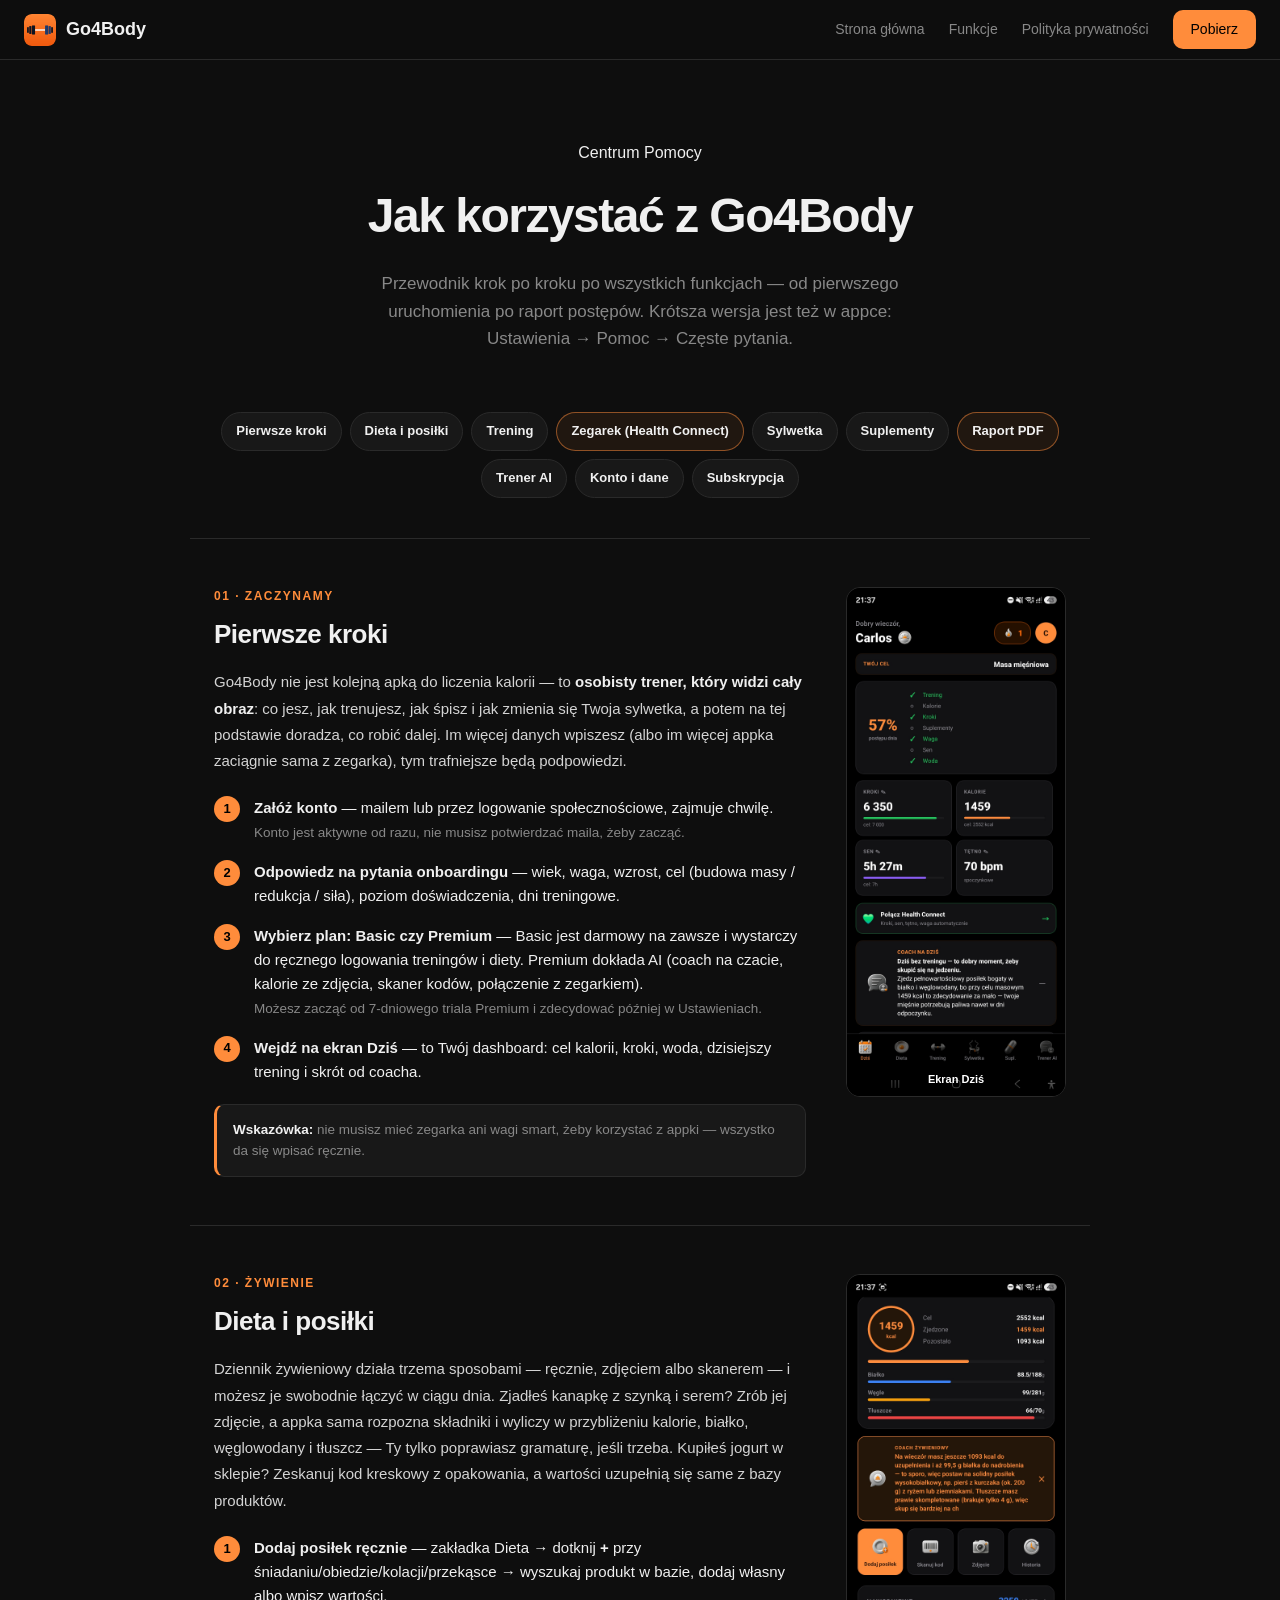
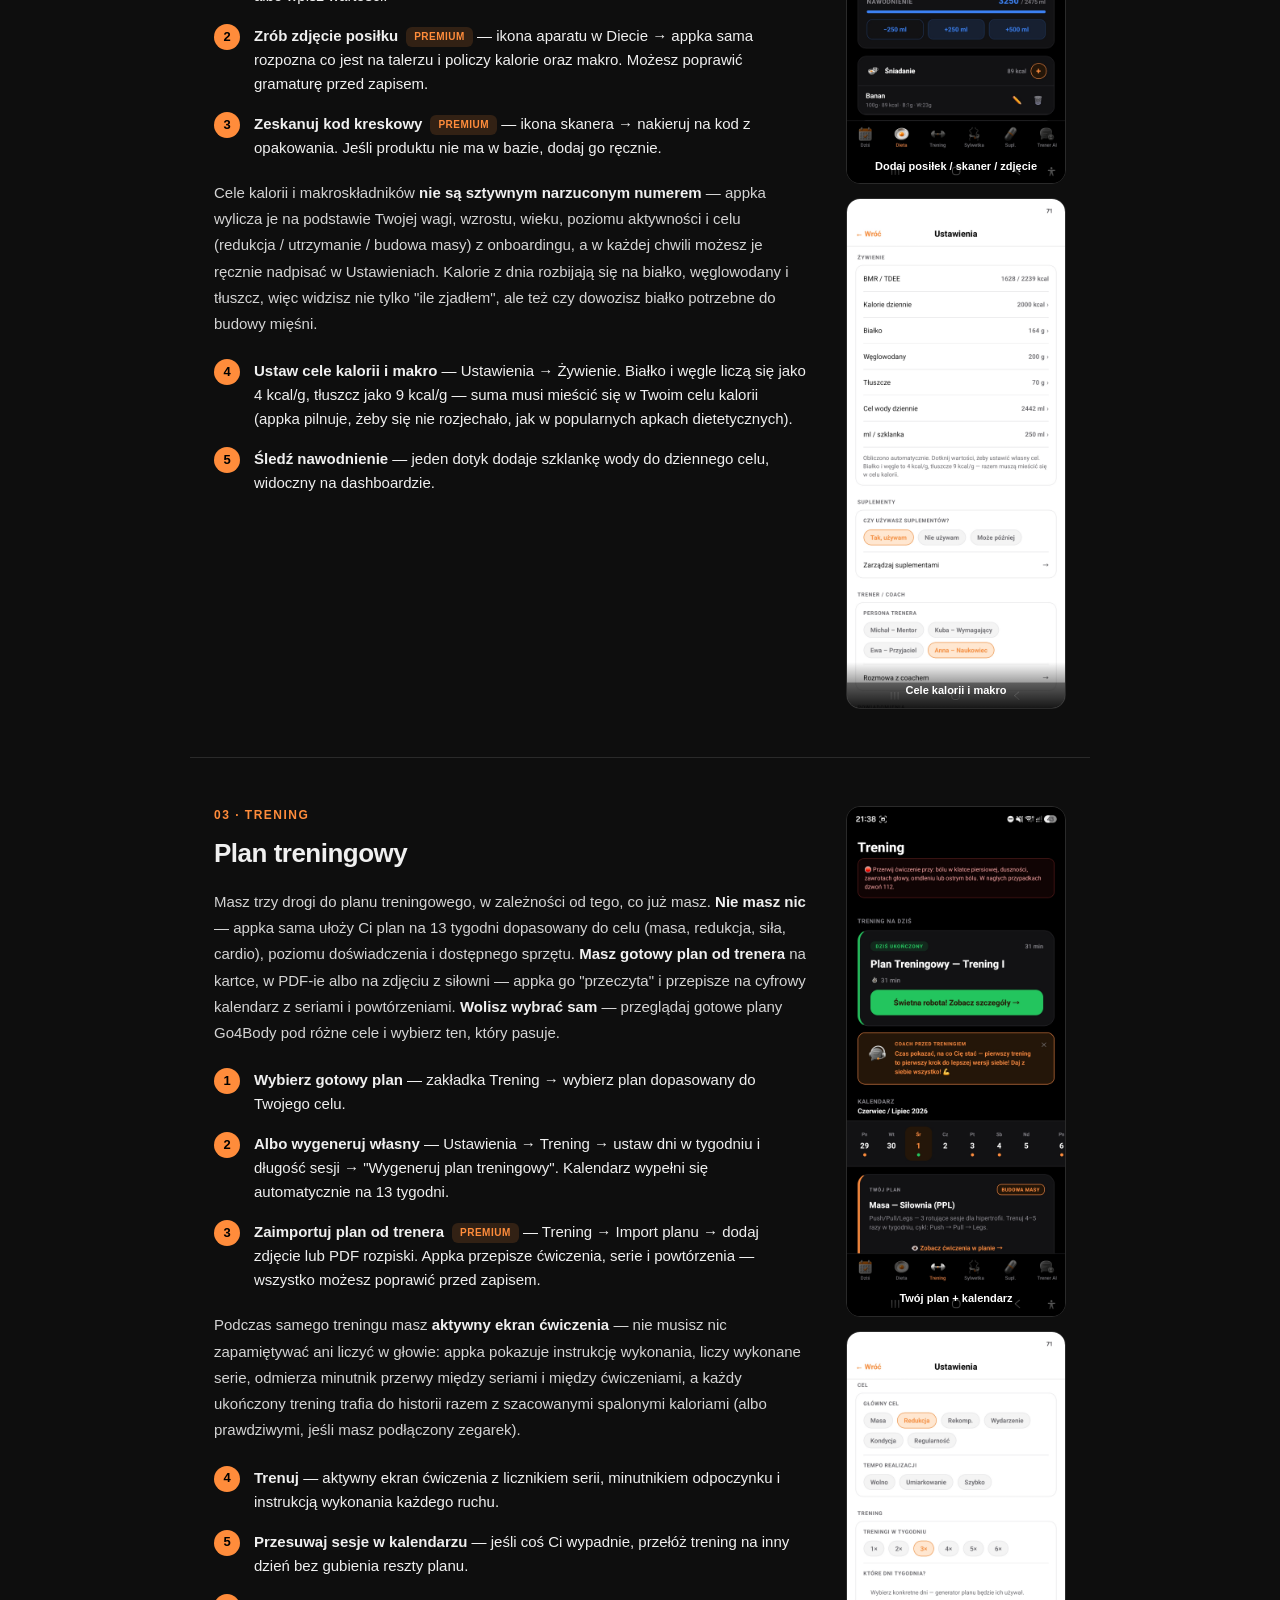
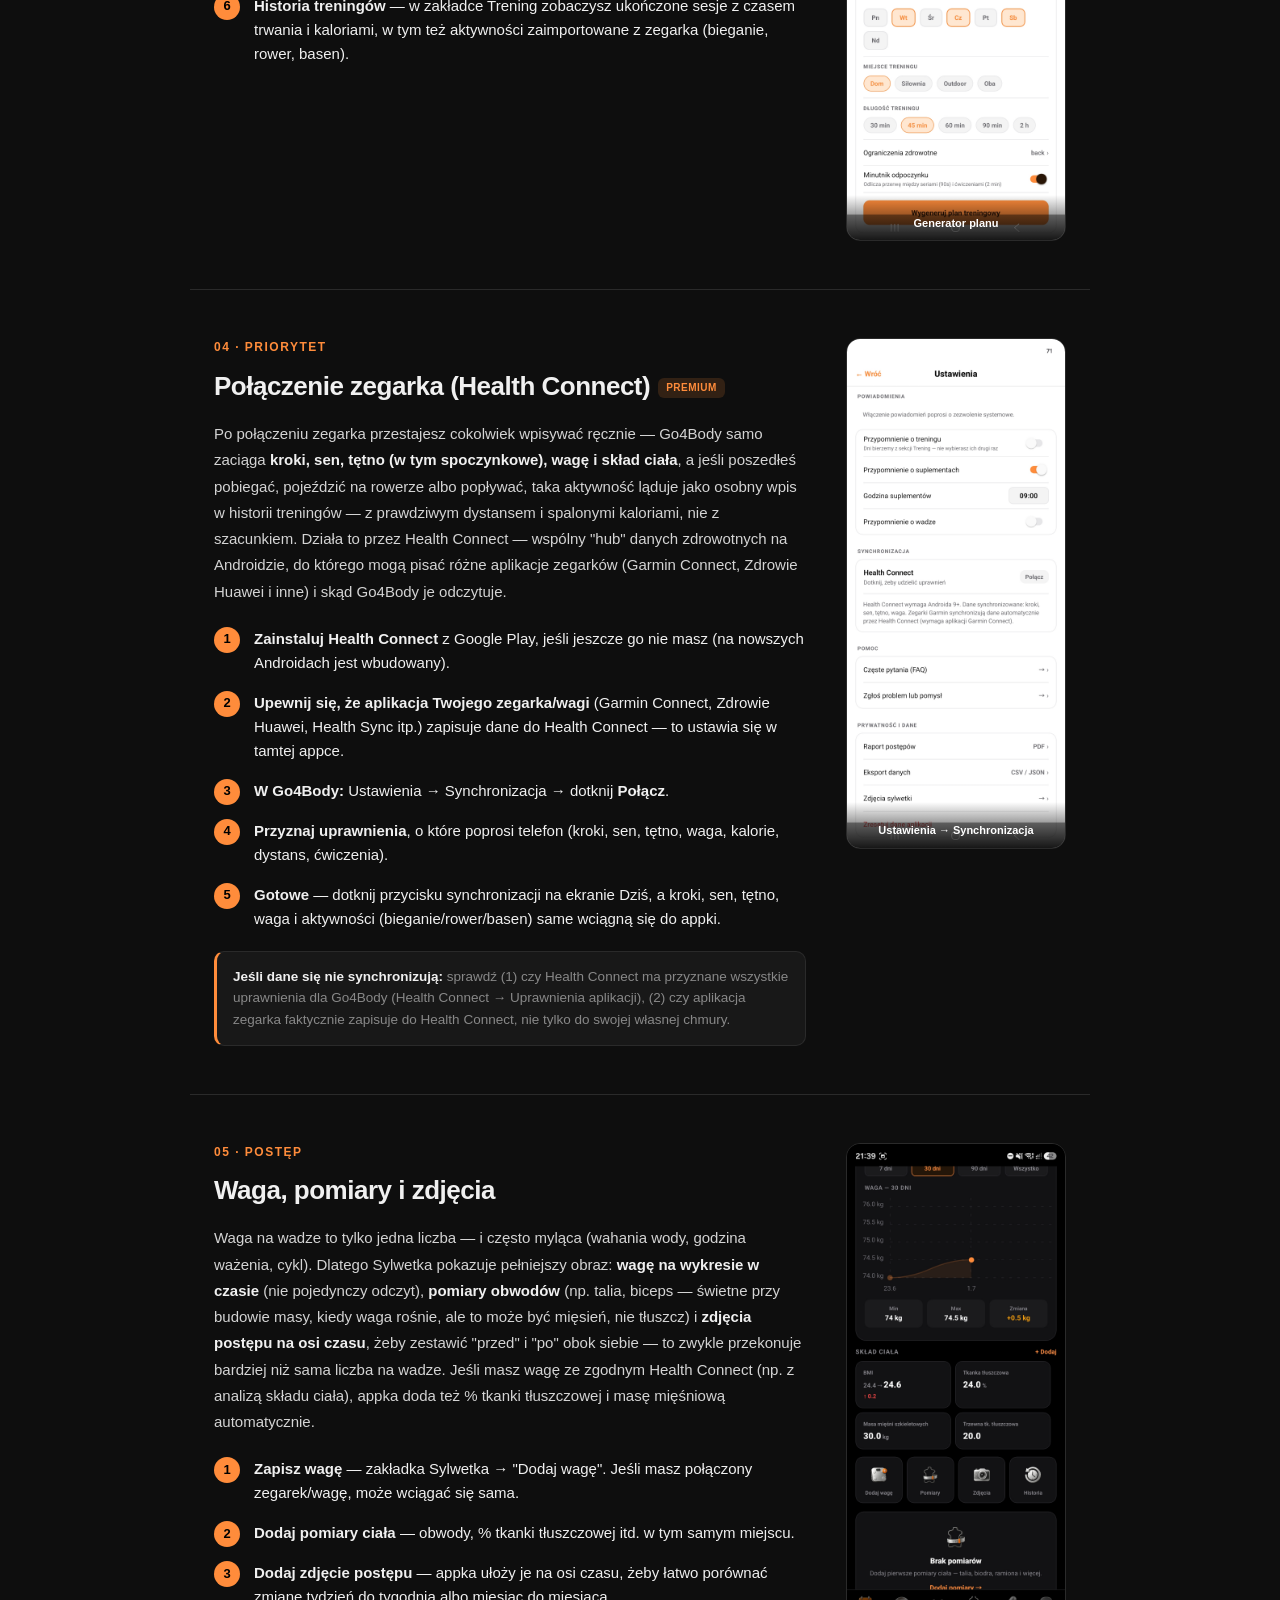
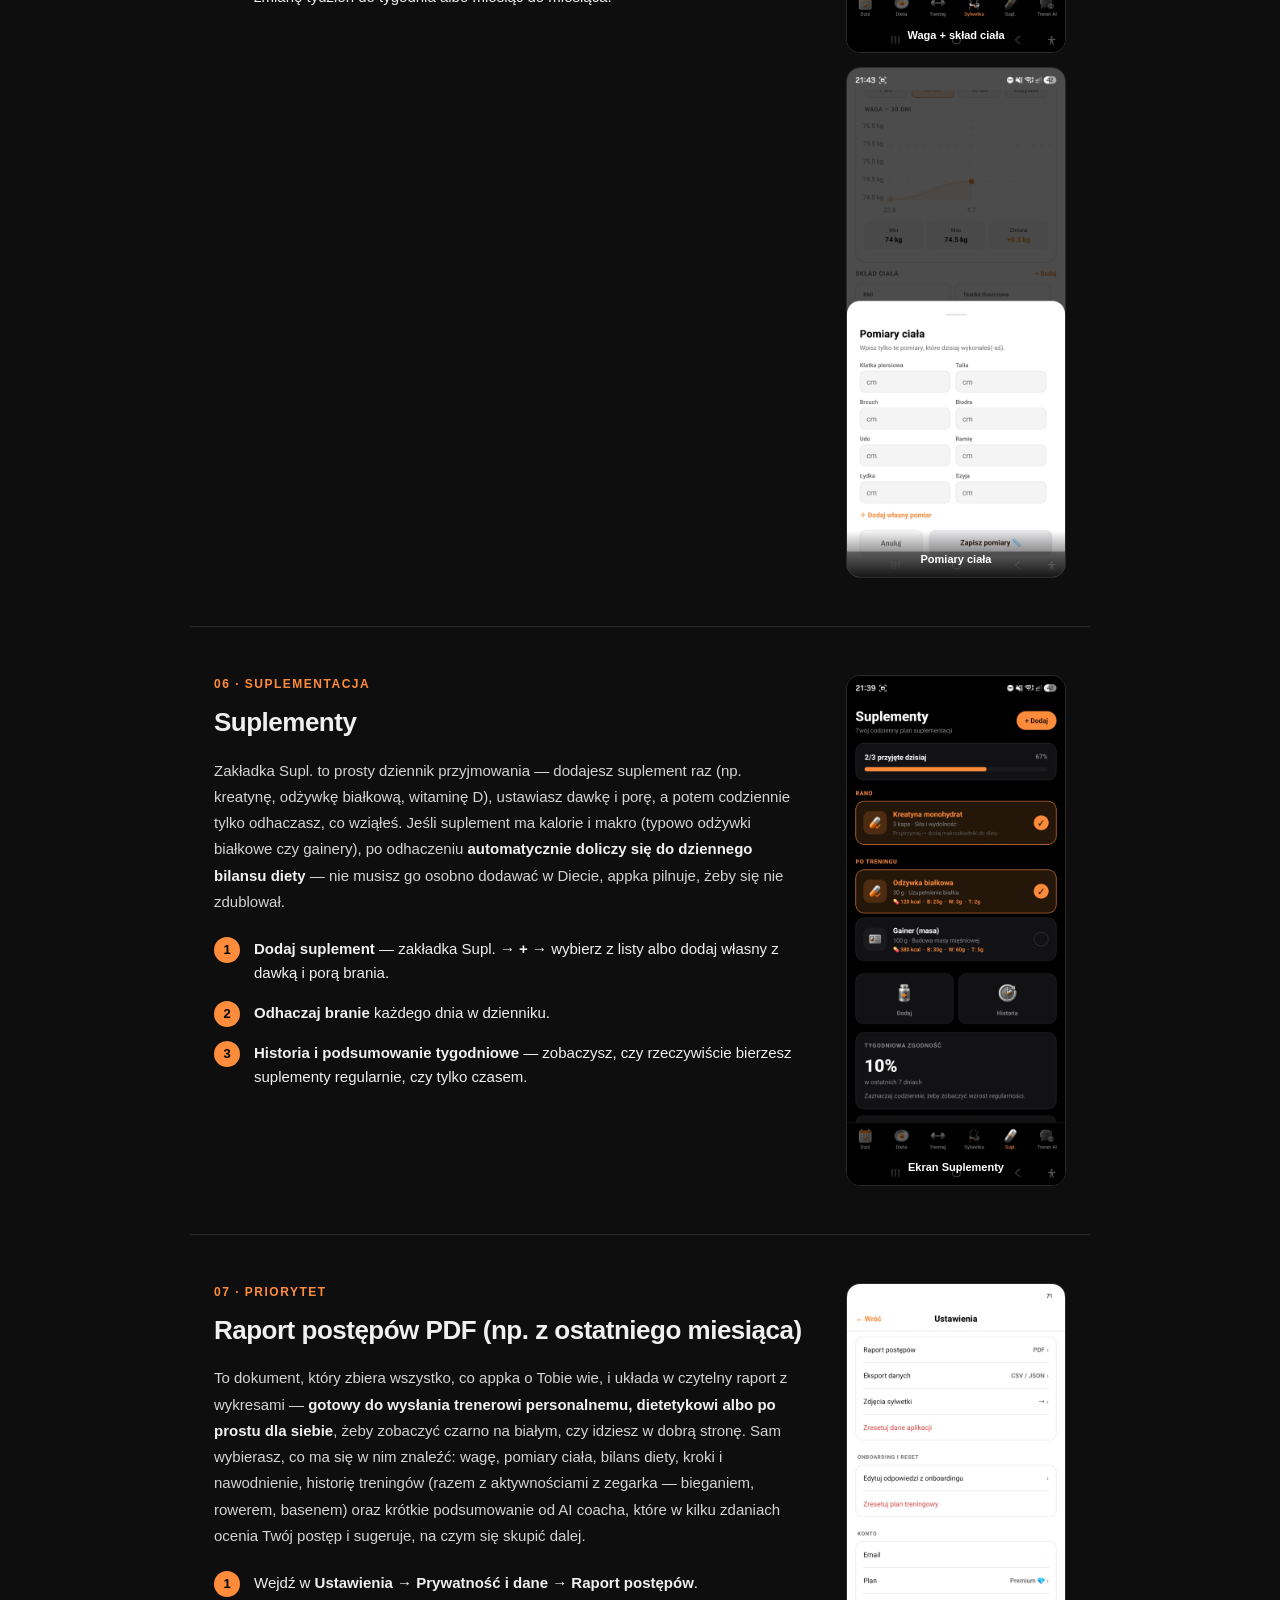
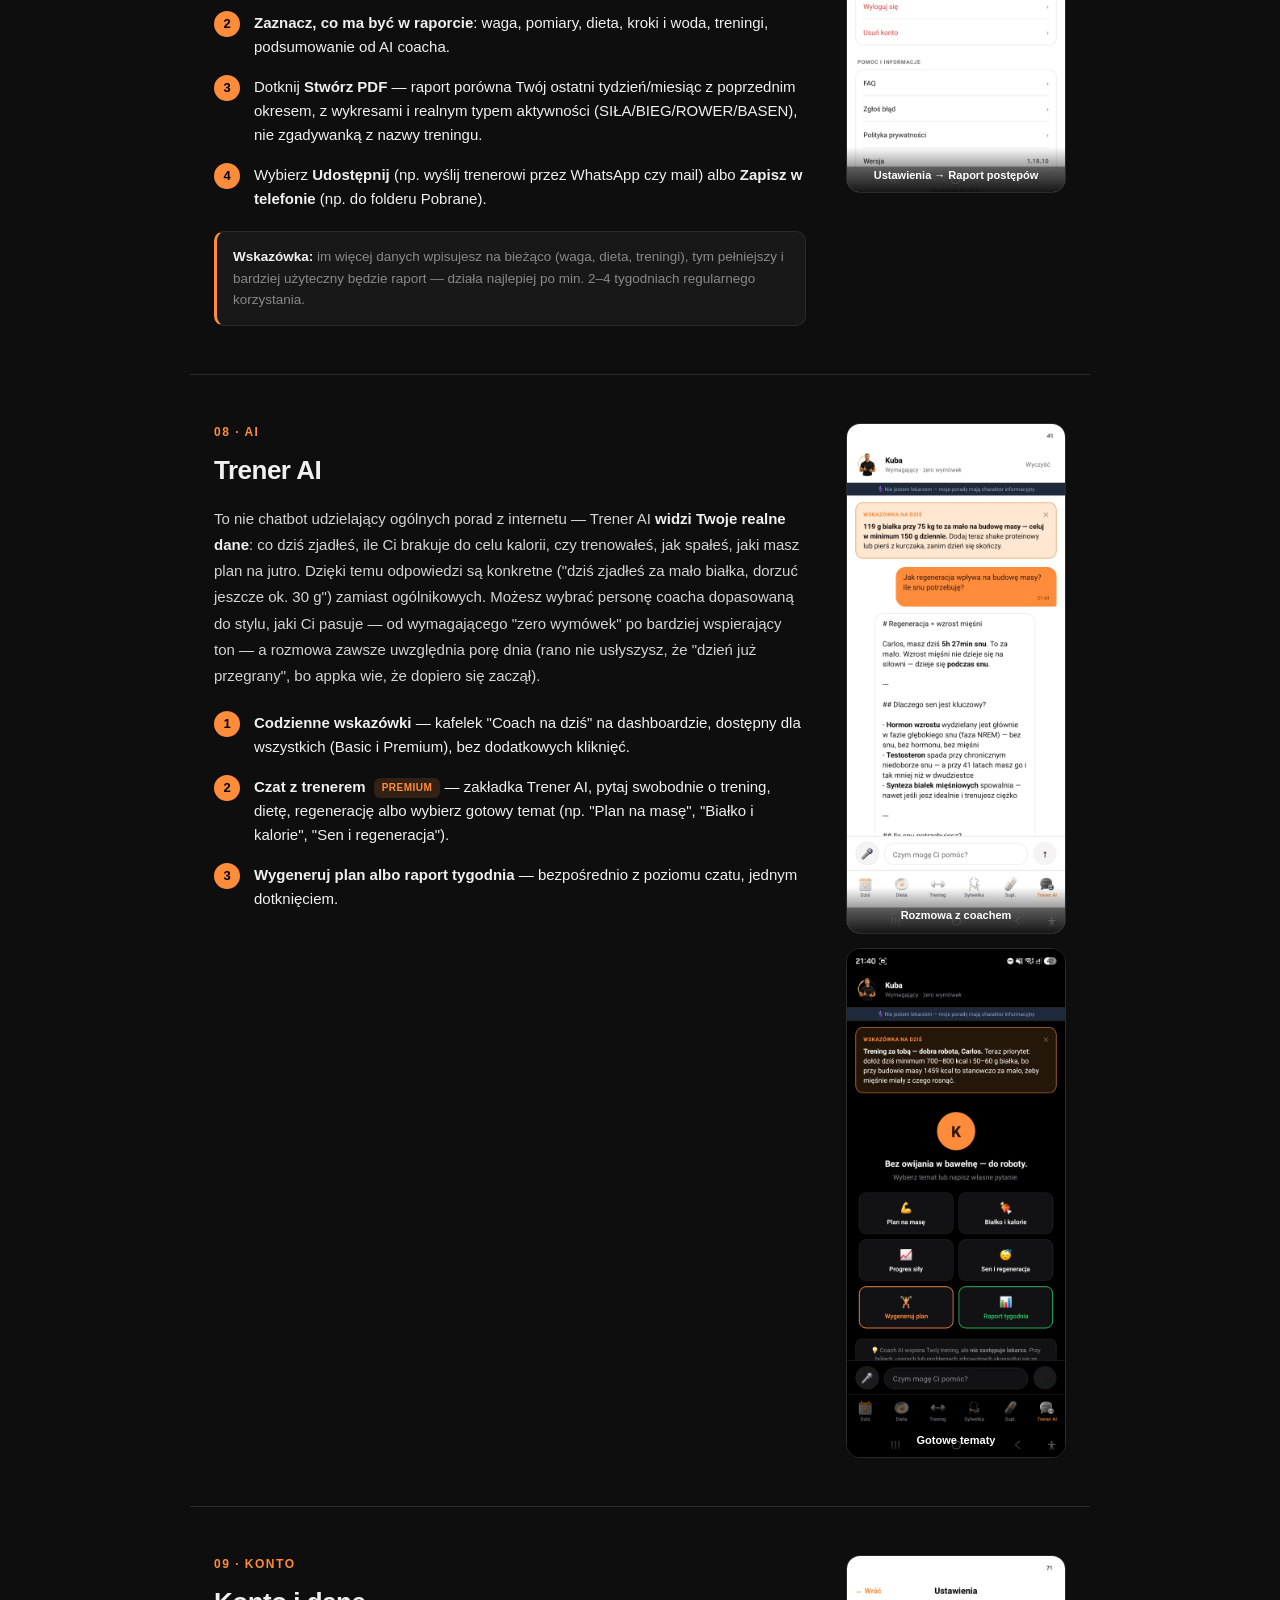
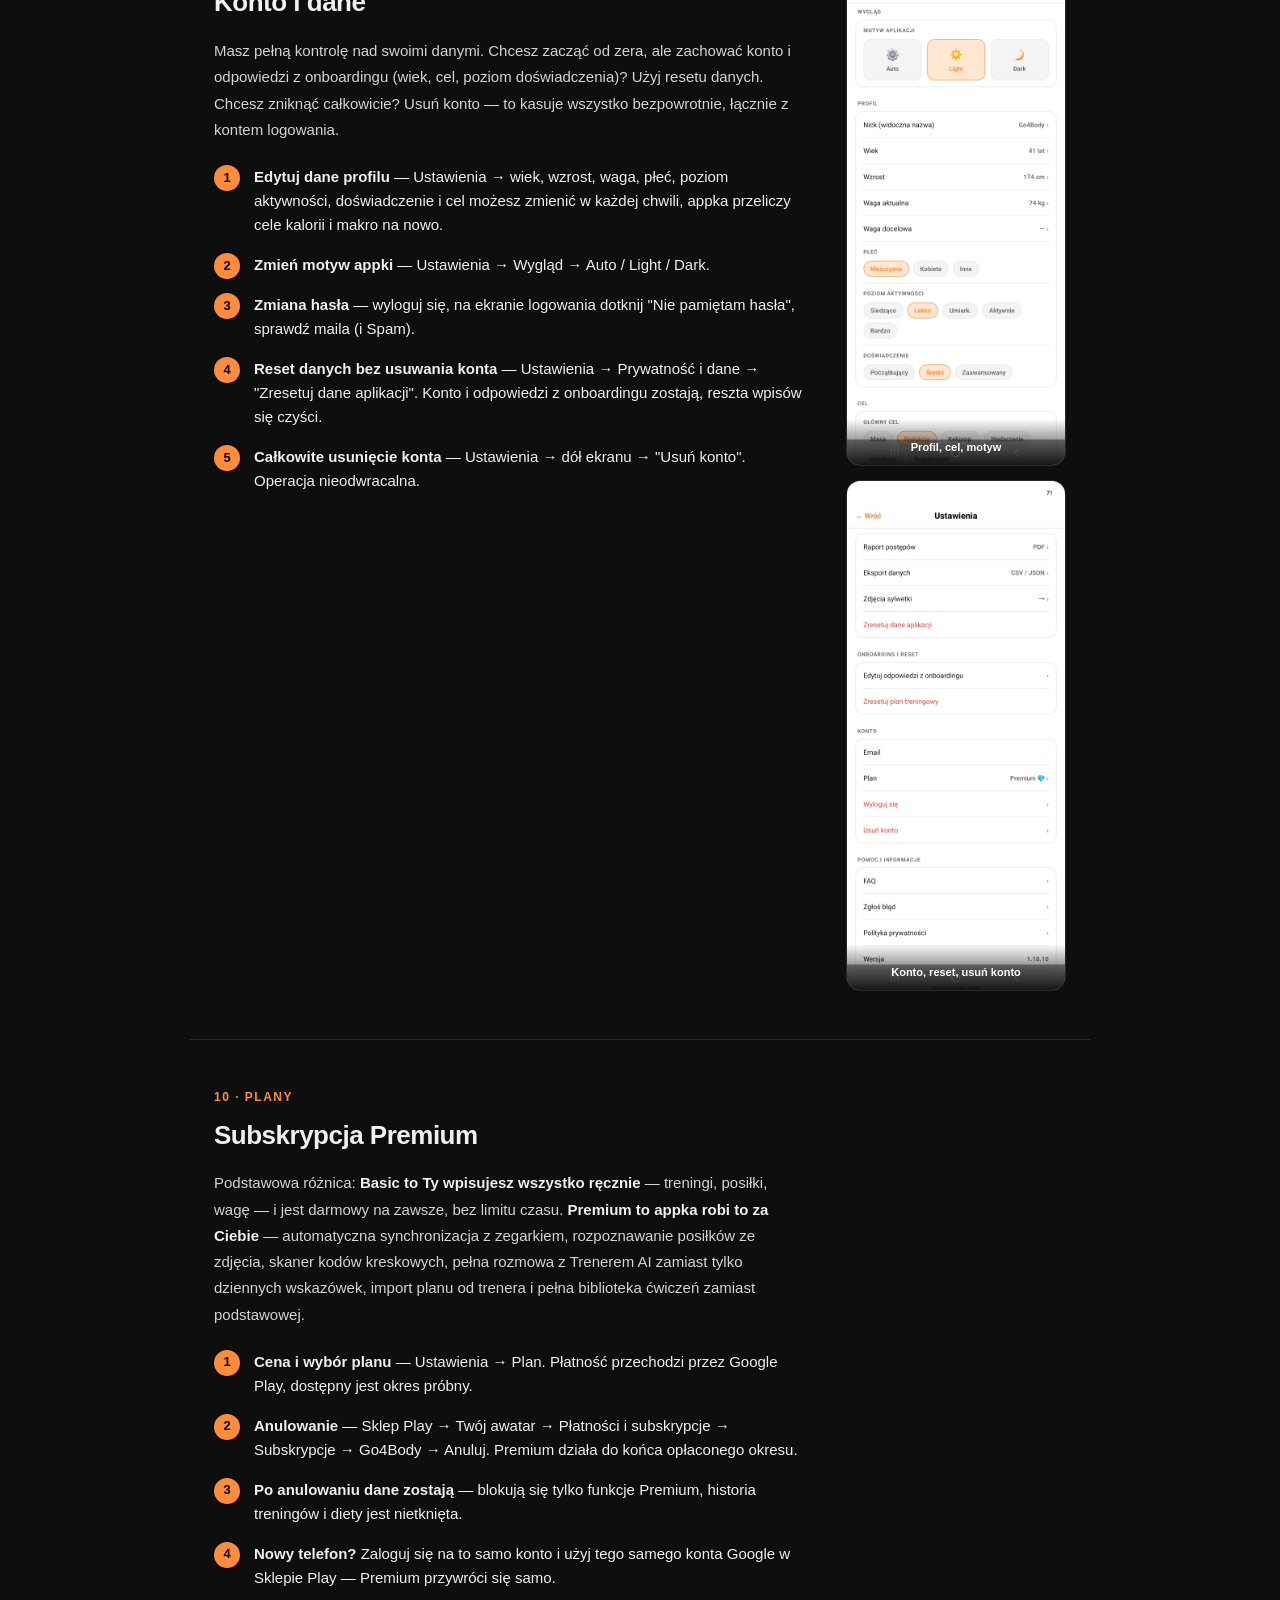
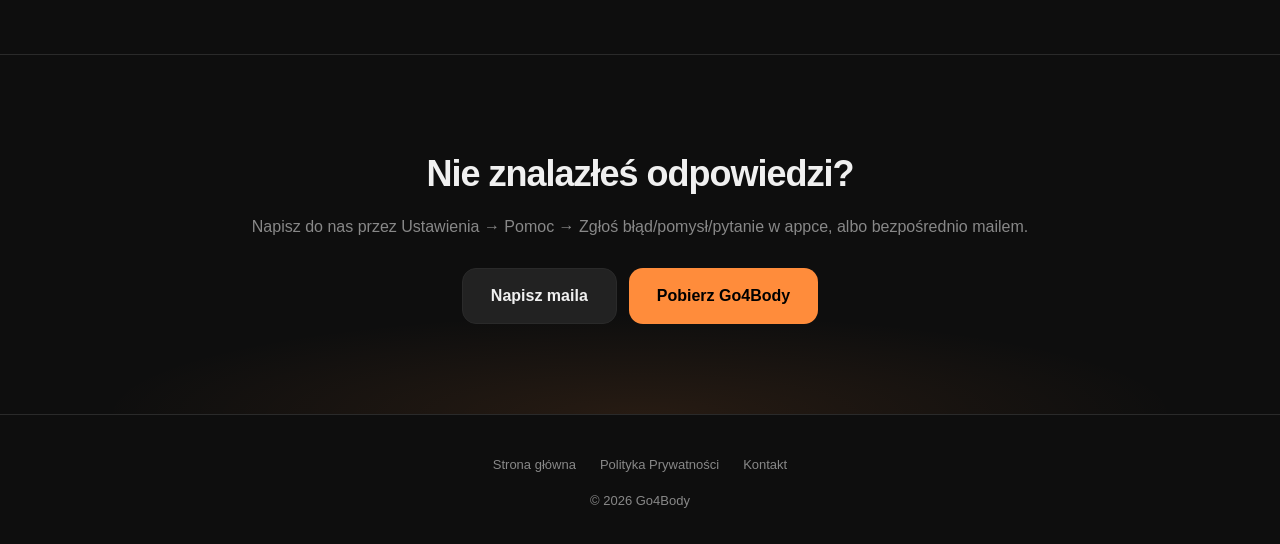
==== pomoc.html @ 95d0509b "fix: poprawki strony po audycie ChatGPT (13.11) - polityka prywatnosci v1.2: v1.1 z 9.10 (retencja: " ====
<!DOCTYPE html>
<html lang="pl">
<head>
  <meta charset="UTF-8" />
  <meta name="viewport" content="width=device-width, initial-scale=1.0" />
  <title>Go4Body — Centrum Pomocy</title>
  <meta name="description" content="Przewodnik krok po kroku: jak połączyć zegarek, wygenerować raport PDF, dodać posiłek i korzystać z Go4Body." />
  <link rel="icon" href="assets/icon.png" />
  <link rel="canonical" href="https://go4body.com/pomoc.html" />
  <meta property="og:title" content="Go4Body — Centrum Pomocy" />
  <meta property="og:description" content="Przewodnik krok po kroku po funkcjach Go4Body: trening, dieta, zegarek, raport PDF i subskrypcja." />
  <meta property="og:image" content="https://go4body.com/assets/og-image.png" />
  <meta property="og:url" content="https://go4body.com/pomoc.html" />
  <meta name="theme-color" content="#0E0E0E" />
  <style>
    *, *::before, *::after { box-sizing: border-box; margin: 0; padding: 0; }

    :root {
      --bg:       #0E0E0E;
      --surface:  #181818;
      --surface2: #222222;
      --accent:   #FF8C3B;
      --accent2:  #E07830;
      --text:     #F0F0F0;
      --muted:    #888888;
      --green:    #22C55E;
      --border:   #2A2A2A;
      --radius:   16px;
    }

    html { scroll-behavior: smooth; }

    body {
      background: var(--bg);
      color: var(--text);
      font-family: -apple-system, BlinkMacSystemFont, 'Segoe UI', sans-serif;
      line-height: 1.6;
      -webkit-font-smoothing: antialiased;
    }

    a { color: var(--accent); text-decoration: none; }
    a:hover { text-decoration: underline; }

    /* ── NAV ── */
    nav {
      position: fixed; top: 0; left: 0; right: 0; z-index: 100;
      background: rgba(14,14,14,0.92);
      backdrop-filter: blur(12px);
      border-bottom: 1px solid var(--border);
      padding: 0 24px;
      height: 60px;
      display: flex; align-items: center; justify-content: space-between;
    }
    .nav-logo {
      display: flex; align-items: center; gap: 10px;
      font-weight: 800; font-size: 18px; color: var(--text);
      text-decoration: none;
      transition: opacity .15s ease;
    }
    .nav-logo:hover { text-decoration: none; opacity: .75; }
    .nav-logo img { width: 32px; height: 32px; border-radius: 8px; }
    .nav-links { display: flex; gap: 24px; align-items: center; }
    .nav-links a { color: var(--muted); font-size: 14px; font-weight: 500; }
    .nav-links a:hover { color: var(--text); text-decoration: none; }
    .nav-cta {
      background: var(--accent); color: #000 !important; font-weight: 700;
      padding: 8px 18px; border-radius: 10px; font-size: 14px;
    }
    .nav-cta:hover { background: var(--accent2); text-decoration: none !important; }

    /* ── HEADER ── */
    .page-header {
      padding: 140px 24px 60px;
      max-width: 900px; margin: 0 auto;
      text-align: center;
    }
    .page-header .section-label { justify-content: center; display: flex; }
    .page-header h1 {
      font-size: clamp(30px, 5vw, 48px); font-weight: 900;
      letter-spacing: -1.5px; margin: 12px 0 16px;
    }
    .page-header p { color: var(--muted); font-size: 17px; max-width: 560px; margin: 0 auto; }

    /* ── SEARCH-LIKE QUICK NAV ── */
    .quick-nav {
      max-width: 900px; margin: 0 auto 40px; padding: 0 24px;
      display: flex; flex-wrap: wrap; gap: 8px; justify-content: center;
    }
    .quick-nav a {
      background: var(--surface); border: 1px solid var(--border);
      color: var(--text); font-size: 13px; font-weight: 600;
      padding: 8px 14px; border-radius: 100px;
    }
    .quick-nav a:hover { border-color: var(--accent); text-decoration: none; color: var(--accent); }
    .quick-nav a.priority { border-color: rgba(255,140,59,0.5); background: rgba(255,140,59,0.08); }

    /* ── GUIDE SECTIONS ── */
    .guide-section {
      max-width: 900px; margin: 0 auto; padding: 48px 24px;
      border-top: 1px solid var(--border);
      display: grid; grid-template-columns: 1fr 220px; gap: 40px; align-items: start;
    }
    .guide-section .section-label { font-size: 12px; font-weight: 700; text-transform: uppercase; letter-spacing: 1.5px; color: var(--accent); margin-bottom: 8px; }
    .guide-section h2 { font-size: 26px; font-weight: 900; letter-spacing: -0.5px; margin-bottom: 14px; }
    .section-intro { font-size: 15px; line-height: 1.75; color: #d4d4d4; margin-bottom: 22px; }
    .section-intro + .section-intro { margin-top: -12px; }
    .section-intro b { color: var(--text); }
    .guide-steps { list-style: none; counter-reset: step; }
    .guide-steps li {
      counter-increment: step;
      position: relative; padding-left: 40px; margin-bottom: 16px;
      font-size: 15px; color: var(--text);
    }
    .guide-steps li::before {
      content: counter(step);
      position: absolute; left: 0; top: 0;
      width: 26px; height: 26px; border-radius: 50%;
      background: var(--accent); color: #000; font-weight: 800; font-size: 13px;
      display: flex; align-items: center; justify-content: center;
    }
    .guide-steps li b { color: var(--text); }
    .guide-steps li .muted-note { display: block; color: var(--muted); font-size: 13.5px; margin-top: 2px; }
    .badge-premium {
      display: inline-block; font-size: 10px; font-weight: 800; letter-spacing: 0.5px;
      background: rgba(255,140,59,0.15); color: var(--accent);
      padding: 2px 8px; border-radius: 6px; margin-left: 8px; vertical-align: middle;
      text-transform: uppercase;
    }
    .guide-thumb {
      cursor: pointer;
      border-radius: 14px; overflow: hidden; border: 1px solid var(--border);
      background: var(--surface);
      transition: border-color 0.2s, transform 0.15s;
      position: relative;
    }
    .guide-thumb:hover { border-color: rgba(255,140,59,0.4); transform: translateY(-2px); }
    .guide-thumb img { width: 100%; display: block; }
    .guide-thumb-stack { display: flex; flex-direction: column; gap: 14px; }
    .guide-thumb .thumb-label {
      position: absolute; bottom: 0; left: 0; right: 0;
      background: linear-gradient(to top, rgba(0,0,0,0.85), transparent);
      color: #fff; font-size: 11px; font-weight: 600;
      padding: 20px 10px 8px; text-align: center;
    }
    .tip-box {
      background: var(--surface); border: 1px solid var(--border); border-left: 3px solid var(--accent);
      border-radius: 10px; padding: 14px 16px; margin-top: 20px;
      font-size: 13.5px; color: var(--muted);
    }
    .tip-box b { color: var(--text); }

    @media (max-width: 720px) {
      .guide-section { grid-template-columns: 1fr; }
      .guide-thumb { max-width: 220px; margin: 0 auto; }
    }

    /* ── PHONE POPUP (reused pattern from index.html) ── */
    .phone-overlay {
      display: none;
      position: fixed; inset: 0; z-index: 1000;
      background: rgba(0,0,0,0.75);
      backdrop-filter: blur(6px);
      align-items: center; justify-content: center;
    }
    .phone-overlay.active { display: flex; }
    .phone-frame {
      position: relative;
      width: 320px; height: 660px;
      background: #111; border-radius: 48px;
      border: 8px solid #2a2a2a;
      box-shadow: 0 0 0 2px #444, 0 40px 80px rgba(0,0,0,0.8), inset 0 0 0 1px #333;
      overflow: hidden;
      animation: phoneIn 0.35s cubic-bezier(0.34, 1.56, 0.64, 1);
    }
    @keyframes phoneIn { from { transform: scale(0.7) translateY(40px); opacity: 0; } to { transform: scale(1) translateY(0); opacity: 1; } }
    .phone-notch { position: absolute; top: 12px; left: 50%; transform: translateX(-50%); width: 100px; height: 28px; background: #111; border-radius: 20px; z-index: 10; }
    .phone-home { position: absolute; bottom: 10px; left: 50%; transform: translateX(-50%); width: 100px; height: 4px; background: #444; border-radius: 2px; z-index: 10; }
    .phone-screen { width: 100%; height: 100%; overflow-y: auto; scrollbar-width: none; }
    .phone-screen::-webkit-scrollbar { display: none; }
    .phone-screen img { width: 100%; display: block; }
    .phone-close {
      position: absolute; top: -14px; right: -14px;
      width: 36px; height: 36px; border-radius: 50%;
      background: var(--accent); color: #000; border: none; cursor: pointer;
      font-size: 18px; font-weight: 700;
      display: flex; align-items: center; justify-content: center;
      box-shadow: 0 4px 12px rgba(255,140,59,0.5); z-index: 20;
    }
    .phone-close:hover { background: var(--accent2); }

    /* ── CTA BOTTOM ── */
    .cta-section {
      text-align: center; padding: 90px 24px;
      background: radial-gradient(ellipse 60% 40% at 50% 100%, rgba(255,140,59,0.1) 0%, transparent 70%);
      border-top: 1px solid var(--border);
    }
    .cta-section h2 { font-size: clamp(24px, 4vw, 36px); font-weight: 900; letter-spacing: -1px; margin-bottom: 12px; }
    .cta-section p { color: var(--muted); font-size: 16px; margin-bottom: 28px; }
    .btn-primary {
      display: inline-flex; align-items: center; gap: 10px;
      background: var(--accent); color: #000; font-weight: 800;
      padding: 14px 28px; border-radius: 14px; font-size: 16px;
      transition: background 0.2s, transform 0.15s;
    }
    .btn-primary:hover { background: var(--accent2); transform: translateY(-1px); text-decoration: none; }
    .btn-secondary {
      display: inline-flex; align-items: center; gap: 10px;
      background: var(--surface2); color: var(--text); font-weight: 700;
      padding: 14px 28px; border-radius: 14px; font-size: 16px;
      border: 1px solid var(--border);
    }
    .btn-secondary:hover { background: #2a2a2a; text-decoration: none; }

    /* ── FOOTER ── */
    footer { border-top: 1px solid var(--border); padding: 40px 24px 32px; text-align: center; color: var(--muted); font-size: 13px; }
    footer a { color: var(--muted); }
    footer a:hover { color: var(--text); }
    .footer-links { display: flex; gap: 24px; justify-content: center; margin-bottom: 16px; flex-wrap: wrap; }

    a:focus-visible, button:focus-visible, .guide-thumb:focus-visible {
      outline: 3px solid var(--accent); outline-offset: 3px; border-radius: 8px;
    }
    @media (max-width: 600px) {
      nav { padding: 0 14px; }
      .nav-links { gap: 8px; }
      .nav-links > a:not(.nav-cta) { display: none; }
      .nav-cta { padding: 7px 14px; }
    }
  </style>
</head>
<body>

<!-- NAV -->
<nav>
  <a href="index.html" class="nav-logo" aria-label="Go4Body — strona główna">
    <img src="assets/icon.png" alt="Go4Body" onerror="this.style.display='none'" />
    Go4Body
  </a>
  <div class="nav-links">
    <a href="index.html">Strona główna</a>
    <a href="index.html#features">Funkcje</a>
    <a href="privacy.html">Polityka prywatności</a>
    <a href="https://play.google.com/store/apps/details?id=com.go4body.app" class="nav-cta">Pobierz</a>
  </div>
</nav>

<!-- HEADER -->
<div class="page-header">
  <div class="section-label">Centrum Pomocy</div>
  <h1>Jak korzystać z Go4Body</h1>
  <p>Przewodnik krok po kroku po wszystkich funkcjach — od pierwszego uruchomienia po raport postępów. Krótsza wersja jest też w appce: Ustawienia → Pomoc → Częste pytania.</p>
</div>

<!-- QUICK NAV -->
<div class="quick-nav">
  <a href="#start">Pierwsze kroki</a>
  <a href="#dieta">Dieta i posiłki</a>
  <a href="#trening">Trening</a>
  <a href="#zegarek" class="priority">Zegarek (Health Connect)</a>
  <a href="#sylwetka">Sylwetka</a>
  <a href="#suplementy">Suplementy</a>
  <a href="#raport" class="priority">Raport PDF</a>
  <a href="#coach">Trener AI</a>
  <a href="#konto">Konto i dane</a>
  <a href="#subskrypcja">Subskrypcja</a>
</div>

<!-- 1. PIERWSZE KROKI -->
<section class="guide-section" id="start">
  <div>
    <div class="section-label">01 · Zaczynamy</div>
    <h2>Pierwsze kroki</h2>
    <p class="section-intro">Go4Body nie jest kolejną apką do liczenia kalorii — to <b>osobisty trener, który widzi cały obraz</b>: co jesz, jak trenujesz, jak śpisz i jak zmienia się Twoja sylwetka, a potem na tej podstawie doradza, co robić dalej. Im więcej danych wpiszesz (albo im więcej appka zaciągnie sama z zegarka), tym trafniejsze będą podpowiedzi.</p>
    <ol class="guide-steps">
      <li><b>Załóż konto</b> — mailem lub przez logowanie społecznościowe, zajmuje chwilę.<span class="muted-note">Konto jest aktywne od razu, nie musisz potwierdzać maila, żeby zacząć.</span></li>
      <li><b>Odpowiedz na pytania onboardingu</b> — wiek, waga, wzrost, cel (budowa masy / redukcja / siła), poziom doświadczenia, dni treningowe.</li>
      <li><b>Wybierz plan: Basic czy Premium</b> — Basic jest darmowy na zawsze i wystarczy do ręcznego logowania treningów i diety. Premium dokłada AI (coach na czacie, kalorie ze zdjęcia, skaner kodów, połączenie z zegarkiem).<span class="muted-note">Możesz zacząć od 7-dniowego triala Premium i zdecydować później w Ustawieniach.</span></li>
      <li><b>Wejdź na ekran Dziś</b> — to Twój dashboard: cel kalorii, kroki, woda, dzisiejszy trening i skrót od coacha.</li>
    </ol>
    <div class="tip-box"><b>Wskazówka:</b> nie musisz mieć zegarka ani wagi smart, żeby korzystać z appki — wszystko da się wpisać ręcznie.</div>
  </div>
  <div class="guide-thumb" onclick="showPhone('assets/screen_health.jpg')">
    <img src="assets/screen_health.jpg" alt="Ekran Dziś" />
    <div class="thumb-label">Ekran Dziś</div>
  </div>
</section>

<!-- 2. DIETA -->
<section class="guide-section" id="dieta">
  <div>
    <div class="section-label">02 · Żywienie</div>
    <h2>Dieta i posiłki</h2>
    <p class="section-intro">Dziennik żywieniowy działa trzema sposobami — ręcznie, zdjęciem albo skanerem — i możesz je swobodnie łączyć w ciągu dnia. Zjadłeś kanapkę z szynką i serem? Zrób jej zdjęcie, a appka sama rozpozna składniki i wyliczy w przybliżeniu kalorie, białko, węglowodany i tłuszcz — Ty tylko poprawiasz gramaturę, jeśli trzeba. Kupiłeś jogurt w sklepie? Zeskanuj kod kreskowy z opakowania, a wartości uzupełnią się same z bazy produktów.</p>
    <ol class="guide-steps">
      <li><b>Dodaj posiłek ręcznie</b> — zakładka Dieta → dotknij <b>+</b> przy śniadaniu/obiedzie/kolacji/przekąsce → wyszukaj produkt w bazie, dodaj własny albo wpisz wartości.</li>
      <li><b>Zrób zdjęcie posiłku</b><span class="badge-premium">Premium</span> — ikona aparatu w Diecie → appka sama rozpozna co jest na talerzu i policzy kalorie oraz makro. Możesz poprawić gramaturę przed zapisem.</li>
      <li><b>Zeskanuj kod kreskowy</b><span class="badge-premium">Premium</span> — ikona skanera → nakieruj na kod z opakowania. Jeśli produktu nie ma w bazie, dodaj go ręcznie.</li>
    </ol>
    <p class="section-intro" style="margin-top:20px;">Cele kalorii i makroskładników <b>nie są sztywnym narzuconym numerem</b> — appka wylicza je na podstawie Twojej wagi, wzrostu, wieku, poziomu aktywności i celu (redukcja / utrzymanie / budowa masy) z onboardingu, a w każdej chwili możesz je ręcznie nadpisać w Ustawieniach. Kalorie z dnia rozbijają się na białko, węglowodany i tłuszcz, więc widzisz nie tylko "ile zjadłem", ale też czy dowozisz białko potrzebne do budowy mięśni.</p>
    <ol class="guide-steps" style="counter-reset: step 3;">
      <li><b>Ustaw cele kalorii i makro</b> — Ustawienia → Żywienie. Białko i węgle liczą się jako 4 kcal/g, tłuszcz jako 9 kcal/g — suma musi mieścić się w Twoim celu kalorii (appka pilnuje, żeby się nie rozjechało, jak w popularnych apkach dietetycznych).</li>
      <li><b>Śledź nawodnienie</b> — jeden dotyk dodaje szklankę wody do dziennego celu, widoczny na dashboardzie.</li>
    </ol>
  </div>
  <div class="guide-thumb-stack">
    <div class="guide-thumb" onclick="showPhone('assets/pomoc/pomoc-dieta-metody-dodawania.jpg')">
      <img src="assets/pomoc/pomoc-dieta-metody-dodawania.jpg" alt="Dodaj posiłek / Skanuj kod / Zdjęcie" />
      <div class="thumb-label">Dodaj posiłek / skaner / zdjęcie</div>
    </div>
    <div class="guide-thumb" onclick="showPhone('assets/pomoc/pomoc-dieta-cele-kalorie-makro.jpg')">
      <img src="assets/pomoc/pomoc-dieta-cele-kalorie-makro.jpg" alt="Cele kalorii i makro" />
      <div class="thumb-label">Cele kalorii i makro</div>
    </div>
  </div>
</section>

<!-- 3. TRENING -->
<section class="guide-section" id="trening">
  <div>
    <div class="section-label">03 · Trening</div>
    <h2>Plan treningowy</h2>
    <p class="section-intro">Masz trzy drogi do planu treningowego, w zależności od tego, co już masz. <b>Nie masz nic</b> — appka sama ułoży Ci plan na 13 tygodni dopasowany do celu (masa, redukcja, siła, cardio), poziomu doświadczenia i dostępnego sprzętu. <b>Masz gotowy plan od trenera</b> na kartce, w PDF-ie albo na zdjęciu z siłowni — appka go "przeczyta" i przepisze na cyfrowy kalendarz z seriami i powtórzeniami. <b>Wolisz wybrać sam</b> — przeglądaj gotowe plany Go4Body pod różne cele i wybierz ten, który pasuje.</p>
    <ol class="guide-steps">
      <li><b>Wybierz gotowy plan</b> — zakładka Trening → wybierz plan dopasowany do Twojego celu.</li>
      <li><b>Albo wygeneruj własny</b> — Ustawienia → Trening → ustaw dni w tygodniu i długość sesji → "Wygeneruj plan treningowy". Kalendarz wypełni się automatycznie na 13 tygodni.</li>
      <li><b>Zaimportuj plan od trenera</b><span class="badge-premium">Premium</span> — Trening → Import planu → dodaj zdjęcie lub PDF rozpiski. Appka przepisze ćwiczenia, serie i powtórzenia — wszystko możesz poprawić przed zapisem.</li>
    </ol>
    <p class="section-intro" style="margin-top:20px;">Podczas samego treningu masz <b>aktywny ekran ćwiczenia</b> — nie musisz nic zapamiętywać ani liczyć w głowie: appka pokazuje instrukcję wykonania, liczy wykonane serie, odmierza minutnik przerwy między seriami i między ćwiczeniami, a każdy ukończony trening trafia do historii razem z szacowanymi spalonymi kaloriami (albo prawdziwymi, jeśli masz podłączony zegarek).</p>
    <ol class="guide-steps" style="counter-reset: step 3;">
      <li><b>Trenuj</b> — aktywny ekran ćwiczenia z licznikiem serii, minutnikiem odpoczynku i instrukcją wykonania każdego ruchu.</li>
      <li><b>Przesuwaj sesje w kalendarzu</b> — jeśli coś Ci wypadnie, przełóż trening na inny dzień bez gubienia reszty planu.</li>
      <li><b>Historia treningów</b> — w zakładce Trening zobaczysz ukończone sesje z czasem trwania i kaloriami, w tym też aktywności zaimportowane z zegarka (bieganie, rower, basen).</li>
    </ol>
  </div>
  <div class="guide-thumb-stack">
    <div class="guide-thumb" onclick="showPhone('assets/pomoc/pomoc-trening-plan-wybrany.jpg')">
      <img src="assets/pomoc/pomoc-trening-plan-wybrany.jpg" alt="Wybrany plan i ukończony trening" />
      <div class="thumb-label">Twój plan + kalendarz</div>
    </div>
    <div class="guide-thumb" onclick="showPhone('assets/pomoc/pomoc-trening-generator.jpg')">
      <img src="assets/pomoc/pomoc-trening-generator.jpg" alt="Generator planu treningowego" />
      <div class="thumb-label">Generator planu</div>
    </div>
  </div>
</section>

<!-- 4. HEALTH CONNECT ⭐ -->
<section class="guide-section" id="zegarek">
  <div>
    <div class="section-label">04 · Priorytet</div>
    <h2>Połączenie zegarka (Health Connect)<span class="badge-premium">Premium</span></h2>
    <p class="section-intro">Po połączeniu zegarka przestajesz cokolwiek wpisywać ręcznie — Go4Body samo zaciąga <b>kroki, sen, tętno (w tym spoczynkowe), wagę i skład ciała</b>, a jeśli poszedłeś pobiegać, pojeździć na rowerze albo popływać, taka aktywność ląduje jako osobny wpis w historii treningów — z prawdziwym dystansem i spalonymi kaloriami, nie z szacunkiem. Działa to przez Health Connect — wspólny "hub" danych zdrowotnych na Androidzie, do którego mogą pisać różne aplikacje zegarków (Garmin Connect, Zdrowie Huawei i inne) i skąd Go4Body je odczytuje.</p>
    <ol class="guide-steps">
      <li><b>Zainstaluj Health Connect</b> z Google Play, jeśli jeszcze go nie masz (na nowszych Androidach jest wbudowany).</li>
      <li><b>Upewnij się, że aplikacja Twojego zegarka/wagi</b> (Garmin Connect, Zdrowie Huawei, Health Sync itp.) zapisuje dane do Health Connect — to ustawia się w tamtej appce.</li>
      <li><b>W Go4Body:</b> Ustawienia → Synchronizacja → dotknij <b>Połącz</b>.</li>
      <li><b>Przyznaj uprawnienia</b>, o które poprosi telefon (kroki, sen, tętno, waga, kalorie, dystans, ćwiczenia).</li>
      <li><b>Gotowe</b> — dotknij przycisku synchronizacji na ekranie Dziś, a kroki, sen, tętno, waga i aktywności (bieganie/rower/basen) same wciągną się do appki.</li>
    </ol>
    <div class="tip-box"><b>Jeśli dane się nie synchronizują:</b> sprawdź (1) czy Health Connect ma przyznane wszystkie uprawnienia dla Go4Body (Health Connect → Uprawnienia aplikacji), (2) czy aplikacja zegarka faktycznie zapisuje do Health Connect, nie tylko do swojej własnej chmury.</div>
  </div>
  <div class="guide-thumb" onclick="showPhone('assets/pomoc/pomoc-hc-polacz.jpg')">
    <img src="assets/pomoc/pomoc-hc-polacz.jpg" alt="Przycisk Połącz Health Connect" />
    <div class="thumb-label">Ustawienia → Synchronizacja</div>
  </div>
</section>

<!-- 5. SYLWETKA -->
<section class="guide-section" id="sylwetka">
  <div>
    <div class="section-label">05 · Postęp</div>
    <h2>Waga, pomiary i zdjęcia</h2>
    <p class="section-intro">Waga na wadze to tylko jedna liczba — i często myląca (wahania wody, godzina ważenia, cykl). Dlatego Sylwetka pokazuje pełniejszy obraz: <b>wagę na wykresie w czasie</b> (nie pojedynczy odczyt), <b>pomiary obwodów</b> (np. talia, biceps — świetne przy budowie masy, kiedy waga rośnie, ale to może być mięsień, nie tłuszcz) i <b>zdjęcia postępu na osi czasu</b>, żeby zestawić "przed" i "po" obok siebie — to zwykle przekonuje bardziej niż sama liczba na wadze. Jeśli masz wagę ze zgodnym Health Connect (np. z analizą składu ciała), appka doda też % tkanki tłuszczowej i masę mięśniową automatycznie.</p>
    <ol class="guide-steps">
      <li><b>Zapisz wagę</b> — zakładka Sylwetka → "Dodaj wagę". Jeśli masz połączony zegarek/wagę, może wciągać się sama.</li>
      <li><b>Dodaj pomiary ciała</b> — obwody, % tkanki tłuszczowej itd. w tym samym miejscu.</li>
      <li><b>Dodaj zdjęcie postępu</b> — appka ułoży je na osi czasu, żeby łatwo porównać zmianę tydzień do tygodnia albo miesiąc do miesiąca.</li>
    </ol>
  </div>
  <div class="guide-thumb-stack">
    <div class="guide-thumb" onclick="showPhone('assets/pomoc/pomoc-sylwetka-przyciski.jpg')">
      <img src="assets/pomoc/pomoc-sylwetka-przyciski.jpg" alt="Waga, skład ciała i przyciski Sylwetki" />
      <div class="thumb-label">Waga + skład ciała</div>
    </div>
    <div class="guide-thumb" onclick="showPhone('assets/pomoc/pomoc-sylwetka-pomiary-modal.jpg')">
      <img src="assets/pomoc/pomoc-sylwetka-pomiary-modal.jpg" alt="Formularz pomiarów ciała" />
      <div class="thumb-label">Pomiary ciała</div>
    </div>
  </div>
</section>

<!-- 6. SUPLEMENTY -->
<section class="guide-section" id="suplementy">
  <div>
    <div class="section-label">06 · Suplementacja</div>
    <h2>Suplementy</h2>
    <p class="section-intro">Zakładka Supl. to prosty dziennik przyjmowania — dodajesz suplement raz (np. kreatynę, odżywkę białkową, witaminę D), ustawiasz dawkę i porę, a potem codziennie tylko odhaczasz, co wziąłeś. Jeśli suplement ma kalorie i makro (typowo odżywki białkowe czy gainery), po odhaczeniu <b>automatycznie doliczy się do dziennego bilansu diety</b> — nie musisz go osobno dodawać w Diecie, appka pilnuje, żeby się nie zdublował.</p>
    <ol class="guide-steps">
      <li><b>Dodaj suplement</b> — zakładka Supl. → <b>+</b> → wybierz z listy albo dodaj własny z dawką i porą brania.</li>
      <li><b>Odhaczaj branie</b> każdego dnia w dzienniku.</li>
      <li><b>Historia i podsumowanie tygodniowe</b> — zobaczysz, czy rzeczywiście bierzesz suplementy regularnie, czy tylko czasem.</li>
    </ol>
  </div>
  <div class="guide-thumb" onclick="showPhone('assets/pomoc/pomoc-suplementy-lista.jpg')">
    <img src="assets/pomoc/pomoc-suplementy-lista.jpg" alt="Lista suplementów z odhaczaniem" />
    <div class="thumb-label">Ekran Suplementy</div>
  </div>
</section>

<!-- 7. RAPORT PDF ⭐ -->
<section class="guide-section" id="raport">
  <div>
    <div class="section-label">07 · Priorytet</div>
    <h2>Raport postępów PDF (np. z ostatniego miesiąca)</h2>
    <p class="section-intro">To dokument, który zbiera wszystko, co appka o Tobie wie, i układa w czytelny raport z wykresami — <b>gotowy do wysłania trenerowi personalnemu, dietetykowi albo po prostu dla siebie</b>, żeby zobaczyć czarno na białym, czy idziesz w dobrą stronę. Sam wybierasz, co ma się w nim znaleźć: wagę, pomiary ciała, bilans diety, kroki i nawodnienie, historię treningów (razem z aktywnościami z zegarka — bieganiem, rowerem, basenem) oraz krótkie podsumowanie od AI coacha, które w kilku zdaniach ocenia Twój postęp i sugeruje, na czym się skupić dalej.</p>
    <ol class="guide-steps">
      <li>Wejdź w <b>Ustawienia → Prywatność i dane → Raport postępów</b>.</li>
      <li><b>Zaznacz, co ma być w raporcie</b>: waga, pomiary, dieta, kroki i woda, treningi, podsumowanie od AI coacha.</li>
      <li>Dotknij <b>Stwórz PDF</b> — raport porówna Twój ostatni tydzień/miesiąc z poprzednim okresem, z wykresami i realnym typem aktywności (SIŁA/BIEG/ROWER/BASEN), nie zgadywanką z nazwy treningu.</li>
      <li>Wybierz <b>Udostępnij</b> (np. wyślij trenerowi przez WhatsApp czy mail) albo <b>Zapisz w telefonie</b> (np. do folderu Pobrane).</li>
    </ol>
    <div class="tip-box"><b>Wskazówka:</b> im więcej danych wpisujesz na bieżąco (waga, dieta, treningi), tym pełniejszy i bardziej użyteczny będzie raport — działa najlepiej po min. 2–4 tygodniach regularnego korzystania.</div>
  </div>
  <div class="guide-thumb" onclick="showPhone('assets/pomoc/pomoc-ustawienia-konto-i-dane.jpg')">
    <img src="assets/pomoc/pomoc-ustawienia-konto-i-dane.jpg" alt="Wejście do raportu postępów PDF" />
    <div class="thumb-label">Ustawienia → Raport postępów</div>
  </div>
</section>

<!-- 8. COACH -->
<section class="guide-section" id="coach">
  <div>
    <div class="section-label">08 · AI</div>
    <h2>Trener AI</h2>
    <p class="section-intro">To nie chatbot udzielający ogólnych porad z internetu — Trener AI <b>widzi Twoje realne dane</b>: co dziś zjadłeś, ile Ci brakuje do celu kalorii, czy trenowałeś, jak spałeś, jaki masz plan na jutro. Dzięki temu odpowiedzi są konkretne ("dziś zjadłeś za mało białka, dorzuć jeszcze ok. 30 g") zamiast ogólnikowych. Możesz wybrać personę coacha dopasowaną do stylu, jaki Ci pasuje — od wymagającego "zero wymówek" po bardziej wspierający ton — a rozmowa zawsze uwzględnia porę dnia (rano nie usłyszysz, że "dzień już przegrany", bo appka wie, że dopiero się zaczął).</p>
    <ol class="guide-steps">
      <li><b>Codzienne wskazówki</b> — kafelek "Coach na dziś" na dashboardzie, dostępny dla wszystkich (Basic i Premium), bez dodatkowych kliknięć.</li>
      <li><b>Czat z trenerem</b><span class="badge-premium">Premium</span> — zakładka Trener AI, pytaj swobodnie o trening, dietę, regenerację albo wybierz gotowy temat (np. "Plan na masę", "Białko i kalorie", "Sen i regeneracja").</li>
      <li><b>Wygeneruj plan albo raport tygodnia</b> — bezpośrednio z poziomu czatu, jednym dotknięciem.</li>
    </ol>
  </div>
  <div class="guide-thumb-stack">
    <div class="guide-thumb" onclick="showPhone('assets/pomoc/pomoc-coach-rozmowa.jpg')">
      <img src="assets/pomoc/pomoc-coach-rozmowa.jpg" alt="Prawdziwa rozmowa z Trenerem AI" />
      <div class="thumb-label">Rozmowa z coachem</div>
    </div>
    <div class="guide-thumb" onclick="showPhone('assets/screen_coach.jpg')">
      <img src="assets/screen_coach.jpg" alt="Ekran Trener AI z tematami" />
      <div class="thumb-label">Gotowe tematy</div>
    </div>
  </div>
</section>

<!-- 9. KONTO -->
<section class="guide-section" id="konto">
  <div>
    <div class="section-label">09 · Konto</div>
    <h2>Konto i dane</h2>
    <p class="section-intro">Masz pełną kontrolę nad swoimi danymi. Chcesz zacząć od zera, ale zachować konto i odpowiedzi z onboardingu (wiek, cel, poziom doświadczenia)? Użyj resetu danych. Chcesz zniknąć całkowicie? Usuń konto — to kasuje wszystko bezpowrotnie, łącznie z kontem logowania.</p>
    <ol class="guide-steps">
      <li><b>Edytuj dane profilu</b> — Ustawienia → wiek, wzrost, waga, płeć, poziom aktywności, doświadczenie i cel możesz zmienić w każdej chwili, appka przeliczy cele kalorii i makro na nowo.</li>
      <li><b>Zmień motyw appki</b> — Ustawienia → Wygląd → Auto / Light / Dark.</li>
      <li><b>Zmiana hasła</b> — wyloguj się, na ekranie logowania dotknij "Nie pamiętam hasła", sprawdź maila (i Spam).</li>
      <li><b>Reset danych bez usuwania konta</b> — Ustawienia → Prywatność i dane → "Zresetuj dane aplikacji". Konto i odpowiedzi z onboardingu zostają, reszta wpisów się czyści.</li>
      <li><b>Całkowite usunięcie konta</b> — Ustawienia → dół ekranu → "Usuń konto". Operacja nieodwracalna.</li>
    </ol>
  </div>
  <div class="guide-thumb-stack">
    <div class="guide-thumb" onclick="showPhone('assets/pomoc/pomoc-ustawienia-profil-cel.jpg')">
      <img src="assets/pomoc/pomoc-ustawienia-profil-cel.jpg" alt="Profil, cel i motyw w Ustawieniach" />
      <div class="thumb-label">Profil, cel, motyw</div>
    </div>
    <div class="guide-thumb" onclick="showPhone('assets/pomoc/pomoc-ustawienia-konto-i-dane.jpg')">
      <img src="assets/pomoc/pomoc-ustawienia-konto-i-dane.jpg" alt="Ustawienia konta i danych" />
      <div class="thumb-label">Konto, reset, usuń konto</div>
    </div>
  </div>
</section>

<!-- 10. SUBSKRYPCJA -->
<section class="guide-section" id="subskrypcja">
  <div>
    <div class="section-label">10 · Plany</div>
    <h2>Subskrypcja Premium</h2>
    <p class="section-intro">Podstawowa różnica: <b>Basic to Ty wpisujesz wszystko ręcznie</b> — treningi, posiłki, wagę — i jest darmowy na zawsze, bez limitu czasu. <b>Premium to appka robi to za Ciebie</b> — automatyczna synchronizacja z zegarkiem, rozpoznawanie posiłków ze zdjęcia, skaner kodów kreskowych, pełna rozmowa z Trenerem AI zamiast tylko dziennych wskazówek, import planu od trenera i pełna biblioteka ćwiczeń zamiast podstawowej.</p>
    <ol class="guide-steps">
      <li><b>Cena i wybór planu</b> — Ustawienia → Plan. Płatność przechodzi przez Google Play, dostępny jest okres próbny.</li>
      <li><b>Anulowanie</b> — Sklep Play → Twój awatar → Płatności i subskrypcje → Subskrypcje → Go4Body → Anuluj. Premium działa do końca opłaconego okresu.</li>
      <li><b>Po anulowaniu dane zostają</b> — blokują się tylko funkcje Premium, historia treningów i diety jest nietknięta.</li>
      <li><b>Nowy telefon?</b> Zaloguj się na to samo konto i użyj tego samego konta Google w Sklepie Play — Premium przywróci się samo.</li>
    </ol>
  </div>
</section>

<!-- Phone popup -->
<div class="phone-overlay" id="phoneOverlay" onclick="hidePhone(event)" role="dialog" aria-modal="true" aria-label="Podgląd ekranu aplikacji">
  <div class="phone-frame">
    <div class="phone-notch"></div>
    <button class="phone-close" onclick="hidePhone()" aria-label="Zamknij podgląd">×</button>
    <div class="phone-screen">
      <img id="phoneImg" src="" alt="Zrzut ekranu aplikacji Go4Body" />
    </div>
    <div class="phone-home"></div>
  </div>
</div>

<!-- CTA -->
<div class="cta-section">
  <h2>Nie znalazłeś odpowiedzi?</h2>
  <p>Napisz do nas przez Ustawienia → Pomoc → Zgłoś błąd/pomysł/pytanie w appce, albo bezpośrednio mailem.</p>
  <div style="display:flex; gap:12px; justify-content:center; flex-wrap:wrap;">
    <a href="mailto:rodo@go4body.com" class="btn-secondary">Napisz maila</a>
    <a href="https://play.google.com/store/apps/details?id=com.go4body.app" class="btn-primary">Pobierz Go4Body</a>
  </div>
</div>

<!-- FOOTER -->
<footer>
  <div class="footer-links">
    <a href="index.html">Strona główna</a>
    <a href="privacy.html">Polityka Prywatności</a>
    <a href="mailto:rodo@go4body.com">Kontakt</a>
  </div>
  <p>© 2026 Go4Body</p>
</footer>

<script>
  var lastFocus = null;
  function showPhone(src) {
    const overlay = document.getElementById('phoneOverlay');
    const img = document.getElementById('phoneImg');
    lastFocus = document.activeElement;
    img.src = src;
    overlay.classList.add('active');
    document.body.style.overflow = 'hidden';
    var close = overlay.querySelector('.phone-close');
    if (close) close.focus();
  }
  function hidePhone(e) {
    if (e && e.target !== document.getElementById('phoneOverlay') && !e.target.classList.contains('phone-close')) return;
    const overlay = document.getElementById('phoneOverlay');
    overlay.classList.remove('active');
    document.body.style.overflow = '';
    if (lastFocus && lastFocus.focus) { lastFocus.focus(); lastFocus = null; }
  }
  document.addEventListener('keydown', function(e) {
    if (e.key === 'Escape') hidePhone();
  });
  // Miniatury ekranów działają też z klawiatury (Tab, Enter, Spacja)
  document.querySelectorAll('.guide-thumb').forEach(function (el) {
    el.setAttribute('role', 'button');
    el.setAttribute('tabindex', '0');
    el.addEventListener('keydown', function (e) {
      if (e.key === 'Enter' || e.key === ' ') { e.preventDefault(); el.click(); }
    });
  });
</script>
</body>
</html>
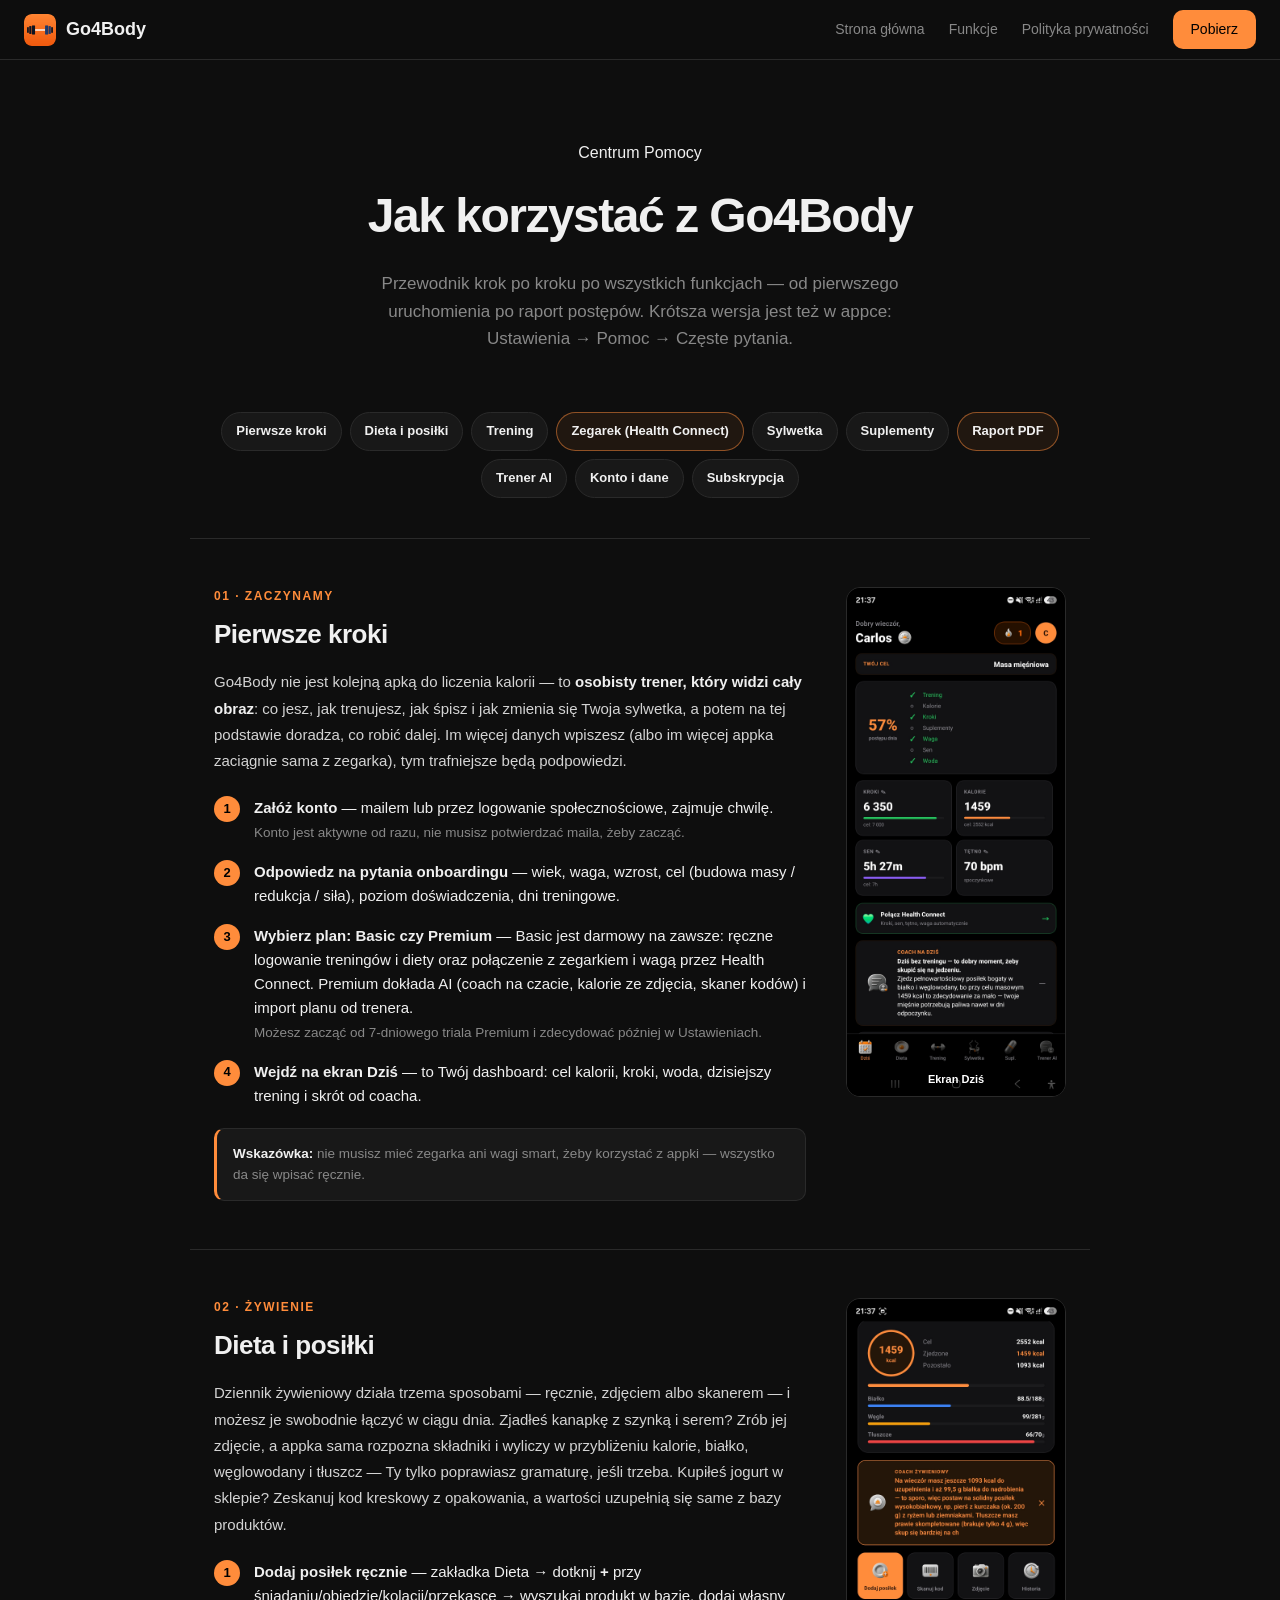
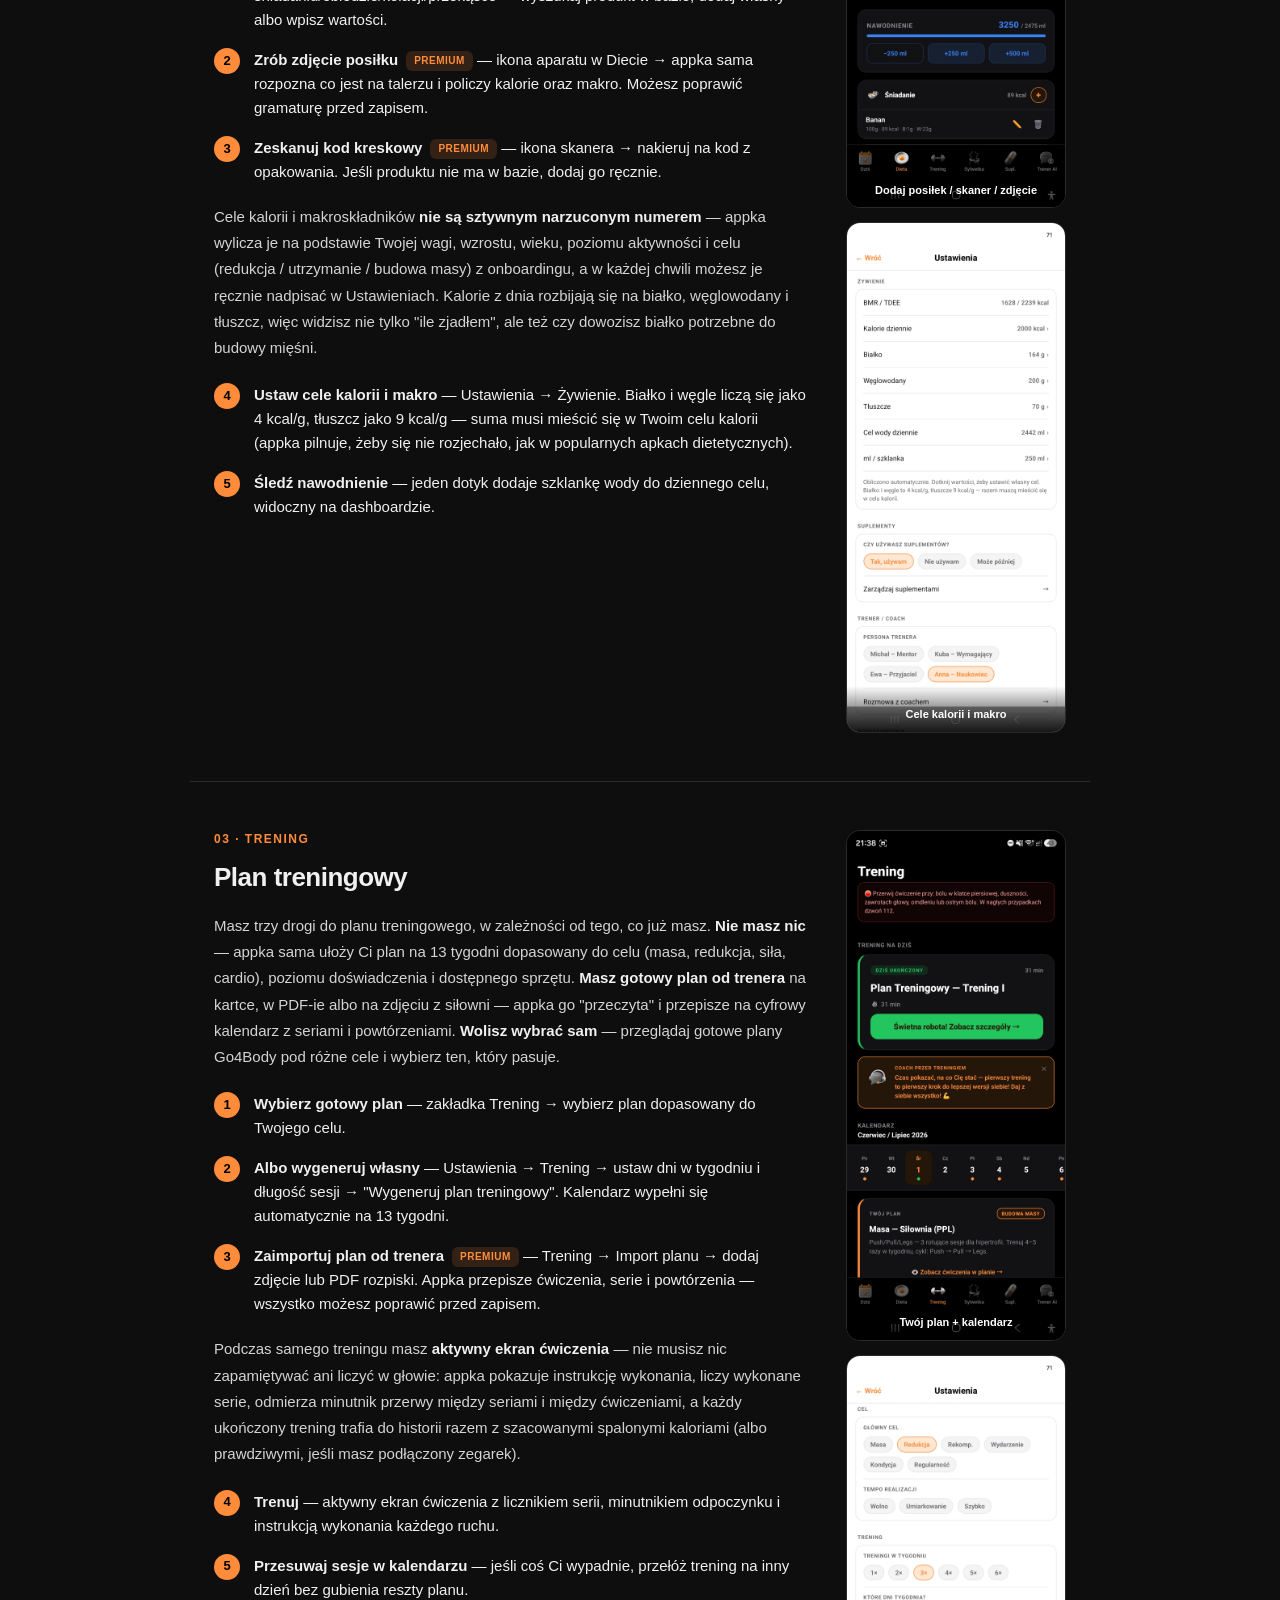
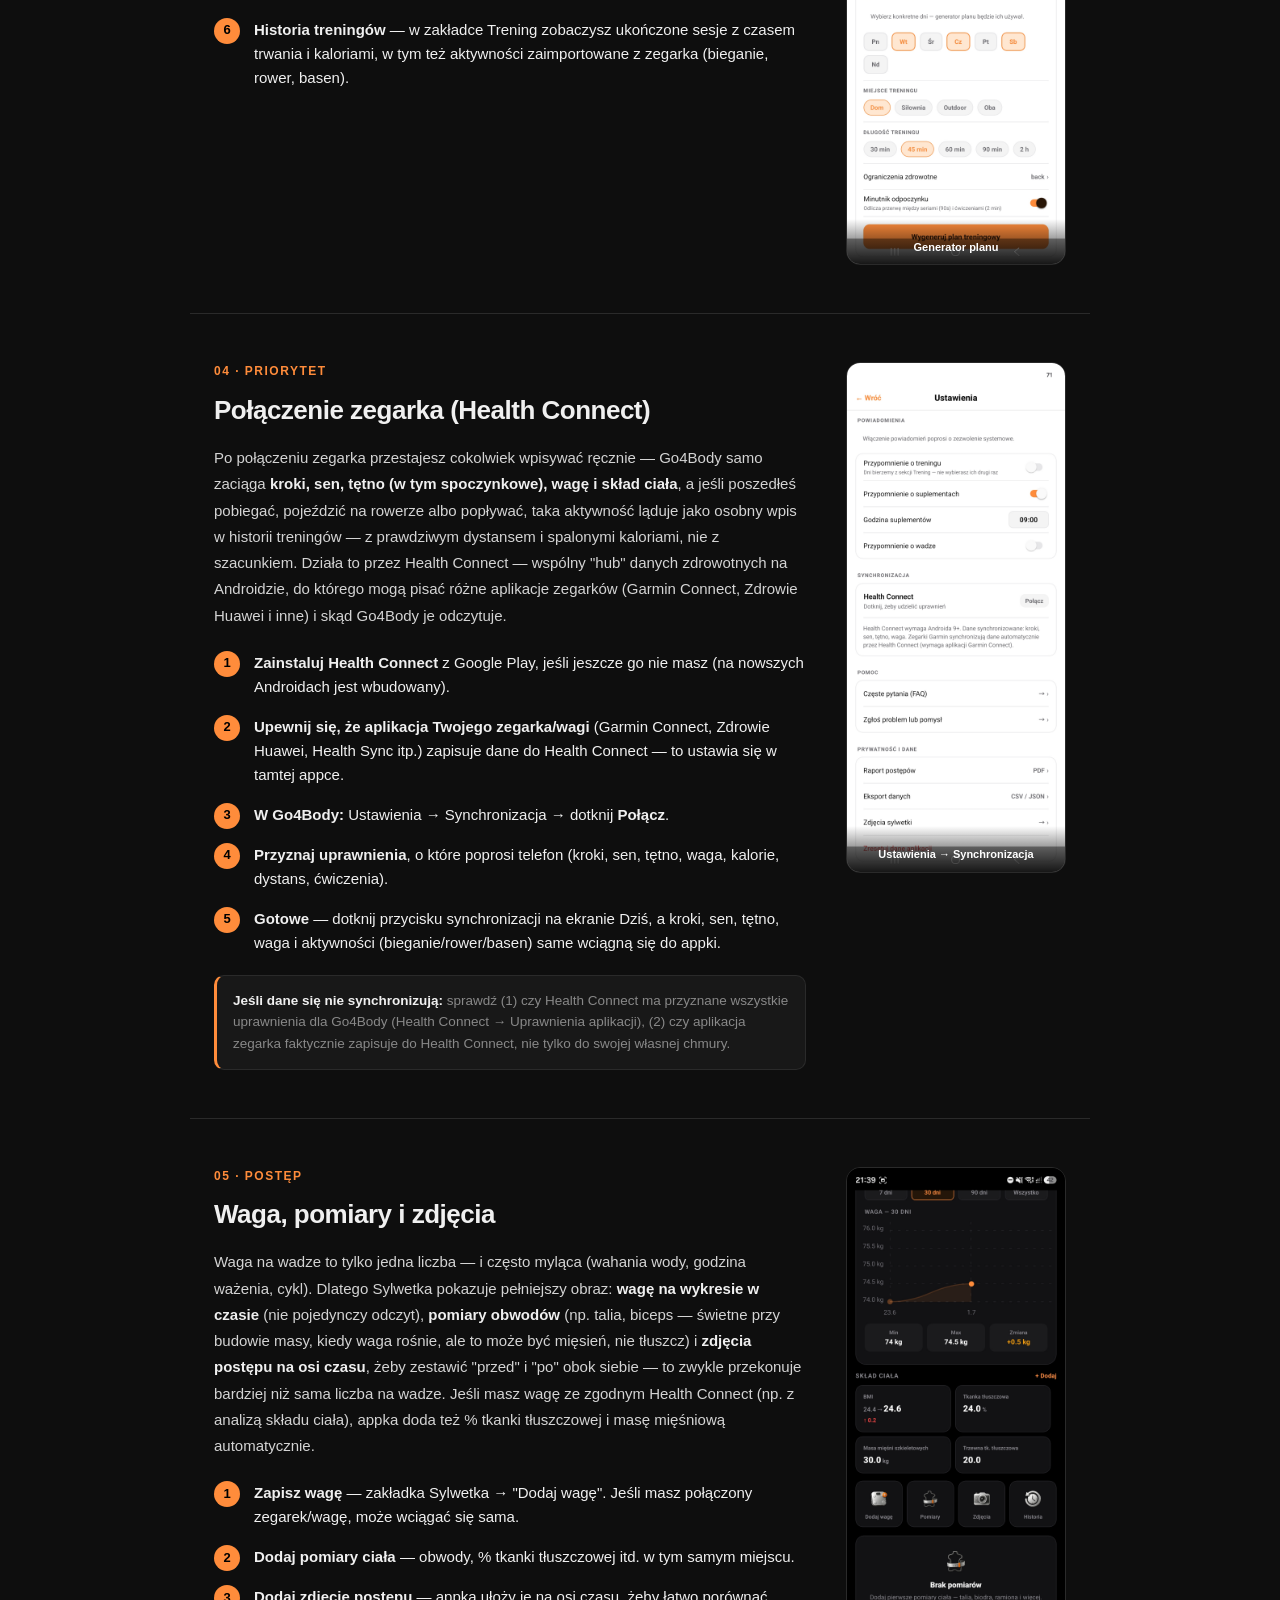
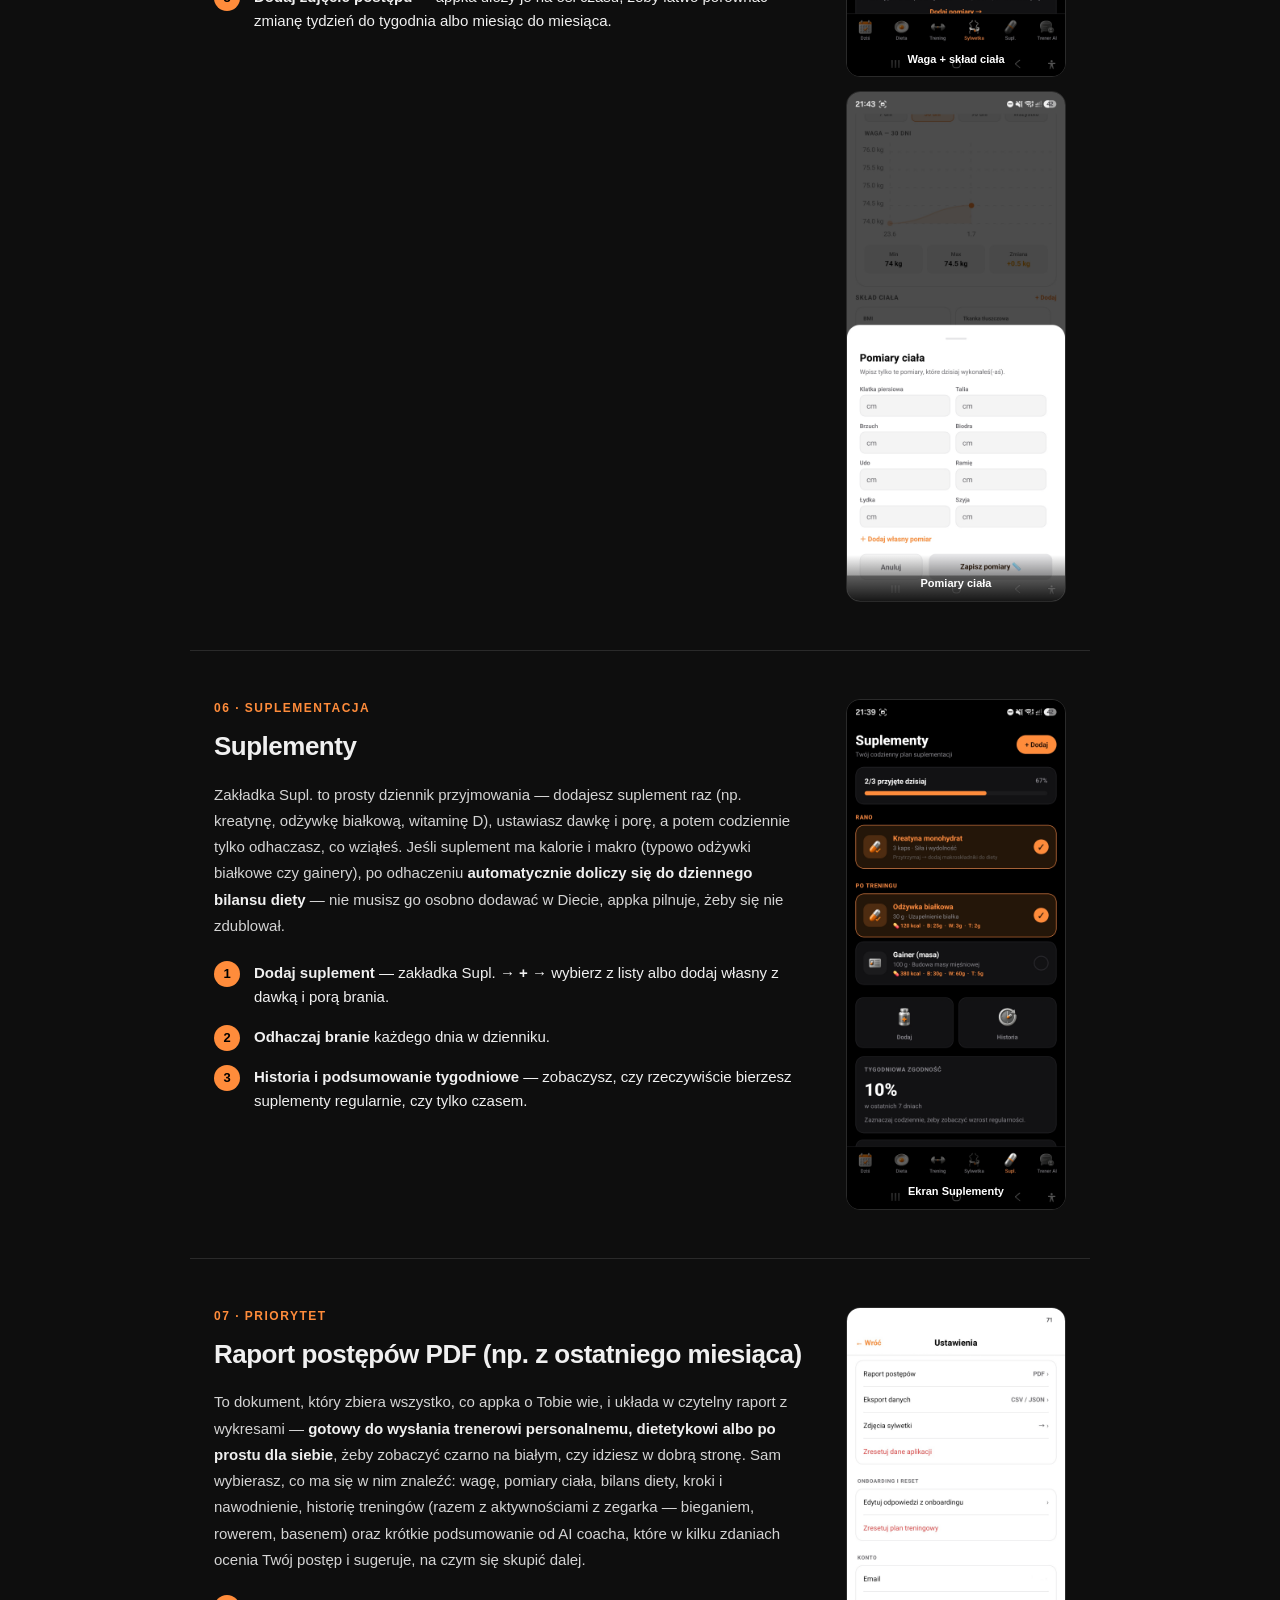
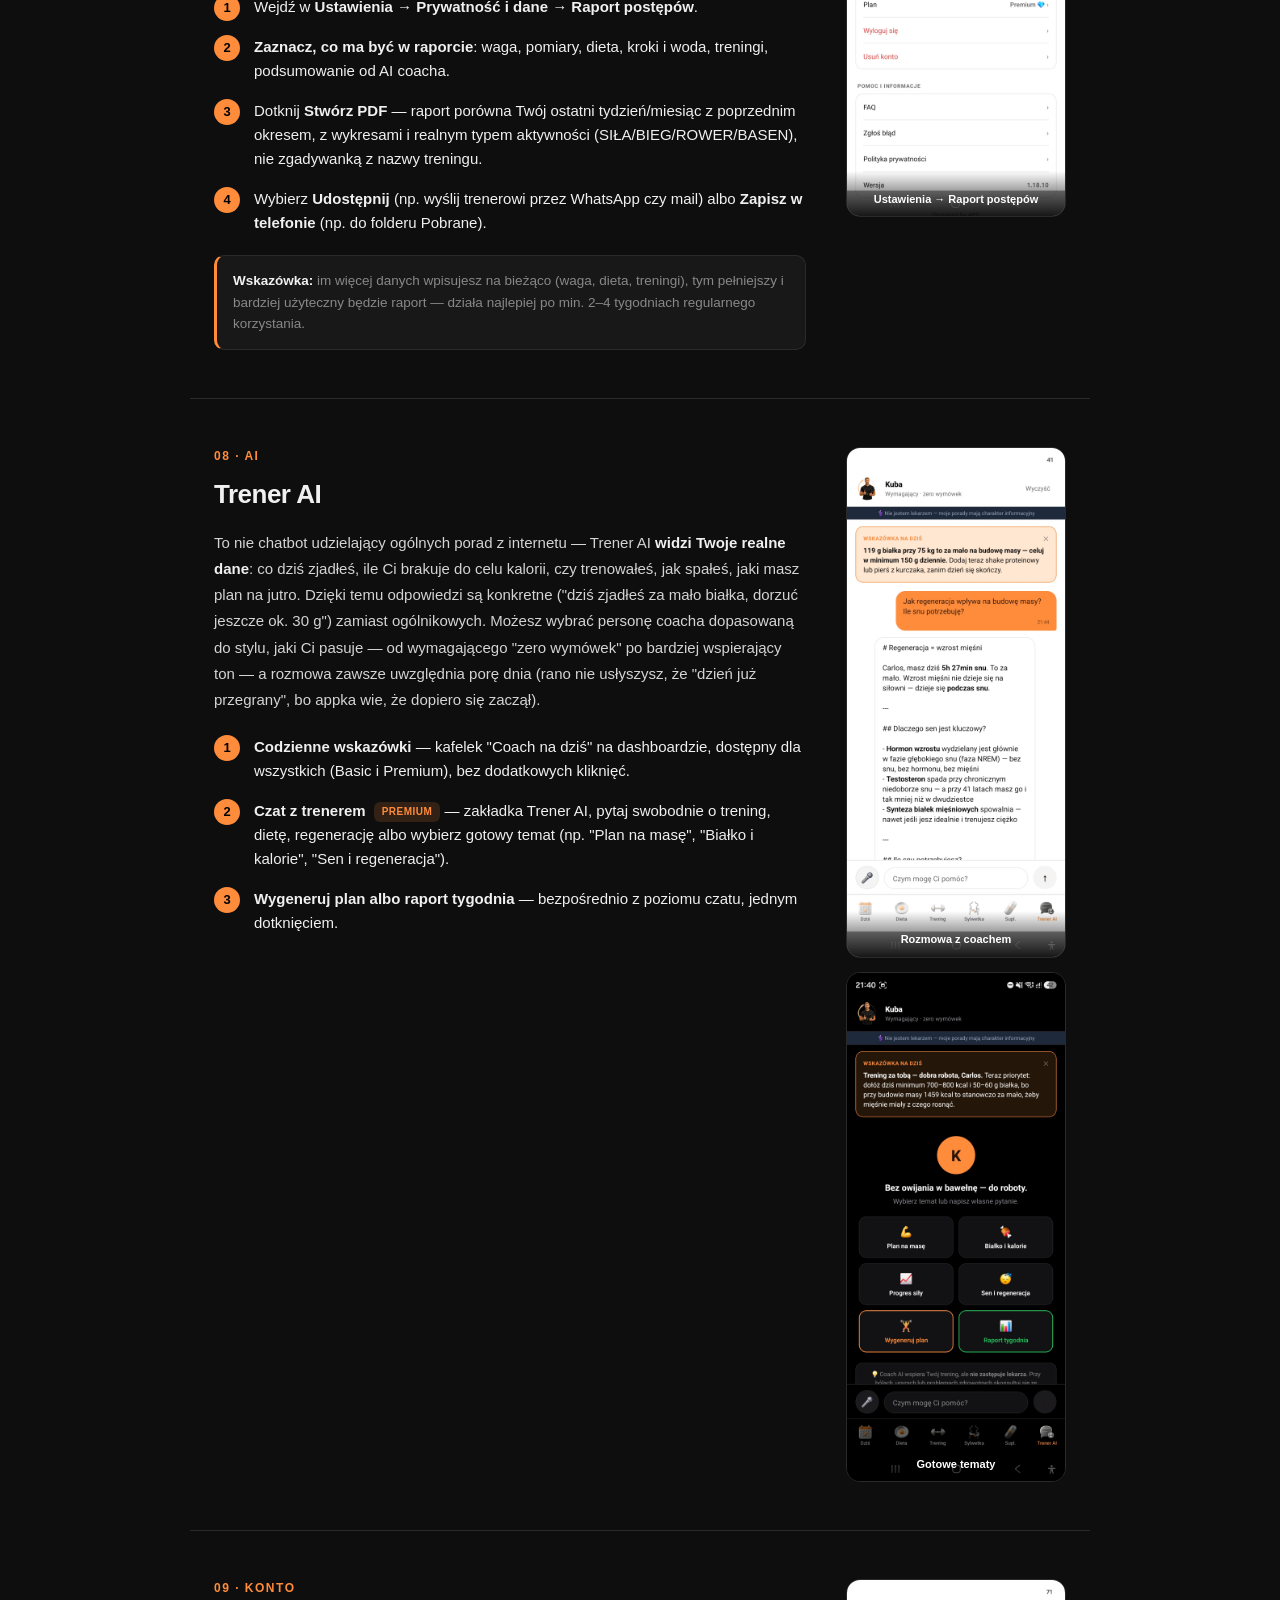
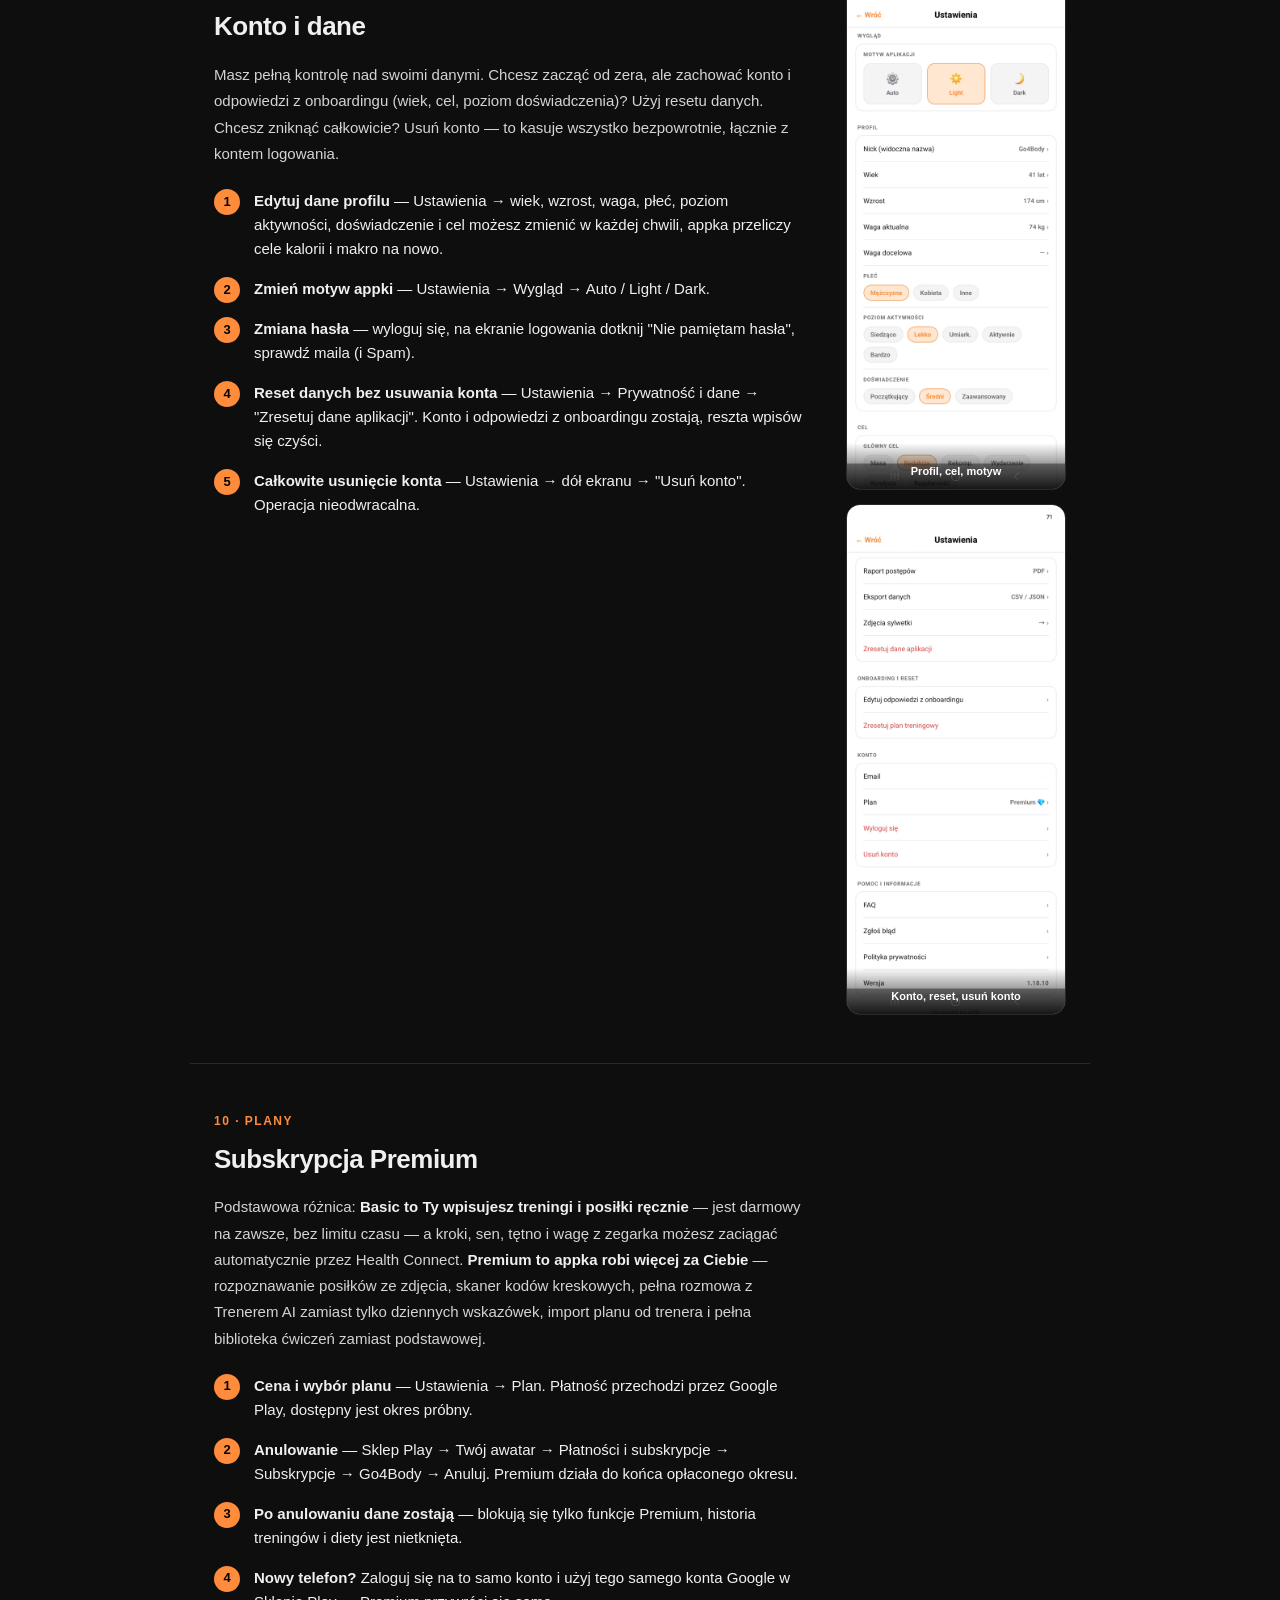
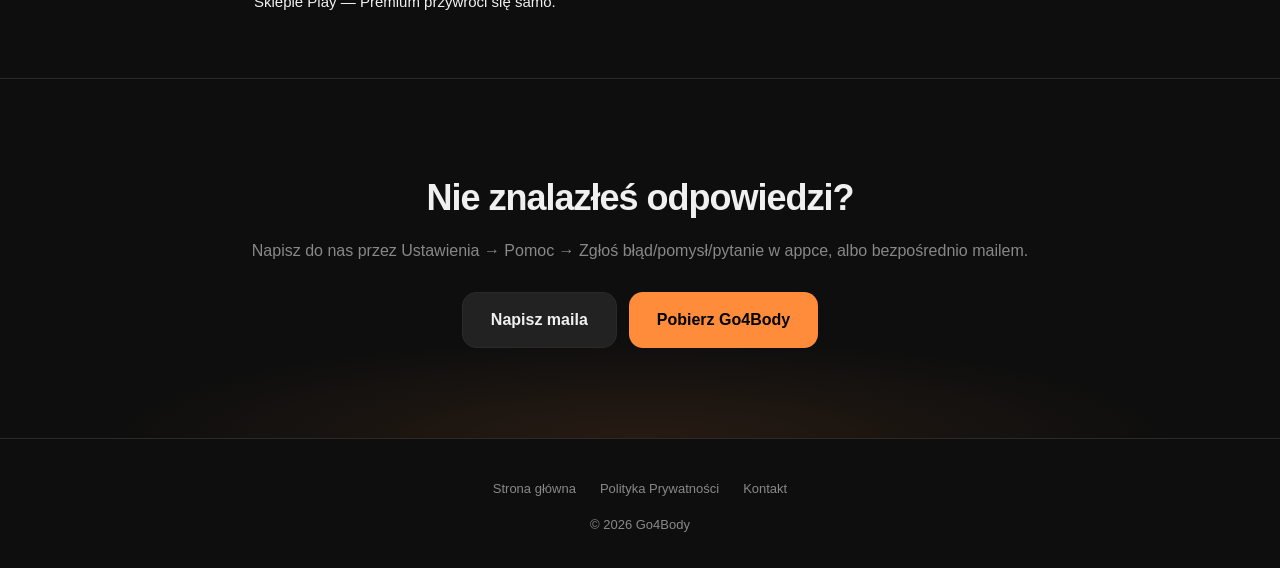
==== commit b988f289: "fix: Health Connect jako Basic (decyzja wlasciciela 13.11) na stronie i w pomocy Co-Authored-By: Cla" ====
--- a/pomoc.html
+++ b/pomoc.html
@@ -274,7 +274,7 @@
     <ol class="guide-steps">
       <li><b>Załóż konto</b> — mailem lub przez logowanie społecznościowe, zajmuje chwilę.<span class="muted-note">Konto jest aktywne od razu, nie musisz potwierdzać maila, żeby zacząć.</span></li>
       <li><b>Odpowiedz na pytania onboardingu</b> — wiek, waga, wzrost, cel (budowa masy / redukcja / siła), poziom doświadczenia, dni treningowe.</li>
-      <li><b>Wybierz plan: Basic czy Premium</b> — Basic jest darmowy na zawsze i wystarczy do ręcznego logowania treningów i diety. Premium dokłada AI (coach na czacie, kalorie ze zdjęcia, skaner kodów, połączenie z zegarkiem).<span class="muted-note">Możesz zacząć od 7-dniowego triala Premium i zdecydować później w Ustawieniach.</span></li>
+      <li><b>Wybierz plan: Basic czy Premium</b> — Basic jest darmowy na zawsze: ręczne logowanie treningów i diety oraz połączenie z zegarkiem i wagą przez Health Connect. Premium dokłada AI (coach na czacie, kalorie ze zdjęcia, skaner kodów) i import planu od trenera.<span class="muted-note">Możesz zacząć od 7-dniowego triala Premium i zdecydować później w Ustawieniach.</span></li>
       <li><b>Wejdź na ekran Dziś</b> — to Twój dashboard: cel kalorii, kroki, woda, dzisiejszy trening i skrót od coacha.</li>
     </ol>
     <div class="tip-box"><b>Wskazówka:</b> nie musisz mieć zegarka ani wagi smart, żeby korzystać z appki — wszystko da się wpisać ręcznie.</div>
@@ -348,7 +348,7 @@
 <section class="guide-section" id="zegarek">
   <div>
     <div class="section-label">04 · Priorytet</div>
-    <h2>Połączenie zegarka (Health Connect)<span class="badge-premium">Premium</span></h2>
+    <h2>Połączenie zegarka (Health Connect)</h2>
     <p class="section-intro">Po połączeniu zegarka przestajesz cokolwiek wpisywać ręcznie — Go4Body samo zaciąga <b>kroki, sen, tętno (w tym spoczynkowe), wagę i skład ciała</b>, a jeśli poszedłeś pobiegać, pojeździć na rowerze albo popływać, taka aktywność ląduje jako osobny wpis w historii treningów — z prawdziwym dystansem i spalonymi kaloriami, nie z szacunkiem. Działa to przez Health Connect — wspólny "hub" danych zdrowotnych na Androidzie, do którego mogą pisać różne aplikacje zegarków (Garmin Connect, Zdrowie Huawei i inne) i skąd Go4Body je odczytuje.</p>
     <ol class="guide-steps">
       <li><b>Zainstaluj Health Connect</b> z Google Play, jeśli jeszcze go nie masz (na nowszych Androidach jest wbudowany).</li>
@@ -482,7 +482,7 @@
   <div>
     <div class="section-label">10 · Plany</div>
     <h2>Subskrypcja Premium</h2>
-    <p class="section-intro">Podstawowa różnica: <b>Basic to Ty wpisujesz wszystko ręcznie</b> — treningi, posiłki, wagę — i jest darmowy na zawsze, bez limitu czasu. <b>Premium to appka robi to za Ciebie</b> — automatyczna synchronizacja z zegarkiem, rozpoznawanie posiłków ze zdjęcia, skaner kodów kreskowych, pełna rozmowa z Trenerem AI zamiast tylko dziennych wskazówek, import planu od trenera i pełna biblioteka ćwiczeń zamiast podstawowej.</p>
+    <p class="section-intro">Podstawowa różnica: <b>Basic to Ty wpisujesz treningi i posiłki ręcznie</b> — jest darmowy na zawsze, bez limitu czasu — a kroki, sen, tętno i wagę z zegarka możesz zaciągać automatycznie przez Health Connect. <b>Premium to appka robi więcej za Ciebie</b> — rozpoznawanie posiłków ze zdjęcia, skaner kodów kreskowych, pełna rozmowa z Trenerem AI zamiast tylko dziennych wskazówek, import planu od trenera i pełna biblioteka ćwiczeń zamiast podstawowej.</p>
     <ol class="guide-steps">
       <li><b>Cena i wybór planu</b> — Ustawienia → Plan. Płatność przechodzi przez Google Play, dostępny jest okres próbny.</li>
       <li><b>Anulowanie</b> — Sklep Play → Twój awatar → Płatności i subskrypcje → Subskrypcje → Go4Body → Anuluj. Premium działa do końca opłaconego okresu.</li>
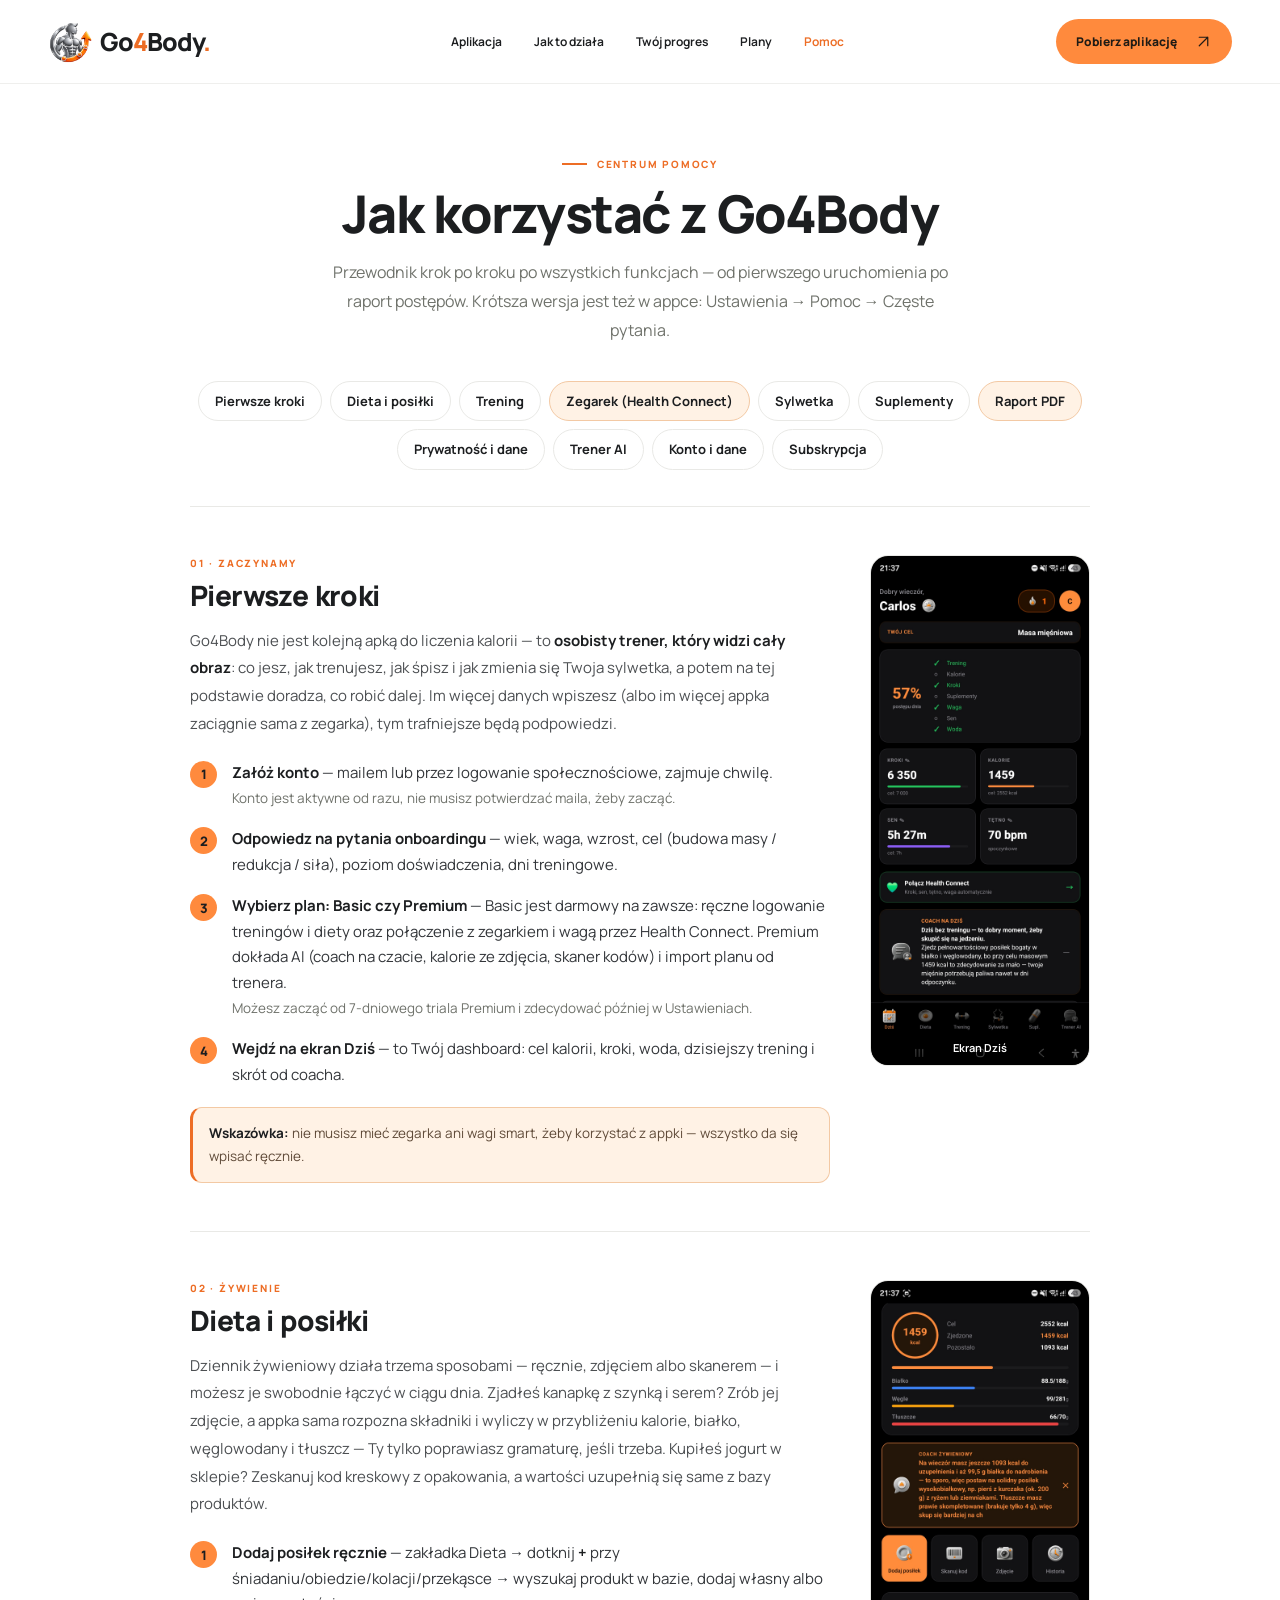
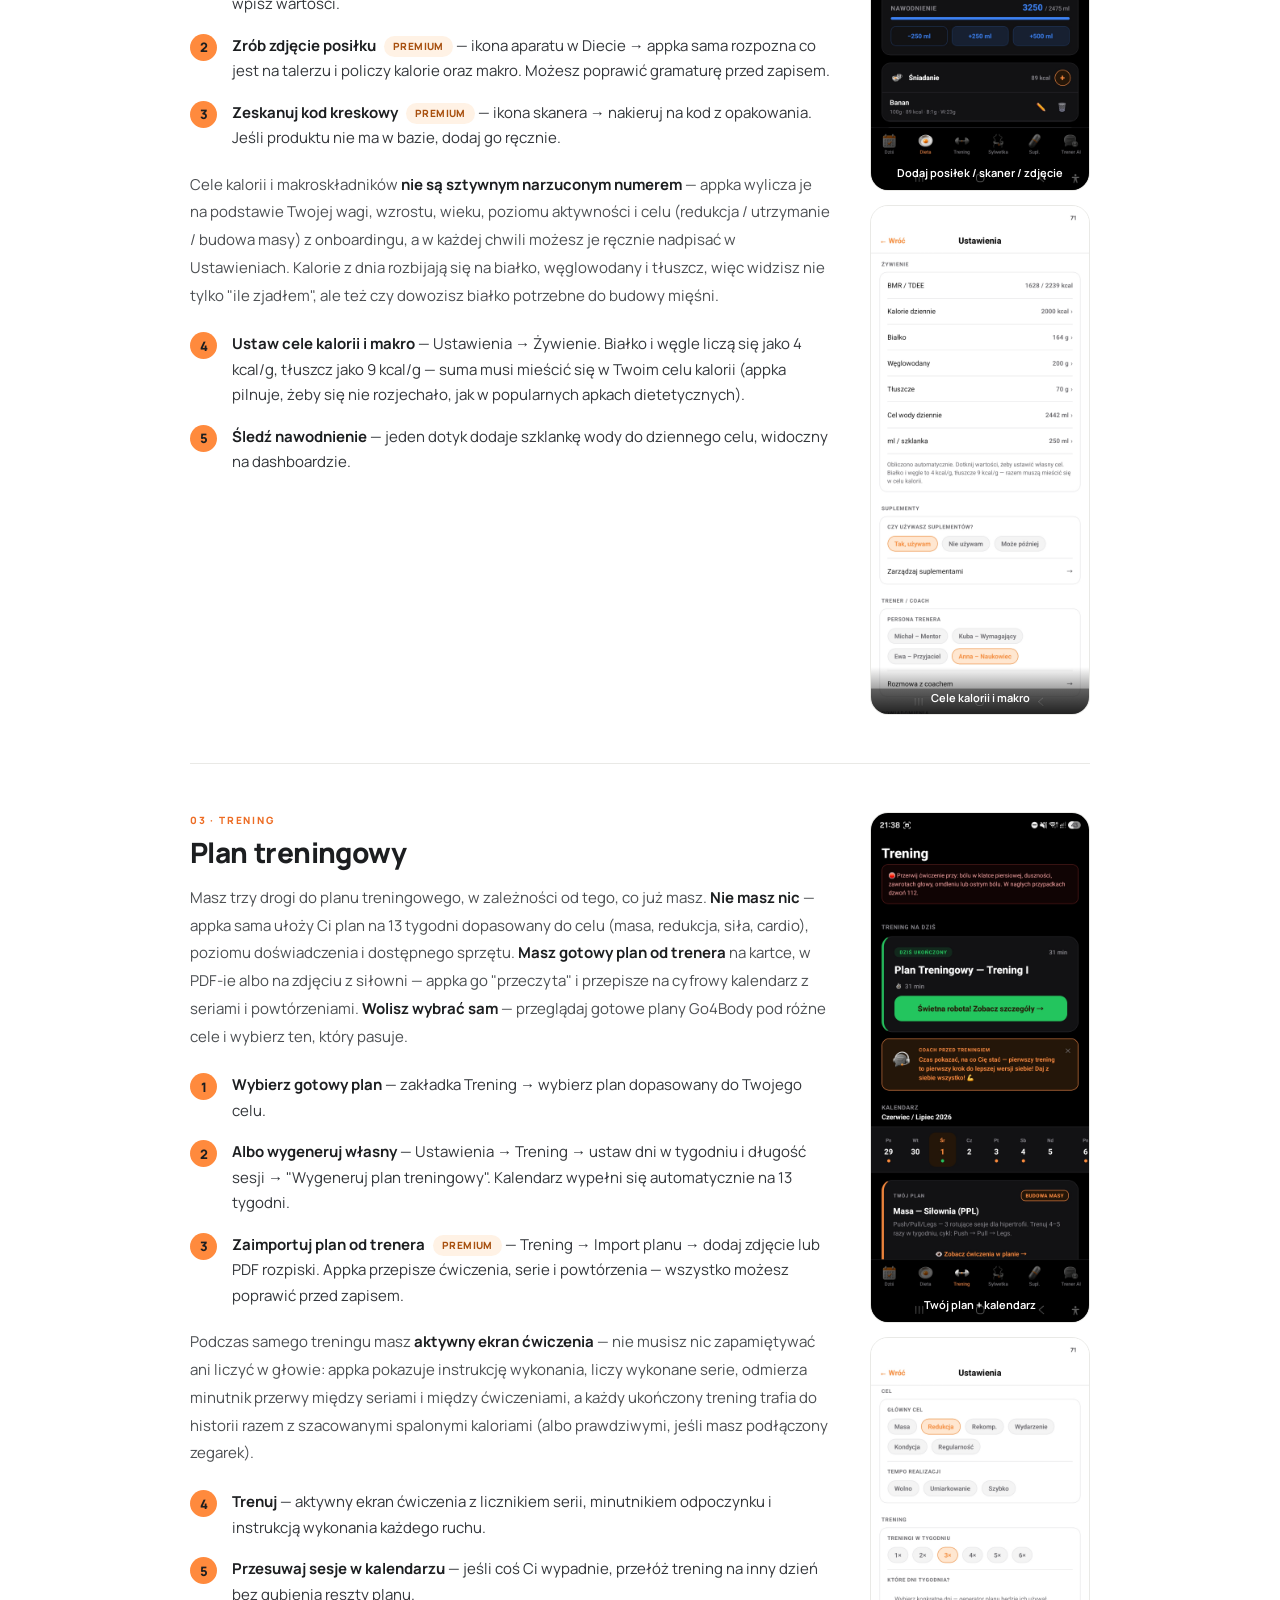
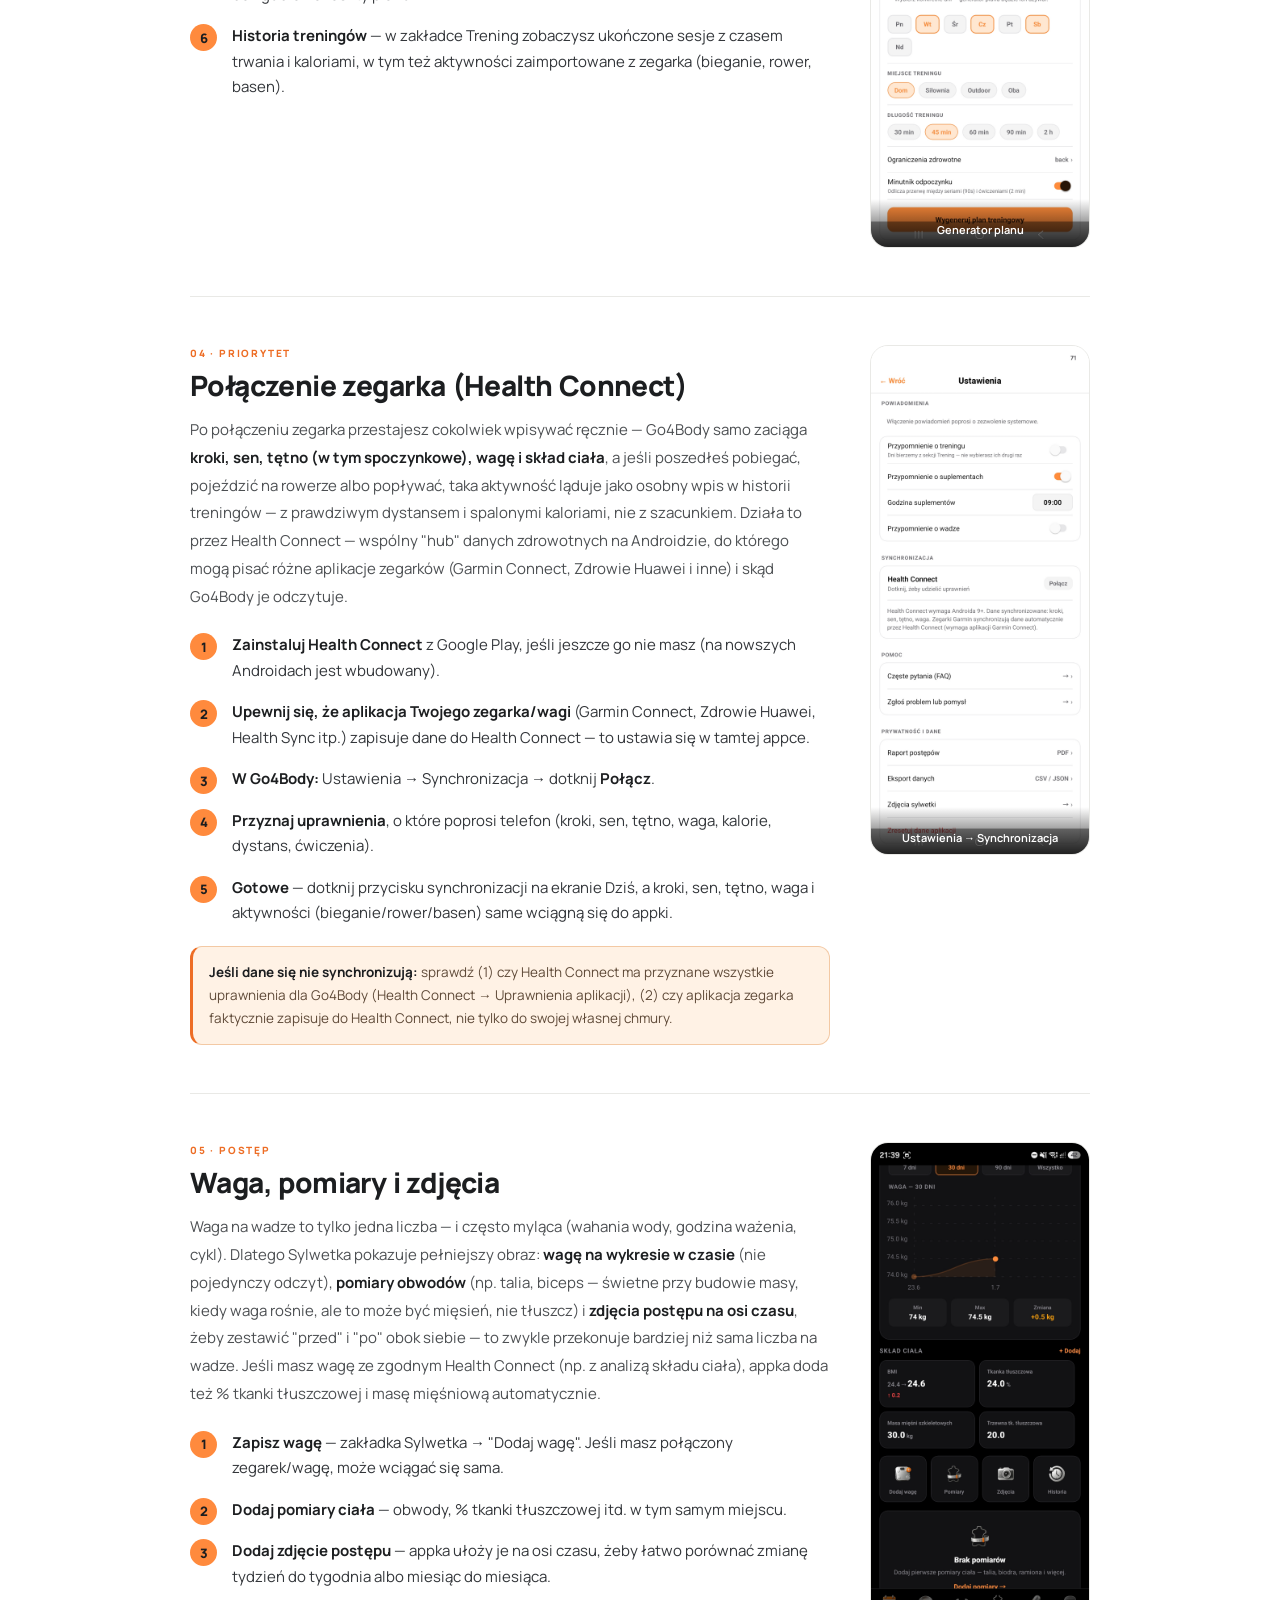
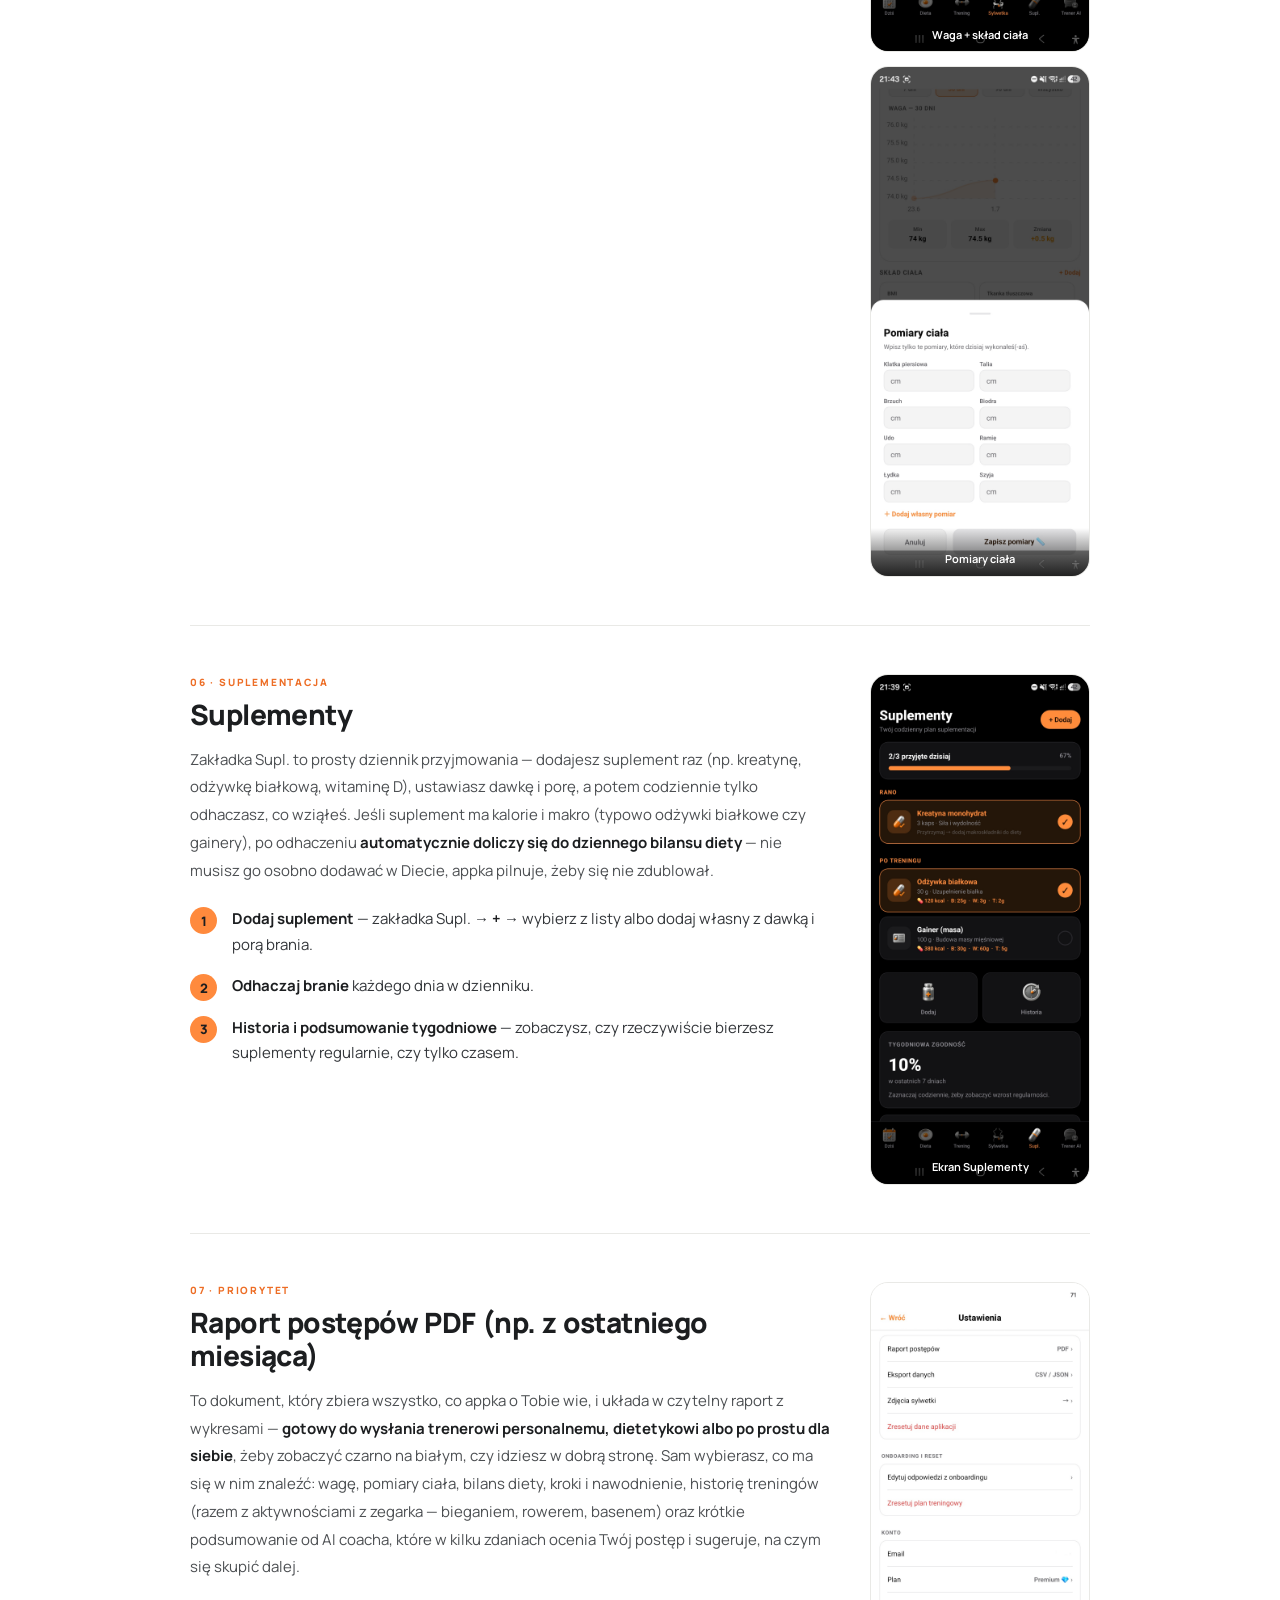
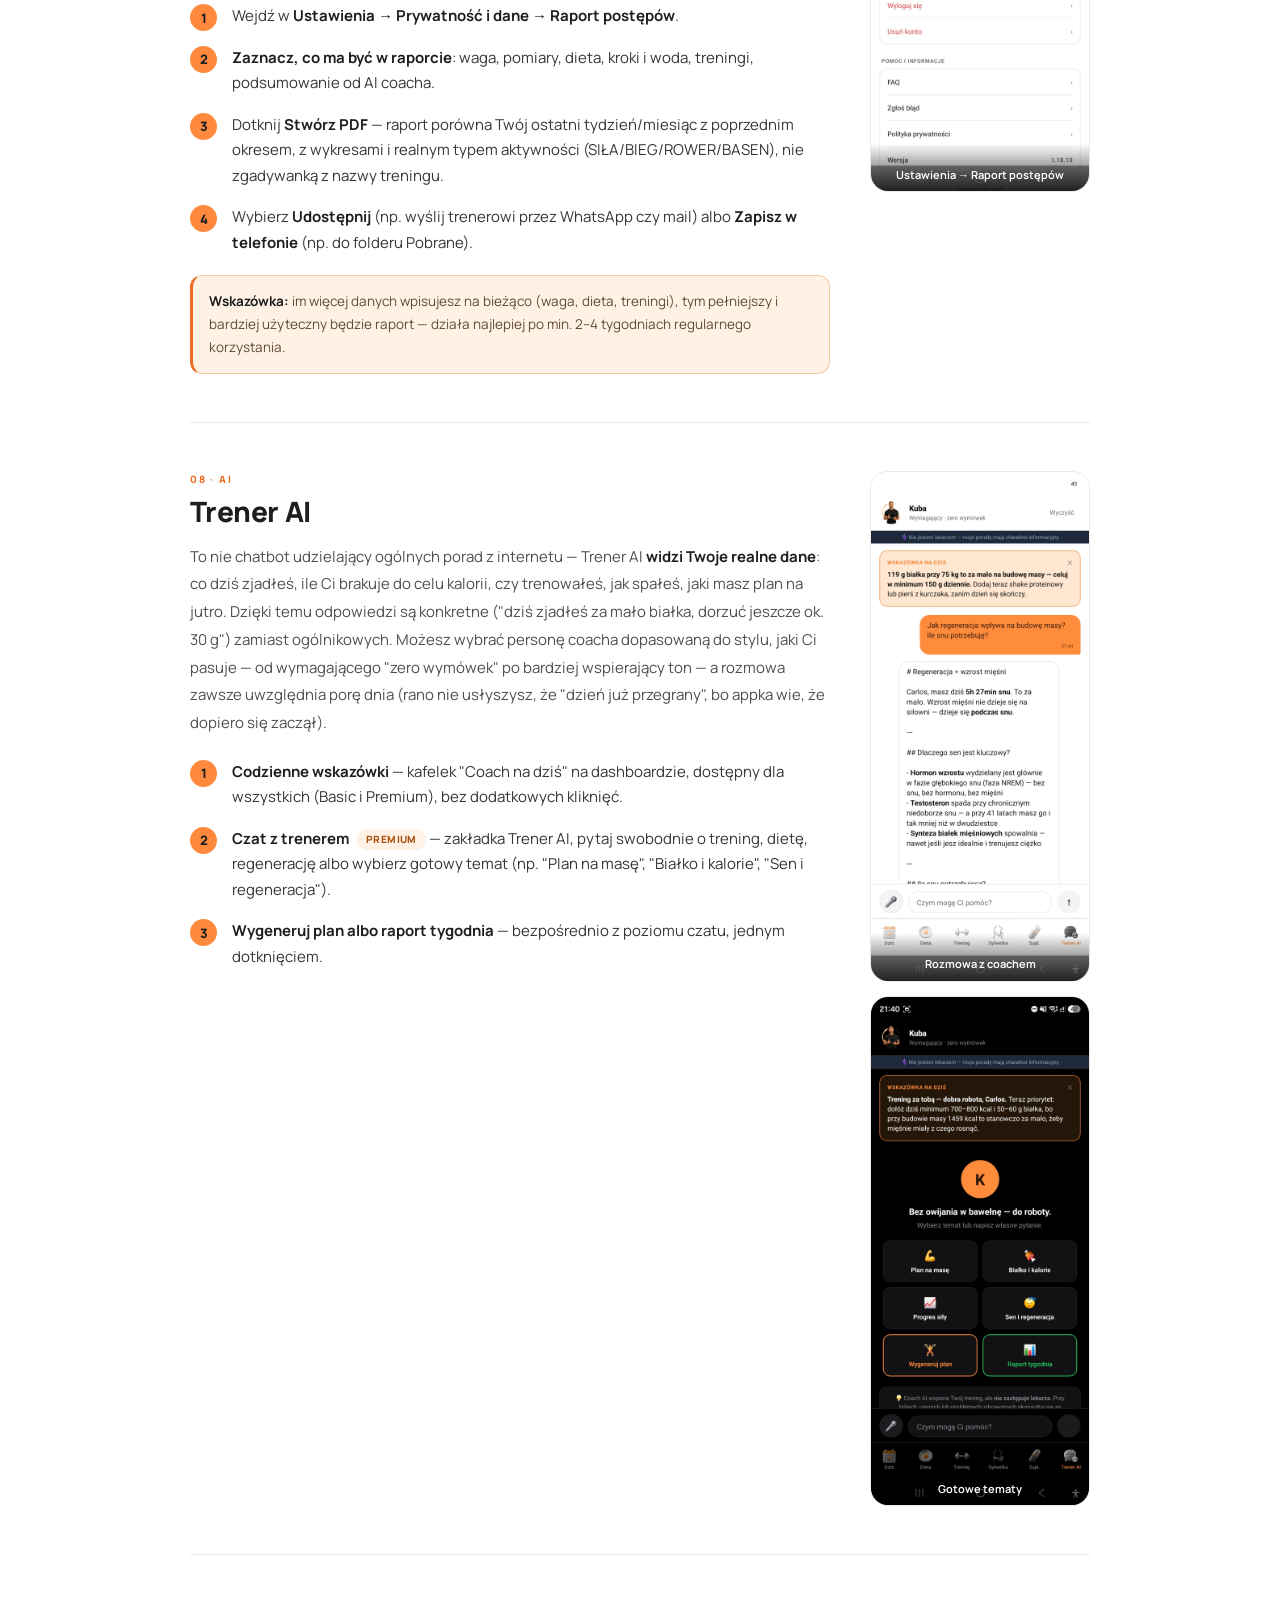
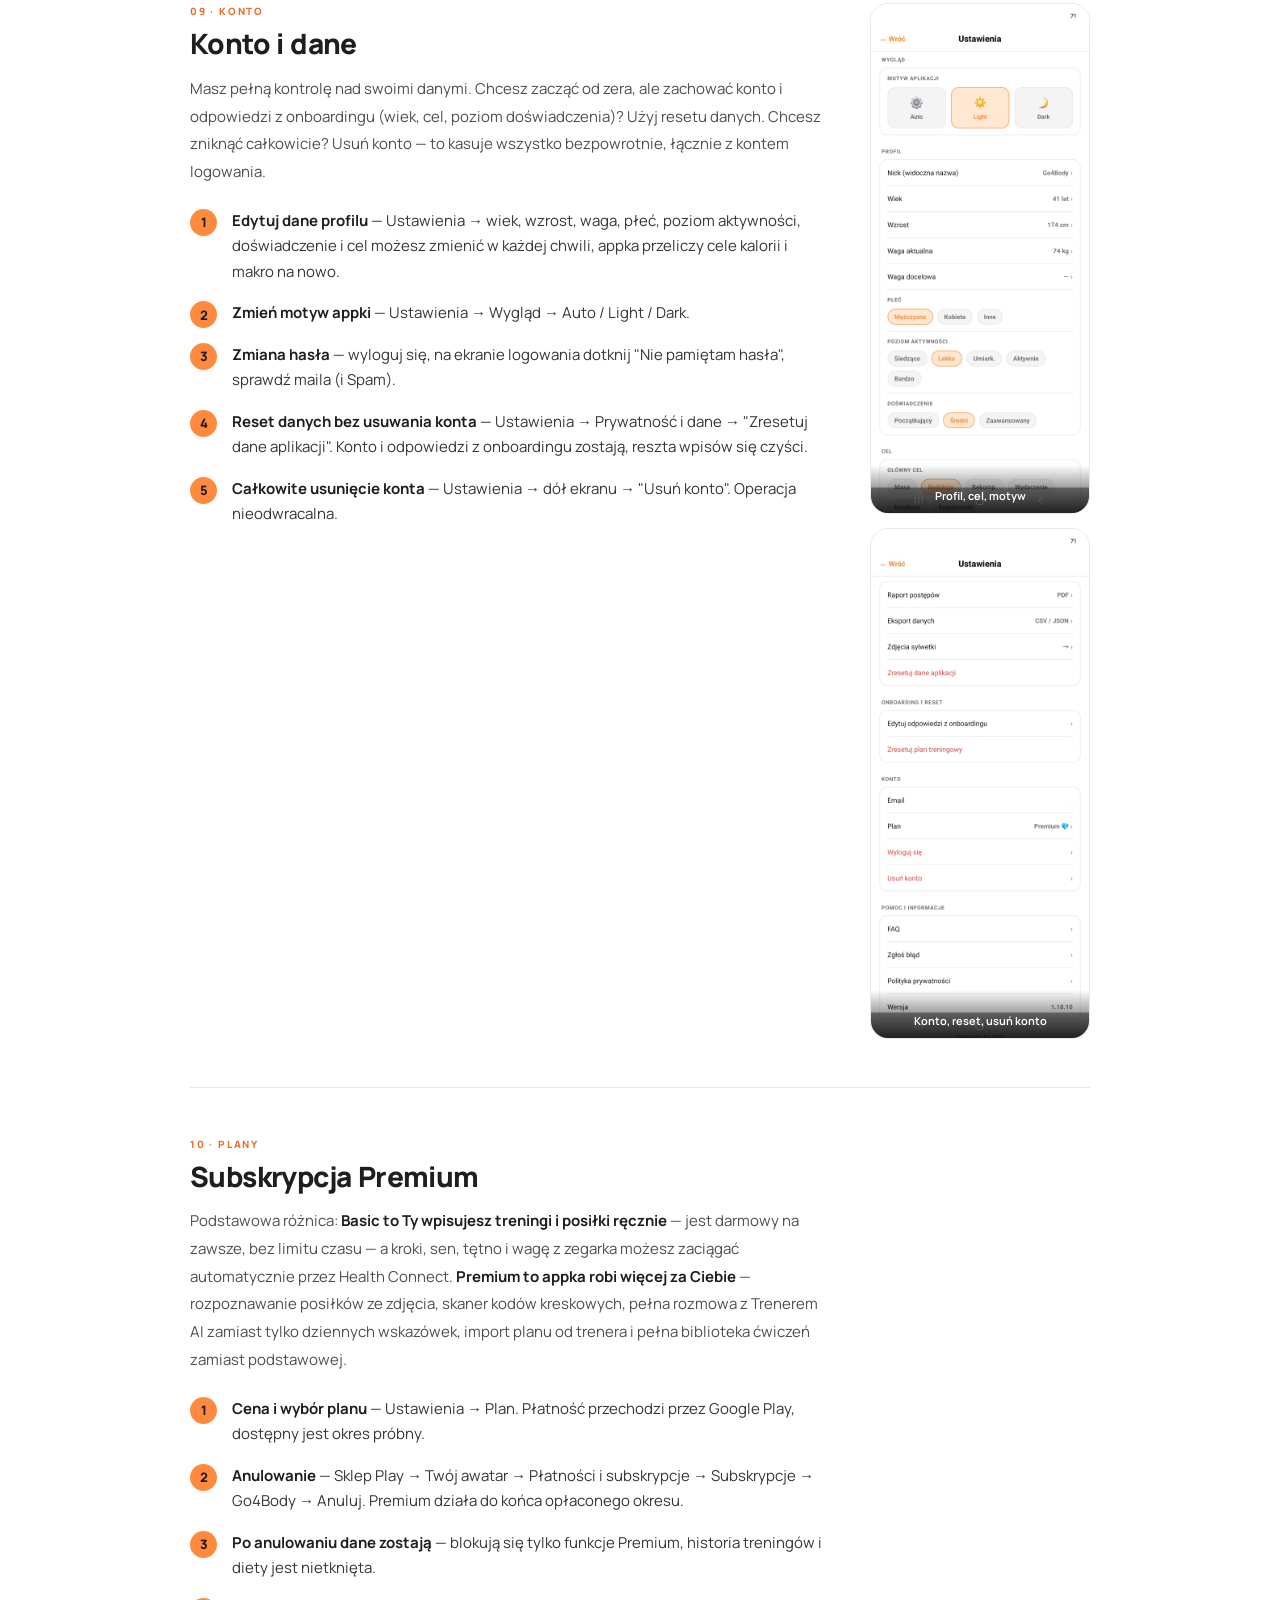
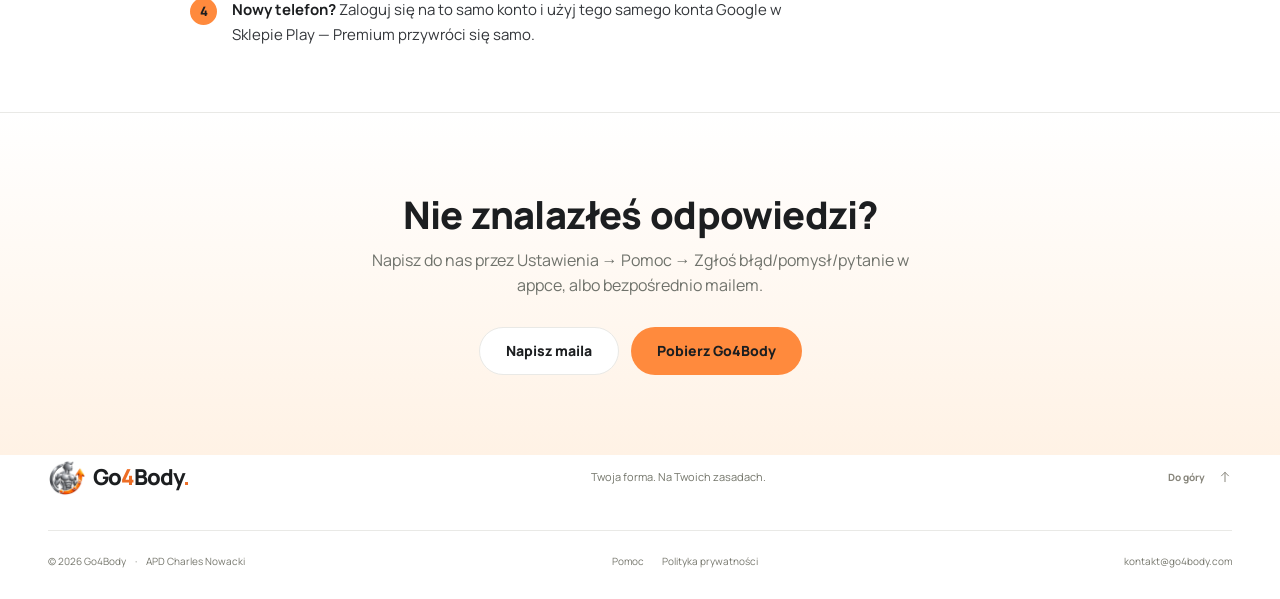
==== commit 11bf5ad4: "feat: Pomoc i Polityka prywatnosci w nowym stylu strony (jasny, wspolny naglowek/stopka, docs.css) D" ====
--- a/pomoc.html
+++ b/pomoc.html
@@ -11,238 +11,66 @@
   <meta property="og:description" content="Przewodnik krok po kroku po funkcjach Go4Body: trening, dieta, zegarek, raport PDF i subskrypcja." />
   <meta property="og:image" content="https://go4body.com/assets/og-image.png" />
   <meta property="og:url" content="https://go4body.com/pomoc.html" />
-  <meta name="theme-color" content="#0E0E0E" />
-  <style>
-    *, *::before, *::after { box-sizing: border-box; margin: 0; padding: 0; }
-
-    :root {
-      --bg:       #0E0E0E;
-      --surface:  #181818;
-      --surface2: #222222;
-      --accent:   #FF8C3B;
-      --accent2:  #E07830;
-      --text:     #F0F0F0;
-      --muted:    #888888;
-      --green:    #22C55E;
-      --border:   #2A2A2A;
-      --radius:   16px;
-    }
-
-    html { scroll-behavior: smooth; }
-
-    body {
-      background: var(--bg);
-      color: var(--text);
-      font-family: -apple-system, BlinkMacSystemFont, 'Segoe UI', sans-serif;
-      line-height: 1.6;
-      -webkit-font-smoothing: antialiased;
-    }
-
-    a { color: var(--accent); text-decoration: none; }
-    a:hover { text-decoration: underline; }
-
-    /* ── NAV ── */
-    nav {
-      position: fixed; top: 0; left: 0; right: 0; z-index: 100;
-      background: rgba(14,14,14,0.92);
-      backdrop-filter: blur(12px);
-      border-bottom: 1px solid var(--border);
-      padding: 0 24px;
-      height: 60px;
-      display: flex; align-items: center; justify-content: space-between;
-    }
-    .nav-logo {
-      display: flex; align-items: center; gap: 10px;
-      font-weight: 800; font-size: 18px; color: var(--text);
-      text-decoration: none;
-      transition: opacity .15s ease;
-    }
-    .nav-logo:hover { text-decoration: none; opacity: .75; }
-    .nav-logo img { width: 32px; height: 32px; border-radius: 8px; }
-    .nav-links { display: flex; gap: 24px; align-items: center; }
-    .nav-links a { color: var(--muted); font-size: 14px; font-weight: 500; }
-    .nav-links a:hover { color: var(--text); text-decoration: none; }
-    .nav-cta {
-      background: var(--accent); color: #000 !important; font-weight: 700;
-      padding: 8px 18px; border-radius: 10px; font-size: 14px;
-    }
-    .nav-cta:hover { background: var(--accent2); text-decoration: none !important; }
-
-    /* ── HEADER ── */
-    .page-header {
-      padding: 140px 24px 60px;
-      max-width: 900px; margin: 0 auto;
-      text-align: center;
-    }
-    .page-header .section-label { justify-content: center; display: flex; }
-    .page-header h1 {
-      font-size: clamp(30px, 5vw, 48px); font-weight: 900;
-      letter-spacing: -1.5px; margin: 12px 0 16px;
-    }
-    .page-header p { color: var(--muted); font-size: 17px; max-width: 560px; margin: 0 auto; }
-
-    /* ── SEARCH-LIKE QUICK NAV ── */
-    .quick-nav {
-      max-width: 900px; margin: 0 auto 40px; padding: 0 24px;
-      display: flex; flex-wrap: wrap; gap: 8px; justify-content: center;
-    }
-    .quick-nav a {
-      background: var(--surface); border: 1px solid var(--border);
-      color: var(--text); font-size: 13px; font-weight: 600;
-      padding: 8px 14px; border-radius: 100px;
-    }
-    .quick-nav a:hover { border-color: var(--accent); text-decoration: none; color: var(--accent); }
-    .quick-nav a.priority { border-color: rgba(255,140,59,0.5); background: rgba(255,140,59,0.08); }
-
-    /* ── GUIDE SECTIONS ── */
-    .guide-section {
-      max-width: 900px; margin: 0 auto; padding: 48px 24px;
-      border-top: 1px solid var(--border);
-      display: grid; grid-template-columns: 1fr 220px; gap: 40px; align-items: start;
-    }
-    .guide-section .section-label { font-size: 12px; font-weight: 700; text-transform: uppercase; letter-spacing: 1.5px; color: var(--accent); margin-bottom: 8px; }
-    .guide-section h2 { font-size: 26px; font-weight: 900; letter-spacing: -0.5px; margin-bottom: 14px; }
-    .section-intro { font-size: 15px; line-height: 1.75; color: #d4d4d4; margin-bottom: 22px; }
-    .section-intro + .section-intro { margin-top: -12px; }
-    .section-intro b { color: var(--text); }
-    .guide-steps { list-style: none; counter-reset: step; }
-    .guide-steps li {
-      counter-increment: step;
-      position: relative; padding-left: 40px; margin-bottom: 16px;
-      font-size: 15px; color: var(--text);
-    }
-    .guide-steps li::before {
-      content: counter(step);
-      position: absolute; left: 0; top: 0;
-      width: 26px; height: 26px; border-radius: 50%;
-      background: var(--accent); color: #000; font-weight: 800; font-size: 13px;
-      display: flex; align-items: center; justify-content: center;
-    }
-    .guide-steps li b { color: var(--text); }
-    .guide-steps li .muted-note { display: block; color: var(--muted); font-size: 13.5px; margin-top: 2px; }
-    .badge-premium {
-      display: inline-block; font-size: 10px; font-weight: 800; letter-spacing: 0.5px;
-      background: rgba(255,140,59,0.15); color: var(--accent);
-      padding: 2px 8px; border-radius: 6px; margin-left: 8px; vertical-align: middle;
-      text-transform: uppercase;
-    }
-    .guide-thumb {
-      cursor: pointer;
-      border-radius: 14px; overflow: hidden; border: 1px solid var(--border);
-      background: var(--surface);
-      transition: border-color 0.2s, transform 0.15s;
-      position: relative;
-    }
-    .guide-thumb:hover { border-color: rgba(255,140,59,0.4); transform: translateY(-2px); }
-    .guide-thumb img { width: 100%; display: block; }
-    .guide-thumb-stack { display: flex; flex-direction: column; gap: 14px; }
-    .guide-thumb .thumb-label {
-      position: absolute; bottom: 0; left: 0; right: 0;
-      background: linear-gradient(to top, rgba(0,0,0,0.85), transparent);
-      color: #fff; font-size: 11px; font-weight: 600;
-      padding: 20px 10px 8px; text-align: center;
-    }
-    .tip-box {
-      background: var(--surface); border: 1px solid var(--border); border-left: 3px solid var(--accent);
-      border-radius: 10px; padding: 14px 16px; margin-top: 20px;
-      font-size: 13.5px; color: var(--muted);
-    }
-    .tip-box b { color: var(--text); }
-
-    @media (max-width: 720px) {
-      .guide-section { grid-template-columns: 1fr; }
-      .guide-thumb { max-width: 220px; margin: 0 auto; }
-    }
-
-    /* ── PHONE POPUP (reused pattern from index.html) ── */
-    .phone-overlay {
-      display: none;
-      position: fixed; inset: 0; z-index: 1000;
-      background: rgba(0,0,0,0.75);
-      backdrop-filter: blur(6px);
-      align-items: center; justify-content: center;
-    }
-    .phone-overlay.active { display: flex; }
-    .phone-frame {
-      position: relative;
-      width: 320px; height: 660px;
-      background: #111; border-radius: 48px;
-      border: 8px solid #2a2a2a;
-      box-shadow: 0 0 0 2px #444, 0 40px 80px rgba(0,0,0,0.8), inset 0 0 0 1px #333;
-      overflow: hidden;
-      animation: phoneIn 0.35s cubic-bezier(0.34, 1.56, 0.64, 1);
-    }
-    @keyframes phoneIn { from { transform: scale(0.7) translateY(40px); opacity: 0; } to { transform: scale(1) translateY(0); opacity: 1; } }
-    .phone-notch { position: absolute; top: 12px; left: 50%; transform: translateX(-50%); width: 100px; height: 28px; background: #111; border-radius: 20px; z-index: 10; }
-    .phone-home { position: absolute; bottom: 10px; left: 50%; transform: translateX(-50%); width: 100px; height: 4px; background: #444; border-radius: 2px; z-index: 10; }
-    .phone-screen { width: 100%; height: 100%; overflow-y: auto; scrollbar-width: none; }
-    .phone-screen::-webkit-scrollbar { display: none; }
-    .phone-screen img { width: 100%; display: block; }
-    .phone-close {
-      position: absolute; top: -14px; right: -14px;
-      width: 36px; height: 36px; border-radius: 50%;
-      background: var(--accent); color: #000; border: none; cursor: pointer;
-      font-size: 18px; font-weight: 700;
-      display: flex; align-items: center; justify-content: center;
-      box-shadow: 0 4px 12px rgba(255,140,59,0.5); z-index: 20;
-    }
-    .phone-close:hover { background: var(--accent2); }
-
-    /* ── CTA BOTTOM ── */
-    .cta-section {
-      text-align: center; padding: 90px 24px;
-      background: radial-gradient(ellipse 60% 40% at 50% 100%, rgba(255,140,59,0.1) 0%, transparent 70%);
-      border-top: 1px solid var(--border);
-    }
-    .cta-section h2 { font-size: clamp(24px, 4vw, 36px); font-weight: 900; letter-spacing: -1px; margin-bottom: 12px; }
-    .cta-section p { color: var(--muted); font-size: 16px; margin-bottom: 28px; }
-    .btn-primary {
-      display: inline-flex; align-items: center; gap: 10px;
-      background: var(--accent); color: #000; font-weight: 800;
-      padding: 14px 28px; border-radius: 14px; font-size: 16px;
-      transition: background 0.2s, transform 0.15s;
-    }
-    .btn-primary:hover { background: var(--accent2); transform: translateY(-1px); text-decoration: none; }
-    .btn-secondary {
-      display: inline-flex; align-items: center; gap: 10px;
-      background: var(--surface2); color: var(--text); font-weight: 700;
-      padding: 14px 28px; border-radius: 14px; font-size: 16px;
-      border: 1px solid var(--border);
-    }
-    .btn-secondary:hover { background: #2a2a2a; text-decoration: none; }
-
-    /* ── FOOTER ── */
-    footer { border-top: 1px solid var(--border); padding: 40px 24px 32px; text-align: center; color: var(--muted); font-size: 13px; }
-    footer a { color: var(--muted); }
-    footer a:hover { color: var(--text); }
-    .footer-links { display: flex; gap: 24px; justify-content: center; margin-bottom: 16px; flex-wrap: wrap; }
-
-    a:focus-visible, button:focus-visible, .guide-thumb:focus-visible {
-      outline: 3px solid var(--accent); outline-offset: 3px; border-radius: 8px;
-    }
-    @media (max-width: 600px) {
-      nav { padding: 0 14px; }
-      .nav-links { gap: 8px; }
-      .nav-links > a:not(.nav-cta) { display: none; }
-      .nav-cta { padding: 7px 14px; }
-    }
-  </style>
+  <meta name="theme-color" content="#ffffff" />
+  <link rel="stylesheet" href="styles.css">
+  <link rel="stylesheet" href="docs.css">
 </head>
 <body>
-
-<!-- NAV -->
-<nav>
-  <a href="index.html" class="nav-logo" aria-label="Go4Body — strona główna">
-    <img src="assets/icon.png" alt="Go4Body" onerror="this.style.display='none'" />
-    Go4Body
-  </a>
-  <div class="nav-links">
-    <a href="index.html">Strona główna</a>
-    <a href="index.html#features">Funkcje</a>
-    <a href="privacy.html">Polityka prywatności</a>
-    <a href="https://play.google.com/store/apps/details?id=com.go4body.app" class="nav-cta">Pobierz</a>
-  </div>
-</nav>
+<svg class="icon-library" xmlns="http://www.w3.org/2000/svg" aria-hidden="true">
+    <defs>
+      <symbol id="i-arrow" viewBox="0 0 24 24"><path d="M5 12h14m-6-6 6 6-6 6"/></symbol>
+      <symbol id="i-arrow-up" viewBox="0 0 24 24"><path d="M6 18 18 6M6 6h12v12"/></symbol>
+      <symbol id="i-down" viewBox="0 0 24 24"><path d="M12 4v16m-6-6 6 6 6-6"/></symbol>
+      <symbol id="i-check" viewBox="0 0 24 24"><path d="m5 12 4 4L19 6"/></symbol>
+      <symbol id="i-dumbbell" viewBox="0 0 24 24"><path d="M6 4v16M3 8v8m15-12v16m3-12v8M6 12h12"/></symbol>
+      <symbol id="i-food" viewBox="0 0 24 24"><path d="M4 3v6a3 3 0 0 0 6 0V3M7 3v18M20 21V3c-5 1-5 11 0 11"/></symbol>
+      <symbol id="i-spark" viewBox="0 0 24 24"><path d="m12 3 2.5 6.5L21 12l-6.5 2.5L12 21l-2.5-6.5L3 12l6.5-2.5L12 3Z"/></symbol>
+      <symbol id="i-chart" viewBox="0 0 24 24"><path d="M4 4v16h16M8 14l4-5 4 3 5-7"/></symbol>
+      <symbol id="i-heart" viewBox="0 0 24 24"><path d="M20.8 4.6a5.5 5.5 0 0 0-7.8 0L12 5.7l-1.1-1.1a5.5 5.5 0 0 0-7.8 7.8L12 21l8.8-8.6a5.5 5.5 0 0 0 0-7.8Z"/></symbol>
+      <symbol id="i-file" viewBox="0 0 24 24"><path d="M14 2H6a2 2 0 0 0-2 2v16a2 2 0 0 0 2 2h12a2 2 0 0 0 2-2V8l-6-6Zm0 0v6h6M8 13h8m-8 4h5"/></symbol>
+      <symbol id="i-sync" viewBox="0 0 24 24"><path d="M20 7a8 8 0 0 0-14-2L3 8m0-5v5h5m-4 9a8 8 0 0 0 14 2l3-3m0 5v-5h-5"/></symbol>
+      <symbol id="i-phone" viewBox="0 0 24 24"><rect x="6" y="2" width="12" height="20" rx="3"/><path d="M10 18h4"/></symbol>
+      <symbol id="i-watch" viewBox="0 0 24 24"><rect x="5" y="6" width="14" height="12" rx="4"/><path d="m8 6 1-4h6l1 4m-8 12 1 4h6l1-4m-4-9v3l2 1"/></symbol>
+      <symbol id="i-camera" viewBox="0 0 24 24"><path d="m8 5 1-2h6l1 2h4a2 2 0 0 1 2 2v12a2 2 0 0 1-2 2H4a2 2 0 0 1-2-2V7a2 2 0 0 1 2-2h4Z"/><circle cx="12" cy="12" r="4"/></symbol>
+      <symbol id="i-ruler" viewBox="0 0 24 24"><path d="m3 16 13-13a2 2 0 0 1 3 0l2 2a2 2 0 0 1 0 3L8 21a2 2 0 0 1-3 0l-2-2a2 2 0 0 1 0-3Zm4-4 3 3m1-7 3 3m1-7 3 3"/></symbol>
+      <symbol id="i-menu" viewBox="0 0 24 24"><path d="M4 7h16M4 12h16M4 17h16"/></symbol>
+      <symbol id="i-close" viewBox="0 0 24 24"><path d="m6 6 12 12M6 18 18 6"/></symbol>
+    </defs>
+  </svg>
+
+
+<header class="header" id="top">
+    <div class="container nav">
+      <a class="brand" href="index.html" aria-label="Go4Body — początek strony">
+        <img src="assets/logo.webp" alt="" width="48" height="48">
+        <span>Go<span class="brand-four">4</span>Body<span class="brand-dot">.</span></span>
+      </a>
+      <nav class="desktop-nav" aria-label="Nawigacja główna">
+        <a href="index.html#aplikacja">Aplikacja</a>
+        <a href="index.html#jak-to-dziala">Jak to działa</a>
+        <a href="index.html#progres">Twój progres</a>
+        <a href="index.html#plany">Plany</a>
+        <a href="pomoc.html" aria-current="page">Pomoc</a>
+      </nav>
+      <div class="nav-actions">
+        
+        <a class="button button-small" href="index.html#pobierz">Pobierz aplikację <svg class="icon"><use href="#i-arrow-up"/></svg></a>
+        <button class="menu-toggle" aria-label="Otwórz menu" aria-expanded="false" aria-controls="mobile-menu">
+          <svg class="icon menu-open-icon"><use href="#i-menu"/></svg>
+          <svg class="icon menu-close-icon"><use href="#i-close"/></svg>
+        </button>
+      </div>
+    </div>
+    <nav class="mobile-nav" id="mobile-menu" aria-label="Nawigacja mobilna" hidden>
+      <a href="index.html#aplikacja">Aplikacja <span>01</span></a>
+      <a href="index.html#jak-to-dziala">Jak to działa <span>02</span></a>
+      <a href="index.html#progres">Twój progres <span>03</span></a>
+      <a href="index.html#plany">Plany <span>04</span></a>
+      <a href="pomoc.html">Pomoc <span>05</span></a>
+      <a href="index.html#pobierz">Pobierz Go4Body <svg class="icon"><use href="#i-arrow-up"/></svg></a>
+    </nav>
+    
+  </header>
 
 <!-- HEADER -->
 <div class="page-header">
@@ -260,6 +88,7 @@
   <a href="#sylwetka">Sylwetka</a>
   <a href="#suplementy">Suplementy</a>
   <a href="#raport" class="priority">Raport PDF</a>
+  <a href="privacy.html">Prywatność i dane</a>
   <a href="#coach">Trener AI</a>
   <a href="#konto">Konto i dane</a>
   <a href="#subskrypcja">Subskrypcja</a>
@@ -515,14 +344,10 @@
 </div>
 
 <!-- FOOTER -->
-<footer>
-  <div class="footer-links">
-    <a href="index.html">Strona główna</a>
-    <a href="privacy.html">Polityka Prywatności</a>
-    <a href="mailto:rodo@go4body.com">Kontakt</a>
-  </div>
-  <p>© 2026 Go4Body</p>
-</footer>
+<footer class="footer container">
+    <div class="footer-top"><a class="brand" href="#top" aria-label="Go4Body — początek strony"><img src="assets/logo.webp" alt="" width="42" height="42"><span>Go<span class="brand-four">4</span>Body<span class="brand-dot">.</span></span></a><span class="footer-tagline">Twoja forma. Na Twoich zasadach.</span><a class="text-link" href="#top">Do góry <svg class="icon"><use href="#i-down"/></svg></a></div>
+    <div class="footer-bottom"><span>© 2026 Go4Body <span class="footer-dot">·</span> APD Charles Nowacki</span><span class="footer-links"><a href="pomoc.html">Pomoc</a><a href="privacy.html">Polityka prywatności</a></span><a href="mailto:kontakt@go4body.com">kontakt@go4body.com</a></div>
+  </footer>
 
 <script>
   var lastFocus = null;
@@ -555,5 +380,18 @@
     });
   });
 </script>
+<script>
+  (function () {
+    var t = document.querySelector('.menu-toggle'), m = document.querySelector('#mobile-menu');
+    if (!t || !m) return;
+    function close() { t.setAttribute('aria-expanded', 'false'); t.setAttribute('aria-label', 'Otwórz menu'); m.hidden = true; }
+    t.addEventListener('click', function () {
+      var o = t.getAttribute('aria-expanded') !== 'true';
+      t.setAttribute('aria-expanded', String(o)); t.setAttribute('aria-label', o ? 'Zamknij menu' : 'Otwórz menu'); m.hidden = !o;
+    });
+    m.querySelectorAll('a').forEach(function (a) { a.addEventListener('click', close); });
+    document.addEventListener('keydown', function (e) { if (e.key === 'Escape' && !m.hidden) { close(); t.focus(); } });
+  })();
+</script>
 </body>
 </html>
--- a/styles.css
+++ b/styles.css
@@ -0,0 +1,645 @@
+@font-face {
+  font-family: Manrope;
+  font-style: normal;
+  font-weight: 400 800;
+  font-display: swap;
+  src: url('assets/manrope-latin.woff2') format('woff2');
+  unicode-range: U+0000-00FF,U+0131,U+0152-0153,U+02BB-02BC,U+02C6,U+02DA,U+02DC,U+0304,U+0308,U+0329,U+2000-206F,U+20AC,U+2122,U+2191,U+2193,U+2212,U+2215,U+FEFF,U+FFFD;
+}
+@font-face {
+  font-family: Manrope;
+  font-style: normal;
+  font-weight: 400 800;
+  font-display: swap;
+  src: url('assets/manrope-latin-ext.woff2') format('woff2');
+  unicode-range: U+0100-02BA,U+02BD-02C5,U+02C7-02CC,U+02CE-02D7,U+02DD-02FF,U+0304,U+0308,U+0329,U+1D00-1DBF,U+1E00-1E9F,U+1EF2-1EFF,U+2020,U+20A0-20AB,U+20AD-20C4,U+2113,U+2C60-2C7F,U+A720-A7FF;
+}
+
+:root {
+  --ink: #1c1e20;
+  --muted: #727577;
+  --orange: #ed6d25;
+  --orange-light: #ff8a3d;
+  --peach: #fff2e5;
+  --line: #e9e9e6;
+  --ease: cubic-bezier(.2,.7,.2,1);
+  --header-height: 84px;
+}
+*, *::before, *::after { box-sizing: border-box; }
+html { scroll-behavior: smooth; scroll-padding-top: 112px; }
+body { margin: 0; color: var(--ink); background: #fff; font-family: Manrope, Arial, sans-serif; font-size: 16px; line-height: 1.6; -webkit-font-smoothing: antialiased; }
+body, button, a { -webkit-tap-highlight-color: transparent; }
+::selection { color: #1c1e20; background: #ffcfac; }
+button, input { font: inherit; }
+button, a { touch-action: manipulation; }
+button { cursor: pointer; }
+a { color: inherit; text-decoration: none; }
+button { color: inherit; }
+img { display: block; max-width: 100%; height: auto; }
+svg { display: block; }
+h1, h2, h3, p { margin: 0; }
+h1, h2, h3 { font-weight: 800; word-spacing: .035em; }
+button:focus-visible, a:focus-visible { outline: 3px solid #be4a0a; outline-offset: 5px; }
+[hidden] { display: none !important; }
+.icon-library { position: absolute; width: 0; height: 0; overflow: hidden; }
+.icon { width: 24px; height: 24px; fill: none; stroke: currentColor; stroke-width: 1.7; stroke-linecap: round; stroke-linejoin: round; flex-shrink: 0; }
+.container { width: min(1192px, calc(100% - 96px)); margin-inline: auto; }
+.orange { color: var(--orange); }
+.muted-heading { color: #8a8b88; }
+.eyebrow { display: flex; align-items: center; gap: 10px; font-size: 10px; line-height: 1.6; font-weight: 800; letter-spacing: 1.8px; }
+.eyebrow-line { width: 25px; height: 2px; background: var(--orange); }
+.text-link { display: inline-flex; align-items: center; justify-content: center; gap: 13px; font-size: 13px; font-weight: 750; min-height: 44px; }
+.text-link .icon { width: 18px; height: 18px; transition: transform .3s var(--ease); }
+.text-link:hover .icon { transform: translateX(4px); }
+.text-link:hover { color: var(--orange); }
+.skip-link { position: fixed; left: 15px; top: -100px; z-index: 100; background: var(--ink); color: white; padding: 12px 18px; border-radius: 8px; }
+.skip-link:focus { top: 12px; }
+
+/* A quiet navigation; the product gets the attention. */
+.header { height: var(--header-height); position: sticky; top: 0; z-index: 30; background: rgba(255,255,255,.95); border-bottom: 1px solid rgba(233,233,230,.7); backdrop-filter: blur(16px); }
+.nav { height: 100%; display: flex; align-items: center; justify-content: space-between; gap: 28px; }
+.brand { display: inline-flex; align-items: center; flex-shrink: 0; gap: 8px; font-weight: 800; font-size: 25px; letter-spacing: -1px; }
+.brand > img { width: 44px; height: 44px; object-fit: contain; }
+.brand-four { color: var(--orange); }
+.brand-dot { color: var(--orange); }
+.desktop-nav { display: flex; align-items: center; gap: 32px; padding-left: 28px; }
+.desktop-nav a { font-size: 12px; font-weight: 650; min-height: 44px; display: inline-flex; align-items: center; transition: color .2s; }
+.desktop-nav a:hover { color: var(--orange); }
+.nav-actions { display: flex; align-items: center; gap: 23px; }
+.language { font-size: 11px; font-weight: 750; }
+.button { display: inline-flex; align-items: center; justify-content: center; gap: 18px; border-radius: 100px; background: var(--orange-light); color: #201b15; font-weight: 800; transition: background .25s, transform .25s var(--ease); }
+.button:hover { background: #ff9c5e; transform: translateY(-2px); }
+.button-small { padding: 12px 20px; font-size: 12px; min-height: 45px; }
+.button-small .icon { width: 17px; height: 17px; }
+.menu-toggle { display: none; width: 44px; height: 44px; border: 1px solid var(--line); background: white; border-radius: 50%; align-items: center; justify-content: center; }
+.menu-close-icon { display: none; }
+.menu-toggle[aria-expanded="true"] .menu-close-icon { display: block; }
+.menu-toggle[aria-expanded="true"] .menu-open-icon { display: none; }
+.mobile-nav { position: absolute; top: var(--header-height); left: 0; right: 0; background: white; padding: 18px 24px 24px; box-shadow: 0 20px 30px #1c1e2010; border-bottom: 1px solid var(--line); }
+.mobile-nav a { display: flex; align-items: center; justify-content: space-between; padding: 15px 0; border-bottom: 1px solid var(--line); font-weight: 700; font-size: 15px; }
+.mobile-nav a span { color: #a1a19b; font-size: 11px; }
+.reading-progress { position: absolute; bottom: -1px; left: 0; width: 100%; height: 2px; background: var(--orange-light); transform: scaleX(0); transform-origin: left; }
+
+/* Hero: real app screens, generous space, one confident accent. */
+.hero { display: grid; grid-template-columns: 1.02fr 1fr; align-items: center; gap: 36px; padding-top: 38px; padding-bottom: 42px; min-height: 714px; }
+.hero-copy { padding-bottom: 21px; position: relative; z-index: 3; }
+.hero .eyebrow { margin-bottom: 25px; font-size: 9px; letter-spacing: 1.6px; }
+h1 { font-size: clamp(52px, 5.45vw, 78px); line-height: 1.1; letter-spacing: -3.4px; }
+.hero-description { margin-top: 26px; color: #6e716d; font-size: 16px; font-weight: 500; line-height: 1.85; }
+.hero-cta { display: flex; align-items: center; gap: 26px; margin-top: 25px; }
+.play-badge { display: inline-block; width: 196px; flex-shrink: 0; margin-left: -13px; transition: transform .25s var(--ease); border-radius: 9px; }
+.play-badge img { width: 196px; height: auto; }
+.play-badge:hover { transform: translateY(-3px); }
+.hero-demo { font-size: 12px; gap: 11px; }
+.hero-demo .icon { width: 17px; height: 17px; }
+.hero-demo:hover .icon { transform: translateY(4px); }
+.hero-notes { display: flex; align-items: center; gap: 16px; margin-top: 18px; color: #73766e; font-size: 11px; font-weight: 550; }
+.hero-notes > span { display: flex; align-items: center; gap: 6px; white-space: nowrap; }
+.hero-notes .icon { width: 14px; height: 14px; color: #5a6b53; }
+.small-dot { width: 3px; height: 3px; display: inline-block; background: currentColor; border-radius: 50%; }
+.hero-visual { position: relative; height: 620px; min-width: 0; isolation: isolate; }
+.hero-disc { position: absolute; top: 86px; left: 24px; width: 475px; height: 475px; border-radius: 50%; background: #fff0de; z-index: -2; }
+.orbit { position: absolute; width: 525px; height: 525px; top: 59px; left: 0; border-radius: 50%; border: 1px solid #f3d9bf; z-index: -1; }
+.orbit-dot { position: absolute; width: 10px; height: 10px; border-radius: 50%; background: #ffb77a; left: 28px; top: 218px; }
+.hero-star { position: absolute; top: 26px; right: 30px; width: 34px; height: 34px; color: var(--orange-light); stroke-width: 1.2; transform: rotate(12deg); }
+.device { padding: 6px; border: 1px solid #8a8c8e; border-radius: 34px; background: #1c1e20; box-shadow: inset 0 0 0 2px #4c4e50, 10px 22px 32px -12px #27252335, 1px 3px 6px #15171835; position: relative; }
+.device::before { content: ""; width: 3px; height: 36px; background: #747579; position: absolute; left: -3px; top: 92px; border-radius: 2px 0 0 2px; }
+.device::after { content: ""; width: 3px; height: 55px; background: #747579; position: absolute; right: -3px; top: 132px; border-radius: 0 2px 2px 0; }
+.device-glass { background: black; border-radius: 27px; overflow: hidden; isolation: isolate; }
+.device-glass img { width: 100%; aspect-ratio: 3 / 7; object-fit: cover; }
+.hero-phone-front { position: absolute; width: 248px; left: 75px; top: 17px; transform: rotate(-7deg); z-index: 3; }
+.hero-phone-back { position: absolute; width: 215px; left: 278px; top: 93px; transform: rotate(10deg); z-index: 2; }
+.hero-phone-back .device-glass { border-radius: 26px; }
+.floating-note { position: absolute; display: flex; align-items: center; gap: 11px; border: 1px solid #fff; background: rgba(255,255,255,.98); padding: 14px 16px; border-radius: 13px; box-shadow: 0 10px 35px #58422912, 0 3px 7px #58422909; z-index: 5; }
+.floating-note strong { display: block; font-size: 11px; letter-spacing: -.2px; font-weight: 800; }
+.floating-note small { display: block; font-size: 8px; color: #88877f; margin-top: 4px; }
+.note-icon { background: #fff1e5; color: #e57c36; width: 36px; height: 36px; display: grid; place-items: center; border-radius: 50%; flex-shrink: 0; }
+.note-icon .icon { width: 20px; height: 20px; }
+.note-icon.success { color: #568562; background: #edf5e9; }
+.note-top { top: 114px; left: -16px; transform: rotate(-4deg); }
+.note-bottom { top: 489px; right: -5px; transform: rotate(3deg); }
+.hero-visual-caption { position: absolute; left: 113px; bottom: 0; display: flex; gap: 12px; align-items: center; font-size: 8px; color: #8b857c; font-weight: 650; letter-spacing: 1.4px; white-space: nowrap; }
+.caption-line { width: 28px; height: 1px; background: #d5c6b5; }
+
+.benefit-band { border-top: 1px solid var(--line); border-bottom: 1px solid var(--line); }
+.benefits { display: grid; grid-template-columns: repeat(4, 1fr); padding-block: 24px; }
+.benefits a { min-height: 52px; display: flex; align-items: center; gap: 15px; padding-inline: 28px; border-right: 1px solid var(--line); font-size: 12px; font-weight: 700; transition: color .2s; }
+.benefits a:first-child { padding-left: 0; }
+.benefits a:last-child { padding-right: 0; border-right: 0; }
+.benefits a:hover { color: var(--orange); }
+.benefits .icon { width: 22px; height: 22px; color: var(--orange); }
+.benefit-number { font-size: 9px; color: #acada6; font-weight: 500; margin-left: auto; }
+
+/* A native-scroll product tour. Sticky only when there is room for it. */
+.tour { padding-top: 111px; padding-bottom: 85px; }
+.section-heading.centered { text-align: center; }
+.section-heading.centered .eyebrow { justify-content: center; color: #98968c; }
+h2 { font-size: clamp(40px, 4.2vw, 57px); line-height: 1.13; letter-spacing: -2.4px; }
+.section-heading h2 { margin-top: 19px; }
+.section-heading > p:last-child { margin-top: 23px; font-size: 15px; line-height: 1.85; color: #6f726b; }
+.tour-layout { margin-top: 68px; display: grid; grid-template-columns: 1fr .92fr; gap: 112px; }
+.tour-visual-wrap { position: relative; }
+.tour-visual { position: sticky; top: 112px; height: min(680px, calc(100svh - 142px)); min-height: 520px; border-radius: 30px; background: #fff2e5; display: flex; flex-direction: column; align-items: center; justify-content: center; padding: 30px 35px 58px; transition: background .7s var(--ease); }
+.tour-visual[data-stage="1"] { background: #edf3e9; }
+.tour-visual[data-stage="2"] { background: #f0eef8; }
+.tour-stage-number { position: absolute; left: 25px; top: 0; color: #ead4bd; font-size: 148px; font-weight: 800; line-height: 1.2; letter-spacing: -9px; opacity: .5; user-select: none; }
+.tour-visual[data-stage="1"] .tour-stage-number { color: #c6d5be; }
+.tour-visual[data-stage="2"] .tour-stage-number { color: #d5cdeb; }
+.tour-phone { width: min(248px, calc((100svh - 250px) * .42857)); min-width: 196px; transform: rotate(-3deg); }
+.tour-screens { position: relative; aspect-ratio: 3 / 7; }
+.tour-screen { position: absolute; inset: 0; opacity: 0; transition: opacity .45s var(--ease); }
+.tour-screen.active { opacity: 1; z-index: 1; }
+.tour-callout { position: absolute; right: -26px; top: 100px; display: flex; align-items: center; gap: 10px; background: white; box-shadow: 0 8px 30px #46412e12; padding: 14px 17px; border-radius: 13px; transform: rotate(3deg); z-index: 3; }
+.tour-callout small { display: block; font-size: 7px; font-weight: 800; letter-spacing: 1px; color: #90908a; margin-bottom: 3px; }
+.tour-callout strong { display: block; font-size: 11px; font-weight: 800; }
+.tour-callout-icon { width: 33px; height: 33px; display: grid; place-items: center; border-radius: 50%; background: #fff1e5; color: #e57c36; }
+.tour-callout-icon .icon { width: 19px; height: 19px; }
+.tour-control-row { display: flex; align-items: center; position: absolute; bottom: 18px; left: 27px; right: 27px; justify-content: space-between; gap: 15px; }
+.tour-caption { font-size: 10px; font-weight: 750; }
+.tour-controls { display: flex; gap: 0; }
+.tour-controls button { border: 0; padding: 0; background: transparent; width: 32px; height: 44px; display: flex; align-items: center; justify-content: center; border-radius: 20px; }
+.tour-controls button span { display: block; width: 6px; height: 6px; border-radius: 9px; background: #d1c7bd; transition: width .35s, background .35s; }
+.tour-controls button.active span { width: 22px; background: var(--orange); }
+.tour-counter { color: #969187; font-size: 9px; white-space: nowrap; }
+.current-number { color: var(--ink); font-weight: 800; }
+.tour-step { min-height: 690px; display: flex; align-items: center; padding: 90px 0; scroll-margin-top: 120px; }
+.tour-step:first-child { padding-top: 68px; }
+.step-eyebrow { display: flex; align-items: center; gap: 13px; font-size: 9px; font-weight: 800; letter-spacing: 1.5px; color: #9c9287; margin-bottom: 24px; }
+.step-eyebrow > span { width: 31px; height: 31px; border: 1px solid #e5d6c6; border-radius: 50%; display: grid; place-items: center; color: #c16b31; letter-spacing: 0; font-size: 10px; }
+.tour-step h3 { font-size: clamp(33px, 3.6vw, 47px); line-height: 1.15; letter-spacing: -1.9px; }
+.step-description { font-size: 15px; color: #6f726e; line-height: 1.9; margin-top: 24px; max-width: 380px; }
+.check-list { list-style: none; padding: 0; margin: 23px 0 0; display: grid; gap: 14px; }
+.check-list li { display: flex; align-items: center; gap: 10px; font-size: 12px; font-weight: 600; }
+.check-list .icon { width: 16px; height: 16px; color: #e68d50; stroke-width: 2; }
+.step-next { margin-top: 27px; font-size: 11px; color: #7d7164; }
+.step-next:hover .icon { transform: translateY(4px); }
+.topic-chips { display: flex; gap: 6px; flex-wrap: wrap; margin-top: 25px; max-width: 365px; }
+.topic-chips span { padding: 7px 11px; border: 1px solid #e9e6ee; border-radius: 20px; font-size: 10px; color: #776c87; }
+.mobile-step-visual { display: none; }
+
+/* A deliberate dark beat in the scroll. */
+.progress-section { padding: 103px 0 99px; background: #171a1b; color: #f8f8f5; overflow: hidden; }
+.progress-layout { display: grid; grid-template-columns: .9fr 1.1fr; gap: 95px; align-items: center; }
+.progress-copy .eyebrow { color: #858d8b; font-size: 9px; letter-spacing: 1.7px; margin-bottom: 25px; }
+.progress-copy h2 { font-size: clamp(39px, 3.9vw, 55px); letter-spacing: -2.1px; line-height: 1.15; }
+.progress-copy h2 span { color: #ff9a55; }
+.progress-copy > p:not(.eyebrow) { font-size: 14px; line-height: 1.95; color: #b3bdb9; max-width: 350px; margin-top: 26px; }
+.progress-copy .text-link { margin-top: 24px; color: #e8d5be; font-size: 11px; }
+.analytics-card { background: #202425; border: 1px solid #343a3b; border-radius: 20px; padding: 26px 26px 17px; box-shadow: 0 22px 45px #0000001a; transform: rotate(-2deg); }
+.analytics-top { display: flex; justify-content: space-between; gap: 10px; align-items: center; font-size: 11px; font-weight: 650; }
+.analytics-top > span:first-child { display: flex; align-items: center; gap: 8px; }
+.chart-dot { width: 5px; height: 5px; background: #ff9a55; border-radius: 50%; }
+.chart-period { border: 1px solid #454b49; border-radius: 20px; padding: 5px 9px; font-size: 9px; color: #c6cec9; }
+.analytics-summary { display: flex; align-items: center; justify-content: space-between; gap: 15px; margin-top: 31px; }
+.analytics-summary small { display: block; color: #9fa7a0; font-size: 7px; letter-spacing: 1.8px; font-weight: 650; margin-bottom: 6px; }
+.analytics-summary strong { font-size: 46px; font-weight: 750; letter-spacing: -2px; line-height: 1; }
+.analytics-summary strong span { font-size: 16px; font-weight: 500; letter-spacing: -.5px; color: #a2aaa4; }
+.chart-change { color: #bbdbad; background: #303c31; border: 1px solid #3e4d3e; display: flex; align-items: center; gap: 5px; font-size: 9px; font-weight: 700; border-radius: 20px; padding: 6px 9px; }
+.chart-change .icon { width: 13px; height: 13px; }
+.chart { position: relative; margin-top: 23px; padding-left: 34px; }
+.chart svg { width: 100%; height: 155px; overflow: visible; }
+.chart-grid { fill: none; stroke: #3a4140; stroke-width: 1; stroke-dasharray: 4 6; }
+.chart-area { fill: url(#chart-fill); }
+.chart-line { fill: none; stroke: #ff9652; stroke-width: 3; stroke-linecap: round; }
+.chart-end-halo { fill: #ff96521a; }
+.chart-end-dot { fill: #ffb781; stroke: #ffd0a9; stroke-width: 1.5; }
+.chart-scale { position: absolute; left: 0; top: 2px; bottom: 40px; display: flex; flex-direction: column; justify-content: space-between; font-size: 9px; color: #b4bcb2; }
+.chart-dates { display: flex; justify-content: space-between; font-size: 8px; color: #b0c0b4; letter-spacing: 1px; margin-top: 0; }
+.chart-tooltip { position: absolute; top: 5px; right: 17px; border-radius: 7px; background: #383d3c; border: 1px solid #4a514b; padding: 7px 10px; font-weight: 750; font-size: 11px; }
+.chart-tooltip span { display: block; font-weight: 500; font-size: 8px; color: #c8d0bf; margin-top: 2px; }
+.analytics-bottom { border-top: 1px solid #343a36; display: flex; justify-content: space-between; align-items: center; gap: 10px; padding-top: 16px; margin-top: 23px; color: #b3bdb4; font-size: 9px; }
+.analytics-bottom > span:last-child { font-size: 8px; color: #b0b7ad; }
+.progress-mini-cards { display: grid; grid-template-columns: 1fr 1fr; gap: 12px; margin-top: 19px; margin-inline: 11px -11px; }
+.progress-mini-cards > div { display: flex; align-items: center; gap: 10px; background: #242829; border: 1px solid #373c3c; border-radius: 12px; padding: 17px 14px; }
+.mini-icon { width: 33px; height: 33px; border-radius: 50%; background: #333a35; display: grid; place-items: center; color: #ddc6ac; }
+.mini-icon .icon { width: 17px; height: 17px; }
+.progress-mini-cards strong { display: block; font-size: 10px; font-weight: 700; }
+.progress-mini-cards small { display: block; font-size: 9px; color: #b7bfb5; margin-top: 3px; }
+
+/* Small, bespoke visual stories for the supporting features. */
+.extras { padding-top: 112px; padding-bottom: 110px; }
+.extras-heading { display: flex; align-items: flex-end; justify-content: space-between; gap: 40px; margin-bottom: 47px; }
+.extras-heading .eyebrow { color: #979286; margin-bottom: 20px; }
+.extras-heading h2 { font-size: 48px; }
+.extras-heading > p { font-size: 14px; line-height: 1.9; color: #6f726b; padding-bottom: 7px; padding-right: 20px; }
+.extras-grid { display: grid; grid-template-columns: repeat(3, 1fr); gap: 21px; }
+.extra-card { border-radius: 19px; background: #f6f5f1; overflow: hidden; transition: transform .35s var(--ease); }
+.extra-card:hover { transform: translateY(-6px); }
+.extra-health { background: #edf3ef; }
+.extra-habits { background: #f3f1f8; }
+.extra-illustration { height: 215px; position: relative; overflow: hidden; }
+.extra-copy { padding: 17px 30px 30px; }
+.extra-kicker { font-size: 9px; letter-spacing: 1.4px; font-weight: 800; color: #79746b; }
+.extra-copy h3 { font-size: 26px; letter-spacing: -.9px; line-height: 1.22; margin-top: 12px; }
+.extra-copy p { font-size: 13px; color: #6f7268; line-height: 1.9; margin-top: 14px; max-width: 275px; }
+.paper { position: absolute; background: #fff; border: 1px solid #e2dfd5; width: 109px; height: 139px; border-radius: 10px; left: calc(50% - 62px); top: 30px; }
+.paper-back { transform: rotate(-13deg) translateX(-13px); background: #eeece3; }
+.paper-front { padding: 17px 15px; transform: rotate(9deg); box-shadow: 0 10px 20px #56534c0d; }
+.pdf-label { font-size: 9px; font-weight: 800; letter-spacing: .7px; color: #c9713a; background: #ffeadb; padding: 3px 6px; border-radius: 4px; display: inline-block; margin-bottom: 13px; }
+.paper-line { display: block; background: #e9e7df; height: 4px; border-radius: 3px; margin-bottom: 8px; }
+.paper-line.short { width: 70%; }
+.paper-check { background: #ff8a3d; color: #fff; position: absolute; right: -13px; bottom: 16px; width: 31px; height: 31px; border: 4px solid #fff; border-radius: 50%; display: grid; place-items: center; }
+.paper-check .icon { width: 14px; height: 14px; stroke-width: 2.5; }
+.file-chip { display: flex; align-items: center; gap: 8px; padding: 10px 12px; position: absolute; bottom: 22px; left: 50%; transform: translateX(-50%) rotate(-3deg); border: 1px solid #e8e6df; background: #fff; border-radius: 8px; font-size: 9px; white-space: nowrap; box-shadow: 0 5px 8px #4d473a08; }
+.file-chip .icon { width: 15px; height: 15px; color: #e48c50; }
+.file-chip .icon:last-child { width: 12px; height: 12px; margin-left: 10px; color: #6e8c71; }
+.health-orbit { position: absolute; width: 220px; height: 145px; border: 1px dashed #c1d7c8; border-radius: 50%; left: calc(50% - 110px); top: 21px; transform: rotate(-12deg); }
+.health-node { width: 68px; height: 78px; border-radius: 15px; background: #fff; border: 1px solid #d8e4da; display: grid; place-items: center; position: absolute; top: 53px; box-shadow: 0 6px 14px #51705407; }
+.health-node .icon { width: 38px; height: 38px; stroke-width: 1.3; color: #536b59; }
+.watch-node { left: calc(50% - 112px); transform: rotate(-9deg); }
+.phone-node { left: calc(50% + 42px); transform: rotate(9deg); }
+.sync-node { background: #d3e5d7; color: #65836e; border: 6px solid #edf3ef; border-radius: 50%; width: 55px; height: 55px; position: absolute; top: 67px; left: calc(50% - 27px); display: grid; place-items: center; }
+.sync-node .icon { width: 22px; height: 22px; }
+.health-tags { position: absolute; left: 0; right: 0; bottom: 28px; display: flex; align-items: center; justify-content: center; gap: 7px; }
+.health-tags span { color: #7e9983; font-size: 7px; border: 1px solid #d5e2d7; padding: 4px 13px; border-radius: 20px; }
+.habit-widget { position: absolute; left: 27px; right: 27px; top: 47px; padding: 15px 15px 12px; border: 1px solid #e0dce9; background: #fff; border-radius: 12px; transform: rotate(-4deg); box-shadow: 0 7px 20px #55466206; }
+.habit-widget-top { display: flex; align-items: center; justify-content: space-between; font-size: 9px; font-weight: 750; }
+.habit-widget-top .icon { width: 15px; height: 15px; color: #aa96c7; }
+.habit-days { display: flex; align-items: center; justify-content: space-between; gap: 4px; margin-top: 19px; }
+.habit-days > span { color: #9c96a9; font-size: 7px; text-align: center; display: flex; flex-direction: column; align-items: center; gap: 6px; }
+.habit-days i { display: flex; align-items: center; justify-content: center; width: 22px; height: 24px; border-radius: 6px; background: #f5f3f7; color: #b3a8c0; font-size: 14px; font-style: normal; }
+.habit-days i.done { color: #ab90c3; background: #eee8f4; font-size: 10px; }
+.habit-days i.today { color: white; background: #ff9955; font-size: 10px; }
+.habit-saved { font-size: 7px; color: #a49aac; margin-top: 13px; display: flex; align-items: center; gap: 5px; }
+.habit-saved .small-dot { color: #a8bf92; }
+
+.download-section { padding-bottom: 67px; }
+.download-card { display: grid; grid-template-columns: 1.5fr 1fr; align-items: center; position: relative; border-radius: 24px; overflow: hidden; min-height: 400px; background: #ff984e; padding: 55px 57px; }
+.download-copy { position: relative; z-index: 2; }
+.download-copy .eyebrow { font-size: 8px; color: #7f4521; margin-bottom: 21px; }
+.download-copy h2 { font-size: clamp(34px, 3.8vw, 51px); letter-spacing: -2.1px; line-height: 1.15; }
+.download-copy > p:not(.eyebrow) { font-size: 13px; margin-top: 20px; color: #643717; }
+.download-links { display: flex; align-items: center; gap: 17px; margin-top: 18px; }
+.download-links > span { font-size: 8px; line-height: 1.8; font-weight: 600; color: #794523; }
+.download-art { position: relative; height: 100%; display: flex; flex-direction: column; align-items: center; justify-content: center; isolation: isolate; }
+.download-art > img { width: 265px; height: 265px; object-fit: contain; transform: rotate(6deg); filter: drop-shadow(0 10px 10px #7e360a1c); }
+.download-ring { position: absolute; width: 318px; height: 318px; border: 1px solid #ffffff30; border-radius: 50%; z-index: -1; }
+.download-ring.ring-b { width: 380px; height: 380px; border-color: #ffffff22; }
+.download-art-caption { font-size: 9px; font-weight: 800; letter-spacing: 2.1px; margin-top: 15px; color: #7f4521; }
+.footer { padding-bottom: 30px; }
+.footer-top { display: flex; align-items: center; justify-content: space-between; gap: 20px; padding: 0 0 31px; }
+.footer .brand { font-size: 22px; }
+.footer .brand img { width: 37px; height: 37px; }
+.footer-tagline { font-size: 11px; color: #727469; }
+.footer-top .text-link { font-size: 10px; color: #88867c; }
+.footer-top .text-link .icon { transform: rotate(180deg); width: 14px; height: 14px; }
+.footer-top .text-link:hover .icon { transform: rotate(180deg) translateY(3px); }
+.footer-bottom { padding-top: 22px; border-top: 1px solid var(--line); display: flex; align-items: center; justify-content: space-between; gap: 18px; font-size: 10px; color: #76776d; }
+.footer-dot { margin-inline: 7px; }
+.footer-bottom a:hover { color: var(--orange); }
+
+@media (min-width: 1440px) {
+  .hero { min-height: 760px; }
+  .hero-description { font-size: 16px; }
+  .hero-visual { transform: translateX(15px); }
+}
+@media (max-width: 1150px) {
+  .container { width: calc(100% - 72px); }
+  .hero { gap: 18px; min-height: 658px; }
+  h1 { font-size: 59px; letter-spacing: -2.8px; }
+  .hero-description { font-size: 14px; }
+  .hero-visual { height: 565px; }
+  .hero-phone-front { width: 223px; left: 42px; top: 24px; }
+  .hero-phone-back { width: 193px; left: 215px; top: 100px; }
+  .hero-disc { width: 390px; height: 390px; left: 15px; top: 104px; }
+  .orbit { width: 438px; height: 438px; left: -10px; top: 79px; }
+  .note-top { top: 107px; left: -10px; }
+  .note-bottom { top: 444px; right: -8px; }
+  .hero-visual-caption { left: 70px; }
+  .hero-star { right: 5px; }
+  .hero-cta { gap: 12px; }
+  .hero-demo { font-size: 10px; }
+  .hero-notes { gap: 11px; font-size: 9px; }
+  .desktop-nav { gap: 22px; padding-left: 0; }
+  .nav-actions { gap: 16px; }
+  .benefits a { padding-inline: 17px; gap: 12px; font-size: 10px; }
+  .tour-layout { gap: 70px; }
+  .tour-step { min-height: 650px; }
+  .progress-layout { gap: 60px; }
+  .progress-mini-cards > div { padding: 14px 9px; gap: 7px; }
+  .progress-mini-cards strong { font-size: 7px; }
+  .extra-copy { padding-inline: 25px; }
+  .habit-widget { left: 18px; right: 18px; padding-inline: 12px; }
+  .habit-days i { width: 20px; }
+  .download-card { padding-inline: 45px; }
+}
+@media (max-width: 960px) {
+  .container { width: calc(100% - 56px); }
+  .desktop-nav { gap: 20px; }
+  .desktop-nav a { font-size: 10px; }
+  .brand { font-size: 23px; }
+  .brand img { width: 39px; height: 39px; }
+  .language { display: none; }
+  .button-small { padding: 10px 16px; gap: 10px; font-size: 10px; }
+  .hero { grid-template-columns: 1fr 1fr; gap: 12px; min-height: 595px; }
+  h1 { font-size: 50px; letter-spacing: -2.3px; }
+  .hero .eyebrow { font-size: 7px; letter-spacing: 1.2px; }
+  .hero-visual { height: 505px; }
+  .hero-phone-front { width: 194px; left: 29px; top: 23px; }
+  .hero-phone-back { width: 169px; left: 162px; top: 92px; }
+  .hero-disc { width: 325px; height: 325px; left: 10px; top: 100px; }
+  .orbit { width: 368px; height: 368px; left: -14px; top: 79px; }
+  .device { border-radius: 29px; padding: 5px; }
+  .device-glass { border-radius: 23px; }
+  .note-top { left: -10px; top: 90px; }
+  .note-bottom { top: 393px; right: -7px; }
+  .floating-note { gap: 8px; padding: 10px 12px; border-radius: 11px; }
+  .floating-note strong { font-size: 9px; }
+  .floating-note small { font-size: 6px; }
+  .note-icon { width: 29px; height: 29px; }
+  .note-icon .icon { width: 17px; height: 17px; }
+  .hero-visual-caption { font-size: 6px; letter-spacing: 1px; left: 58px; }
+  .hero-star { width: 25px; height: 25px; top: 26px; right: 0; }
+  .hero-cta { flex-wrap: wrap; gap: 0 15px; margin-top: 18px; }
+  .hero-notes { gap: 8px; font-size: 8px; }
+  .hero-description { font-size: 13px; }
+  .play-badge, .play-badge img { width: 174px; }
+  .play-badge { margin-left: -11px; }
+  .hero-demo { gap: 7px; font-size: 9px; }
+  .hero-demo .icon { width: 14px; }
+  .benefits a { gap: 9px; font-size: 9px; padding-inline: 13px; }
+  .benefit-number { display: none; }
+  .tour-layout { gap: 65px; }
+  .tour-step h3 { font-size: 34px; letter-spacing: -1.5px; }
+  .step-description { font-size: 14px; }
+  .check-list li { font-size: 11px; }
+  .tour-callout { right: -25px; top: 90px; padding: 12px; }
+  .tour-callout strong { font-size: 9px; }
+  .tour-callout small { font-size: 6px; }
+  .tour-visual { padding: 40px 20px 65px; }
+  .tour-control-row { left: 18px; right: 18px; }
+  .tour-caption { font-size: 8px; }
+  .tour-counter { font-size: 8px; }
+  .progress-layout { gap: 35px; }
+  .progress-copy h2 { font-size: 36px; letter-spacing: -1.5px; }
+  .progress-copy .eyebrow { font-size: 7px; }
+  .progress-copy > p:not(.eyebrow) { font-size: 13px; }
+  .analytics-card { padding: 20px 18px 16px; }
+  .analytics-top { font-size: 7px; }
+  .chart-period { font-size: 6px; }
+  .chart-tooltip { font-size: 8px; }
+  .analytics-bottom { font-size: 6px; }
+  .progress-mini-cards { margin-inline: 3px -3px; }
+  .progress-mini-cards > div { flex-direction: column; align-items: flex-start; }
+  .progress-mini-cards strong { font-size: 8px; }
+  .extras-heading h2 { font-size: 40px; }
+  .extras-grid { gap: 15px; }
+  .extra-copy { padding: 13px 23px 26px; }
+  .extra-copy h3 { font-size: 22px; }
+  .extra-copy p { font-size: 12px; }
+  .extra-illustration { height: 195px; }
+  .habit-widget { left: 12px; right: 12px; padding-inline: 10px; }
+  .habit-days { gap: 3px; }
+  .habit-days i { width: 18px; height: 23px; }
+  .health-orbit { width: 184px; left: calc(50% - 92px); }
+  .health-node { width: 58px; height: 68px; }
+  .watch-node { left: calc(50% - 94px); }
+  .phone-node { left: calc(50% + 36px); }
+  .sync-node { top: 60px; width: 50px; left: calc(50% - 25px); }
+  .download-card { padding: 40px 36px; grid-template-columns: 1.5fr 1fr; }
+  .download-copy h2 { font-size: 37px; letter-spacing: -1.6px; }
+  .download-copy > p:not(.eyebrow) { font-size: 12px; }
+  .download-art > img { width: 220px; height: 220px; }
+  .download-ring { width: 260px; height: 260px; }
+  .download-ring.ring-b { width: 300px; height: 300px; }
+  .download-art-caption { font-size: 7px; }
+}
+@media (max-width: 760px) {
+  :root { --header-height: 72px; }
+  html { scroll-padding-top: 94px; }
+  .container { width: calc(100% - 40px); max-width: 540px; }
+  .desktop-nav { display: none; }
+  .nav { gap: 10px; max-width: none; }
+  .brand { font-size: 23px; letter-spacing: -.8px; gap: 6px; }
+  .brand > img { width: 37px; height: 37px; }
+  .menu-toggle { display: flex; }
+  .nav-actions { gap: 9px; }
+  .nav-actions .button-small { min-height: 40px; padding: 9px 14px; font-size: 10px; gap: 7px; }
+  .nav-actions .button-small .icon { width: 14px; height: 14px; }
+  .hero { display: flex; flex-direction: column; gap: 0; padding-top: 47px; padding-bottom: 35px; min-height: 0; }
+  .hero-copy { width: 100%; padding-bottom: 0; }
+  .hero .eyebrow { font-size: 8px; letter-spacing: 1.1px; margin-bottom: 22px; }
+  h1 { font-size: clamp(44px, 10.5vw, 63px); letter-spacing: -2.3px; line-height: 1.1; }
+  .hero-description { font-size: 14px; line-height: 1.85; margin-top: 23px; }
+  .hero-cta { flex-wrap: nowrap; gap: 14px; margin-top: 19px; }
+  .play-badge, .play-badge img { width: 185px; }
+  .hero-demo { font-size: 10px; gap: 10px; }
+  .hero-demo .icon { width: 16px; }
+  .hero-notes { gap: 13px; font-size: 8px; margin-top: 10px; }
+  .hero-visual { width: 350px; height: 500px; min-height: 500px; margin-top: 33px; }
+  .hero-phone-front { width: 191px; left: 25px; top: 20px; }
+  .hero-phone-back { width: 166px; left: 162px; top: 83px; }
+  .hero-disc { width: 315px; height: 315px; left: 13px; top: 105px; }
+  .orbit { width: 345px; height: 345px; left: -2px; top: 88px; }
+  .hero-star { right: 11px; top: 21px; }
+  .note-top { top: 90px; left: -4px; }
+  .note-bottom { top: 390px; right: -1px; }
+  .floating-note { padding: 10px 12px; }
+  .floating-note strong { font-size: 9px; }
+  .floating-note small { font-size: 7px; }
+  .note-icon { width: 28px; height: 28px; }
+  .hero-visual-caption { left: 64px; bottom: 1px; font-size: 6px; }
+  .benefits { grid-template-columns: 1fr 1fr; padding-block: 10px; }
+  .benefits a { padding: 12px 10px; font-size: 10px; gap: 10px; min-height: 57px; }
+  .benefits a:nth-child(odd) { padding-left: 0; }
+  .benefits a:nth-child(even) { padding-right: 0; border-right: 0; padding-left: 23px; }
+  .benefits a:nth-child(-n+2) { border-bottom: 1px solid var(--line); }
+  .benefits .icon { width: 19px; height: 19px; }
+  .tour { padding-top: 72px; padding-bottom: 20px; }
+  h2 { font-size: 38px; letter-spacing: -1.7px; }
+  .eyebrow { font-size: 8px; letter-spacing: 1.4px; }
+  .section-heading h2 { margin-top: 16px; }
+  .section-heading > p:last-child { font-size: 14px; margin-top: 19px; }
+  .tour-layout { display: block; margin-top: 47px; }
+  .tour-visual-wrap { display: none; }
+  .tour-step, .tour-step:first-child { min-height: 0; padding: 20px 0 58px; flex-direction: column; align-items: stretch; scroll-margin-top: 93px; }
+  .step-content { padding: 0 8px; }
+  .step-eyebrow { font-size: 8px; margin-bottom: 21px; }
+  .tour-step h3 { font-size: 37px; letter-spacing: -1.6px; }
+  .step-description { font-size: 14px; line-height: 1.9; max-width: 400px; margin-top: 19px; }
+  .check-list { gap: 12px; margin-top: 20px; }
+  .check-list li { font-size: 12px; gap: 9px; }
+  .step-next { display: none; }
+  .topic-chips span { font-size: 10px; }
+  .mobile-step-visual { display: flex; align-items: center; justify-content: center; border-radius: 23px; margin-top: 32px; padding: 30px 20px; overflow: hidden; }
+  .mobile-step-visual.peach { background: #fff2e5; }
+  .mobile-step-visual.mint { background: #edf3e9; }
+  .mobile-step-visual.lilac { background: #f0eef8; }
+  .mobile-step-visual .device { width: 214px; transform: rotate(-3deg); }
+  .mobile-step-visual.mint .device { transform: rotate(3deg); }
+  .progress-section { padding: 64px 0 68px; }
+  .progress-layout { grid-template-columns: 1fr; gap: 41px; }
+  .progress-copy { padding-inline: 8px; }
+  .progress-copy h2 { font-size: 41px; letter-spacing: -1.8px; }
+  .progress-copy .eyebrow { font-size: 8px; margin-bottom: 23px; }
+  .progress-copy > p:not(.eyebrow) { font-size: 14px; max-width: 380px; margin-top: 21px; }
+  .progress-copy .text-link { margin-top: 18px; }
+  .progress-visual { padding-inline: 7px; }
+  .analytics-card { padding: 22px 19px 17px; transform: rotate(-2deg); }
+  .analytics-top { font-size: 9px; }
+  .chart-period { font-size: 7px; }
+  .analytics-summary strong { font-size: 42px; }
+  .analytics-summary { margin-top: 26px; }
+  .chart { padding-left: 29px; }
+  .chart svg { height: 142px; }
+  .analytics-bottom { font-size: 8px; }
+  .analytics-bottom > span:last-child { font-size: 7px; }
+  .chart-tooltip { font-size: 10px; right: 9px; }
+  .progress-mini-cards { margin: 18px -4px 0 4px; gap: 10px; }
+  .progress-mini-cards > div { flex-direction: row; padding: 13px 10px; gap: 8px; }
+  .mini-icon { width: 27px; height: 27px; flex-shrink: 0; }
+  .mini-icon .icon { width: 15px; height: 15px; }
+  .progress-mini-cards strong { font-size: 8px; }
+  .progress-mini-cards small { font-size: 7px; }
+  .extras { padding-top: 73px; padding-bottom: 64px; }
+  .extras-heading { display: block; padding-inline: 8px; margin-bottom: 32px; }
+  .extras-heading h2 { font-size: 38px; }
+  .extras-heading .eyebrow { margin-bottom: 17px; }
+  .extras-heading > p { font-size: 12px; margin-top: 20px; }
+  .extras-grid { grid-template-columns: 1fr; gap: 17px; }
+  .extra-card { display: grid; grid-template-columns: 1fr 1fr; align-items: center; border-radius: 18px; min-height: 230px; }
+  .extra-copy { padding: 25px 19px 25px 6px; }
+  .extra-illustration { height: 215px; }
+  .extra-kicker { font-size: 7px; letter-spacing: 1px; }
+  .extra-copy h3 { font-size: 23px; letter-spacing: -.9px; margin-top: 10px; }
+  .extra-copy p { font-size: 11px; line-height: 1.85; margin-top: 12px; }
+  .paper { width: 83px; height: 112px; top: 47px; left: calc(50% - 45px); }
+  .paper-front { padding: 13px 12px; }
+  .pdf-label { font-size: 7px; margin-bottom: 10px; }
+  .paper-line { height: 3px; margin-bottom: 7px; }
+  .paper-check { width: 27px; height: 27px; right: -11px; }
+  .file-chip { font-size: 6px; padding: 8px; gap: 6px; bottom: 38px; }
+  .file-chip .icon { width: 11px; height: 11px; }
+  .file-chip .icon:last-child { width: 9px; margin-left: 0; }
+  .health-node { width: 45px; height: 59px; top: 65px; border-radius: 11px; }
+  .health-node .icon { width: 29px; height: 29px; }
+  .watch-node { left: calc(50% - 65px); }
+  .phone-node { left: calc(50% + 20px); }
+  .sync-node { top: 77px; width: 33px; height: 33px; left: calc(50% - 17px); border-width: 3px; }
+  .sync-node .icon { width: 16px; height: 16px; }
+  .health-orbit { width: 137px; height: 109px; left: calc(50% - 68px); top: 40px; }
+  .health-tags { bottom: 54px; gap: 4px; }
+  .health-tags span { font-size: 5px; padding: 3px 7px; }
+  .habit-widget { left: 14px; right: 13px; top: 55px; padding: 11px 8px; }
+  .habit-widget-top { font-size: 6px; }
+  .habit-widget-top .icon { width: 11px; height: 11px; }
+  .habit-days { margin-top: 15px; gap: 2px; }
+  .habit-days i { width: 13px; height: 18px; border-radius: 4px; font-size: 8px; }
+  .habit-days i.done, .habit-days i.today { font-size: 8px; }
+  .habit-days > span { font-size: 5px; }
+  .habit-saved { font-size: 5px; }
+  .download-section { padding-bottom: 47px; }
+  .download-card { display: flex; flex-direction: column; align-items: stretch; padding: 34px 27px 30px; border-radius: 20px; }
+  .download-copy h2 { font-size: 35px; letter-spacing: -1.5px; }
+  .download-copy .eyebrow { font-size: 7px; margin-bottom: 19px; }
+  .download-copy > p:not(.eyebrow) { font-size: 12px; max-width: 260px; line-height: 1.8; }
+  .download-links { gap: 8px; margin-top: 17px; }
+  .download-links .play-badge, .download-links .play-badge img { width: 167px; }
+  .download-links > span { font-size: 7px; }
+  .download-art { height: 260px; margin-top: 24px; }
+  .download-art img { width: 206px; height: 206px; }
+  .download-art-caption { margin-top: 12px; font-size: 8px; }
+  .download-ring { width: 236px; height: 236px; }
+  .download-ring.ring-b { width: 287px; height: 287px; }
+  .footer { padding-bottom: 25px; }
+  .footer-top { flex-wrap: wrap; padding-bottom: 24px; gap: 15px; }
+  .footer-tagline { display: none; }
+  .footer-bottom { display: grid; grid-template-columns: 1fr 1fr; font-size: 9px; gap: 10px 12px; padding-top: 20px; }
+  .footer-bottom > span:nth-child(2) { grid-row: 2; grid-column: 1 / -1; font-size: 8px; }
+  .footer-bottom a { justify-self: end; }
+}
+@media (max-width: 370px) {
+  .container { width: calc(100% - 32px); }
+  .nav-actions .button-small { display: none; }
+  .hero .eyebrow { font-size: 7px; }
+  .hero-description { font-size: 13px; }
+  .hero-cta { gap: 8px; }
+  .hero-cta .play-badge, .hero-cta .play-badge img { width: 166px; }
+  .hero-demo { font-size: 9px; gap: 7px; }
+  .hero-notes { font-size: 7px; gap: 8px; }
+  .hero-visual { width: 310px; height: 458px; min-height: 458px; }
+  .hero-phone-front { width: 176px; left: 23px; }
+  .hero-phone-back { width: 149px; left: 147px; }
+  .hero-disc { width: 282px; height: 282px; }
+  .orbit { width: 309px; height: 309px; left: 0; top: 92px; }
+  .note-top { left: 0; }
+  .note-bottom { top: 355px; right: 0; }
+  .hero-visual-caption { left: 35px; }
+  .floating-note { padding: 9px; }
+  .floating-note strong { font-size: 8px; }
+  .floating-note small { font-size: 6px; }
+  .benefits a { font-size: 9px; }
+  .benefits a:nth-child(even) { padding-left: 15px; }
+  h2, .extras-heading h2 { font-size: 34px; }
+  .tour-step h3 { font-size: 33px; }
+  .check-list li { font-size: 11px; }
+  .analytics-top { font-size: 7px; }
+  .progress-mini-cards > div { flex-direction: column; align-items: flex-start; }
+  .extra-card { grid-template-columns: .9fr 1fr; }
+  .extra-copy h3 { font-size: 21px; }
+  .habit-widget { left: 8px; right: 8px; }
+  .habit-days i { width: 12px; }
+  .download-copy h2 { font-size: 31px; }
+  .download-links > span { font-size: 6px; }
+}
+@media (max-width: 340px) {
+  .hero-visual { transform: scale(.88); transform-origin: top center; margin-bottom: -55px; }
+}
+@media (prefers-reduced-motion: reduce) {
+  html { scroll-behavior: auto; }
+  *, *::before, *::after { animation-duration: .01ms !important; animation-iteration-count: 1 !important; transition-duration: .01ms !important; }
+}
+
+
+/* ===== Dodatki produkcyjne (13.11.2026): język, plany, plakietki sklepów, zgoda, stopka ===== */
+.lang-switch { display: inline-flex; gap: 2px; padding: 2px; border: 1px solid var(--line); border-radius: 100px; }
+.lang-btn { border: 0; background: none; min-height: 28px; padding: 3px 10px; border-radius: 100px; font-size: 11px; font-weight: 750; color: #5f6264; }
+.lang-btn.active { background: var(--ink); color: #fff; }
+
+.tier { display: inline-block; margin-left: 6px; padding: 1px 8px; border-radius: 100px; background: var(--peach); color: #a8500f; font-size: 10px; font-weight: 800; letter-spacing: .3px; font-style: normal; line-height: 1.7; vertical-align: middle; white-space: nowrap; }
+
+.store-soon { position: relative; display: inline-block; flex-shrink: 0; cursor: default; border-radius: 9px; }
+.store-soon img { width: 162px; height: auto; filter: grayscale(1); opacity: .42; }
+.store-soon::after { content: attr(data-tip); position: absolute; left: 50%; bottom: calc(100% + 8px); transform: translate(-50%, 4px); background: var(--ink); color: #fff; font-size: 11px; font-weight: 650; padding: 6px 11px; border-radius: 8px; white-space: nowrap; opacity: 0; pointer-events: none; transition: opacity .2s, transform .2s; z-index: 5; }
+.store-soon:hover::after, .store-soon:focus-visible::after { opacity: 1; transform: translate(-50%, 0); }
+.hero-cta { flex-wrap: wrap; row-gap: 14px; }
+.download-links { flex-wrap: wrap; row-gap: 14px; }
+
+.plans { padding-top: 40px; padding-bottom: 20px; }
+.plans-grid { display: grid; grid-template-columns: repeat(2, 1fr); gap: 21px; margin-top: 48px; align-items: stretch; }
+.plan-card { border-radius: 19px; background: #f6f5f1; padding: 36px 36px 32px; }
+.plan-card-premium { background: var(--peach); box-shadow: inset 0 0 0 1.5px #f3c9a4; }
+.plan-head { display: flex; align-items: center; justify-content: space-between; gap: 14px; flex-wrap: wrap; }
+.plan-head h3 { font-size: 28px; letter-spacing: -.5px; }
+.plan-tag { font-size: 11px; font-weight: 800; letter-spacing: .3px; color: #a8500f; background: #fff; border-radius: 100px; padding: 5px 12px; }
+.plan-lead { margin-top: 10px; font-size: 13px; font-weight: 700; color: #5f6264; }
+.plan-card .check-list { margin-top: 20px; }
+.plan-card .check-list li { align-items: flex-start; font-size: 13px; line-height: 1.5; }
+.plan-card .check-list .icon { margin-top: 2px; }
+.plans-note { margin: 26px auto 0; max-width: 760px; text-align: center; font-size: 12px; line-height: 1.8; color: #6a6d70; }
+
+.consent { position: fixed; left: 16px; right: 16px; bottom: 16px; z-index: 1200; max-width: 640px; margin: 0 auto; background: #fff; border: 1px solid var(--line); border-radius: 16px; padding: 16px 18px; box-shadow: 0 14px 44px rgba(28,30,32,.18); display: none; gap: 14px; align-items: center; flex-wrap: wrap; }
+.consent.show { display: flex; }
+.consent p { flex: 1 1 280px; font-size: 12px; line-height: 1.6; color: #4c4f52; }
+.consent p a { color: #a8500f; text-decoration: underline; }
+.consent-actions { display: flex; gap: 8px; flex-wrap: wrap; }
+.consent-btn { font-size: 12px; font-weight: 750; padding: 10px 16px; min-height: 40px; border-radius: 100px; border: 1px solid var(--line); background: #fff; color: var(--ink); }
+.consent-btn.primary { background: var(--orange-light); border-color: var(--orange-light); }
+
+.footer-links { display: flex; gap: 18px; flex-wrap: wrap; align-items: center; }
+.footer-link-btn { background: none; border: 0; padding: 0; font: inherit; color: inherit; }
+.footer-link-btn:hover { color: var(--orange); }
+.footer-bottom { flex-wrap: wrap; row-gap: 12px; }
+
+.tier-basic { background: #e8f1e3; color: #2b5a1a; }
+.download-card .store-soon { background: #fff; }
+.download-card .store-soon img { opacity: .5; }
+@media (max-width: 405px) {
+  .nav-actions .button { display: none; }
+}
+@media (max-width: 760px) {
+  .plans-grid { grid-template-columns: 1fr; margin-top: 32px; }
+  .plan-card { padding: 28px 22px 24px; }
+  .lang-btn { padding: 3px 8px; }
+  .store-soon img { width: 150px; }
+}
--- a/docs.css
+++ b/docs.css
@@ -0,0 +1,127 @@
+/* Podstrony (Pomoc, Polityka prywatności) — jasny styl spójny ze stroną główną. Wymaga styles.css (nagłówek, stopka, tokeny). */
+
+[aria-current="page"] { color: var(--orange); }
+
+/* ── Pomoc: nagłówek strony i szybka nawigacja ── */
+.page-header { width: min(900px, calc(100% - 48px)); margin: 0 auto; padding: 72px 0 36px; text-align: center; }
+.page-header .section-label, .guide-section .section-label {
+  display: flex; align-items: center; gap: 10px;
+  font-size: 10px; font-weight: 800; letter-spacing: 1.8px; text-transform: uppercase; color: var(--orange);
+}
+.page-header .section-label { justify-content: center; }
+.page-header .section-label::before { content: ''; width: 25px; height: 2px; background: var(--orange); }
+.page-header h1 { font-size: clamp(32px, 5vw, 52px); letter-spacing: -1.5px; line-height: 1.08; margin: 14px 0 16px; }
+.page-header p { color: #6f726b; font-size: 16px; line-height: 1.8; max-width: 620px; margin: 0 auto; }
+
+.quick-nav { width: min(900px, calc(100% - 48px)); margin: 0 auto 36px; display: flex; flex-wrap: wrap; gap: 8px; justify-content: center; }
+.quick-nav a {
+  border: 1px solid var(--line); background: #fff; color: var(--ink);
+  font-size: 13px; font-weight: 700; padding: 9px 16px; border-radius: 100px;
+  transition: border-color .2s, color .2s, transform .2s var(--ease);
+}
+.quick-nav a:hover { border-color: var(--orange); color: var(--orange); transform: translateY(-1px); }
+.quick-nav a.priority { background: var(--peach); border-color: #f3c9a4; }
+
+/* ── Pomoc: sekcje przewodnika ── */
+.guide-section {
+  width: min(900px, calc(100% - 48px)); margin: 0 auto; padding: 48px 0;
+  border-top: 1px solid var(--line);
+  display: grid; grid-template-columns: 1fr 220px; gap: 40px; align-items: start;
+}
+.guide-section .section-label { margin-bottom: 8px; }
+.guide-section h2 { font-size: 28px; letter-spacing: -.6px; line-height: 1.2; margin-bottom: 14px; }
+.section-intro { font-size: 15px; line-height: 1.85; color: #4c4f52; margin-bottom: 22px; }
+.section-intro + .section-intro { margin-top: -12px; }
+.section-intro b { color: var(--ink); }
+.guide-steps { list-style: none; padding: 0; counter-reset: step; }
+.guide-steps li { counter-increment: step; position: relative; padding-left: 42px; margin-bottom: 16px; font-size: 15px; line-height: 1.7; color: #33363a; }
+.guide-steps li::before {
+  content: counter(step); position: absolute; left: 0; top: 1px;
+  width: 27px; height: 27px; border-radius: 50%; background: var(--orange-light); color: #1c1e20;
+  font-weight: 800; font-size: 13px; display: flex; align-items: center; justify-content: center;
+}
+.guide-steps li b { color: var(--ink); }
+.guide-steps li .muted-note { display: block; color: #6f726b; font-size: 13.5px; margin-top: 2px; }
+.badge-premium {
+  display: inline-block; margin-left: 8px; padding: 2px 9px; border-radius: 100px; vertical-align: middle;
+  background: var(--peach); color: #a8500f; font-size: 10px; font-weight: 800; letter-spacing: .4px; text-transform: uppercase;
+}
+.guide-thumb {
+  position: relative; cursor: pointer; overflow: hidden;
+  border: 1px solid var(--line); border-radius: 18px; background: #f6f5f1;
+  transition: transform .3s var(--ease), box-shadow .3s;
+}
+.guide-thumb:hover { transform: translateY(-4px); box-shadow: 0 14px 34px rgba(28,30,32,.14); }
+.guide-thumb img { width: 100%; display: block; }
+.guide-thumb-stack { display: flex; flex-direction: column; gap: 14px; }
+.guide-thumb .thumb-label {
+  position: absolute; left: 0; right: 0; bottom: 0; padding: 22px 10px 8px; text-align: center;
+  background: linear-gradient(to top, rgba(0,0,0,.78), transparent); color: #fff; font-size: 11px; font-weight: 650;
+}
+.tip-box {
+  margin-top: 20px; padding: 14px 16px; border-radius: 12px;
+  background: var(--peach); border: 1px solid #f3c9a4; border-left: 3px solid var(--orange);
+  font-size: 13.5px; line-height: 1.7; color: #5f4a38;
+}
+.tip-box b { color: var(--ink); }
+
+/* ── Pomoc: dół strony ── */
+.cta-section { text-align: center; padding: 80px 24px; border-top: 1px solid var(--line); background: linear-gradient(180deg, #fff, var(--peach)); }
+.cta-section h2 { font-size: clamp(26px, 4vw, 38px); letter-spacing: -.8px; margin-bottom: 12px; }
+.cta-section p { color: #6f726b; font-size: 16px; max-width: 560px; margin: 0 auto 28px; }
+.btn-primary, .btn-secondary {
+  display: inline-flex; align-items: center; justify-content: center; gap: 10px; min-height: 48px;
+  padding: 12px 26px; border-radius: 100px; font-size: 14px; font-weight: 800; transition: transform .25s var(--ease), background .2s;
+}
+.btn-primary { background: var(--orange-light); color: #1c1e20; }
+.btn-primary:hover { background: #ff9c5e; transform: translateY(-2px); }
+.btn-secondary { background: #fff; color: var(--ink); border: 1px solid var(--line); }
+.btn-secondary:hover { border-color: var(--orange); color: var(--orange); transform: translateY(-2px); }
+
+/* ── Podgląd ekranu w oknie telefonu (Pomoc) ── */
+.phone-overlay { display: none; position: fixed; inset: 0; z-index: 1000; background: rgba(28,30,32,.6); backdrop-filter: blur(6px); align-items: center; justify-content: center; }
+.phone-overlay.active { display: flex; }
+.phone-frame {
+  position: relative; width: 320px; height: 660px; max-height: 92vh; background: #111; border-radius: 48px; border: 8px solid #2a2a2a; overflow: hidden;
+  box-shadow: 0 0 0 2px #444, 0 40px 80px rgba(0,0,0,.5); animation: phoneIn .35s cubic-bezier(.34,1.56,.64,1);
+}
+@keyframes phoneIn { from { transform: scale(.7) translateY(40px); opacity: 0; } to { transform: scale(1) translateY(0); opacity: 1; } }
+.phone-notch { position: absolute; top: 12px; left: 50%; transform: translateX(-50%); width: 100px; height: 28px; background: #111; border-radius: 20px; z-index: 10; }
+.phone-home { position: absolute; bottom: 10px; left: 50%; transform: translateX(-50%); width: 100px; height: 4px; background: #555; border-radius: 2px; z-index: 10; }
+.phone-screen { width: 100%; height: 100%; overflow-y: auto; scrollbar-width: none; }
+.phone-screen::-webkit-scrollbar { display: none; }
+.phone-screen img { width: 100%; display: block; }
+.phone-close {
+  position: absolute; top: -14px; right: -14px; z-index: 20; width: 40px; height: 40px; border-radius: 50%; border: 0; cursor: pointer;
+  background: var(--orange-light); color: #1c1e20; font-size: 20px; font-weight: 800; display: flex; align-items: center; justify-content: center;
+}
+
+/* ── Polityka prywatności ── */
+.doc-wrap { width: min(780px, calc(100% - 48px)); margin: 0 auto; padding: 56px 0 90px; }
+.doc-wrap h1 { font-size: clamp(30px, 5vw, 44px); letter-spacing: -1.2px; line-height: 1.1; margin-bottom: 10px; }
+.doc-wrap .meta { font-size: 13px; color: #727577; margin-bottom: 34px; }
+.doc-wrap .meta span { margin-right: 16px; }
+.doc-wrap h2 { font-size: 21px; letter-spacing: -.3px; line-height: 1.3; margin: 38px 0 12px; padding-top: 30px; border-top: 1px solid var(--line); }
+.doc-wrap h3 { font-size: 16px; margin: 20px 0 8px; }
+.doc-wrap p, .doc-wrap li { font-size: 15px; line-height: 1.8; color: #4c4f52; }
+.doc-wrap p { margin: 0 0 14px; }
+.doc-wrap ul { padding-left: 20px; margin: 0 0 14px; }
+.doc-wrap li { margin-bottom: 6px; }
+.doc-wrap strong { color: var(--ink); }
+.doc-wrap a { color: #a8500f; text-decoration: underline; text-underline-offset: 2px; }
+.doc-wrap .lang-switch { margin-bottom: 28px; }
+.policy-block { display: none; }
+.policy-block.active { display: block; }
+.warning-box { margin: 22px 0; padding: 18px 22px; border-radius: 14px; background: var(--peach); border: 1px solid #f3c9a4; }
+.warning-box p { margin: 0; }
+.doc-wrap table { width: 100%; border-collapse: collapse; margin: 16px 0; }
+.doc-wrap th { text-align: left; padding: 10px 12px; background: #f6f5f1; font-size: 13px; font-weight: 800; color: #5f6264; border: 1px solid var(--line); }
+.doc-wrap td { padding: 10px 12px; font-size: 14px; line-height: 1.6; color: #4c4f52; border: 1px solid var(--line); vertical-align: top; }
+
+@media (max-width: 760px) {
+  .page-header { padding: 48px 0 28px; }
+  .guide-section { grid-template-columns: 1fr; gap: 24px; padding: 36px 0; }
+  .guide-thumb { max-width: 220px; margin: 0 auto; }
+  .doc-wrap { padding: 36px 0 70px; }
+  .cta-section { padding: 60px 20px; }
+}
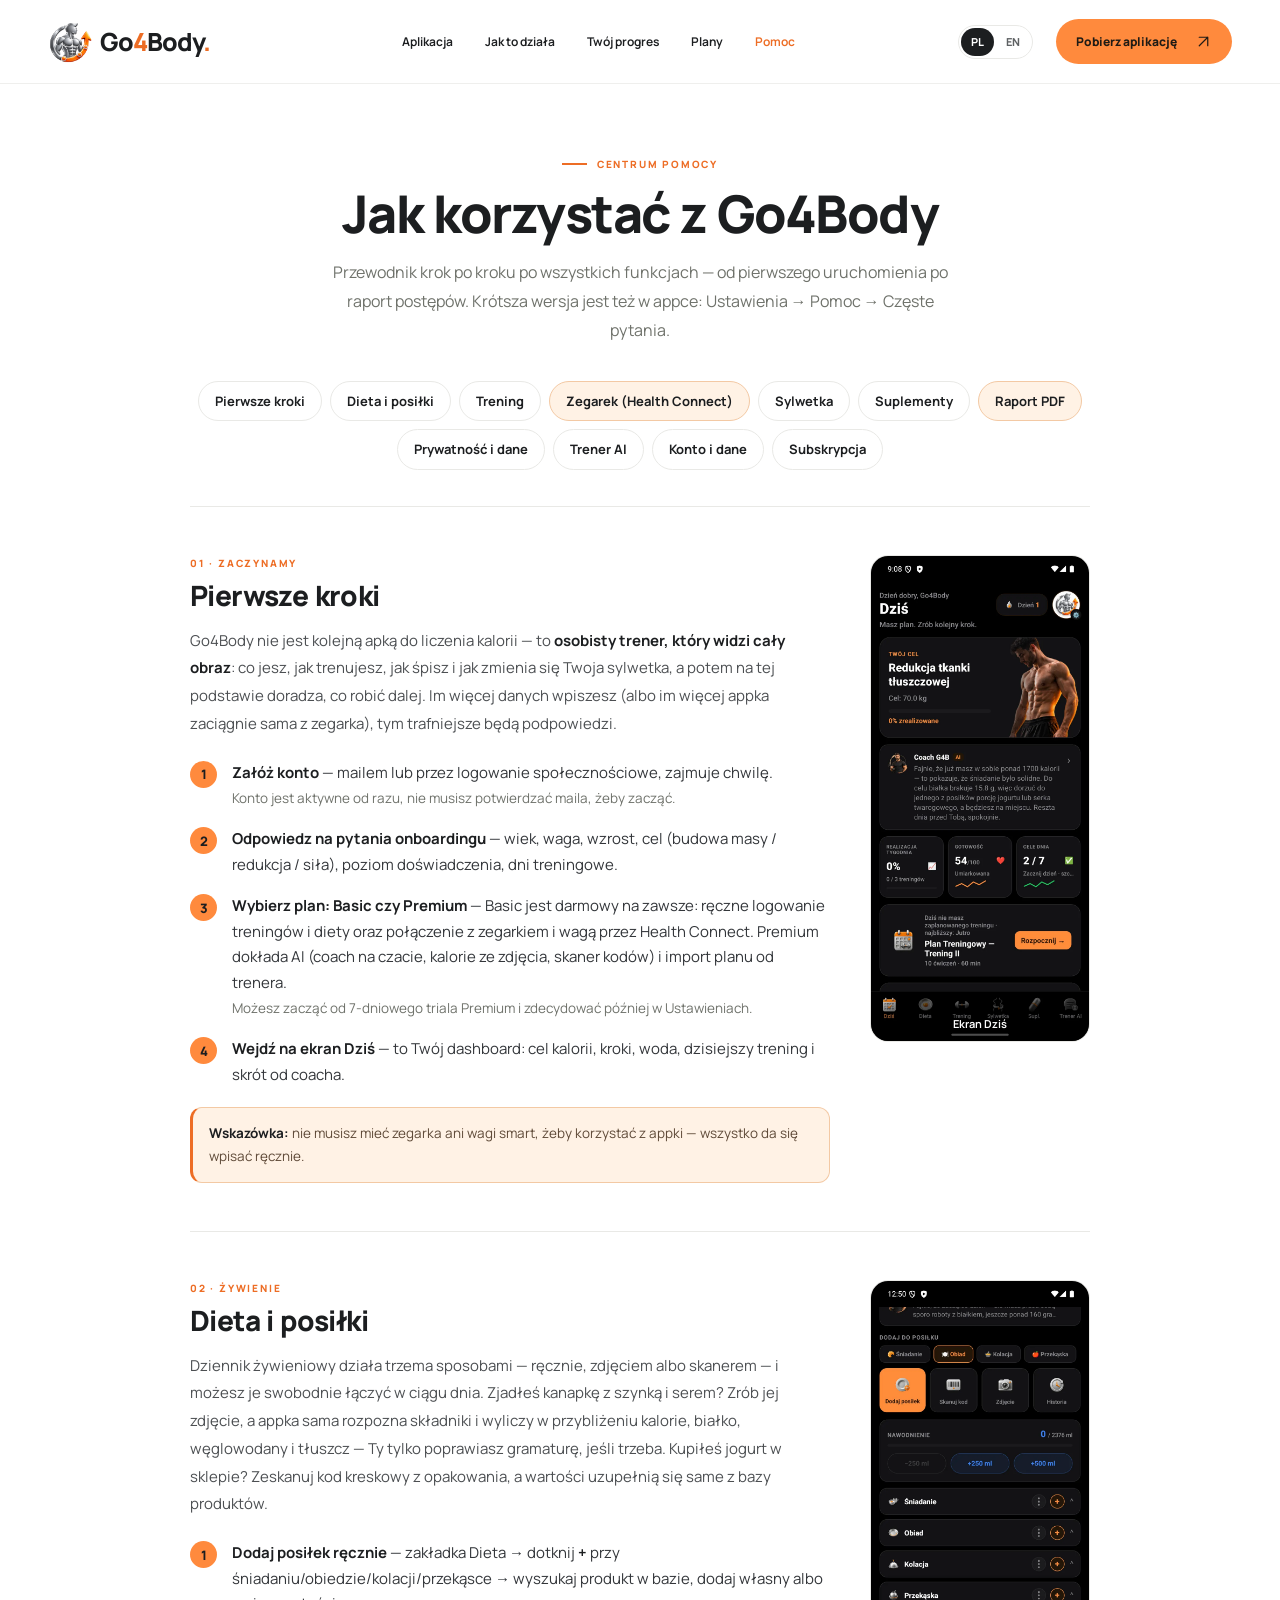
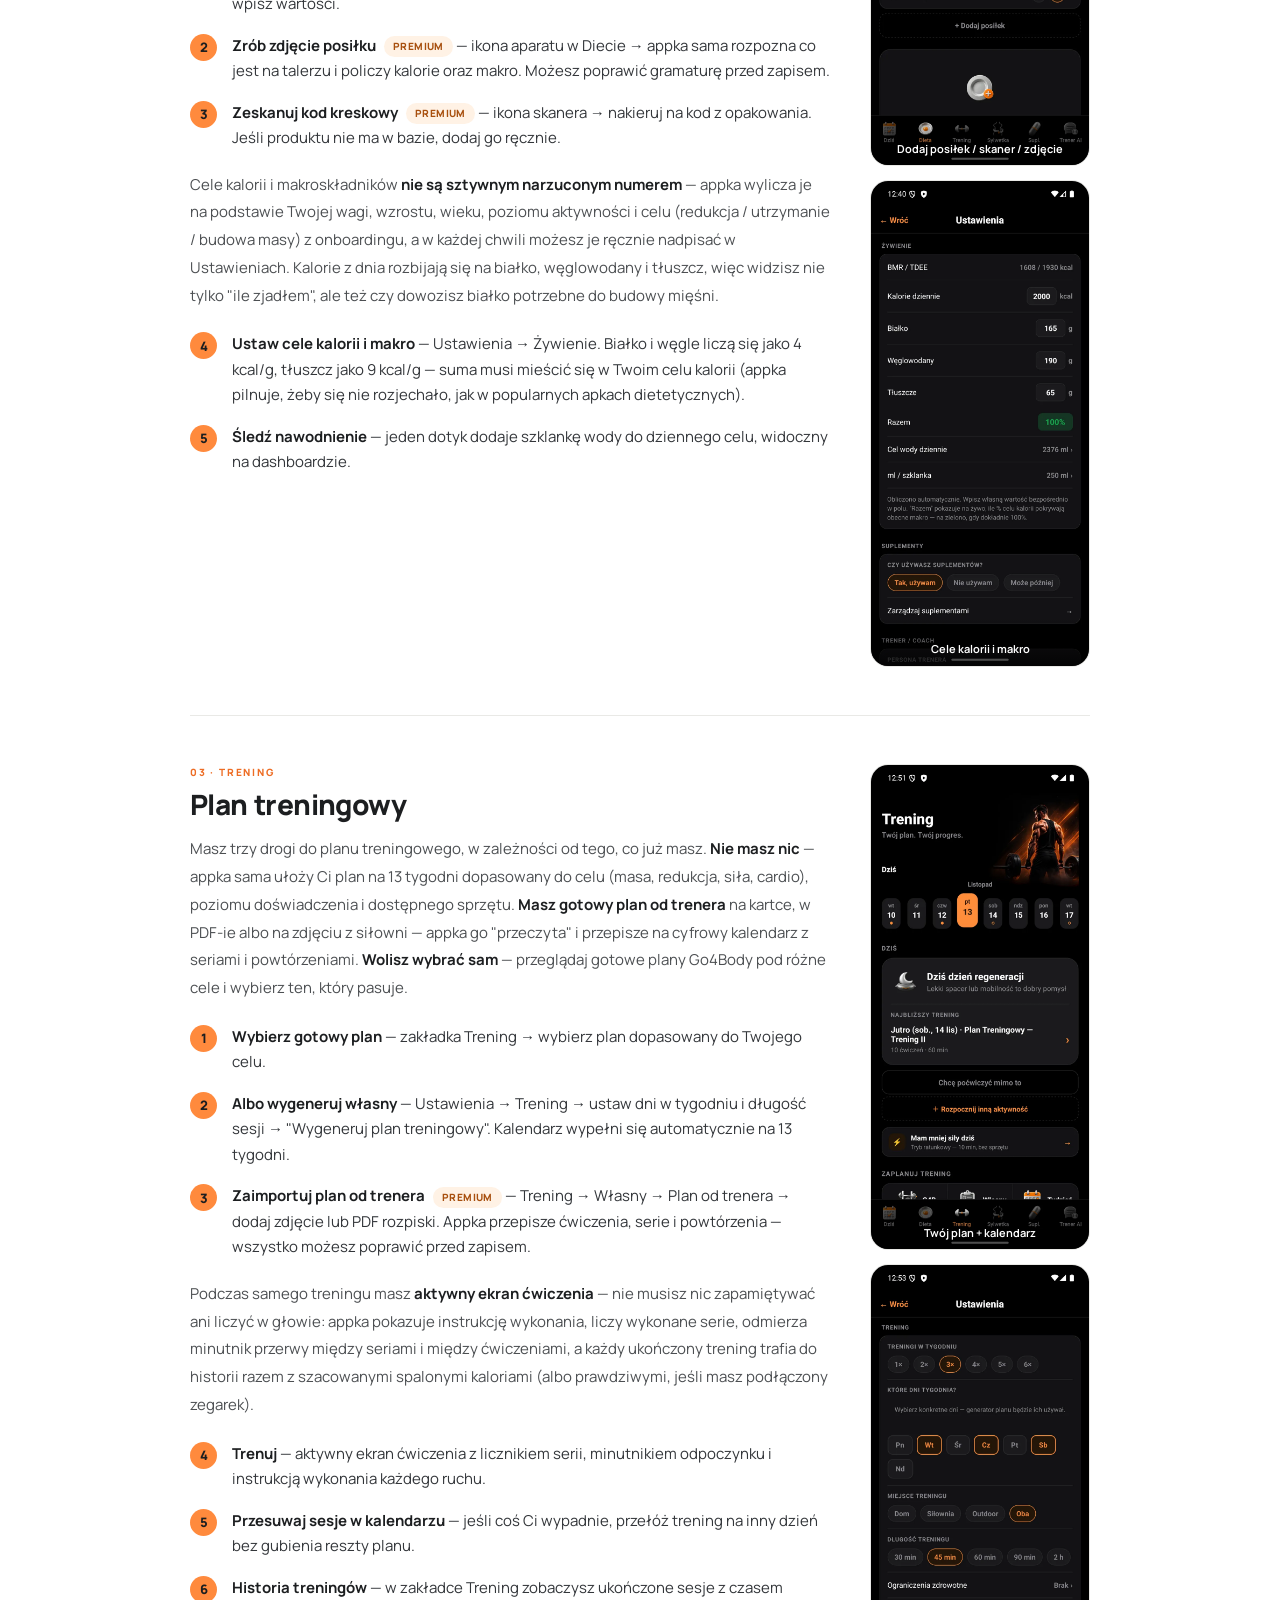
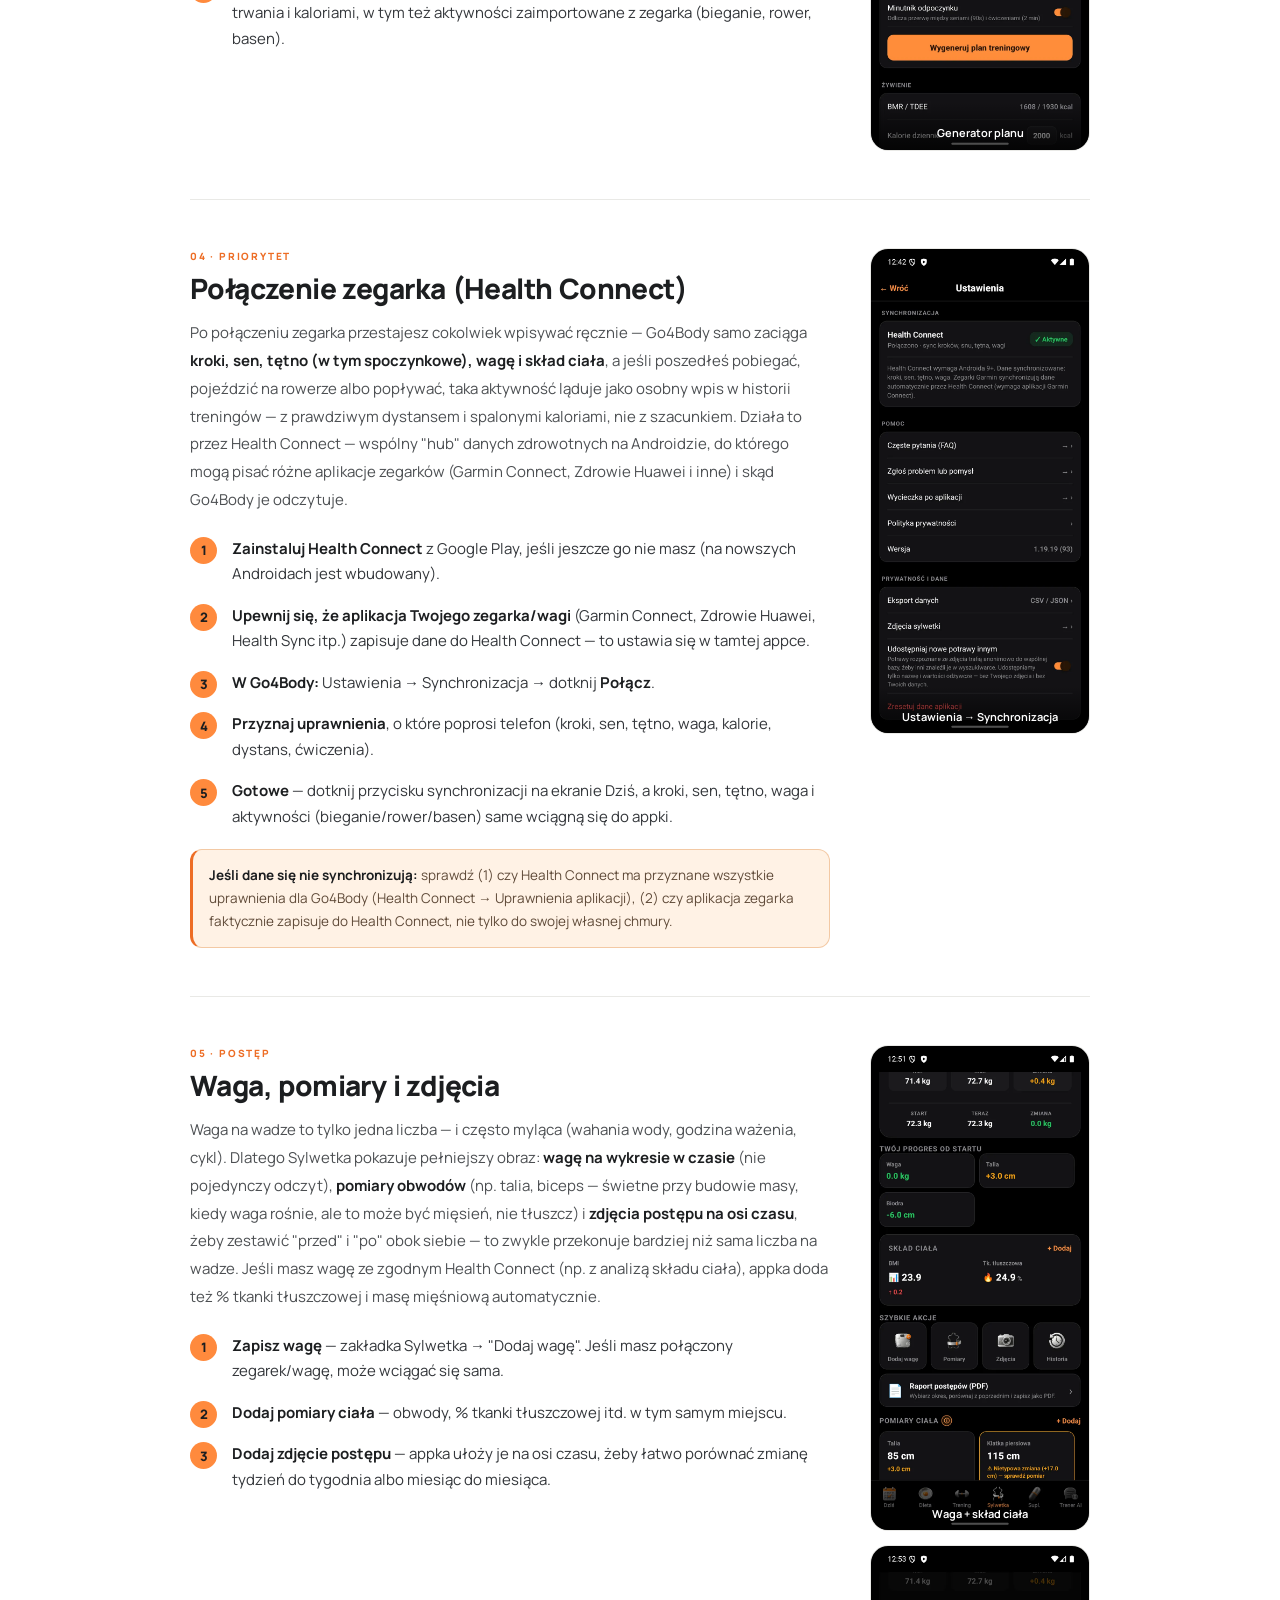
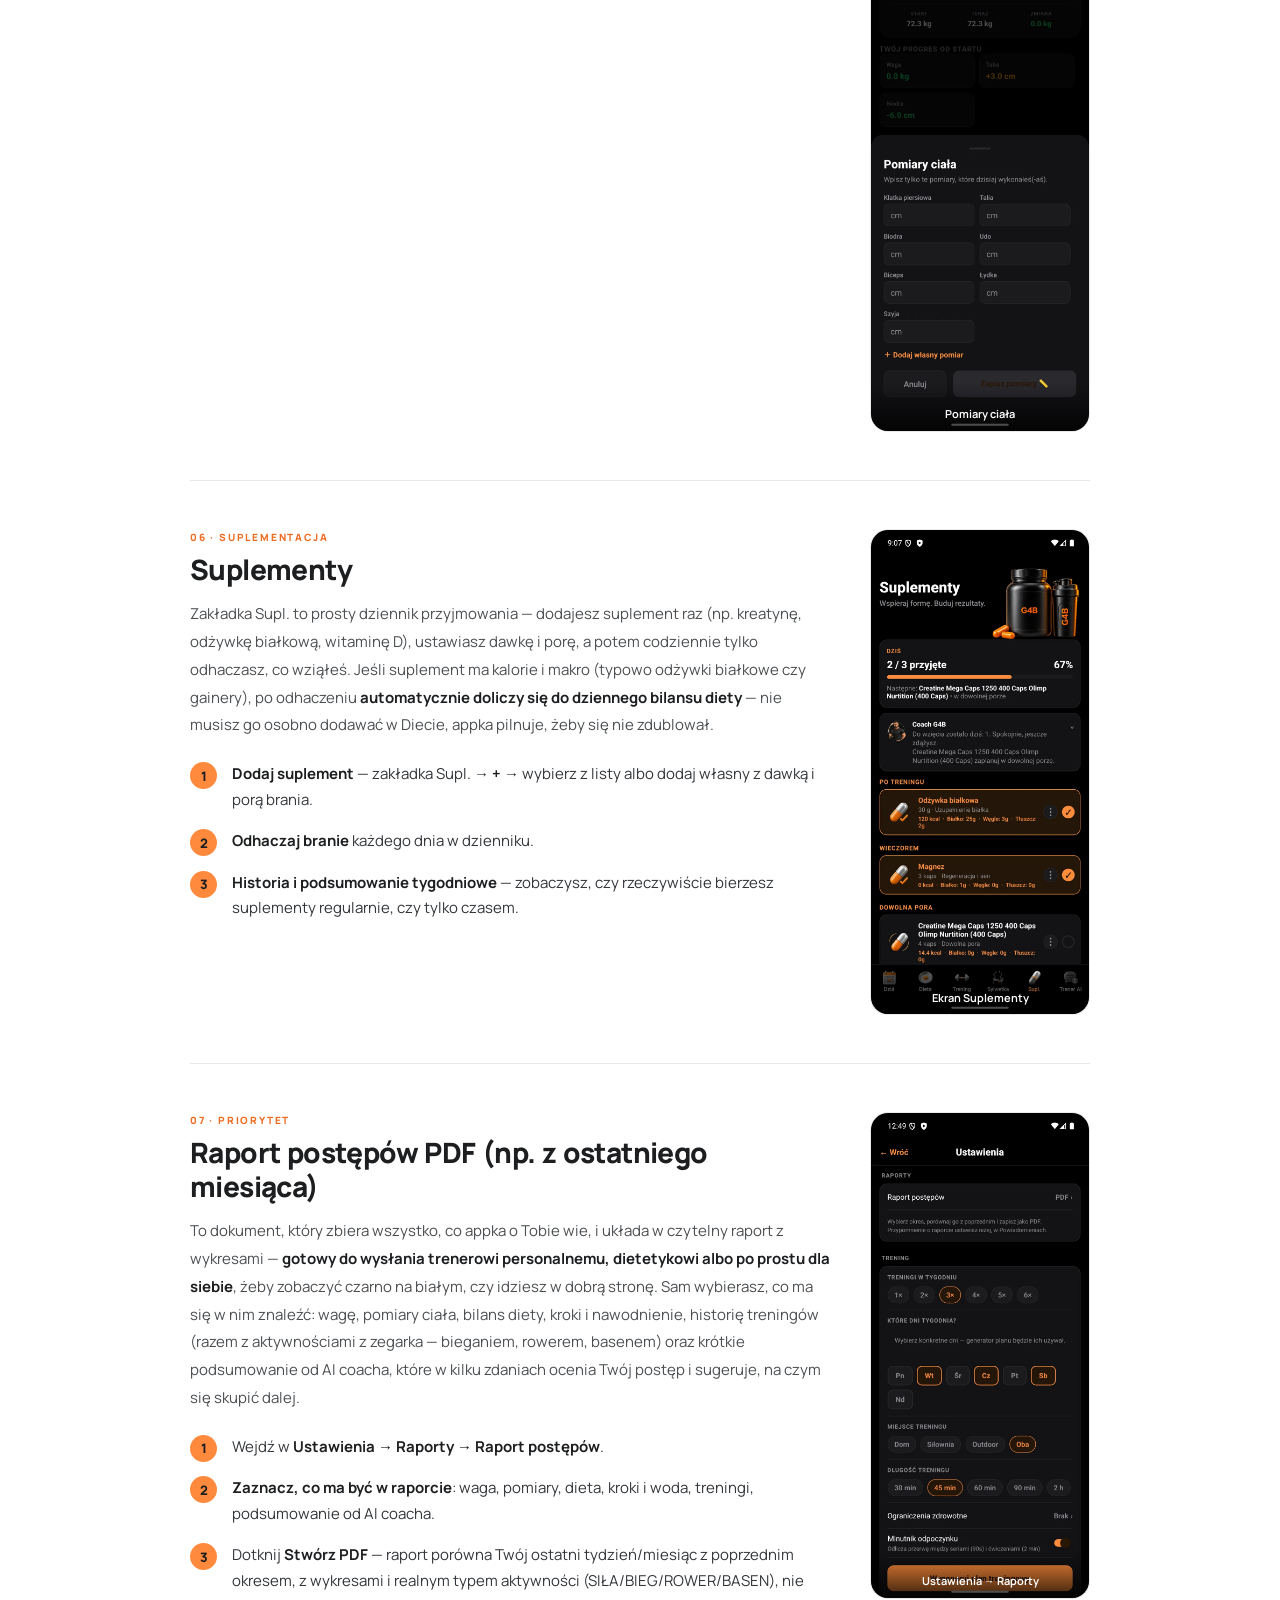
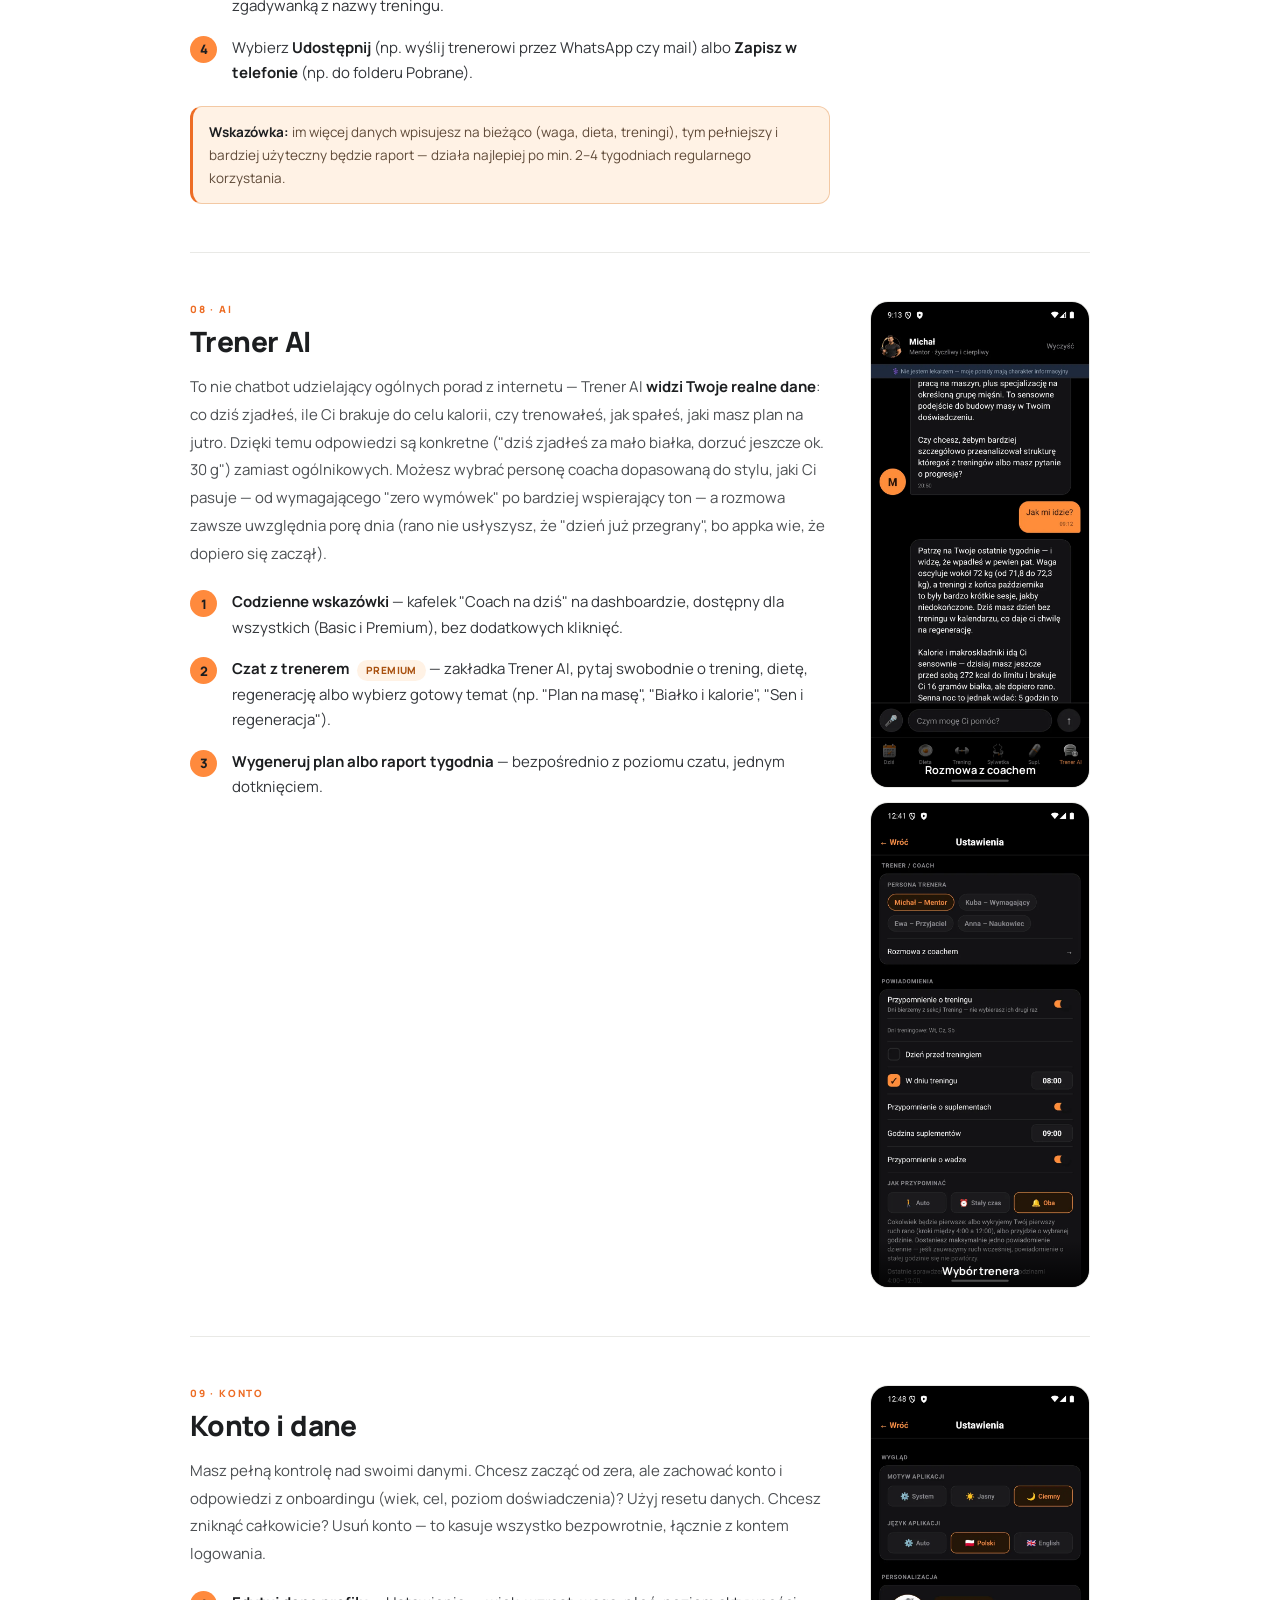
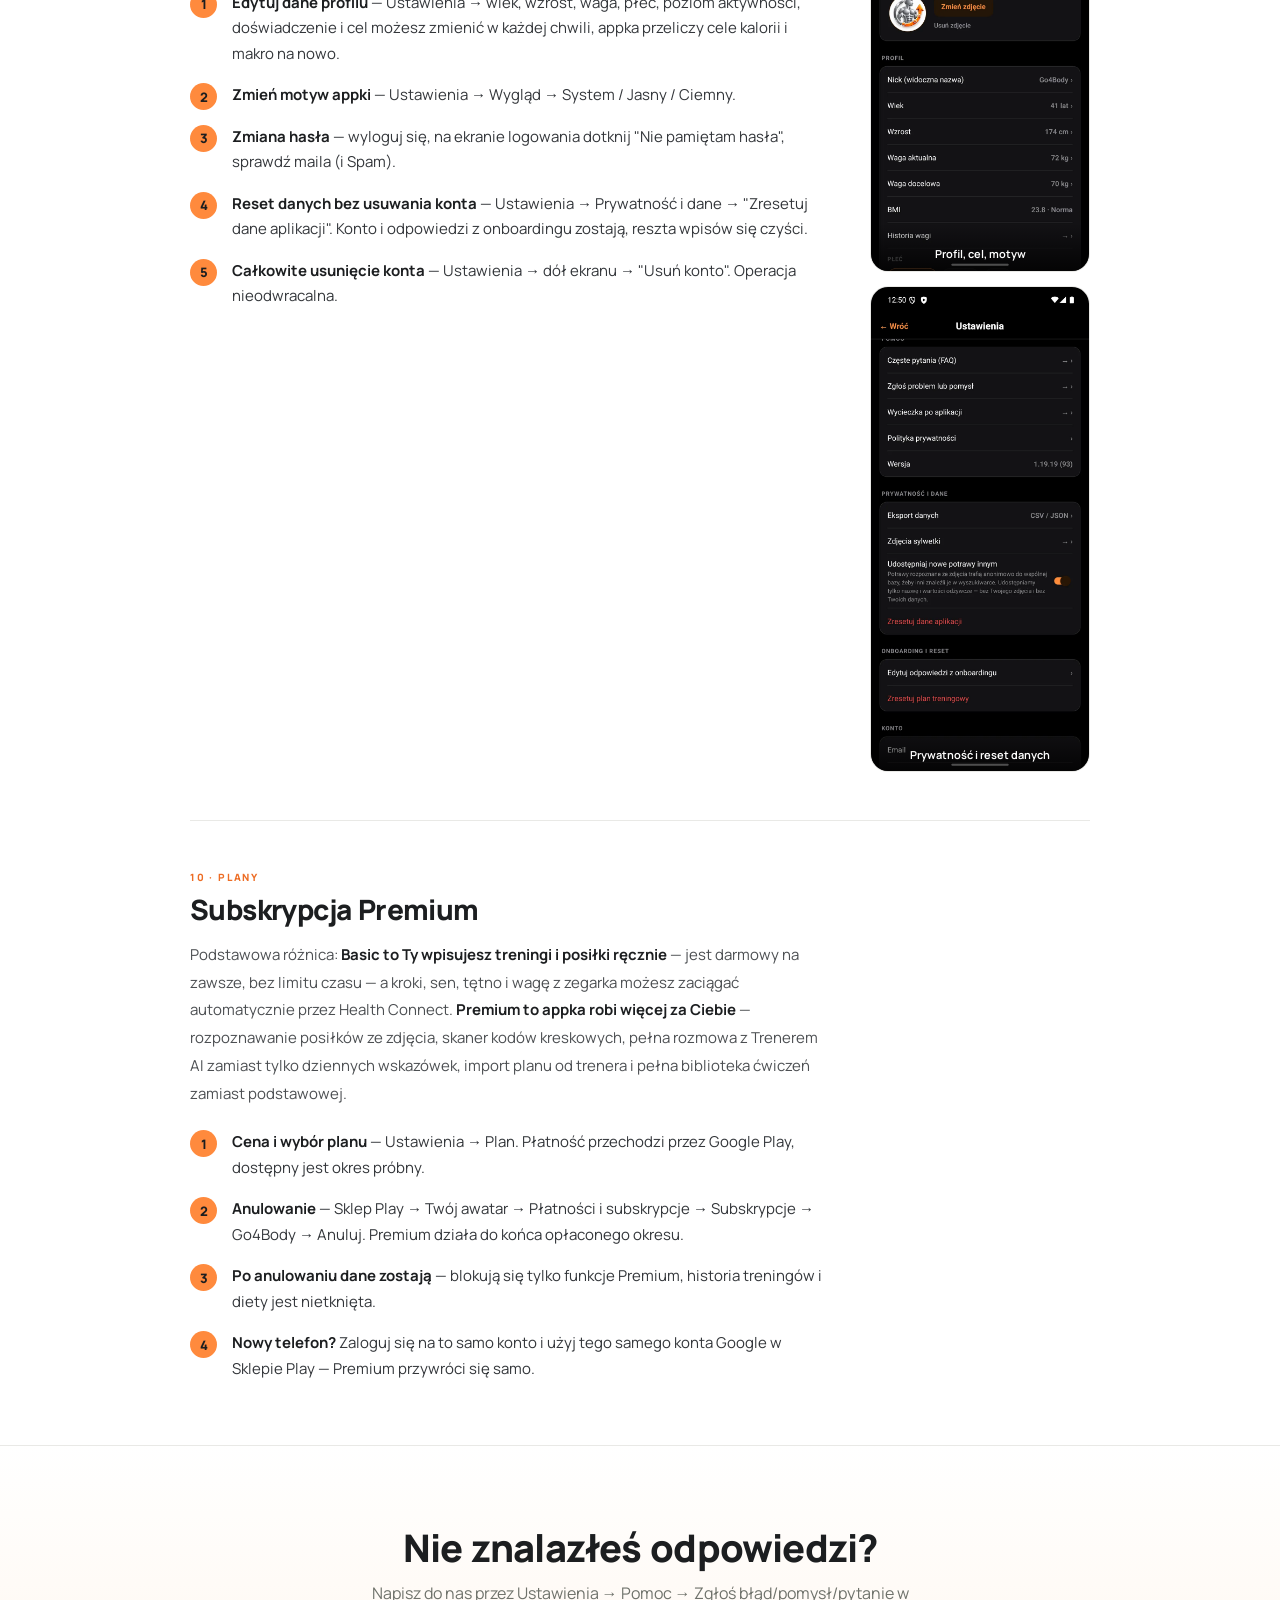
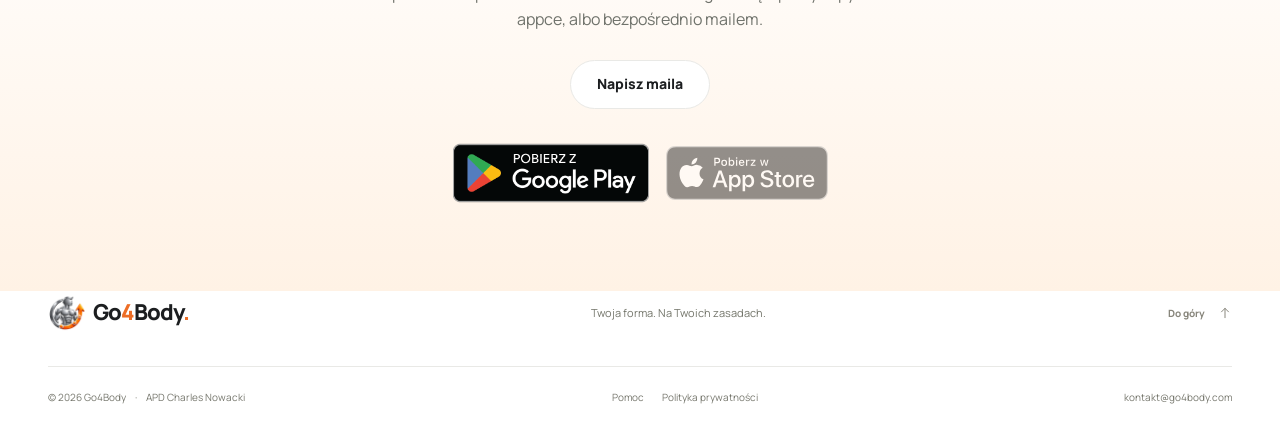
==== commit 003ed04e: "feat(pomoc): nowe zrzuty (build 93, PL+EN), przelacznik PL/EN, tlumaczenie, plakietki sklepow - 14 n" ====
--- a/pomoc.html
+++ b/pomoc.html
@@ -53,7 +53,7 @@
         <a href="pomoc.html" aria-current="page">Pomoc</a>
       </nav>
       <div class="nav-actions">
-        
+        <div class="lang-switch" role="group" aria-label="Język strony"><button type="button" class="lang-btn active" data-lang="pl" aria-pressed="true">PL</button><button type="button" class="lang-btn" data-lang="en" aria-pressed="false">EN</button></div>
         <a class="button button-small" href="index.html#pobierz">Pobierz aplikację <svg class="icon"><use href="#i-arrow-up"/></svg></a>
         <button class="menu-toggle" aria-label="Otwórz menu" aria-expanded="false" aria-controls="mobile-menu">
           <svg class="icon menu-open-icon"><use href="#i-menu"/></svg>
@@ -108,8 +108,8 @@
     </ol>
     <div class="tip-box"><b>Wskazówka:</b> nie musisz mieć zegarka ani wagi smart, żeby korzystać z appki — wszystko da się wpisać ręcznie.</div>
   </div>
-  <div class="guide-thumb" onclick="showPhone('assets/screen_health.jpg')">
-    <img src="assets/screen_health.jpg" alt="Ekran Dziś" />
+  <div class="guide-thumb" onclick="showPhone('assets/pomoc/pomoc-dzis.webp')">
+    <img src="assets/pomoc/pomoc-dzis.webp" data-src-en="assets/pomoc/pomoc-dzis-en.webp" alt="Ekran Dziś" width="810" height="1800" loading="lazy" />
     <div class="thumb-label">Ekran Dziś</div>
   </div>
 </section>
@@ -132,12 +132,12 @@
     </ol>
   </div>
   <div class="guide-thumb-stack">
-    <div class="guide-thumb" onclick="showPhone('assets/pomoc/pomoc-dieta-metody-dodawania.jpg')">
-      <img src="assets/pomoc/pomoc-dieta-metody-dodawania.jpg" alt="Dodaj posiłek / Skanuj kod / Zdjęcie" />
+    <div class="guide-thumb" onclick="showPhone('assets/pomoc/pomoc-dieta-metody.webp')">
+    <img src="assets/pomoc/pomoc-dieta-metody.webp" data-src-en="assets/pomoc/pomoc-dieta-metody-en.webp" alt="Dodaj posiłek / Skanuj kod / Zdjęcie" width="810" height="1800" loading="lazy" />
       <div class="thumb-label">Dodaj posiłek / skaner / zdjęcie</div>
     </div>
-    <div class="guide-thumb" onclick="showPhone('assets/pomoc/pomoc-dieta-cele-kalorie-makro.jpg')">
-      <img src="assets/pomoc/pomoc-dieta-cele-kalorie-makro.jpg" alt="Cele kalorii i makro" />
+    <div class="guide-thumb" onclick="showPhone('assets/pomoc/pomoc-dieta-cele.webp')">
+    <img src="assets/pomoc/pomoc-dieta-cele.webp" data-src-en="assets/pomoc/pomoc-dieta-cele-en.webp" alt="Cele kalorii i makro" width="810" height="1800" loading="lazy" />
       <div class="thumb-label">Cele kalorii i makro</div>
     </div>
   </div>
@@ -152,7 +152,7 @@
     <ol class="guide-steps">
       <li><b>Wybierz gotowy plan</b> — zakładka Trening → wybierz plan dopasowany do Twojego celu.</li>
       <li><b>Albo wygeneruj własny</b> — Ustawienia → Trening → ustaw dni w tygodniu i długość sesji → "Wygeneruj plan treningowy". Kalendarz wypełni się automatycznie na 13 tygodni.</li>
-      <li><b>Zaimportuj plan od trenera</b><span class="badge-premium">Premium</span> — Trening → Import planu → dodaj zdjęcie lub PDF rozpiski. Appka przepisze ćwiczenia, serie i powtórzenia — wszystko możesz poprawić przed zapisem.</li>
+      <li><b>Zaimportuj plan od trenera</b><span class="badge-premium">Premium</span> — Trening → Własny → Plan od trenera → dodaj zdjęcie lub PDF rozpiski. Appka przepisze ćwiczenia, serie i powtórzenia — wszystko możesz poprawić przed zapisem.</li>
     </ol>
     <p class="section-intro" style="margin-top:20px;">Podczas samego treningu masz <b>aktywny ekran ćwiczenia</b> — nie musisz nic zapamiętywać ani liczyć w głowie: appka pokazuje instrukcję wykonania, liczy wykonane serie, odmierza minutnik przerwy między seriami i między ćwiczeniami, a każdy ukończony trening trafia do historii razem z szacowanymi spalonymi kaloriami (albo prawdziwymi, jeśli masz podłączony zegarek).</p>
     <ol class="guide-steps" style="counter-reset: step 3;">
@@ -162,12 +162,12 @@
     </ol>
   </div>
   <div class="guide-thumb-stack">
-    <div class="guide-thumb" onclick="showPhone('assets/pomoc/pomoc-trening-plan-wybrany.jpg')">
-      <img src="assets/pomoc/pomoc-trening-plan-wybrany.jpg" alt="Wybrany plan i ukończony trening" />
+    <div class="guide-thumb" onclick="showPhone('assets/pomoc/pomoc-trening-plan.webp')">
+    <img src="assets/pomoc/pomoc-trening-plan.webp" data-src-en="assets/pomoc/pomoc-trening-plan-en.webp" alt="Wybrany plan i ukończony trening" width="810" height="1800" loading="lazy" />
       <div class="thumb-label">Twój plan + kalendarz</div>
     </div>
-    <div class="guide-thumb" onclick="showPhone('assets/pomoc/pomoc-trening-generator.jpg')">
-      <img src="assets/pomoc/pomoc-trening-generator.jpg" alt="Generator planu treningowego" />
+    <div class="guide-thumb" onclick="showPhone('assets/pomoc/pomoc-trening-generator.webp')">
+    <img src="assets/pomoc/pomoc-trening-generator.webp" data-src-en="assets/pomoc/pomoc-trening-generator-en.webp" alt="Generator planu treningowego" width="810" height="1800" loading="lazy" />
       <div class="thumb-label">Generator planu</div>
     </div>
   </div>
@@ -188,8 +188,8 @@
     </ol>
     <div class="tip-box"><b>Jeśli dane się nie synchronizują:</b> sprawdź (1) czy Health Connect ma przyznane wszystkie uprawnienia dla Go4Body (Health Connect → Uprawnienia aplikacji), (2) czy aplikacja zegarka faktycznie zapisuje do Health Connect, nie tylko do swojej własnej chmury.</div>
   </div>
-  <div class="guide-thumb" onclick="showPhone('assets/pomoc/pomoc-hc-polacz.jpg')">
-    <img src="assets/pomoc/pomoc-hc-polacz.jpg" alt="Przycisk Połącz Health Connect" />
+  <div class="guide-thumb" onclick="showPhone('assets/pomoc/pomoc-hc.webp')">
+    <img src="assets/pomoc/pomoc-hc.webp" data-src-en="assets/pomoc/pomoc-hc-en.webp" alt="Synchronizacja z Health Connect w Ustawieniach" width="810" height="1800" loading="lazy" />
     <div class="thumb-label">Ustawienia → Synchronizacja</div>
   </div>
 </section>
@@ -207,12 +207,12 @@
     </ol>
   </div>
   <div class="guide-thumb-stack">
-    <div class="guide-thumb" onclick="showPhone('assets/pomoc/pomoc-sylwetka-przyciski.jpg')">
-      <img src="assets/pomoc/pomoc-sylwetka-przyciski.jpg" alt="Waga, skład ciała i przyciski Sylwetki" />
+    <div class="guide-thumb" onclick="showPhone('assets/pomoc/pomoc-sylwetka-przyciski.webp')">
+    <img src="assets/pomoc/pomoc-sylwetka-przyciski.webp" data-src-en="assets/pomoc/pomoc-sylwetka-przyciski-en.webp" alt="Waga, skład ciała i przyciski Sylwetki" width="810" height="1800" loading="lazy" />
       <div class="thumb-label">Waga + skład ciała</div>
     </div>
-    <div class="guide-thumb" onclick="showPhone('assets/pomoc/pomoc-sylwetka-pomiary-modal.jpg')">
-      <img src="assets/pomoc/pomoc-sylwetka-pomiary-modal.jpg" alt="Formularz pomiarów ciała" />
+    <div class="guide-thumb" onclick="showPhone('assets/pomoc/pomoc-sylwetka-pomiary.webp')">
+    <img src="assets/pomoc/pomoc-sylwetka-pomiary.webp" data-src-en="assets/pomoc/pomoc-sylwetka-pomiary-en.webp" alt="Formularz pomiarów ciała" width="810" height="1800" loading="lazy" />
       <div class="thumb-label">Pomiary ciała</div>
     </div>
   </div>
@@ -230,8 +230,8 @@
       <li><b>Historia i podsumowanie tygodniowe</b> — zobaczysz, czy rzeczywiście bierzesz suplementy regularnie, czy tylko czasem.</li>
     </ol>
   </div>
-  <div class="guide-thumb" onclick="showPhone('assets/pomoc/pomoc-suplementy-lista.jpg')">
-    <img src="assets/pomoc/pomoc-suplementy-lista.jpg" alt="Lista suplementów z odhaczaniem" />
+  <div class="guide-thumb" onclick="showPhone('assets/pomoc/pomoc-suplementy.webp')">
+    <img src="assets/pomoc/pomoc-suplementy.webp" data-src-en="assets/pomoc/pomoc-suplementy-en.webp" alt="Lista suplementów z odhaczaniem" width="810" height="1800" loading="lazy" />
     <div class="thumb-label">Ekran Suplementy</div>
   </div>
 </section>
@@ -243,16 +243,16 @@
     <h2>Raport postępów PDF (np. z ostatniego miesiąca)</h2>
     <p class="section-intro">To dokument, który zbiera wszystko, co appka o Tobie wie, i układa w czytelny raport z wykresami — <b>gotowy do wysłania trenerowi personalnemu, dietetykowi albo po prostu dla siebie</b>, żeby zobaczyć czarno na białym, czy idziesz w dobrą stronę. Sam wybierasz, co ma się w nim znaleźć: wagę, pomiary ciała, bilans diety, kroki i nawodnienie, historię treningów (razem z aktywnościami z zegarka — bieganiem, rowerem, basenem) oraz krótkie podsumowanie od AI coacha, które w kilku zdaniach ocenia Twój postęp i sugeruje, na czym się skupić dalej.</p>
     <ol class="guide-steps">
-      <li>Wejdź w <b>Ustawienia → Prywatność i dane → Raport postępów</b>.</li>
+      <li>Wejdź w <b>Ustawienia → Raporty → Raport postępów</b>.</li>
       <li><b>Zaznacz, co ma być w raporcie</b>: waga, pomiary, dieta, kroki i woda, treningi, podsumowanie od AI coacha.</li>
       <li>Dotknij <b>Stwórz PDF</b> — raport porówna Twój ostatni tydzień/miesiąc z poprzednim okresem, z wykresami i realnym typem aktywności (SIŁA/BIEG/ROWER/BASEN), nie zgadywanką z nazwy treningu.</li>
       <li>Wybierz <b>Udostępnij</b> (np. wyślij trenerowi przez WhatsApp czy mail) albo <b>Zapisz w telefonie</b> (np. do folderu Pobrane).</li>
     </ol>
     <div class="tip-box"><b>Wskazówka:</b> im więcej danych wpisujesz na bieżąco (waga, dieta, treningi), tym pełniejszy i bardziej użyteczny będzie raport — działa najlepiej po min. 2–4 tygodniach regularnego korzystania.</div>
   </div>
-  <div class="guide-thumb" onclick="showPhone('assets/pomoc/pomoc-ustawienia-konto-i-dane.jpg')">
-    <img src="assets/pomoc/pomoc-ustawienia-konto-i-dane.jpg" alt="Wejście do raportu postępów PDF" />
-    <div class="thumb-label">Ustawienia → Raport postępów</div>
+  <div class="guide-thumb" onclick="showPhone('assets/pomoc/pomoc-ustawienia-raport.webp')">
+    <img src="assets/pomoc/pomoc-ustawienia-raport.webp" data-src-en="assets/pomoc/pomoc-ustawienia-raport-en.webp" alt="Wejście do raportu postępów PDF" width="810" height="1800" loading="lazy" />
+    <div class="thumb-label">Ustawienia → Raporty</div>
   </div>
 </section>
 
@@ -269,13 +269,13 @@
     </ol>
   </div>
   <div class="guide-thumb-stack">
-    <div class="guide-thumb" onclick="showPhone('assets/pomoc/pomoc-coach-rozmowa.jpg')">
-      <img src="assets/pomoc/pomoc-coach-rozmowa.jpg" alt="Prawdziwa rozmowa z Trenerem AI" />
+    <div class="guide-thumb" onclick="showPhone('assets/pomoc/pomoc-coach-rozmowa.webp')">
+    <img src="assets/pomoc/pomoc-coach-rozmowa.webp" data-src-en="assets/pomoc/pomoc-coach-rozmowa-en.webp" alt="Prawdziwa rozmowa z Trenerem AI" width="810" height="1800" loading="lazy" />
       <div class="thumb-label">Rozmowa z coachem</div>
     </div>
-    <div class="guide-thumb" onclick="showPhone('assets/screen_coach.jpg')">
-      <img src="assets/screen_coach.jpg" alt="Ekran Trener AI z tematami" />
-      <div class="thumb-label">Gotowe tematy</div>
+    <div class="guide-thumb" onclick="showPhone('assets/pomoc/pomoc-coach-wybor.webp')">
+    <img src="assets/pomoc/pomoc-coach-wybor.webp" data-src-en="assets/pomoc/pomoc-coach-wybor-en.webp" alt="Wybór trenera w Ustawieniach" width="810" height="1800" loading="lazy" />
+      <div class="thumb-label">Wybór trenera</div>
     </div>
   </div>
 </section>
@@ -288,20 +288,20 @@
     <p class="section-intro">Masz pełną kontrolę nad swoimi danymi. Chcesz zacząć od zera, ale zachować konto i odpowiedzi z onboardingu (wiek, cel, poziom doświadczenia)? Użyj resetu danych. Chcesz zniknąć całkowicie? Usuń konto — to kasuje wszystko bezpowrotnie, łącznie z kontem logowania.</p>
     <ol class="guide-steps">
       <li><b>Edytuj dane profilu</b> — Ustawienia → wiek, wzrost, waga, płeć, poziom aktywności, doświadczenie i cel możesz zmienić w każdej chwili, appka przeliczy cele kalorii i makro na nowo.</li>
-      <li><b>Zmień motyw appki</b> — Ustawienia → Wygląd → Auto / Light / Dark.</li>
+      <li><b>Zmień motyw appki</b> — Ustawienia → Wygląd → System / Jasny / Ciemny.</li>
       <li><b>Zmiana hasła</b> — wyloguj się, na ekranie logowania dotknij "Nie pamiętam hasła", sprawdź maila (i Spam).</li>
       <li><b>Reset danych bez usuwania konta</b> — Ustawienia → Prywatność i dane → "Zresetuj dane aplikacji". Konto i odpowiedzi z onboardingu zostają, reszta wpisów się czyści.</li>
       <li><b>Całkowite usunięcie konta</b> — Ustawienia → dół ekranu → "Usuń konto". Operacja nieodwracalna.</li>
     </ol>
   </div>
   <div class="guide-thumb-stack">
-    <div class="guide-thumb" onclick="showPhone('assets/pomoc/pomoc-ustawienia-profil-cel.jpg')">
-      <img src="assets/pomoc/pomoc-ustawienia-profil-cel.jpg" alt="Profil, cel i motyw w Ustawieniach" />
+    <div class="guide-thumb" onclick="showPhone('assets/pomoc/pomoc-ustawienia-profil.webp')">
+    <img src="assets/pomoc/pomoc-ustawienia-profil.webp" data-src-en="assets/pomoc/pomoc-ustawienia-profil-en.webp" alt="Profil, cel i motyw w Ustawieniach" width="810" height="1800" loading="lazy" />
       <div class="thumb-label">Profil, cel, motyw</div>
     </div>
-    <div class="guide-thumb" onclick="showPhone('assets/pomoc/pomoc-ustawienia-konto-i-dane.jpg')">
-      <img src="assets/pomoc/pomoc-ustawienia-konto-i-dane.jpg" alt="Ustawienia konta i danych" />
-      <div class="thumb-label">Konto, reset, usuń konto</div>
+    <div class="guide-thumb" onclick="showPhone('assets/pomoc/pomoc-ustawienia-konto-dane.webp')">
+    <img src="assets/pomoc/pomoc-ustawienia-konto-dane.webp" data-src-en="assets/pomoc/pomoc-ustawienia-konto-dane-en.webp" alt="Ustawienia konta i danych" width="810" height="1800" loading="lazy" />
+      <div class="thumb-label">Prywatność i reset danych</div>
     </div>
   </div>
 </section>
@@ -339,7 +339,10 @@
   <p>Napisz do nas przez Ustawienia → Pomoc → Zgłoś błąd/pomysł/pytanie w appce, albo bezpośrednio mailem.</p>
   <div style="display:flex; gap:12px; justify-content:center; flex-wrap:wrap;">
     <a href="mailto:rodo@go4body.com" class="btn-secondary">Napisz maila</a>
-    <a href="https://play.google.com/store/apps/details?id=com.go4body.app" class="btn-primary">Pobierz Go4Body</a>
+  </div>
+  <div class="cta-stores" style="display:flex; gap:17px; justify-content:center; align-items:center; flex-wrap:wrap; margin-top:26px;">
+    <a class="play-badge" style="margin-left:0" href="https://play.google.com/store/apps/details?id=com.go4body.app" target="_blank" rel="noopener noreferrer" aria-label="Pobierz Go4Body z Google Play — otwiera nową kartę"><img src="assets/google-play.png" alt="Pobierz z Google Play" width="196" height="76" loading="lazy"></a>
+    <span class="store-soon" tabindex="0" role="img" aria-label="Pobierz z App Store — w planach" data-tip="App Store — w planach"><img src="assets/app-store-pl.svg" alt="" width="162" height="54" loading="lazy"></span>
   </div>
 </div>
 
@@ -355,7 +358,7 @@
     const overlay = document.getElementById('phoneOverlay');
     const img = document.getElementById('phoneImg');
     lastFocus = document.activeElement;
-    img.src = src;
+    img.src = (window.g4bLang && window.g4bLang() === 'en') ? src.replace(/\.webp$/, '-en.webp') : src;
     overlay.classList.add('active');
     document.body.style.overflow = 'hidden';
     var close = overlay.querySelector('.phone-close');
@@ -384,14 +387,303 @@
   (function () {
     var t = document.querySelector('.menu-toggle'), m = document.querySelector('#mobile-menu');
     if (!t || !m) return;
-    function close() { t.setAttribute('aria-expanded', 'false'); t.setAttribute('aria-label', 'Otwórz menu'); m.hidden = true; }
+    function close() { t.setAttribute('aria-expanded', 'false'); t.setAttribute('aria-label', window.g4bT('Otwórz menu')); m.hidden = true; }
     t.addEventListener('click', function () {
       var o = t.getAttribute('aria-expanded') !== 'true';
-      t.setAttribute('aria-expanded', String(o)); t.setAttribute('aria-label', o ? 'Zamknij menu' : 'Otwórz menu'); m.hidden = !o;
+      t.setAttribute('aria-expanded', String(o)); t.setAttribute('aria-label', window.g4bT(o ? 'Zamknij menu' : 'Otwórz menu')); m.hidden = !o;
     });
     m.querySelectorAll('a').forEach(function (a) { a.addEventListener('click', close); });
     document.addEventListener('keydown', function (e) { if (e.key === 'Escape' && !m.hidden) { close(); t.focus(); } });
   })();
 </script>
+<script>
+  // PL/EN: ten sam przełącznik i ten sam zapamiętany wybór (g4b_lang) co na stronie głównej.
+  (function () {
+    var EN = {
+ "Go4Body — Centrum Pomocy": "Go4Body — Help Center",
+ "Aplikacja": "App",
+ "Jak to działa": "How it works",
+ "Twój progres": "Your progress",
+ "Plany": "Plans",
+ "Pomoc": "Help",
+ "Pobierz aplikację": "Get the app",
+ "Pobierz Go4Body": "Get Go4Body",
+ "Centrum Pomocy": "Help Center",
+ "Jak korzystać z Go4Body": "How to use Go4Body",
+ "Przewodnik krok po kroku po wszystkich funkcjach — od pierwszego uruchomienia po raport postępów. Krótsza wersja jest też w appce: Ustawienia → Pomoc → Częste pytania.": "A step-by-step guide to every feature — from first launch to the progress report. A shorter version is also in the app: Settings → Help → FAQ.",
+ "Pierwsze kroki": "Getting started",
+ "Dieta i posiłki": "Diet and meals",
+ "Trening": "Training",
+ "Zegarek (Health Connect)": "Watch (Health Connect)",
+ "Sylwetka": "Body",
+ "Suplementy": "Supplements",
+ "Raport PDF": "PDF report",
+ "Prywatność i dane": "Privacy and data",
+ "Trener AI": "AI Coach",
+ "Konto i dane": "Account and data",
+ "Subskrypcja": "Subscription",
+ "01 · Zaczynamy": "01 · Let's start",
+ "Go4Body nie jest kolejną apką do liczenia kalorii — to": "Go4Body is not just another calorie-counting app — it is a",
+ "osobisty trener, który widzi cały obraz": "personal coach that sees the whole picture",
+ ": co jesz, jak trenujesz, jak śpisz i jak zmienia się Twoja sylwetka, a potem na tej podstawie doradza, co robić dalej. Im więcej danych wpiszesz (albo im więcej appka zaciągnie sama z zegarka), tym trafniejsze będą podpowiedzi.": ": what you eat, how you train, how you sleep and how your body is changing — and then it advises you on what to do next. The more data you enter (or the more the app pulls in by itself from your watch), the more accurate its suggestions will be.",
+ "Załóż konto": "Create an account",
+ "— mailem lub przez logowanie społecznościowe, zajmuje chwilę.": "— with your email or a social login, it takes a moment.",
+ "Konto jest aktywne od razu, nie musisz potwierdzać maila, żeby zacząć.": "The account is active right away, you do not need to confirm your email to get started.",
+ "Odpowiedz na pytania onboardingu": "Answer the onboarding questions",
+ "— wiek, waga, wzrost, cel (budowa masy / redukcja / siła), poziom doświadczenia, dni treningowe.": "— age, weight, height, goal (build muscle / lose fat / strength), experience level, training days.",
+ "Wybierz plan: Basic czy Premium": "Choose a plan: Basic or Premium",
+ "— Basic jest darmowy na zawsze: ręczne logowanie treningów i diety oraz połączenie z zegarkiem i wagą przez Health Connect. Premium dokłada AI (coach na czacie, kalorie ze zdjęcia, skaner kodów) i import planu od trenera.": "— Basic is free forever: manual logging of workouts and diet, plus a connection to your watch and scale through Health Connect. Premium adds AI (chat coach, calories from a photo, barcode scanner) and importing a plan from your trainer.",
+ "Możesz zacząć od 7-dniowego triala Premium i zdecydować później w Ustawieniach.": "You can start with a 7-day Premium trial and decide later in Settings.",
+ "Wejdź na ekran Dziś": "Open the Today screen",
+ "— to Twój dashboard: cel kalorii, kroki, woda, dzisiejszy trening i skrót od coacha.": "— this is your dashboard: calorie goal, steps, water, today's workout and a shortcut from your coach.",
+ "Wskazówka:": "Tip:",
+ "nie musisz mieć zegarka ani wagi smart, żeby korzystać z appki — wszystko da się wpisać ręcznie.": "you do not need a watch or a smart scale to use the app — everything can be entered by hand.",
+ "Ekran Dziś": "Today screen",
+ "02 · Żywienie": "02 · Nutrition",
+ "Dziennik żywieniowy działa trzema sposobami — ręcznie, zdjęciem albo skanerem — i możesz je swobodnie łączyć w ciągu dnia. Zjadłeś kanapkę z szynką i serem? Zrób jej zdjęcie, a appka sama rozpozna składniki i wyliczy w przybliżeniu kalorie, białko, węglowodany i tłuszcz — Ty tylko poprawiasz gramaturę, jeśli trzeba. Kupiłeś jogurt w sklepie? Zeskanuj kod kreskowy z opakowania, a wartości uzupełnią się same z bazy produktów.": "The food diary works in three ways — manually, by photo or by scanner — and you can mix them freely during the day. Had a ham and cheese sandwich? Take a photo and the app will recognise the ingredients and roughly work out the calories, protein, carbs and fat — you only correct the weight if needed. Bought a yoghurt at the shop? Scan the barcode on the pack and the values fill in on their own from the product database.",
+ "Dodaj posiłek ręcznie": "Add a meal manually",
+ "— zakładka Dieta → dotknij": "— Diet tab → tap",
+ "przy śniadaniu/obiedzie/kolacji/przekąsce → wyszukaj produkt w bazie, dodaj własny albo wpisz wartości.": "next to breakfast/lunch/dinner/snack → search for a product in the database, add your own or enter the values.",
+ "Zrób zdjęcie posiłku": "Take a photo of your meal",
+ "Premium": "Premium",
+ "— ikona aparatu w Diecie → appka sama rozpozna co jest na talerzu i policzy kalorie oraz makro. Możesz poprawić gramaturę przed zapisem.": "— camera icon in Diet → the app recognises what is on your plate and counts the calories and macros. You can correct the weight before saving.",
+ "Zeskanuj kod kreskowy": "Scan a barcode",
+ "— ikona skanera → nakieruj na kod z opakowania. Jeśli produktu nie ma w bazie, dodaj go ręcznie.": "— scanner icon → point it at the code on the packaging. If the product is not in the database, add it manually.",
+ "Cele kalorii i makroskładników": "Calorie and macro goals",
+ "nie są sztywnym narzuconym numerem": "are not a rigid number imposed on you",
+ "— appka wylicza je na podstawie Twojej wagi, wzrostu, wieku, poziomu aktywności i celu (redukcja / utrzymanie / budowa masy) z onboardingu, a w każdej chwili możesz je ręcznie nadpisać w Ustawieniach. Kalorie z dnia rozbijają się na białko, węglowodany i tłuszcz, więc widzisz nie tylko \"ile zjadłem\", ale też czy dowozisz białko potrzebne do budowy mięśni.": "— the app calculates them from your weight, height, age, activity level and goal (lose fat / maintain / build muscle) from onboarding, and you can override them manually in Settings at any time. The day's calories are split into protein, carbs and fat, so you see not only \"how much I ate\" but also whether you are getting the protein you need to build muscle.",
+ "Ustaw cele kalorii i makro": "Set your calorie and macro goals",
+ "— Ustawienia → Żywienie. Białko i węgle liczą się jako 4 kcal/g, tłuszcz jako 9 kcal/g — suma musi mieścić się w Twoim celu kalorii (appka pilnuje, żeby się nie rozjechało, jak w popularnych apkach dietetycznych).": "— Settings → Nutrition. Protein and carbs count as 4 kcal/g, fat as 9 kcal/g — the total must fit within your calorie goal (the app makes sure it does not drift apart, like in popular diet apps).",
+ "Śledź nawodnienie": "Track your hydration",
+ "— jeden dotyk dodaje szklankę wody do dziennego celu, widoczny na dashboardzie.": "— one tap adds a glass of water to your daily goal, visible on the dashboard.",
+ "Dodaj posiłek / skaner / zdjęcie": "Add meal / scanner / photo",
+ "Cele kalorii i makro": "Calorie and macro goals",
+ "03 · Trening": "03 · Training",
+ "Plan treningowy": "Training plan",
+ "Masz trzy drogi do planu treningowego, w zależności od tego, co już masz.": "You have three ways to get a training plan, depending on what you already have.",
+ "Nie masz nic": "You have nothing",
+ "— appka sama ułoży Ci plan na 13 tygodni dopasowany do celu (masa, redukcja, siła, cardio), poziomu doświadczenia i dostępnego sprzętu.": "— the app builds you a 13-week plan matched to your goal (muscle, fat loss, strength, cardio), experience level and available equipment.",
+ "Masz gotowy plan od trenera": "You already have a plan from your trainer",
+ "na kartce, w PDF-ie albo na zdjęciu z siłowni — appka go \"przeczyta\" i przepisze na cyfrowy kalendarz z seriami i powtórzeniami.": "on paper, as a PDF or as a photo from the gym — the app will \"read\" it and turn it into a digital calendar with sets and reps.",
+ "Wolisz wybrać sam": "You prefer to choose yourself",
+ "— przeglądaj gotowe plany Go4Body pod różne cele i wybierz ten, który pasuje.": "— browse ready-made Go4Body plans for different goals and pick the one that suits you.",
+ "Wybierz gotowy plan": "Pick a ready-made plan",
+ "— zakładka Trening → wybierz plan dopasowany do Twojego celu.": "— Training tab → choose a plan that matches your goal.",
+ "Albo wygeneruj własny": "Or generate your own",
+ "— Ustawienia → Trening → ustaw dni w tygodniu i długość sesji → \"Wygeneruj plan treningowy\". Kalendarz wypełni się automatycznie na 13 tygodni.": "— Settings → Training → set the days of the week and session length → \"Generate training plan\". The calendar fills in automatically for 13 weeks.",
+ "Zaimportuj plan od trenera": "Import a plan from your trainer",
+ "— Trening → Własny → Plan od trenera → dodaj zdjęcie lub PDF rozpiski. Appka przepisze ćwiczenia, serie i powtórzenia — wszystko możesz poprawić przed zapisem.": "— Training → Custom → Plan from a trainer → add a photo or PDF of the plan. The app copies the exercises, sets and reps — you can fix anything before saving.",
+ "Podczas samego treningu masz": "During the workout itself you get an",
+ "aktywny ekran ćwiczenia": "active exercise screen",
+ "— nie musisz nic zapamiętywać ani liczyć w głowie: appka pokazuje instrukcję wykonania, liczy wykonane serie, odmierza minutnik przerwy między seriami i między ćwiczeniami, a każdy ukończony trening trafia do historii razem z szacowanymi spalonymi kaloriami (albo prawdziwymi, jeśli masz podłączony zegarek).": "— you do not have to remember or count anything in your head: the app shows how to perform the move, counts completed sets, runs a rest timer between sets and between exercises, and every finished workout goes to your history together with estimated calories burned (or real ones if you have a watch connected).",
+ "Trenuj": "Train",
+ "— aktywny ekran ćwiczenia z licznikiem serii, minutnikiem odpoczynku i instrukcją wykonania każdego ruchu.": "— the active exercise screen with a set counter, rest timer and instructions for every move.",
+ "Przesuwaj sesje w kalendarzu": "Move sessions in the calendar",
+ "— jeśli coś Ci wypadnie, przełóż trening na inny dzień bez gubienia reszty planu.": "— if something comes up, move a workout to another day without losing the rest of the plan.",
+ "Historia treningów": "Workout history",
+ "— w zakładce Trening zobaczysz ukończone sesje z czasem trwania i kaloriami, w tym też aktywności zaimportowane z zegarka (bieganie, rower, basen).": "— in the Training tab you will see completed sessions with their duration and calories, including activities imported from your watch (running, cycling, swimming).",
+ "Twój plan + kalendarz": "Your plan + calendar",
+ "Generator planu": "Plan generator",
+ "04 · Priorytet": "04 · Priority",
+ "Połączenie zegarka (Health Connect)": "Connecting your watch (Health Connect)",
+ "Po połączeniu zegarka przestajesz cokolwiek wpisywać ręcznie — Go4Body samo zaciąga": "Once your watch is connected you stop typing anything by hand — Go4Body pulls in on its own",
+ "kroki, sen, tętno (w tym spoczynkowe), wagę i skład ciała": "steps, sleep, heart rate (including resting), weight and body composition",
+ ", a jeśli poszedłeś pobiegać, pojeździć na rowerze albo popływać, taka aktywność ląduje jako osobny wpis w historii treningów — z prawdziwym dystansem i spalonymi kaloriami, nie z szacunkiem. Działa to przez Health Connect — wspólny \"hub\" danych zdrowotnych na Androidzie, do którego mogą pisać różne aplikacje zegarków (Garmin Connect, Zdrowie Huawei i inne) i skąd Go4Body je odczytuje.": ", and if you went for a run, a bike ride or a swim, that activity lands as a separate entry in your workout history — with real distance and calories burned, not an estimate. It works through Health Connect — a shared health-data \"hub\" on Android that different watch apps (Garmin Connect, Huawei Health and others) can write to, and from which Go4Body reads it.",
+ "Zainstaluj Health Connect": "Install Health Connect",
+ "z Google Play, jeśli jeszcze go nie masz (na nowszych Androidach jest wbudowany).": "from Google Play if you do not have it yet (on newer Android versions it is built in).",
+ "Upewnij się, że aplikacja Twojego zegarka/wagi": "Make sure your watch/scale app",
+ "(Garmin Connect, Zdrowie Huawei, Health Sync itp.) zapisuje dane do Health Connect — to ustawia się w tamtej appce.": "(Garmin Connect, Huawei Health, Health Sync etc.) saves data to Health Connect — that is set up in that app.",
+ "W Go4Body:": "In Go4Body:",
+ "Ustawienia → Synchronizacja → dotknij": "Settings → Sync → tap",
+ "Połącz": "Connect",
+ "Przyznaj uprawnienia": "Grant permissions",
+ ", o które poprosi telefon (kroki, sen, tętno, waga, kalorie, dystans, ćwiczenia).": "that the phone asks for (steps, sleep, heart rate, weight, calories, distance, exercise).",
+ "Gotowe": "Done",
+ "— dotknij przycisku synchronizacji na ekranie Dziś, a kroki, sen, tętno, waga i aktywności (bieganie/rower/basen) same wciągną się do appki.": "— tap the sync button on the Today screen, and steps, sleep, heart rate, weight and activities (running/cycling/swimming) will pull into the app on their own.",
+ "Jeśli dane się nie synchronizują:": "If data does not sync:",
+ "sprawdź (1) czy Health Connect ma przyznane wszystkie uprawnienia dla Go4Body (Health Connect → Uprawnienia aplikacji), (2) czy aplikacja zegarka faktycznie zapisuje do Health Connect, nie tylko do swojej własnej chmury.": "check (1) that Health Connect has all permissions granted for Go4Body (Health Connect → App permissions), (2) that your watch app really writes to Health Connect, not only to its own cloud.",
+ "Ustawienia → Synchronizacja": "Settings → Sync",
+ "05 · Postęp": "05 · Progress",
+ "Waga, pomiary i zdjęcia": "Weight, measurements and photos",
+ "Waga na wadze to tylko jedna liczba — i często myląca (wahania wody, godzina ważenia, cykl). Dlatego Sylwetka pokazuje pełniejszy obraz:": "The number on the scale is just one figure — and often a misleading one (water fluctuations, time of weighing, cycle). That is why the Body tab gives you a fuller picture:",
+ "wagę na wykresie w czasie": "weight on a chart over time",
+ "(nie pojedynczy odczyt),": "(not a single reading),",
+ "pomiary obwodów": "circumference measurements",
+ "(np. talia, biceps — świetne przy budowie masy, kiedy waga rośnie, ale to może być mięsień, nie tłuszcz) i": "(e.g. waist, biceps — great when building muscle, when weight goes up but it may be muscle, not fat) and",
+ "zdjęcia postępu na osi czasu": "progress photos on a timeline",
+ ", żeby zestawić \"przed\" i \"po\" obok siebie — to zwykle przekonuje bardziej niż sama liczba na wadze. Jeśli masz wagę ze zgodnym Health Connect (np. z analizą składu ciała), appka doda też % tkanki tłuszczowej i masę mięśniową automatycznie.": ", so you can put \"before\" and \"after\" side by side — this is usually more convincing than a number on the scale. If you have a scale compatible with Health Connect (e.g. with body composition analysis), the app will also add body fat % and muscle mass automatically.",
+ "Zapisz wagę": "Log your weight",
+ "— zakładka Sylwetka → \"Dodaj wagę\". Jeśli masz połączony zegarek/wagę, może wciągać się sama.": "— Body tab → \"Add weight\". If you have a watch/scale connected, it can pull in on its own.",
+ "Dodaj pomiary ciała": "Add body measurements",
+ "— obwody, % tkanki tłuszczowej itd. w tym samym miejscu.": "— circumferences, body fat % etc. in the same place.",
+ "Dodaj zdjęcie postępu": "Add a progress photo",
+ "— appka ułoży je na osi czasu, żeby łatwo porównać zmianę tydzień do tygodnia albo miesiąc do miesiąca.": "— the app lines them up on a timeline so you can easily compare the change week to week or month to month.",
+ "Waga + skład ciała": "Weight + body composition",
+ "Pomiary ciała": "Body measurements",
+ "06 · Suplementacja": "06 · Supplements",
+ "Zakładka Supl. to prosty dziennik przyjmowania — dodajesz suplement raz (np. kreatynę, odżywkę białkową, witaminę D), ustawiasz dawkę i porę, a potem codziennie tylko odhaczasz, co wziąłeś. Jeśli suplement ma kalorie i makro (typowo odżywki białkowe czy gainery), po odhaczeniu": "The Suppl. tab is a simple intake log — you add a supplement once (e.g. creatine, protein powder, vitamin D), set the dose and time, and then every day you just tick what you took. If a supplement has calories and macros (typically protein powders or gainers), after ticking it",
+ "automatycznie doliczy się do dziennego bilansu diety": "is automatically added to your daily diet balance",
+ "— nie musisz go osobno dodawać w Diecie, appka pilnuje, żeby się nie zdublował.": "— you do not have to add it separately in Diet, and the app makes sure it is not counted twice.",
+ "Dodaj suplement": "Add a supplement",
+ "— zakładka Supl. →": "— Suppl. tab →",
+ "→ wybierz z listy albo dodaj własny z dawką i porą brania.": "→ pick one from the list or add your own with a dose and time of day.",
+ "Odhaczaj branie": "Tick off intake",
+ "każdego dnia w dzienniku.": "every day in the log.",
+ "Historia i podsumowanie tygodniowe": "History and weekly summary",
+ "— zobaczysz, czy rzeczywiście bierzesz suplementy regularnie, czy tylko czasem.": "— you will see whether you really take your supplements regularly or only sometimes.",
+ "Ekran Suplementy": "Supplements screen",
+ "07 · Priorytet": "07 · Priority",
+ "Raport postępów PDF (np. z ostatniego miesiąca)": "PDF progress report (e.g. for the last month)",
+ "To dokument, który zbiera wszystko, co appka o Tobie wie, i układa w czytelny raport z wykresami —": "A document that gathers everything the app knows about you and lays it out as a clear report with charts —",
+ "gotowy do wysłania trenerowi personalnemu, dietetykowi albo po prostu dla siebie": "ready to send to a personal trainer, a dietitian or simply for yourself",
+ ", żeby zobaczyć czarno na białym, czy idziesz w dobrą stronę. Sam wybierasz, co ma się w nim znaleźć: wagę, pomiary ciała, bilans diety, kroki i nawodnienie, historię treningów (razem z aktywnościami z zegarka — bieganiem, rowerem, basenem) oraz krótkie podsumowanie od AI coacha, które w kilku zdaniach ocenia Twój postęp i sugeruje, na czym się skupić dalej.": ", to see in black and white whether you are heading in the right direction. You choose what goes in: weight, body measurements, diet balance, steps and hydration, workout history (including activities from your watch — running, cycling, swimming) and a short summary from the AI coach that assesses your progress in a few sentences and suggests what to focus on next.",
+ "Wejdź w": "Go to",
+ "Ustawienia → Raporty → Raport postępów": "Settings → Reports → Progress report",
+ "Zaznacz, co ma być w raporcie": "Select what goes into the report",
+ ": waga, pomiary, dieta, kroki i woda, treningi, podsumowanie od AI coacha.": ": weight, measurements, diet, steps and water, workouts, summary from the AI coach.",
+ "Dotknij": "Tap",
+ "Stwórz PDF": "Create PDF",
+ "— raport porówna Twój ostatni tydzień/miesiąc z poprzednim okresem, z wykresami i realnym typem aktywności (SIŁA/BIEG/ROWER/BASEN), nie zgadywanką z nazwy treningu.": "— the report compares your last week/month with the previous period, with charts and the real type of activity (STRENGTH/RUN/BIKE/SWIM), not a guess from the workout name.",
+ "Wybierz": "Choose",
+ "Udostępnij": "Share",
+ "(np. wyślij trenerowi przez WhatsApp czy mail) albo": "(e.g. send it to your trainer via WhatsApp or email) or",
+ "Zapisz w telefonie": "Save on your phone",
+ "(np. do folderu Pobrane).": "(e.g. to the Downloads folder).",
+ "im więcej danych wpisujesz na bieżąco (waga, dieta, treningi), tym pełniejszy i bardziej użyteczny będzie raport — działa najlepiej po min. 2–4 tygodniach regularnego korzystania.": "the more data you enter as you go (weight, diet, workouts), the fuller and more useful the report will be — it works best after at least 2–4 weeks of regular use.",
+ "Ustawienia → Raporty": "Settings → Reports",
+ "08 · AI": "08 · AI",
+ "To nie chatbot udzielający ogólnych porad z internetu — Trener AI": "It is not a chatbot giving generic advice from the internet — the AI Coach",
+ "widzi Twoje realne dane": "sees your real data",
+ ": co dziś zjadłeś, ile Ci brakuje do celu kalorii, czy trenowałeś, jak spałeś, jaki masz plan na jutro. Dzięki temu odpowiedzi są konkretne (\"dziś zjadłeś za mało białka, dorzuć jeszcze ok. 30 g\") zamiast ogólnikowych. Możesz wybrać personę coacha dopasowaną do stylu, jaki Ci pasuje — od wymagającego \"zero wymówek\" po bardziej wspierający ton — a rozmowa zawsze uwzględnia porę dnia (rano nie usłyszysz, że \"dzień już przegrany\", bo appka wie, że dopiero się zaczął).": ": what you ate today, how much you still need to reach your calorie goal, whether you trained, how you slept, what your plan is for tomorrow. Thanks to that, answers are specific (\"you ate too little protein today, add about 30 g more\") instead of generic. You can choose a coach persona that fits the style you like — from a demanding \"no excuses\" one to a more supportive tone — and the conversation always takes the time of day into account (in the morning you will not hear that \"the day is already lost\", because the app knows it has only just begun).",
+ "Codzienne wskazówki": "Daily tips",
+ "— kafelek \"Coach na dziś\" na dashboardzie, dostępny dla wszystkich (Basic i Premium), bez dodatkowych kliknięć.": "— the \"Coach for today\" tile on the dashboard, available to everyone (Basic and Premium), with no extra taps.",
+ "Czat z trenerem": "Chat with your coach",
+ "— zakładka Trener AI, pytaj swobodnie o trening, dietę, regenerację albo wybierz gotowy temat (np. \"Plan na masę\", \"Białko i kalorie\", \"Sen i regeneracja\").": "— AI Coach tab, ask freely about training, diet, recovery or pick a ready-made topic (e.g. \"Plan for building muscle\", \"Protein and calories\", \"Sleep and recovery\").",
+ "Wygeneruj plan albo raport tygodnia": "Generate a plan or a weekly report",
+ "— bezpośrednio z poziomu czatu, jednym dotknięciem.": "— straight from the chat, with a single tap.",
+ "Rozmowa z coachem": "Conversation with your coach",
+ "Wybór trenera": "Choosing your coach",
+ "09 · Konto": "09 · Account",
+ "Masz pełną kontrolę nad swoimi danymi. Chcesz zacząć od zera, ale zachować konto i odpowiedzi z onboardingu (wiek, cel, poziom doświadczenia)? Użyj resetu danych. Chcesz zniknąć całkowicie? Usuń konto — to kasuje wszystko bezpowrotnie, łącznie z kontem logowania.": "You have full control over your data. Want to start from scratch but keep the account and your onboarding answers (age, goal, experience level)? Use the data reset. Want to disappear completely? Delete the account — it erases everything permanently, including the login account.",
+ "Edytuj dane profilu": "Edit your profile data",
+ "— Ustawienia → wiek, wzrost, waga, płeć, poziom aktywności, doświadczenie i cel możesz zmienić w każdej chwili, appka przeliczy cele kalorii i makro na nowo.": "— Settings → age, height, weight, gender, activity level, experience and goal can be changed at any time, and the app will recalculate your calorie and macro goals.",
+ "Zmień motyw appki": "Change the app theme",
+ "— Ustawienia → Wygląd → System / Jasny / Ciemny.": "— Settings → Appearance → System / Light / Dark.",
+ "Zmiana hasła": "Changing your password",
+ "— wyloguj się, na ekranie logowania dotknij \"Nie pamiętam hasła\", sprawdź maila (i Spam).": "— log out, on the sign-in screen tap \"I forgot my password\", check your email (and Spam).",
+ "Reset danych bez usuwania konta": "Reset data without deleting the account",
+ "— Ustawienia → Prywatność i dane → \"Zresetuj dane aplikacji\". Konto i odpowiedzi z onboardingu zostają, reszta wpisów się czyści.": "— Settings → Privacy & data → \"Reset app data\". The account and onboarding answers stay, the rest of the entries are cleared.",
+ "Całkowite usunięcie konta": "Deleting the account completely",
+ "— Ustawienia → dół ekranu → \"Usuń konto\". Operacja nieodwracalna.": "— Settings → bottom of the screen → \"Delete account\". This cannot be undone.",
+ "Profil, cel, motyw": "Profile, goal, theme",
+ "Prywatność i reset danych": "Privacy and data reset",
+ "10 · Plany": "10 · Plans",
+ "Subskrypcja Premium": "Premium subscription",
+ "Podstawowa różnica:": "The basic difference:",
+ "Basic to Ty wpisujesz treningi i posiłki ręcznie": "Basic means you enter workouts and meals by hand",
+ "— jest darmowy na zawsze, bez limitu czasu — a kroki, sen, tętno i wagę z zegarka możesz zaciągać automatycznie przez Health Connect.": "— it is free forever, with no time limit — and you can pull steps, sleep, heart rate and weight from your watch automatically through Health Connect.",
+ "Premium to appka robi więcej za Ciebie": "Premium means the app does more for you",
+ "— rozpoznawanie posiłków ze zdjęcia, skaner kodów kreskowych, pełna rozmowa z Trenerem AI zamiast tylko dziennych wskazówek, import planu od trenera i pełna biblioteka ćwiczeń zamiast podstawowej.": "— meal recognition from a photo, barcode scanner, a full conversation with the AI Coach instead of only daily tips, importing a plan from your trainer and the full exercise library instead of the basic one.",
+ "Cena i wybór planu": "Price and choosing a plan",
+ "— Ustawienia → Plan. Płatność przechodzi przez Google Play, dostępny jest okres próbny.": "— Settings → Plan. Payment goes through Google Play, a trial period is available.",
+ "Anulowanie": "Cancelling",
+ "— Sklep Play → Twój awatar → Płatności i subskrypcje → Subskrypcje → Go4Body → Anuluj. Premium działa do końca opłaconego okresu.": "— Play Store → your avatar → Payments & subscriptions → Subscriptions → Go4Body → Cancel. Premium works until the end of the paid period.",
+ "Po anulowaniu dane zostają": "After cancelling, your data stays",
+ "— blokują się tylko funkcje Premium, historia treningów i diety jest nietknięta.": "— only the Premium features get locked, your workout and diet history is untouched.",
+ "Nowy telefon?": "New phone?",
+ "Zaloguj się na to samo konto i użyj tego samego konta Google w Sklepie Play — Premium przywróci się samo.": "Sign in to the same account and use the same Google account in the Play Store — Premium will be restored by itself.",
+ "Nie znalazłeś odpowiedzi?": "Did not find an answer?",
+ "Napisz do nas przez Ustawienia → Pomoc → Zgłoś błąd/pomysł/pytanie w appce, albo bezpośrednio mailem.": "Write to us through Settings → Help → Report a problem/idea/question in the app, or directly by email.",
+ "Napisz maila": "Send an email",
+ "Twoja forma. Na Twoich zasadach.": "Your form. On your terms.",
+ "Do góry": "Back to top",
+ "Polityka prywatności": "Privacy Policy",
+ "Go4Body — początek strony": "Go4Body — back to the top",
+ "Nawigacja główna": "Main navigation",
+ "Otwórz menu": "Open menu",
+ "Zamknij menu": "Close menu",
+ "Nawigacja mobilna": "Mobile navigation",
+ "Dodaj posiłek / Skanuj kod / Zdjęcie": "Add meal / Scan code / Photo",
+ "Wybrany plan i ukończony trening": "Selected plan and a completed workout",
+ "Generator planu treningowego": "Training plan generator",
+ "Synchronizacja z Health Connect w Ustawieniach": "Health Connect sync in Settings",
+ "Waga, skład ciała i przyciski Sylwetki": "Weight, body composition and Body quick actions",
+ "Formularz pomiarów ciała": "Body measurements form",
+ "Lista suplementów z odhaczaniem": "Supplement list with tick-off",
+ "Wejście do raportu postępów PDF": "Entry to the PDF progress report",
+ "Prawdziwa rozmowa z Trenerem AI": "A real conversation with the AI Coach",
+ "Wybór trenera w Ustawieniach": "Choosing a coach in Settings",
+ "Profil, cel i motyw w Ustawieniach": "Profile, goal and theme in Settings",
+ "Ustawienia konta i danych": "Account and data settings",
+ "Podgląd ekranu aplikacji": "App screen preview",
+ "Zamknij podgląd": "Close preview",
+ "Zrzut ekranu aplikacji Go4Body": "Go4Body app screenshot",
+ "Pobierz Go4Body z Google Play — otwiera nową kartę": "Get Go4Body on Google Play — opens in a new tab",
+ "Pobierz z Google Play": "Get it on Google Play",
+ "Pobierz z App Store — w planach": "Get it on the App Store — planned",
+ "App Store — w planach": "App Store — planned",
+ "Przewodnik krok po kroku: jak połączyć zegarek, wygenerować raport PDF, dodać posiłek i korzystać z Go4Body.": "Step-by-step guide: how to connect your watch, generate a PDF report, add a meal and get the most out of Go4Body.",
+ "Język strony": "Site language"
+};
+    var cur = 'pl', textOrig = new Map(), attrOrig = new Map();
+    var ATTRS = ['alt', 'aria-label', 'data-tip'];
+    var TITLE_PL = document.title, DESC = document.querySelector('meta[name="description"]'), DESC_PL = DESC ? DESC.content : '';
+    function norm(s) { return s.replace(/\s+/g, ' ').trim(); }
+    window.g4bT = function (s) { var k = norm(s); return cur === 'en' && EN[k] !== undefined ? EN[k] : s; };
+    window.g4bLang = function () { return cur; };
+    function restore() {
+      textOrig.forEach(function (v, n) { n.nodeValue = v; });
+      attrOrig.forEach(function (o, el) { Object.keys(o).forEach(function (a) { el.setAttribute(a, o[a]); }); });
+      textOrig.clear(); attrOrig.clear();
+      document.title = TITLE_PL; if (DESC) DESC.content = DESC_PL;
+    }
+    function apply() {
+      var w = document.createTreeWalker(document.body, NodeFilter.SHOW_TEXT, { acceptNode: function (n) {
+        var p = n.parentNode;
+        if (!p || /^(SCRIPT|STYLE|NOSCRIPT)$/.test(p.nodeName)) return NodeFilter.FILTER_REJECT;
+        return n.nodeValue.trim() ? NodeFilter.FILTER_ACCEPT : NodeFilter.FILTER_REJECT; } });
+      var n;
+      while ((n = w.nextNode())) {
+        var k = norm(n.nodeValue);
+        if (EN[k] !== undefined) {
+          textOrig.set(n, n.nodeValue);
+          var m = /^(\s*)[\s\S]*?(\s*)$/.exec(n.nodeValue);
+          n.nodeValue = m[1] + EN[k] + m[2];
+        }
+      }
+      document.querySelectorAll('[alt],[aria-label],[data-tip]').forEach(function (el) {
+        ATTRS.forEach(function (a) {
+          if (!el.hasAttribute(a)) return;
+          var k = norm(el.getAttribute(a));
+          if (EN[k] !== undefined) {
+            var o = attrOrig.get(el) || {}; o[a] = el.getAttribute(a); attrOrig.set(el, o);
+            el.setAttribute(a, EN[k]);
+          }
+        });
+      });
+      var t = EN[norm(TITLE_PL)]; if (t !== undefined) document.title = t;
+      if (DESC) { var d = EN[norm(DESC_PL)]; if (d !== undefined) DESC.content = d; }
+    }
+    function setLang(l) {
+      restore(); cur = l;
+      if (l === 'en') apply();
+      document.documentElement.lang = l;
+      document.querySelectorAll('.lang-btn').forEach(function (b) {
+        var on = b.getAttribute('data-lang') === l;
+        b.classList.toggle('active', on); b.setAttribute('aria-pressed', String(on));
+      });
+      document.querySelectorAll('img[data-src-en]').forEach(function (im) {
+        if (!im.hasAttribute('data-src-pl')) im.setAttribute('data-src-pl', im.getAttribute('src'));
+        im.setAttribute('src', l === 'en' ? im.getAttribute('data-src-en') : im.getAttribute('data-src-pl'));
+      });
+      try { localStorage.setItem('g4b_lang', l); } catch (e) {}
+    }
+    document.querySelectorAll('.lang-btn').forEach(function (b) {
+      b.addEventListener('click', function () { setLang(b.getAttribute('data-lang')); });
+    });
+    var saved = null; try { saved = localStorage.getItem('g4b_lang'); } catch (e) {}
+    if (saved === 'en') setLang('en');
+  })();
+</script>
 </body>
 </html>
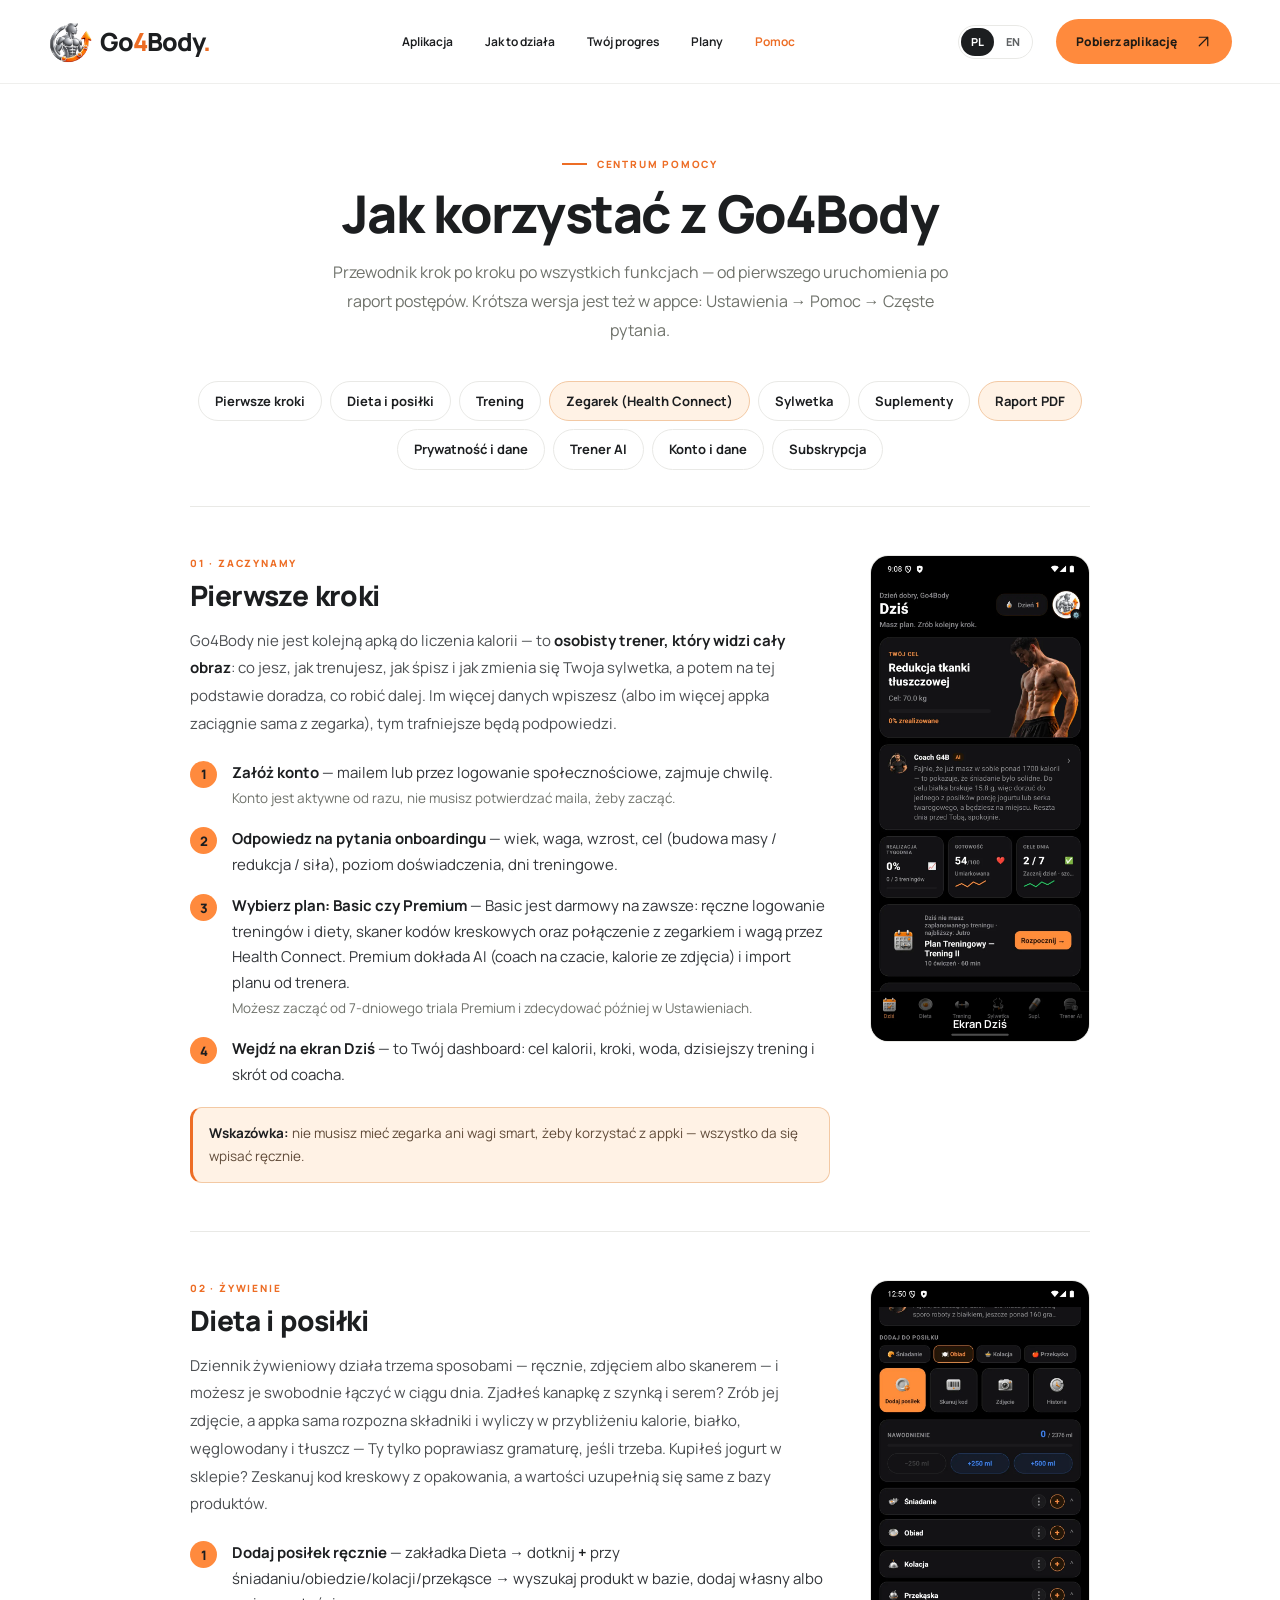
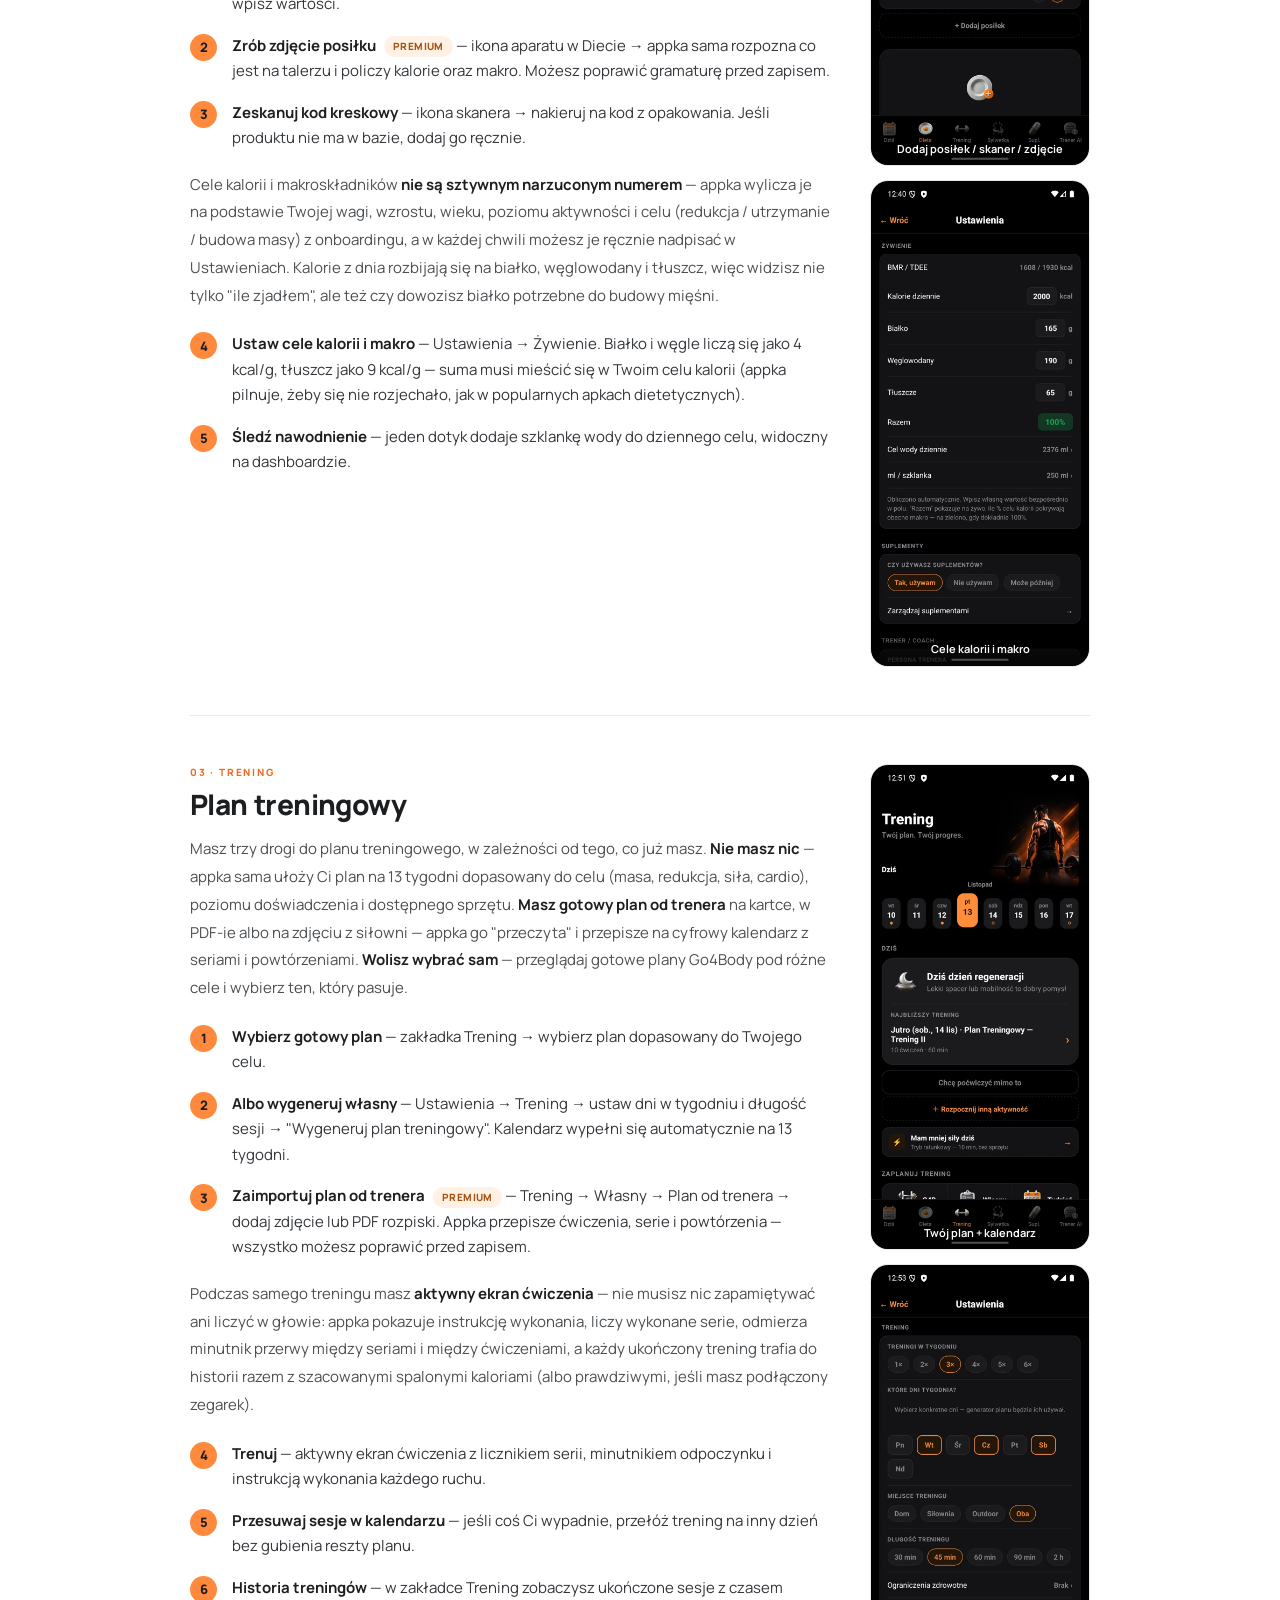
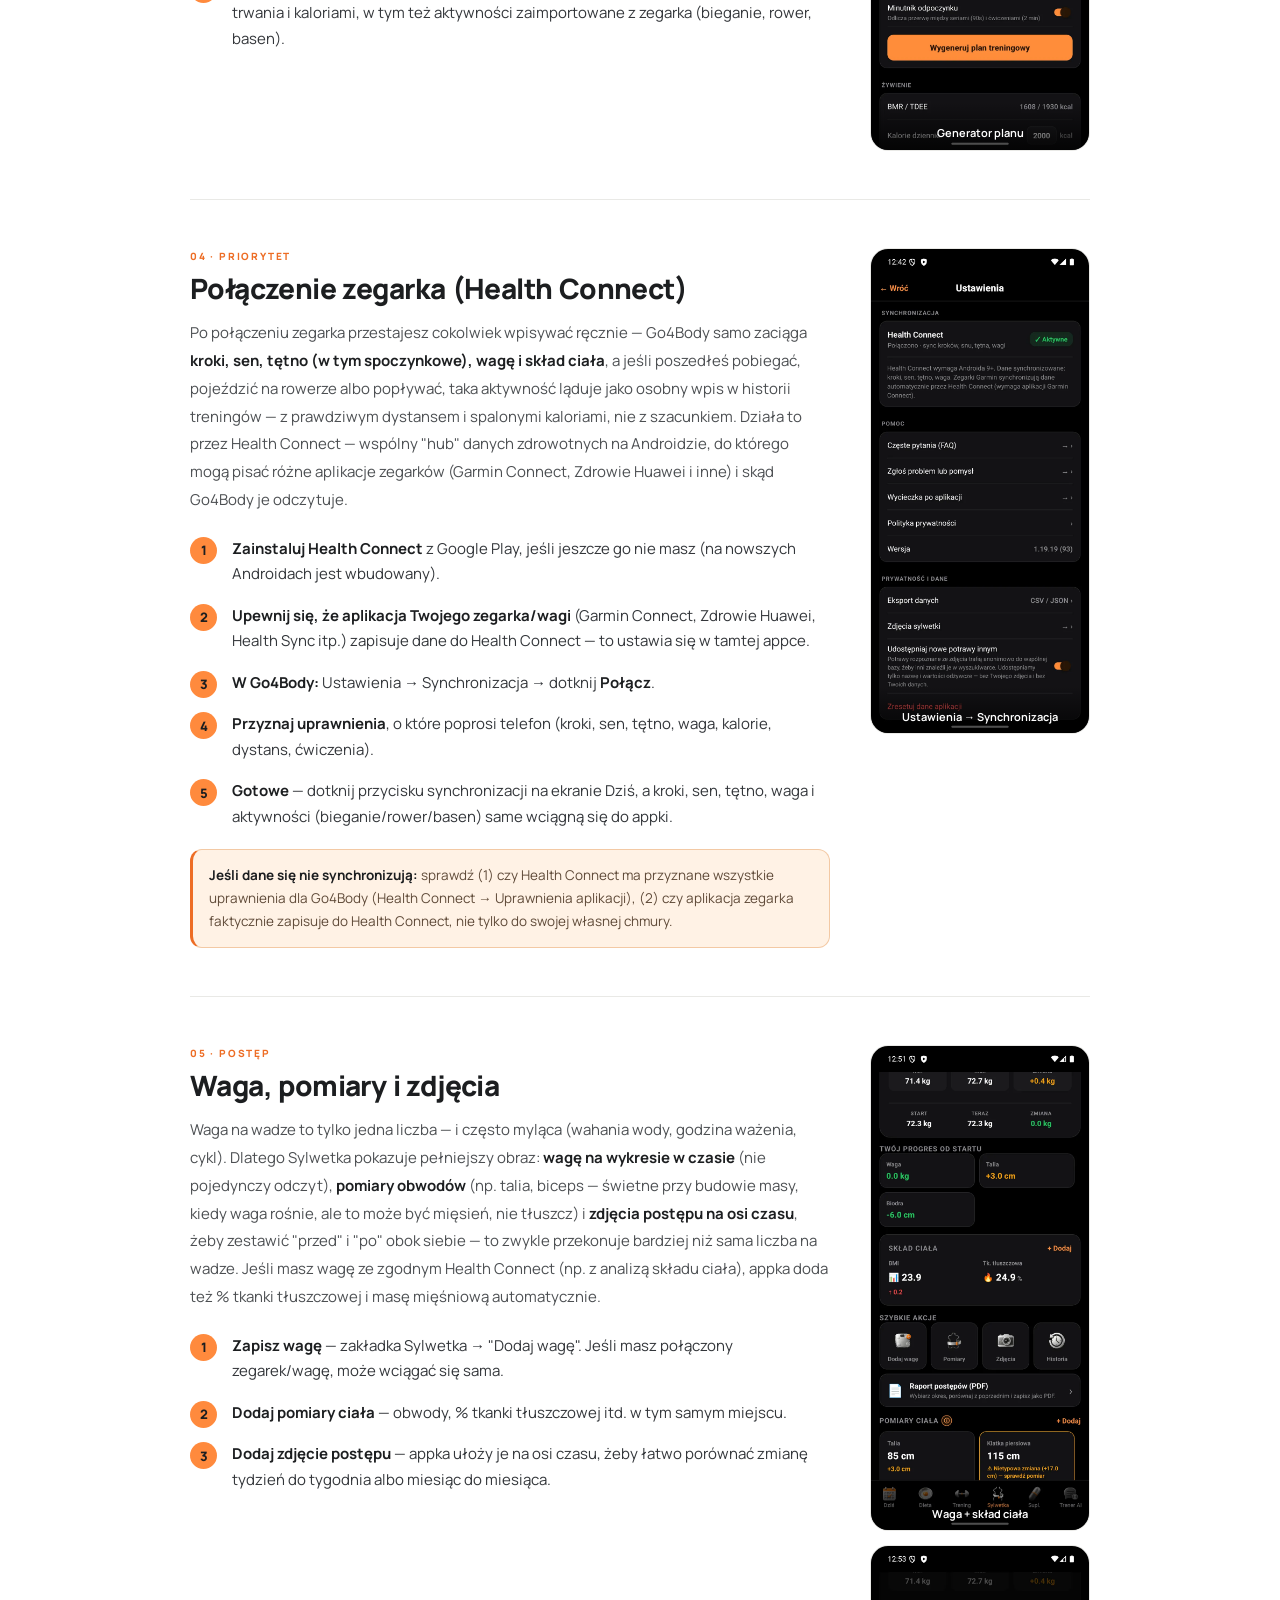
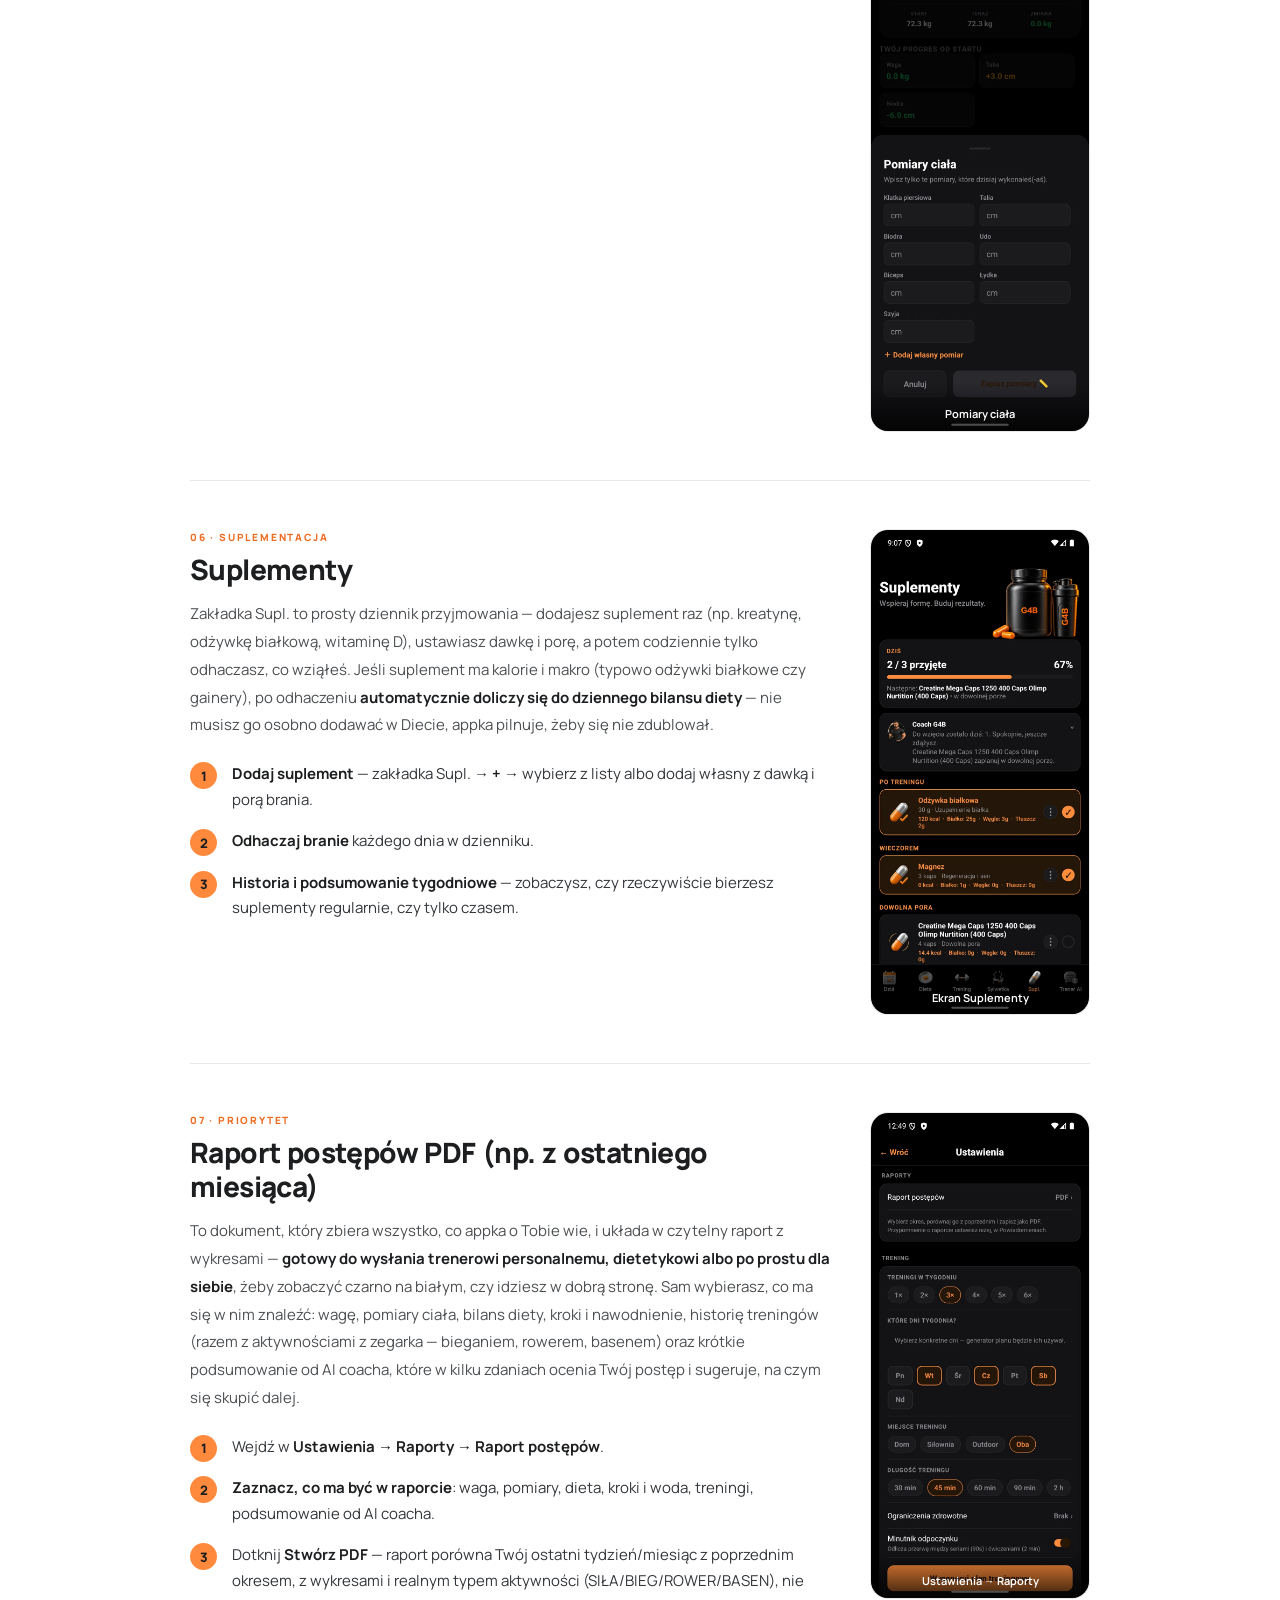
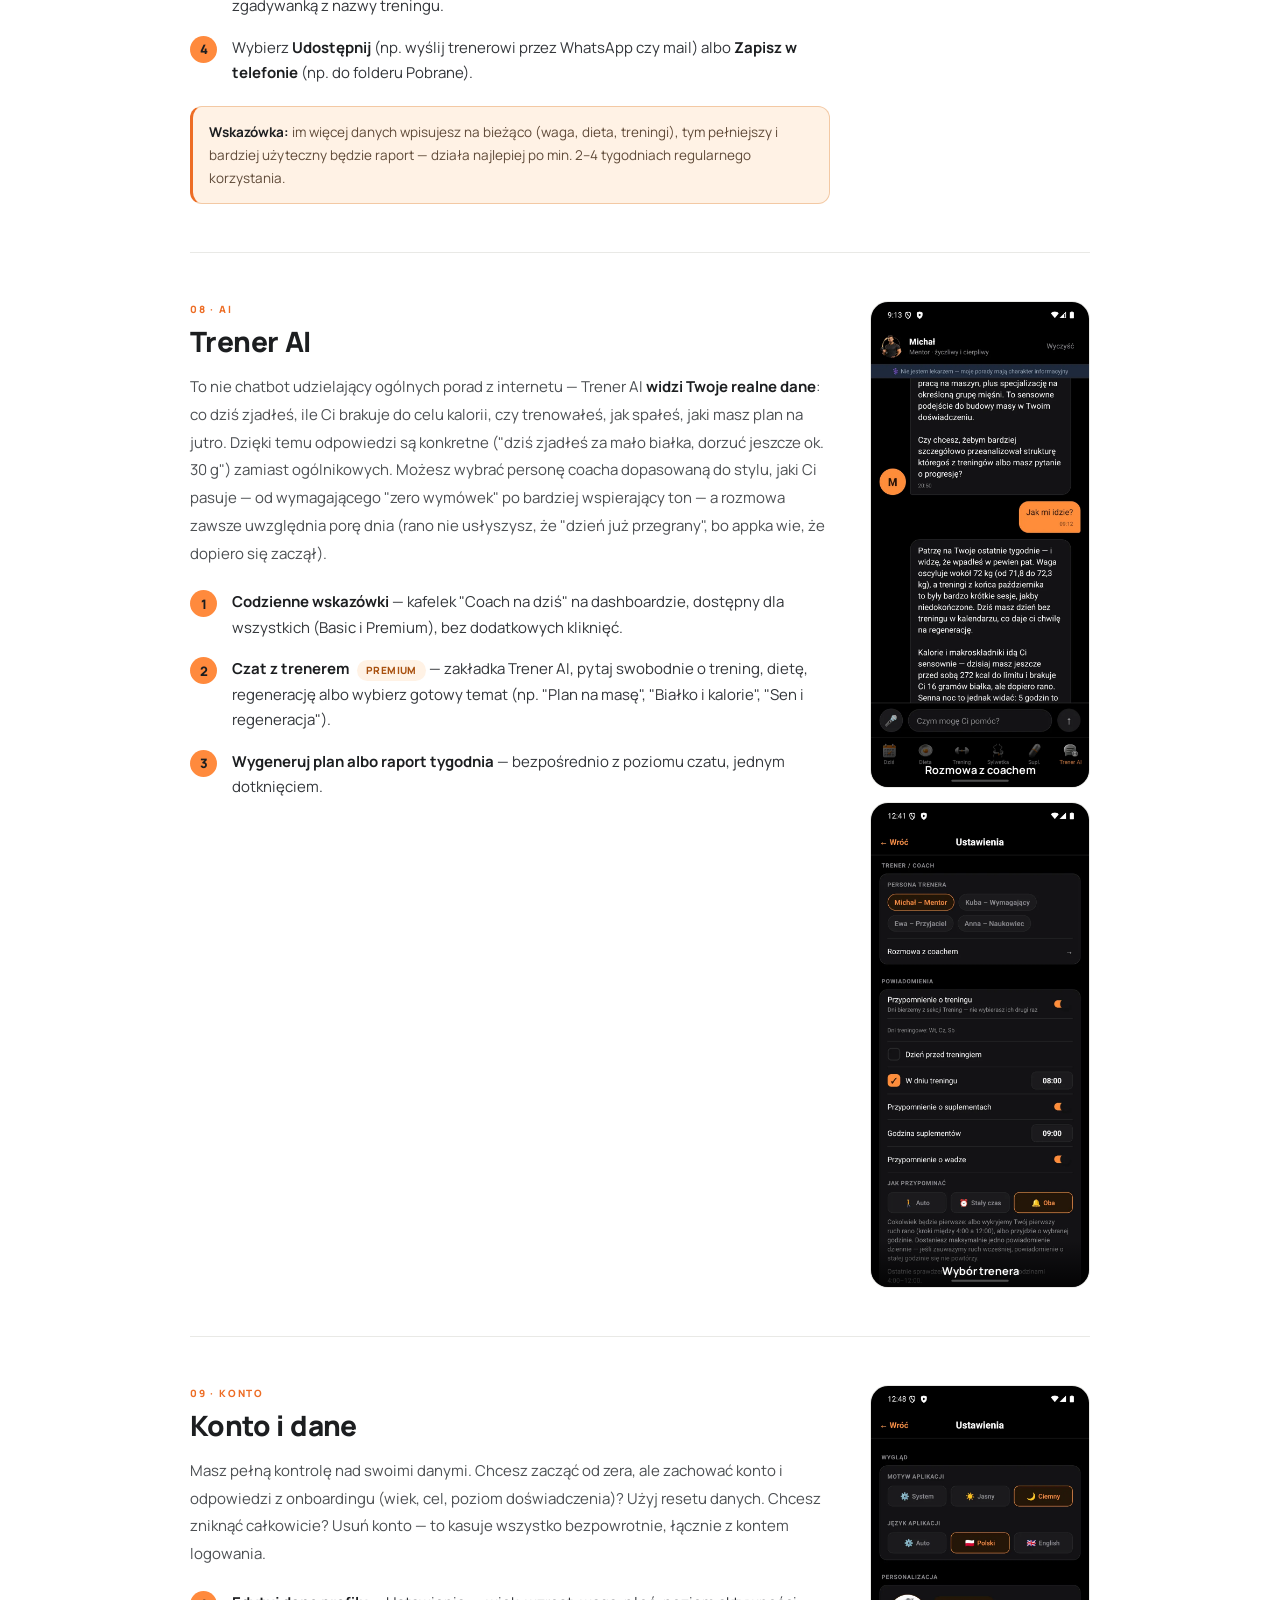
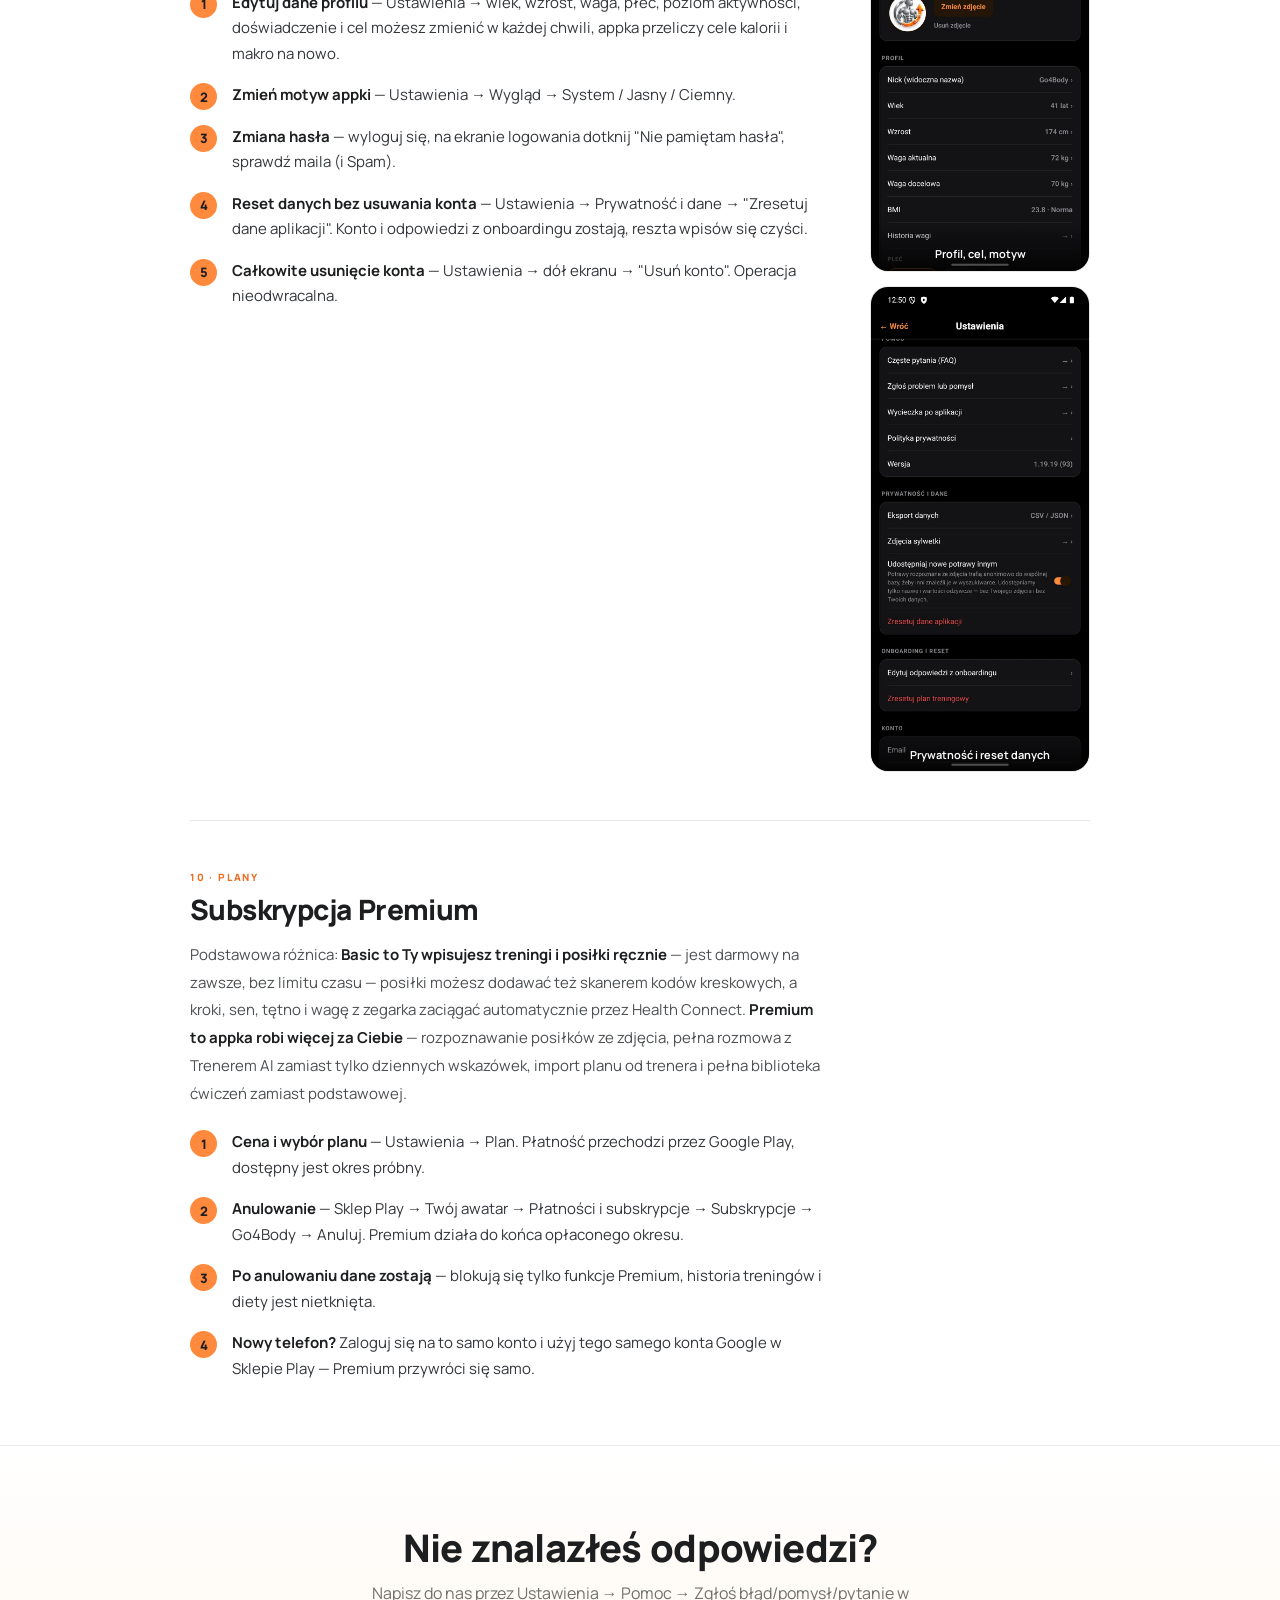
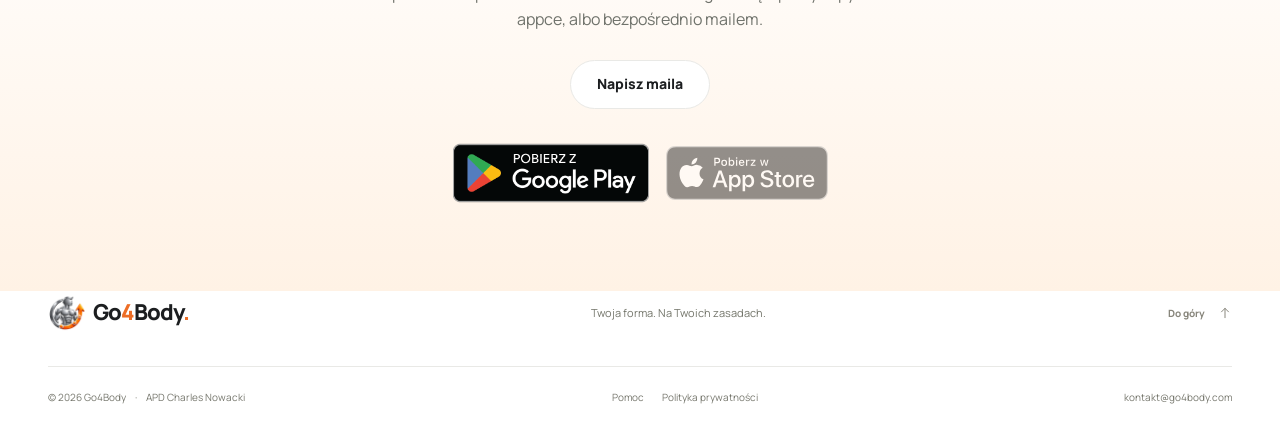
==== commit 05756740: "feat(plany): skaner kodów kreskowych jest w Basic (strona główna + Pomoc) — decyzja właściciela 15.1" ====
--- a/pomoc.html
+++ b/pomoc.html
@@ -14,6 +14,8 @@
   <meta name="theme-color" content="#ffffff" />
   <link rel="stylesheet" href="styles.css">
   <link rel="stylesheet" href="docs.css">
+  <script>try{if(localStorage.getItem("g4b_lang")==="en"){document.documentElement.classList.add("lang-pending");setTimeout(function(){document.documentElement.classList.remove("lang-pending")},2500);}}catch(e){}</script>
+  <style>html.lang-pending body{visibility:hidden}</style>
 </head>
 <body>
 <svg class="icon-library" xmlns="http://www.w3.org/2000/svg" aria-hidden="true">
@@ -103,7 +105,7 @@
     <ol class="guide-steps">
       <li><b>Załóż konto</b> — mailem lub przez logowanie społecznościowe, zajmuje chwilę.<span class="muted-note">Konto jest aktywne od razu, nie musisz potwierdzać maila, żeby zacząć.</span></li>
       <li><b>Odpowiedz na pytania onboardingu</b> — wiek, waga, wzrost, cel (budowa masy / redukcja / siła), poziom doświadczenia, dni treningowe.</li>
-      <li><b>Wybierz plan: Basic czy Premium</b> — Basic jest darmowy na zawsze: ręczne logowanie treningów i diety oraz połączenie z zegarkiem i wagą przez Health Connect. Premium dokłada AI (coach na czacie, kalorie ze zdjęcia, skaner kodów) i import planu od trenera.<span class="muted-note">Możesz zacząć od 7-dniowego triala Premium i zdecydować później w Ustawieniach.</span></li>
+      <li><b>Wybierz plan: Basic czy Premium</b> — Basic jest darmowy na zawsze: ręczne logowanie treningów i diety, skaner kodów kreskowych oraz połączenie z zegarkiem i wagą przez Health Connect. Premium dokłada AI (coach na czacie, kalorie ze zdjęcia) i import planu od trenera.<span class="muted-note">Możesz zacząć od 7-dniowego triala Premium i zdecydować później w Ustawieniach.</span></li>
       <li><b>Wejdź na ekran Dziś</b> — to Twój dashboard: cel kalorii, kroki, woda, dzisiejszy trening i skrót od coacha.</li>
     </ol>
     <div class="tip-box"><b>Wskazówka:</b> nie musisz mieć zegarka ani wagi smart, żeby korzystać z appki — wszystko da się wpisać ręcznie.</div>
@@ -123,7 +125,7 @@
     <ol class="guide-steps">
       <li><b>Dodaj posiłek ręcznie</b> — zakładka Dieta → dotknij <b>+</b> przy śniadaniu/obiedzie/kolacji/przekąsce → wyszukaj produkt w bazie, dodaj własny albo wpisz wartości.</li>
       <li><b>Zrób zdjęcie posiłku</b><span class="badge-premium">Premium</span> — ikona aparatu w Diecie → appka sama rozpozna co jest na talerzu i policzy kalorie oraz makro. Możesz poprawić gramaturę przed zapisem.</li>
-      <li><b>Zeskanuj kod kreskowy</b><span class="badge-premium">Premium</span> — ikona skanera → nakieruj na kod z opakowania. Jeśli produktu nie ma w bazie, dodaj go ręcznie.</li>
+      <li><b>Zeskanuj kod kreskowy</b> — ikona skanera → nakieruj na kod z opakowania. Jeśli produktu nie ma w bazie, dodaj go ręcznie.</li>
     </ol>
     <p class="section-intro" style="margin-top:20px;">Cele kalorii i makroskładników <b>nie są sztywnym narzuconym numerem</b> — appka wylicza je na podstawie Twojej wagi, wzrostu, wieku, poziomu aktywności i celu (redukcja / utrzymanie / budowa masy) z onboardingu, a w każdej chwili możesz je ręcznie nadpisać w Ustawieniach. Kalorie z dnia rozbijają się na białko, węglowodany i tłuszcz, więc widzisz nie tylko "ile zjadłem", ale też czy dowozisz białko potrzebne do budowy mięśni.</p>
     <ol class="guide-steps" style="counter-reset: step 3;">
@@ -311,7 +313,7 @@
   <div>
     <div class="section-label">10 · Plany</div>
     <h2>Subskrypcja Premium</h2>
-    <p class="section-intro">Podstawowa różnica: <b>Basic to Ty wpisujesz treningi i posiłki ręcznie</b> — jest darmowy na zawsze, bez limitu czasu — a kroki, sen, tętno i wagę z zegarka możesz zaciągać automatycznie przez Health Connect. <b>Premium to appka robi więcej za Ciebie</b> — rozpoznawanie posiłków ze zdjęcia, skaner kodów kreskowych, pełna rozmowa z Trenerem AI zamiast tylko dziennych wskazówek, import planu od trenera i pełna biblioteka ćwiczeń zamiast podstawowej.</p>
+    <p class="section-intro">Podstawowa różnica: <b>Basic to Ty wpisujesz treningi i posiłki ręcznie</b> — jest darmowy na zawsze, bez limitu czasu — posiłki możesz dodawać też skanerem kodów kreskowych, a kroki, sen, tętno i wagę z zegarka zaciągać automatycznie przez Health Connect. <b>Premium to appka robi więcej za Ciebie</b> — rozpoznawanie posiłków ze zdjęcia, pełna rozmowa z Trenerem AI zamiast tylko dziennych wskazówek, import planu od trenera i pełna biblioteka ćwiczeń zamiast podstawowej.</p>
     <ol class="guide-steps">
       <li><b>Cena i wybór planu</b> — Ustawienia → Plan. Płatność przechodzi przez Google Play, dostępny jest okres próbny.</li>
       <li><b>Anulowanie</b> — Sklep Play → Twój awatar → Płatności i subskrypcje → Subskrypcje → Go4Body → Anuluj. Premium działa do końca opłaconego okresu.</li>
@@ -341,7 +343,7 @@
     <a href="mailto:rodo@go4body.com" class="btn-secondary">Napisz maila</a>
   </div>
   <div class="cta-stores" style="display:flex; gap:17px; justify-content:center; align-items:center; flex-wrap:wrap; margin-top:26px;">
-    <a class="play-badge" style="margin-left:0" href="https://play.google.com/store/apps/details?id=com.go4body.app" target="_blank" rel="noopener noreferrer" aria-label="Pobierz Go4Body z Google Play — otwiera nową kartę"><img src="assets/google-play.png" alt="Pobierz z Google Play" width="196" height="76" loading="lazy"></a>
+    <a class="play-badge" style="margin-left:0" href="https://play.google.com/store/apps/details?id=com.go4body.app" target="_blank" rel="noopener noreferrer" aria-label="Pobierz Go4Body z Google Play — otwiera nową kartę"><img src="assets/google-play.png" data-src-en="assets/google-play-en.png" alt="Pobierz z Google Play" width="196" height="76" loading="lazy"></a>
     <span class="store-soon" tabindex="0" role="img" aria-label="Pobierz z App Store — w planach" data-tip="App Store — w planach"><img src="assets/app-store-pl.svg" alt="" width="162" height="54" loading="lazy"></span>
   </div>
 </div>
@@ -432,7 +434,7 @@
  "Odpowiedz na pytania onboardingu": "Answer the onboarding questions",
  "— wiek, waga, wzrost, cel (budowa masy / redukcja / siła), poziom doświadczenia, dni treningowe.": "— age, weight, height, goal (build muscle / lose fat / strength), experience level, training days.",
  "Wybierz plan: Basic czy Premium": "Choose a plan: Basic or Premium",
- "— Basic jest darmowy na zawsze: ręczne logowanie treningów i diety oraz połączenie z zegarkiem i wagą przez Health Connect. Premium dokłada AI (coach na czacie, kalorie ze zdjęcia, skaner kodów) i import planu od trenera.": "— Basic is free forever: manual logging of workouts and diet, plus a connection to your watch and scale through Health Connect. Premium adds AI (chat coach, calories from a photo, barcode scanner) and importing a plan from your trainer.",
+ "— Basic jest darmowy na zawsze: ręczne logowanie treningów i diety, skaner kodów kreskowych oraz połączenie z zegarkiem i wagą przez Health Connect. Premium dokłada AI (coach na czacie, kalorie ze zdjęcia) i import planu od trenera.": "— Basic is free forever: manual logging of workouts and diet, the barcode scanner, plus a connection to your watch and scale through Health Connect. Premium adds AI (chat coach, calories from a photo) and importing a plan from your trainer.",
  "Możesz zacząć od 7-dniowego triala Premium i zdecydować później w Ustawieniach.": "You can start with a 7-day Premium trial and decide later in Settings.",
  "Wejdź na ekran Dziś": "Open the Today screen",
  "— to Twój dashboard: cel kalorii, kroki, woda, dzisiejszy trening i skrót od coacha.": "— this is your dashboard: calorie goal, steps, water, today's workout and a shortcut from your coach.",
@@ -581,9 +583,9 @@
  "Subskrypcja Premium": "Premium subscription",
  "Podstawowa różnica:": "The basic difference:",
  "Basic to Ty wpisujesz treningi i posiłki ręcznie": "Basic means you enter workouts and meals by hand",
- "— jest darmowy na zawsze, bez limitu czasu — a kroki, sen, tętno i wagę z zegarka możesz zaciągać automatycznie przez Health Connect.": "— it is free forever, with no time limit — and you can pull steps, sleep, heart rate and weight from your watch automatically through Health Connect.",
+ "— jest darmowy na zawsze, bez limitu czasu — posiłki możesz dodawać też skanerem kodów kreskowych, a kroki, sen, tętno i wagę z zegarka zaciągać automatycznie przez Health Connect.": "— it is free forever, with no time limit — you can also add meals with the barcode scanner, and pull steps, sleep, heart rate and weight from your watch automatically through Health Connect.",
  "Premium to appka robi więcej za Ciebie": "Premium means the app does more for you",
- "— rozpoznawanie posiłków ze zdjęcia, skaner kodów kreskowych, pełna rozmowa z Trenerem AI zamiast tylko dziennych wskazówek, import planu od trenera i pełna biblioteka ćwiczeń zamiast podstawowej.": "— meal recognition from a photo, barcode scanner, a full conversation with the AI Coach instead of only daily tips, importing a plan from your trainer and the full exercise library instead of the basic one.",
+ "— rozpoznawanie posiłków ze zdjęcia, pełna rozmowa z Trenerem AI zamiast tylko dziennych wskazówek, import planu od trenera i pełna biblioteka ćwiczeń zamiast podstawowej.": "— meal recognition from a photo, a full conversation with the AI Coach instead of only daily tips, importing a plan from your trainer and the full exercise library instead of the basic one.",
  "Cena i wybór planu": "Price and choosing a plan",
  "— Ustawienia → Plan. Płatność przechodzi przez Google Play, dostępny jest okres próbny.": "— Settings → Plan. Payment goes through Google Play, a trial period is available.",
  "Anulowanie": "Cancelling",
@@ -683,6 +685,7 @@
     });
     var saved = null; try { saved = localStorage.getItem('g4b_lang'); } catch (e) {}
     if (saved === 'en') setLang('en');
+    document.documentElement.classList.remove('lang-pending');
   })();
 </script>
 </body>
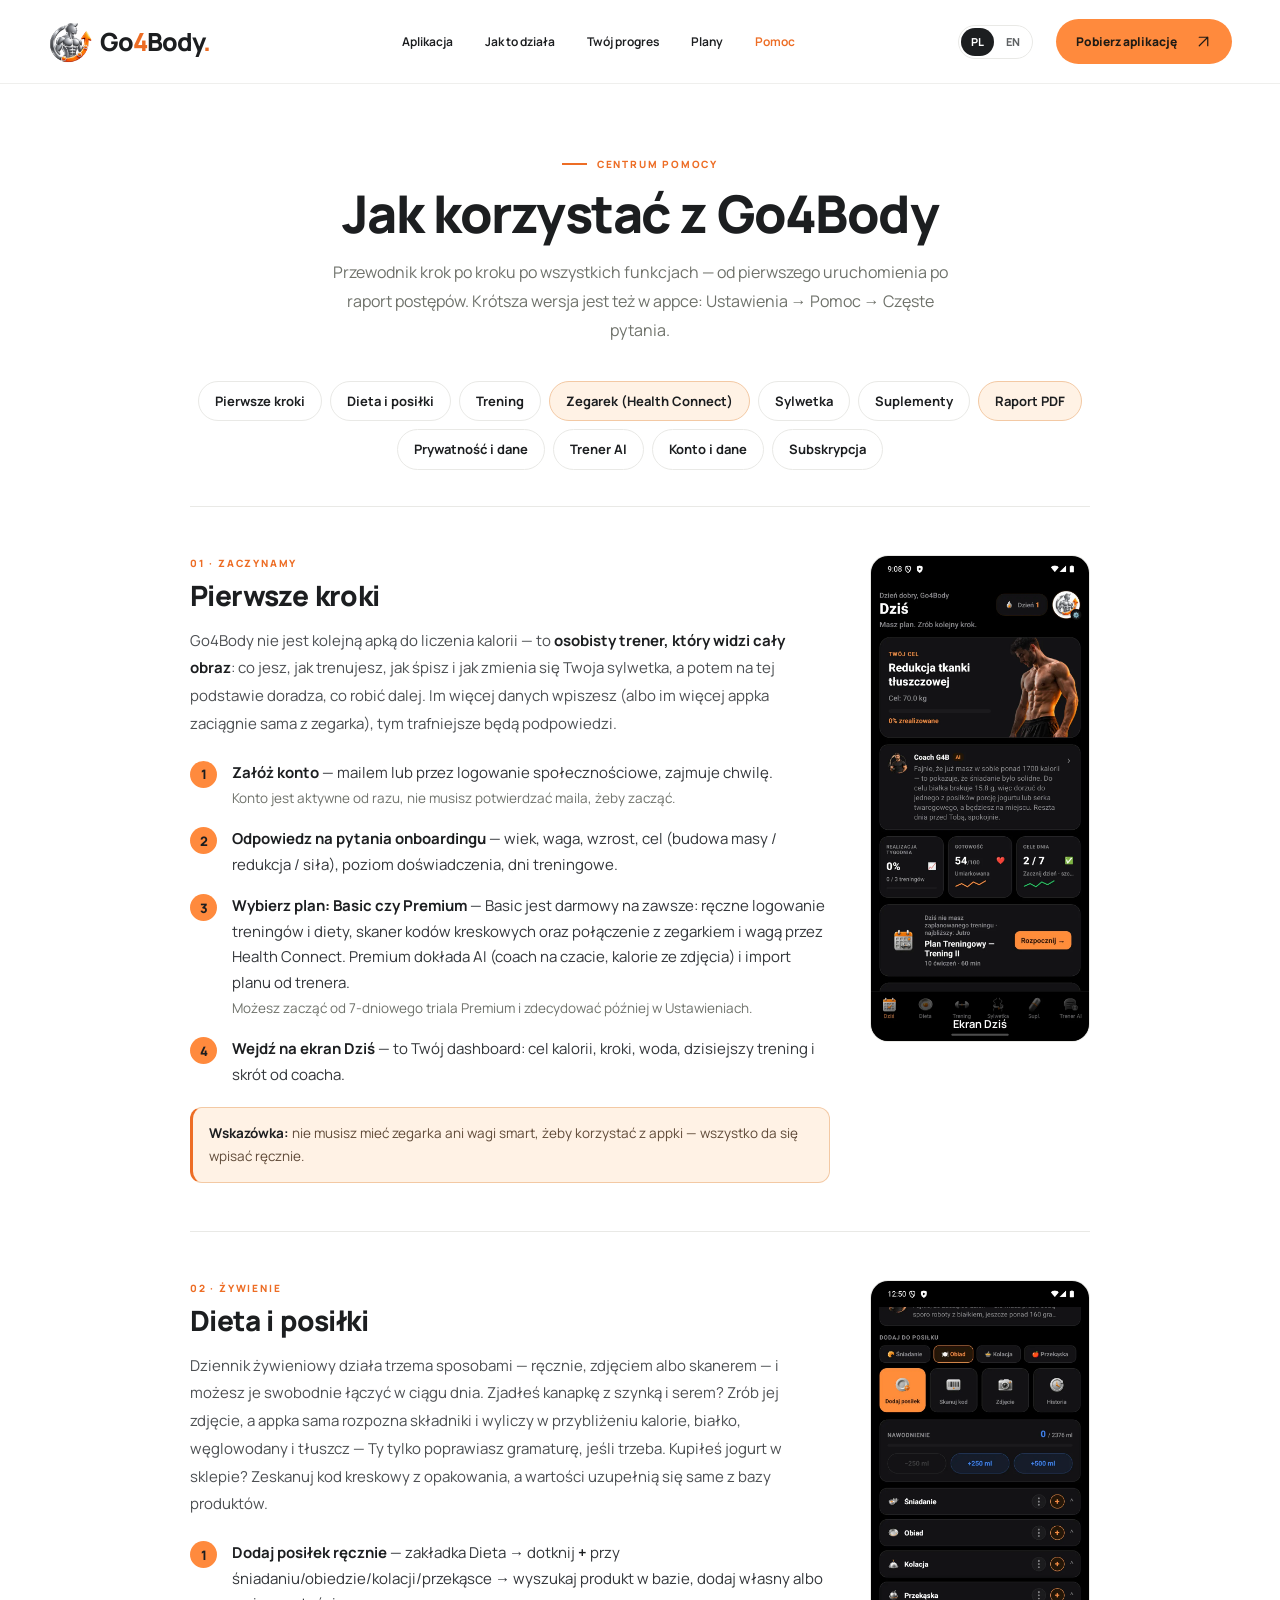
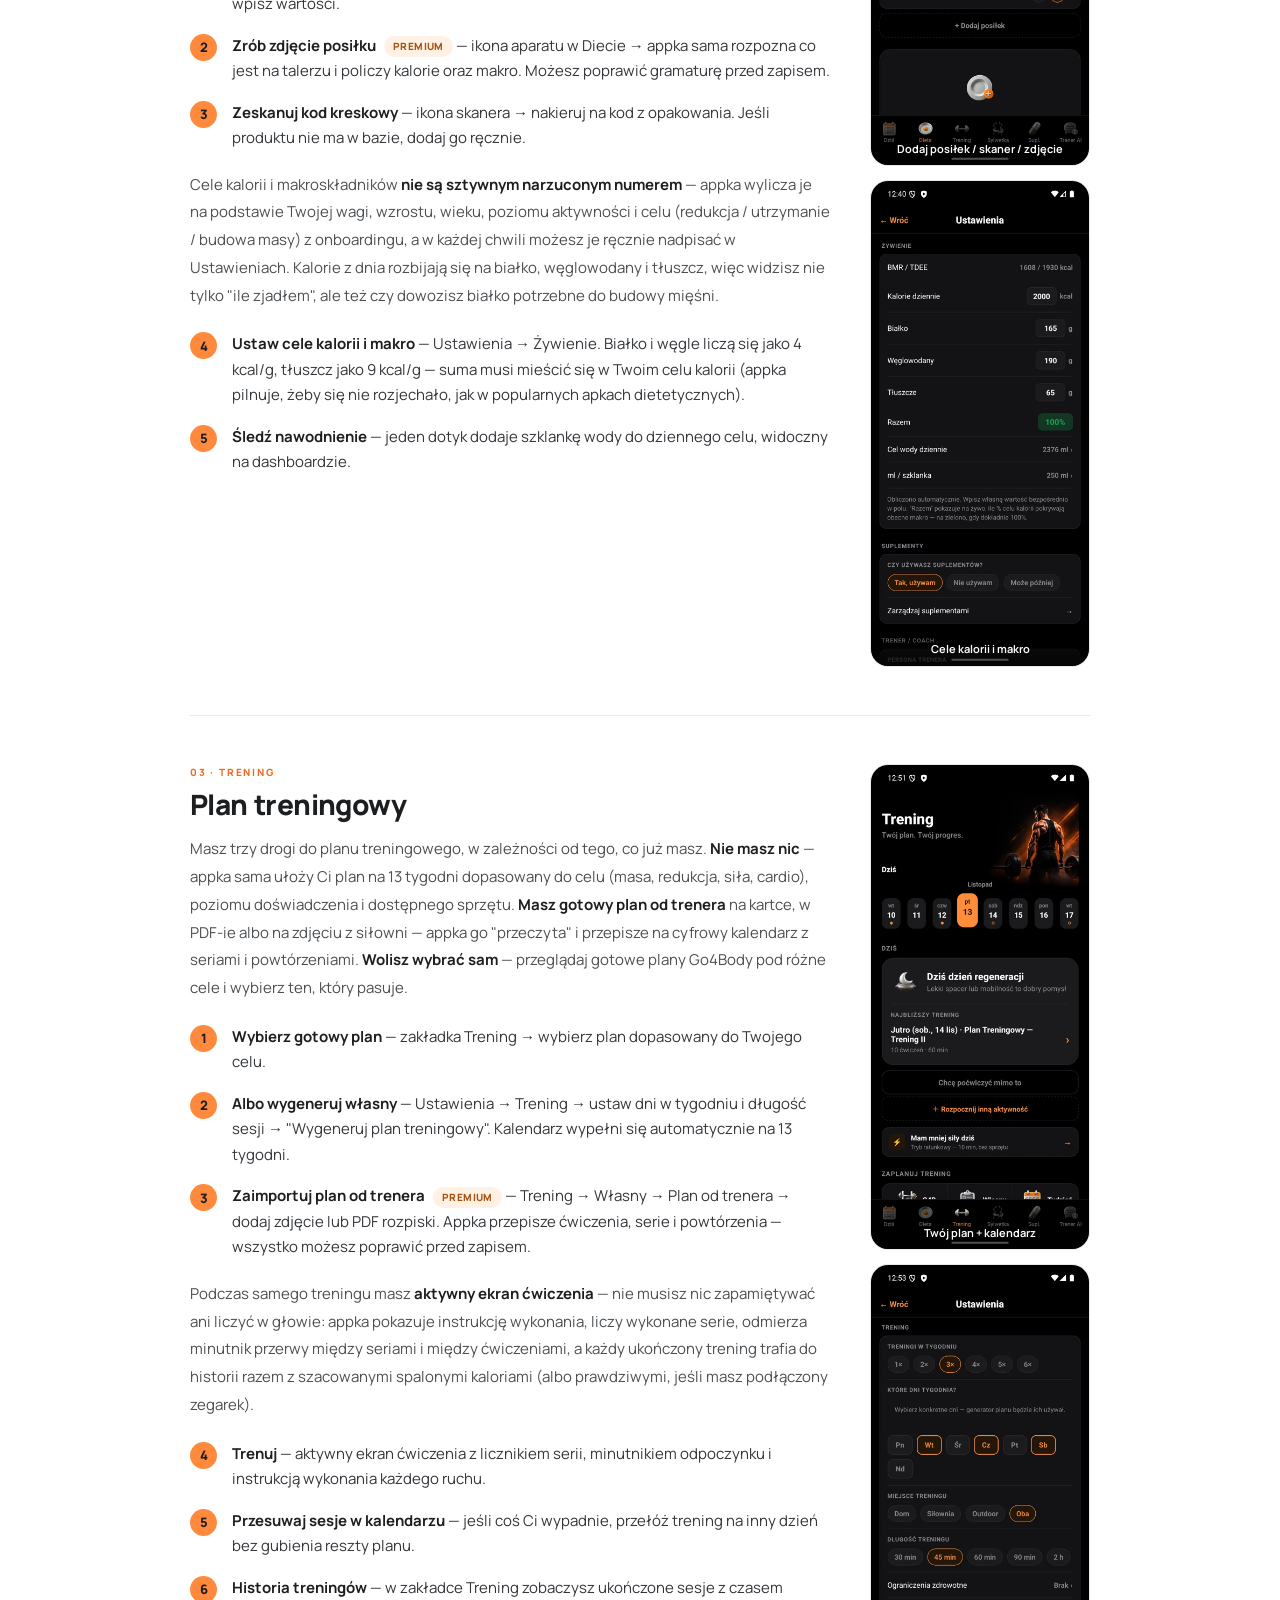
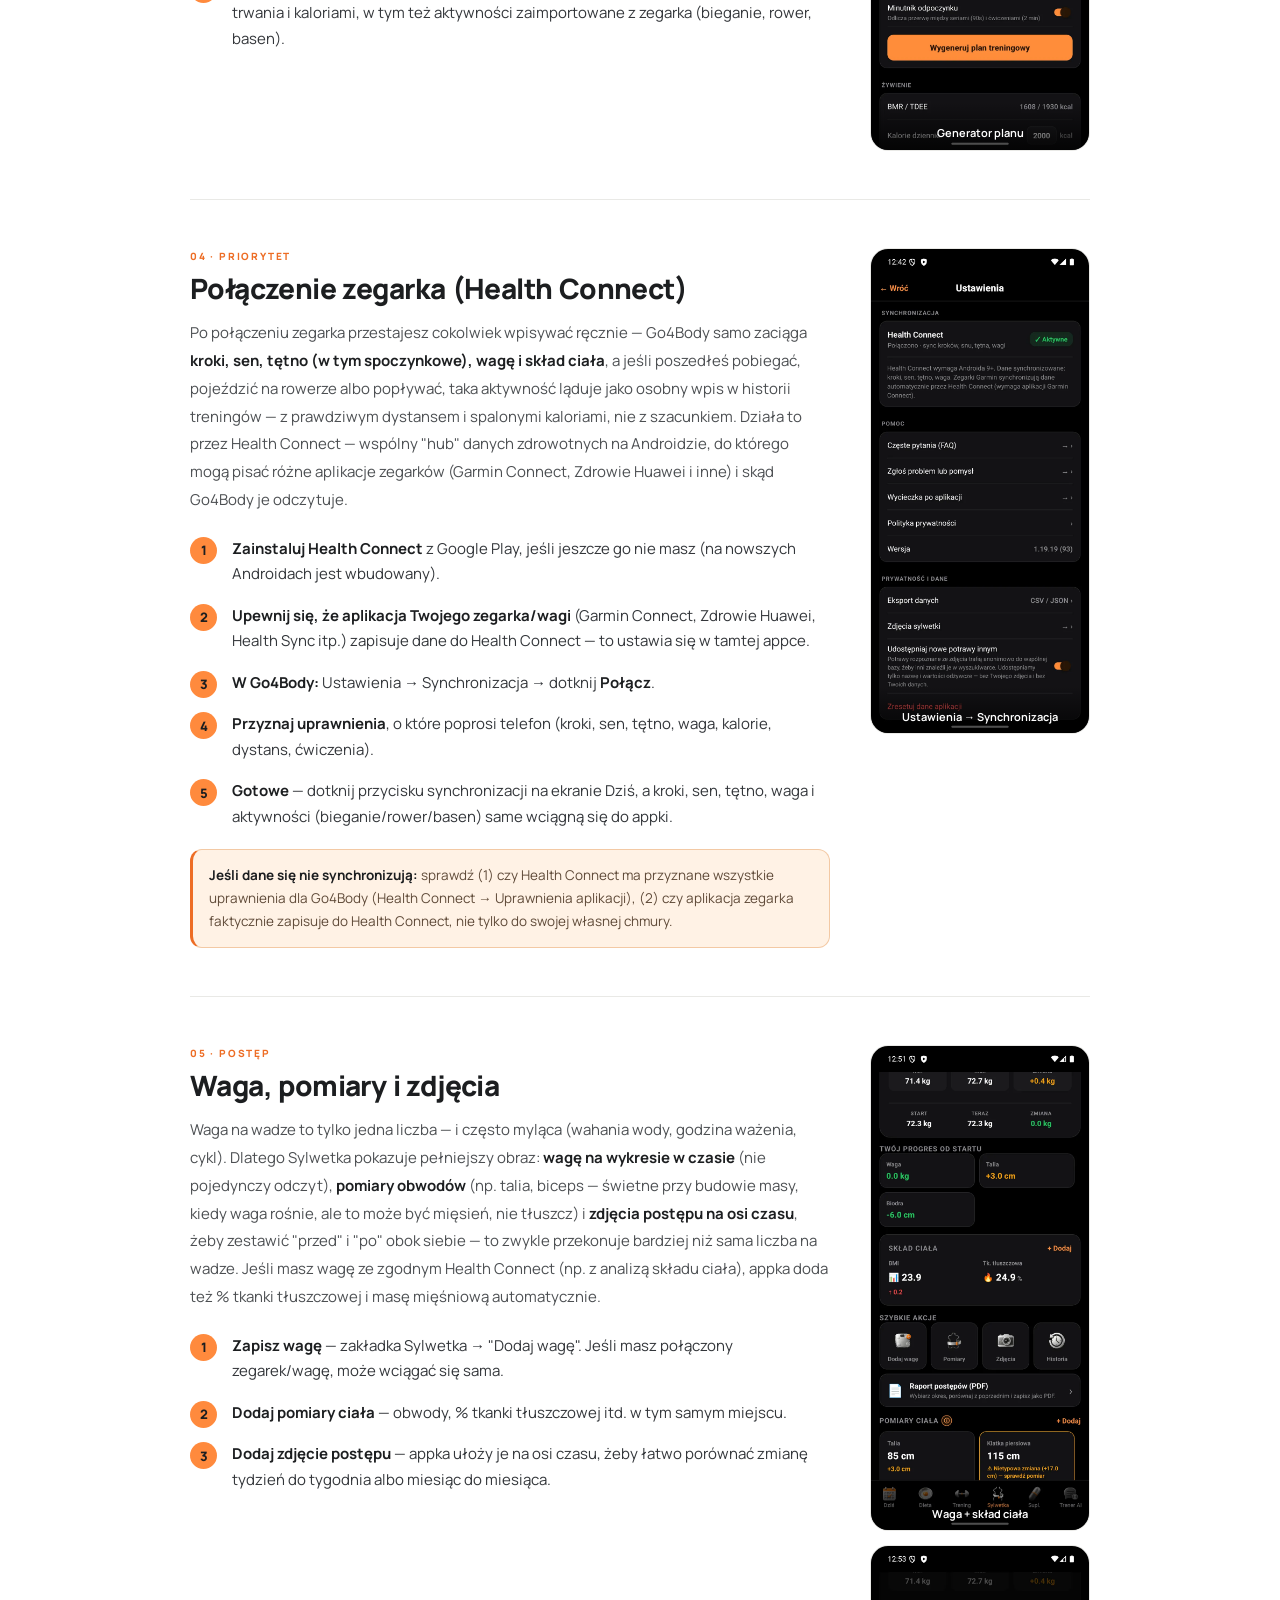
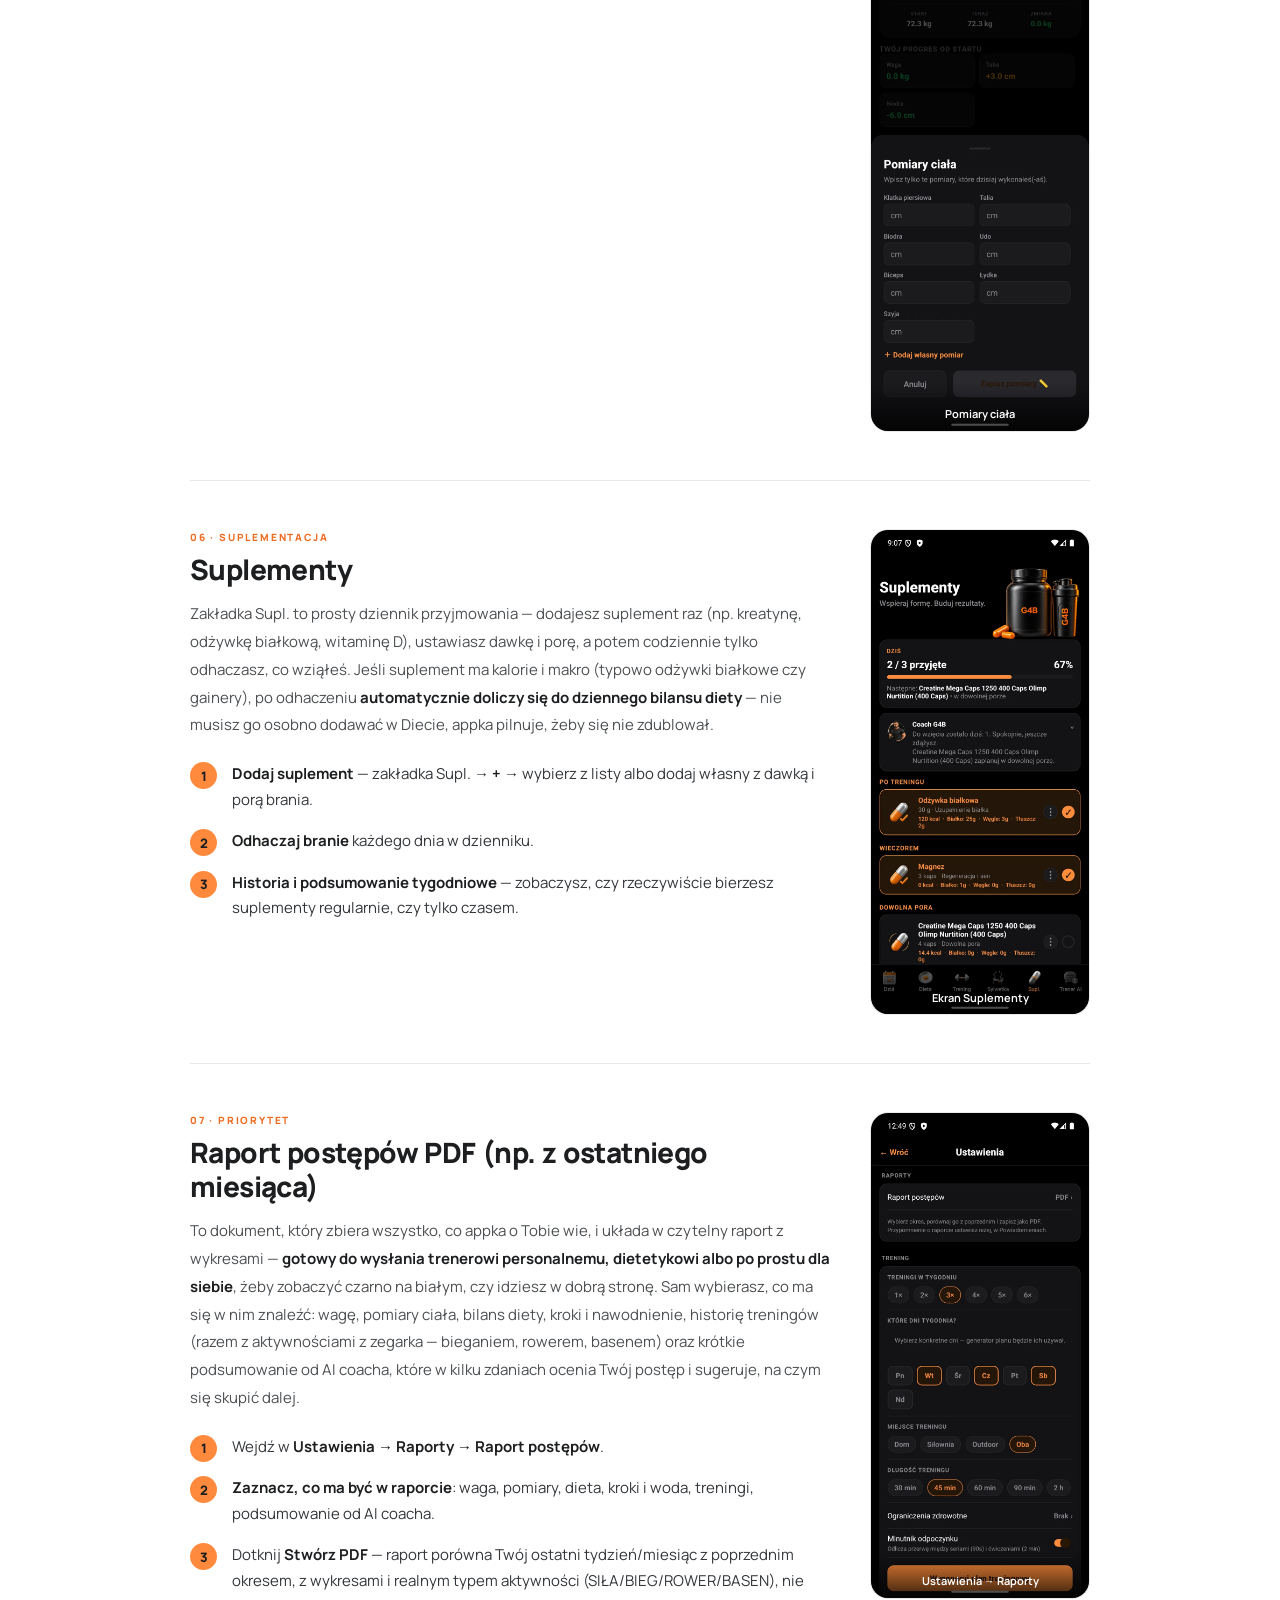
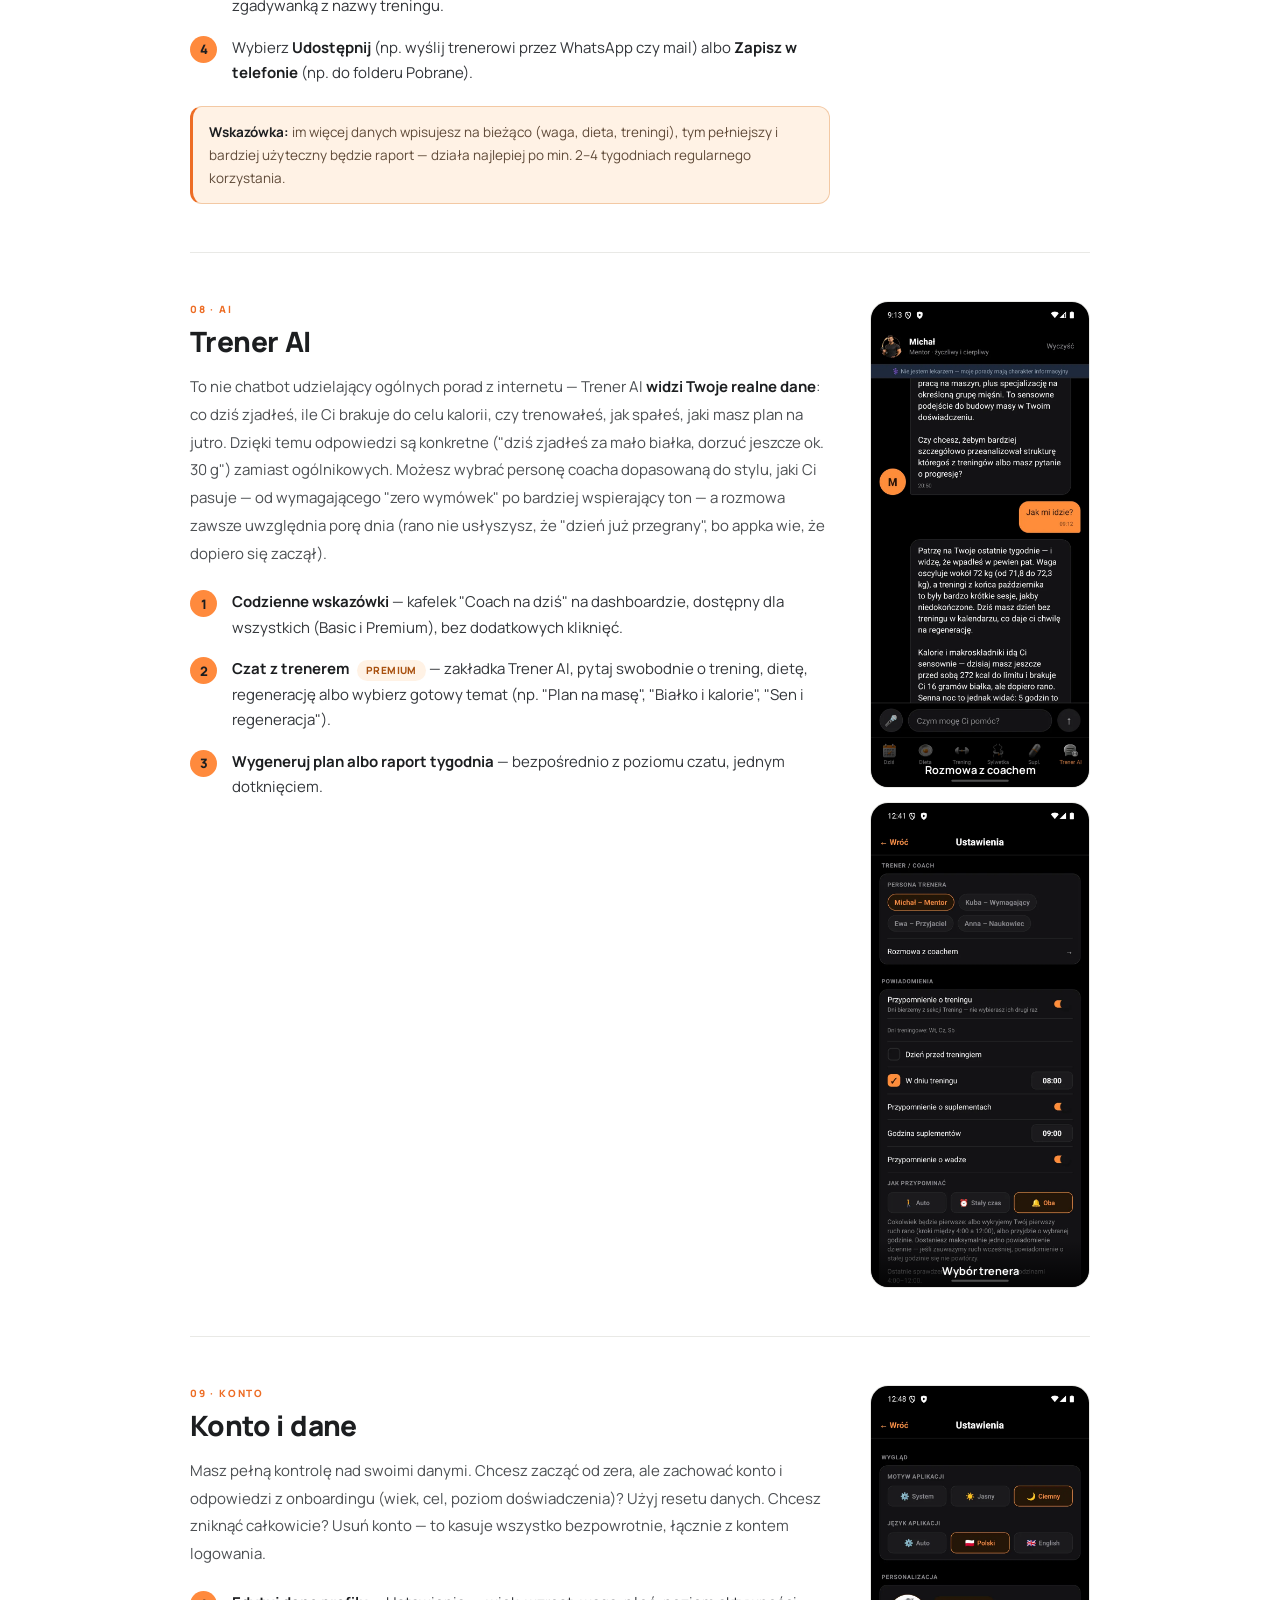
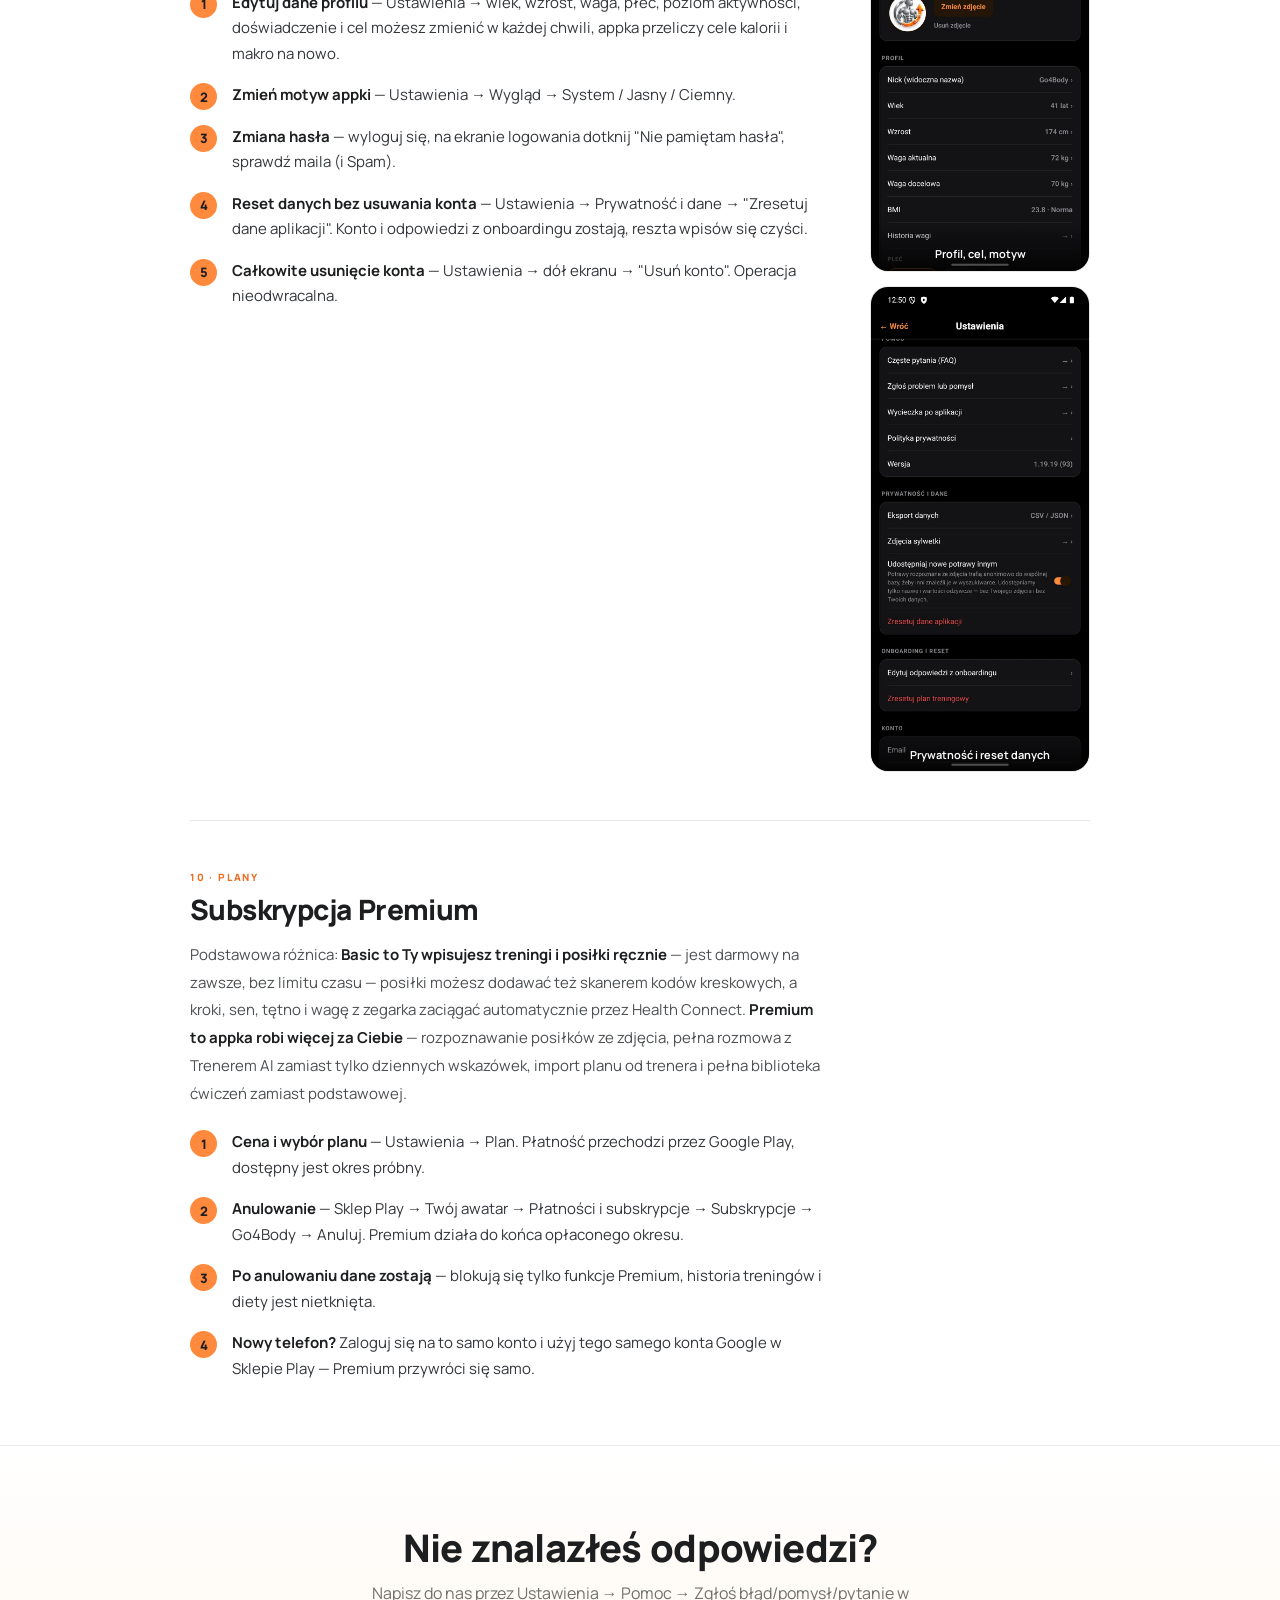
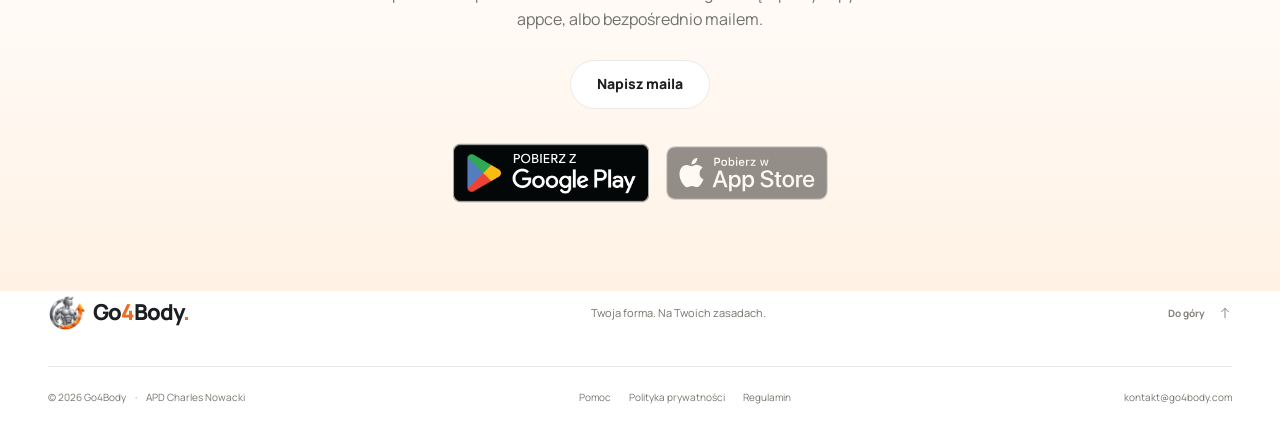
==== commit 2a986f1e: "feat(prawne): polityka prywatności v1.3 i nowa strona Regulamin v1.1 (PL+EN), zgodne z tekstami w ap" ====
--- a/pomoc.html
+++ b/pomoc.html
@@ -351,7 +351,7 @@
 <!-- FOOTER -->
 <footer class="footer container">
     <div class="footer-top"><a class="brand" href="#top" aria-label="Go4Body — początek strony"><img src="assets/logo.webp" alt="" width="42" height="42"><span>Go<span class="brand-four">4</span>Body<span class="brand-dot">.</span></span></a><span class="footer-tagline">Twoja forma. Na Twoich zasadach.</span><a class="text-link" href="#top">Do góry <svg class="icon"><use href="#i-down"/></svg></a></div>
-    <div class="footer-bottom"><span>© 2026 Go4Body <span class="footer-dot">·</span> APD Charles Nowacki</span><span class="footer-links"><a href="pomoc.html">Pomoc</a><a href="privacy.html">Polityka prywatności</a></span><a href="mailto:kontakt@go4body.com">kontakt@go4body.com</a></div>
+    <div class="footer-bottom"><span>© 2026 Go4Body <span class="footer-dot">·</span> APD Charles Nowacki</span><span class="footer-links"><a href="pomoc.html">Pomoc</a><a href="privacy.html">Polityka prywatności</a><a href="regulamin.html">Regulamin</a></span><a href="mailto:kontakt@go4body.com">kontakt@go4body.com</a></div>
   </footer>
 
 <script>
@@ -600,6 +600,7 @@
  "Twoja forma. Na Twoich zasadach.": "Your form. On your terms.",
  "Do góry": "Back to top",
  "Polityka prywatności": "Privacy Policy",
+  "Regulamin": "Terms of Service",
  "Go4Body — początek strony": "Go4Body — back to the top",
  "Nawigacja główna": "Main navigation",
  "Otwórz menu": "Open menu",
